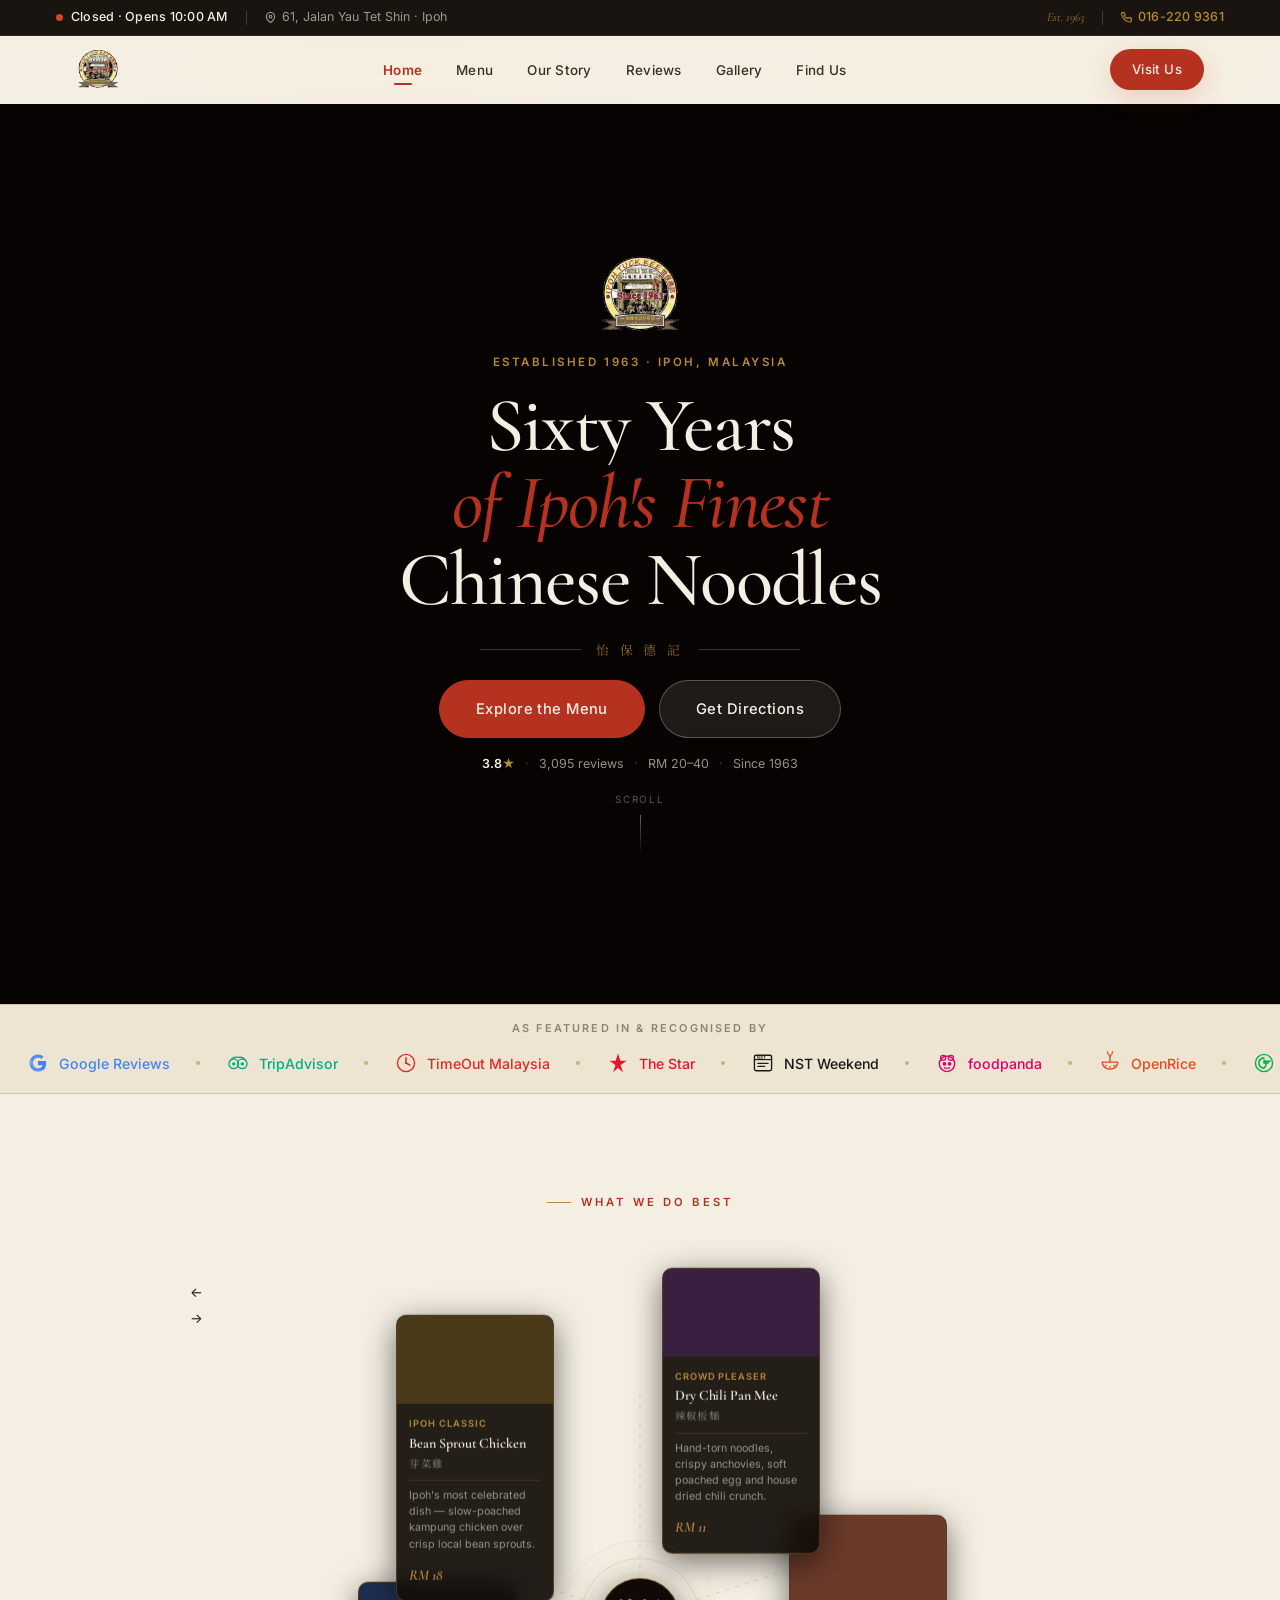
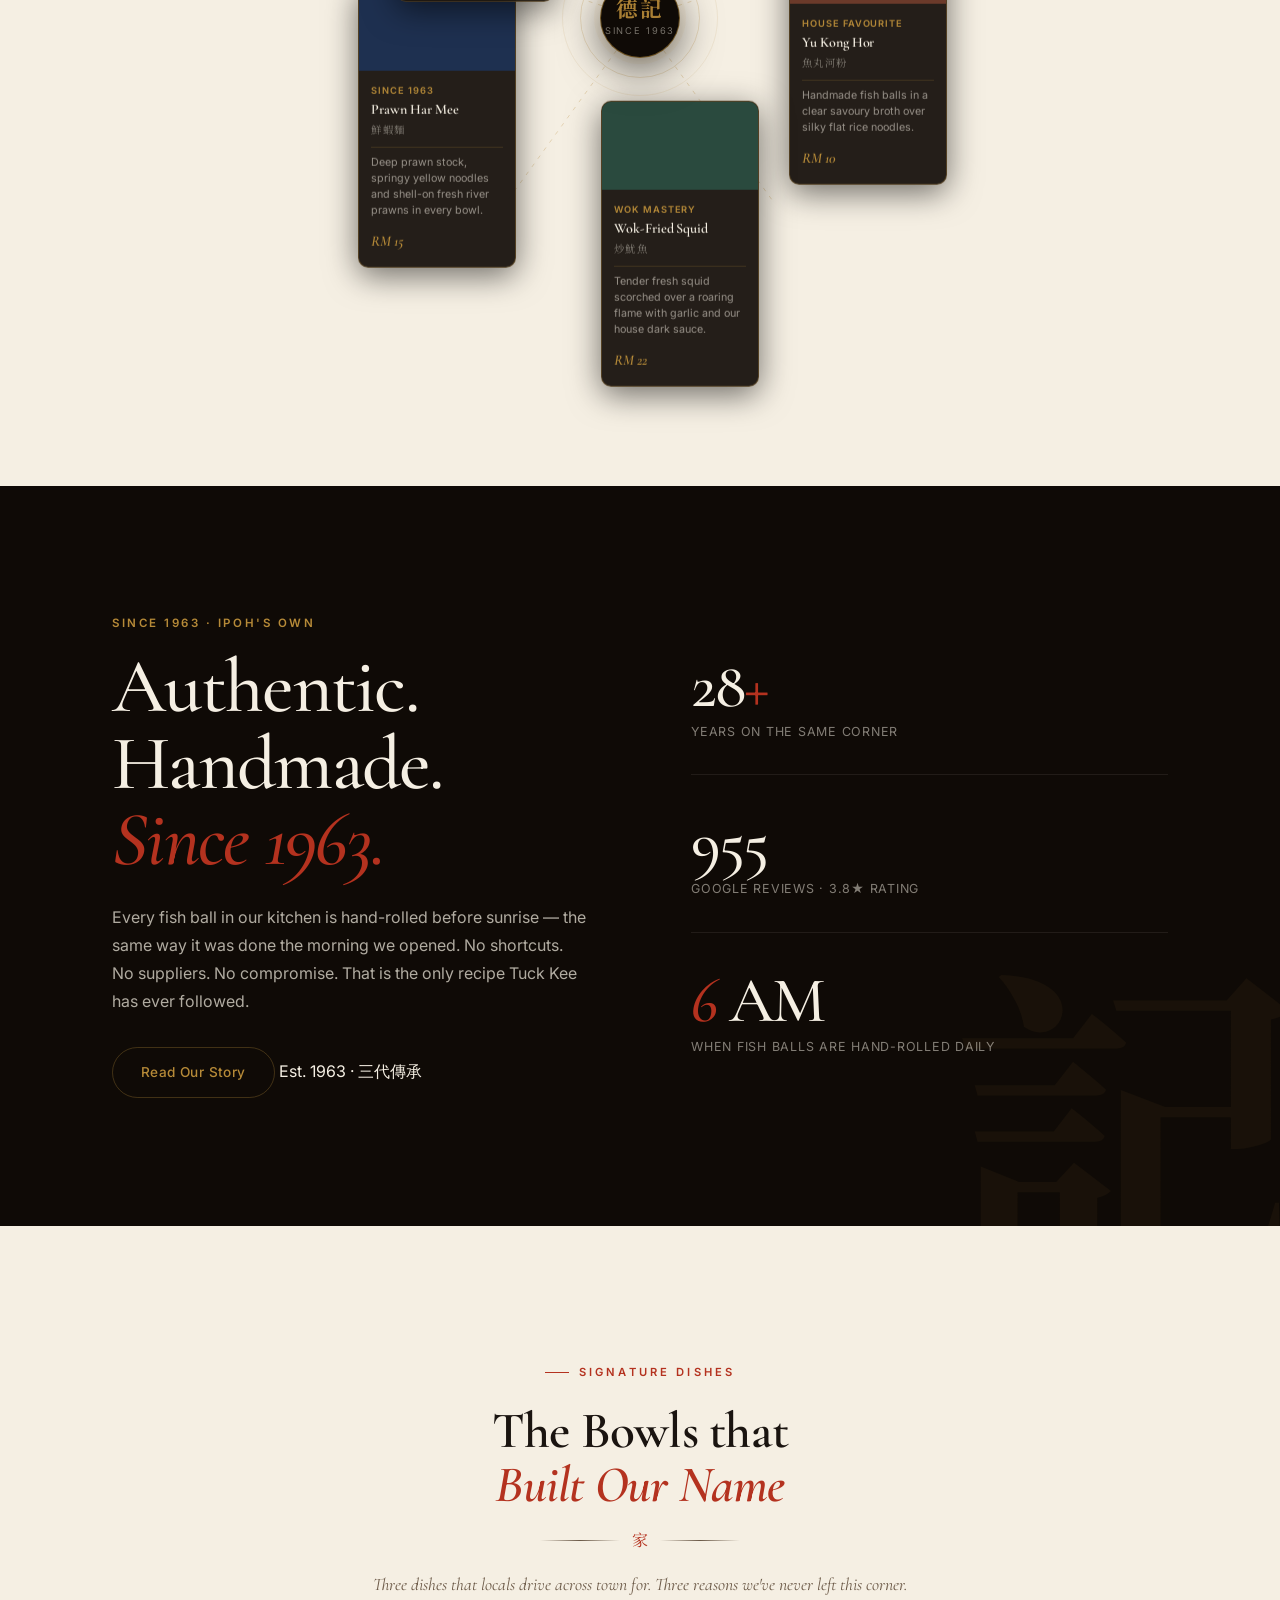
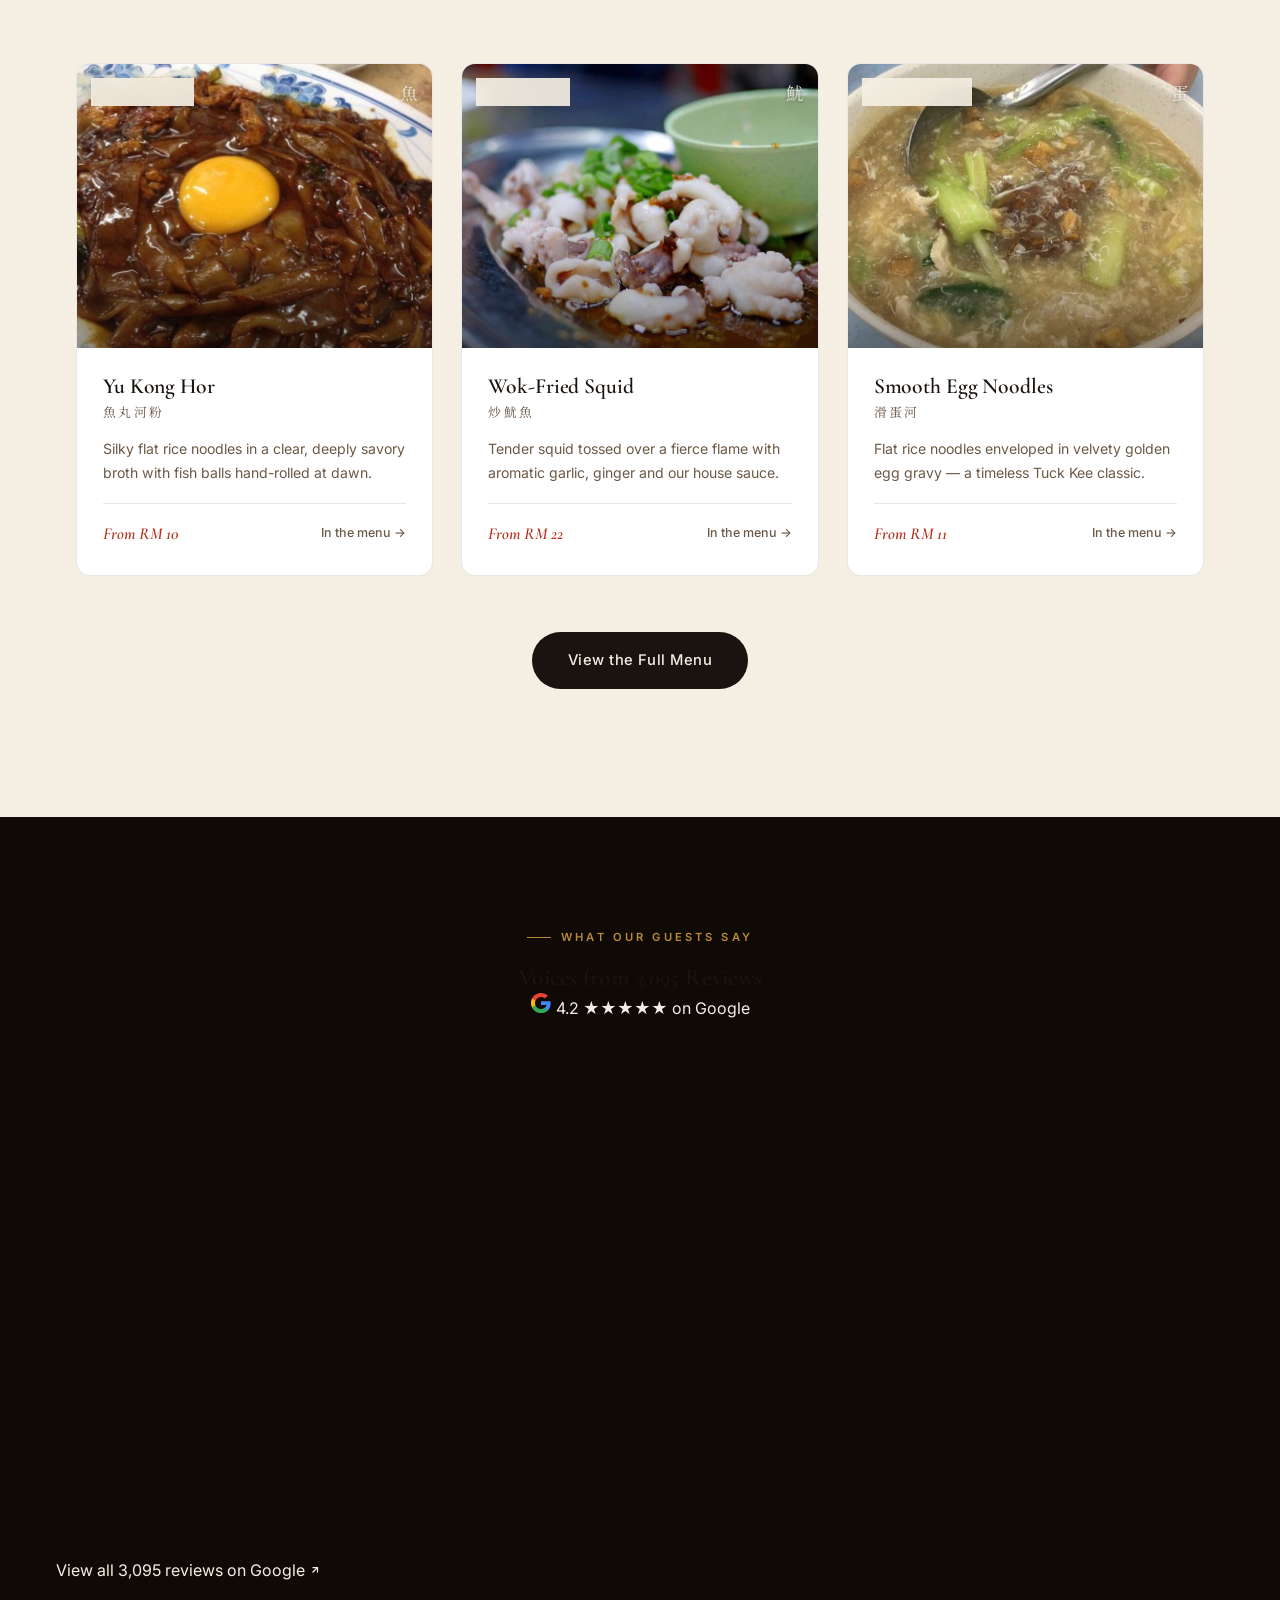
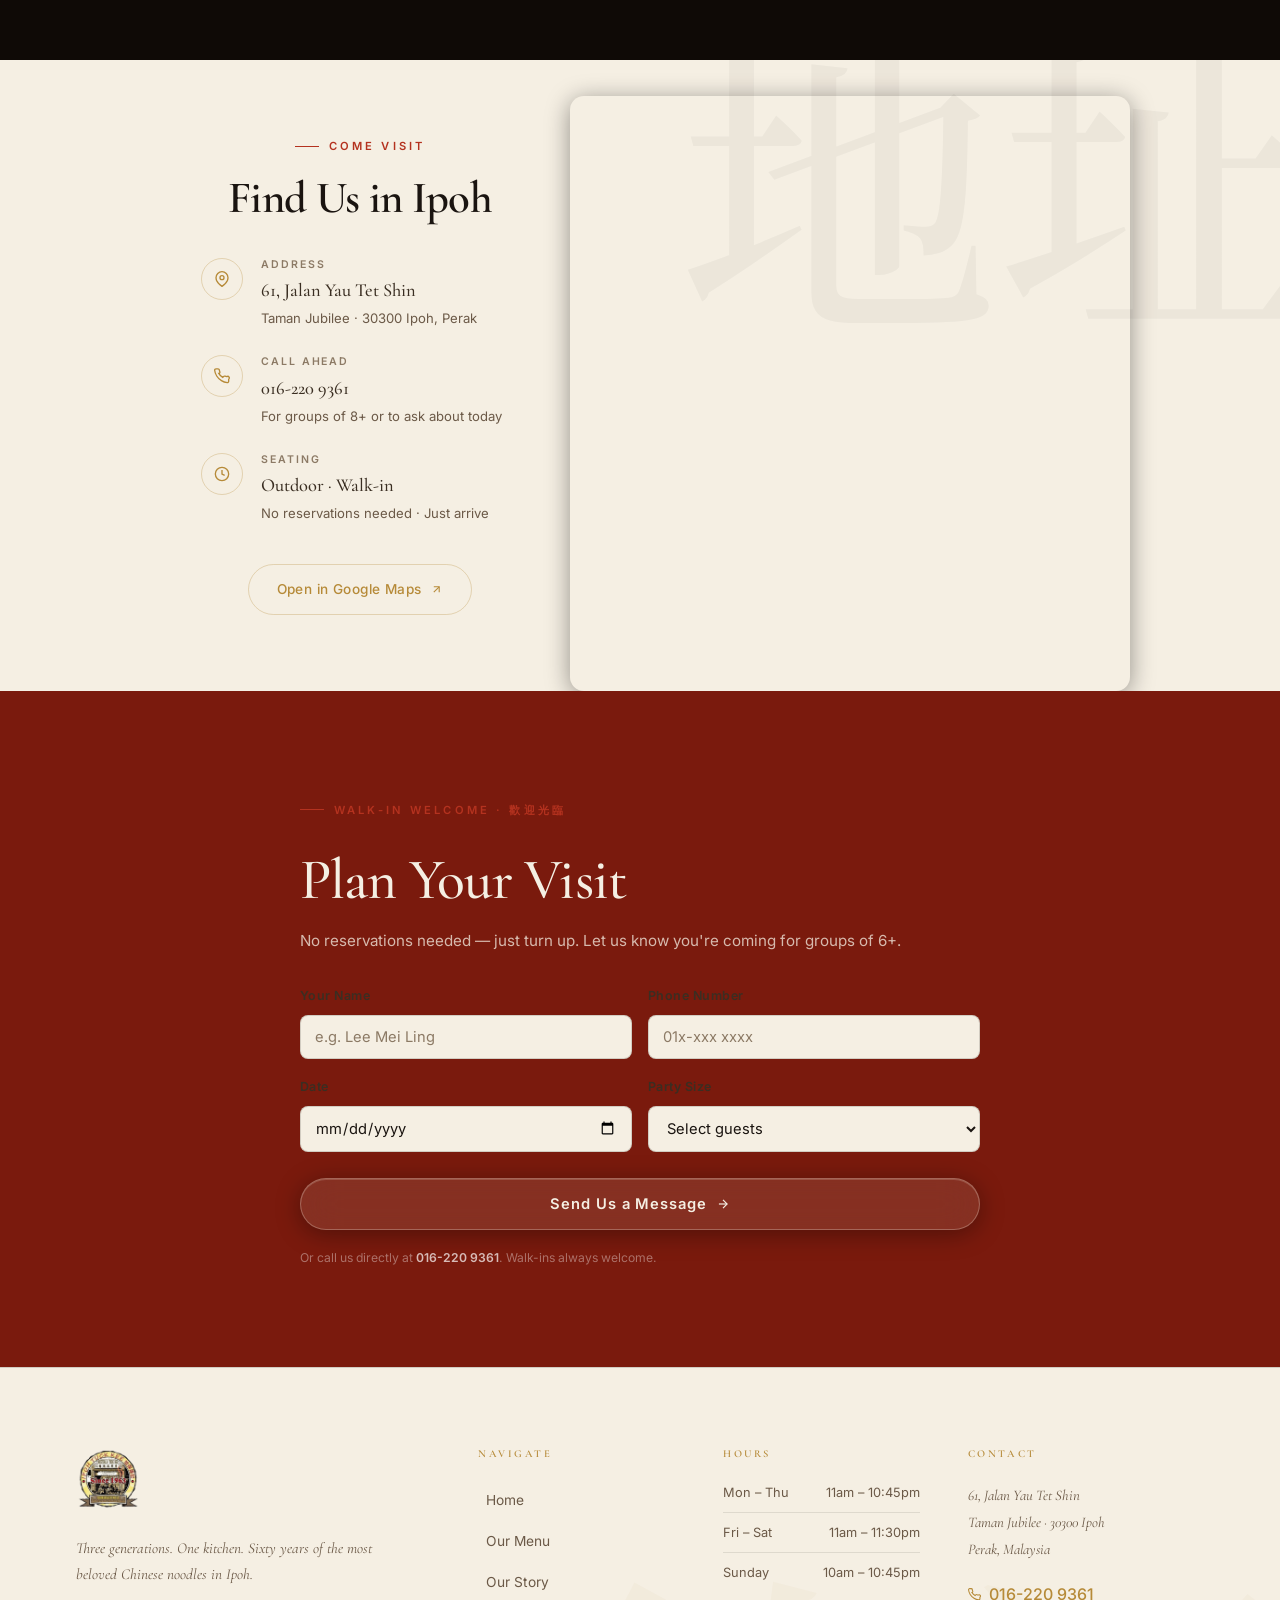
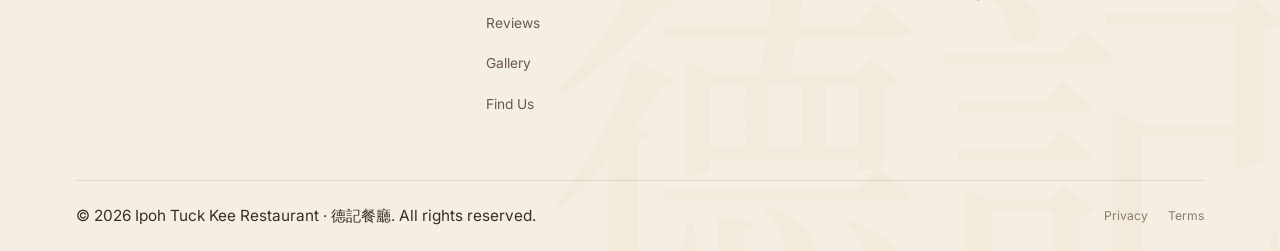
==== index.html @ b4c5410c "Footer: light paper theme, fix all text colors; update copyright to 2026" ====
<!DOCTYPE html>
<html lang="en">
<head>
  <meta charset="UTF-8">
  <meta name="viewport" content="width=device-width, initial-scale=1.0">
  <meta name="theme-color" content="#1A1410">
  <meta name="description" content="Ipoh Tuck Kee Restaurant — Authentic Chinese noodles since 1963. 61, Jalan Yau Tet Shin, Ipoh. Open daily. Call 016-220 9361.">
  <title>Ipoh Tuck Kee Restaurant · 德記餐廳 · Since 1963</title>
  <link rel="preconnect" href="https://fonts.googleapis.com">
  <link rel="preconnect" href="https://fonts.gstatic.com" crossorigin>
  <link href="https://fonts.googleapis.com/css2?family=Cormorant+Garamond:ital,wght@0,400;0,500;0,600;0,700;1,400;1,500;1,600&family=Inter:wght@300;400;500;600;700&family=Noto+Serif+SC:wght@400;500;600&display=swap" rel="stylesheet">
  <link rel="stylesheet" href="css/main.css?v=55">
</head>
<body>

<!-- ── STATUS BAR ─────────────────────────────────────────── -->
<div class="status-bar" role="banner" aria-label="Restaurant status">
  <div class="status-bar-left">
    <span class="status-pulse" id="statusPulse" aria-live="polite">
      <span class="status-pulse-dot" aria-hidden="true"></span>
      <span class="status-pulse-label">Open Now · Closes 10:45 PM</span>
    </span>
    <span class="status-divider" aria-hidden="true"></span>
    <span class="status-addr">
      <svg width="11" height="11" viewBox="0 0 24 24" fill="none" stroke="currentColor" stroke-width="2.5" aria-hidden="true"><path d="M21 10c0 7-9 13-9 13s-9-6-9-13a9 9 0 0 1 18 0z"/><circle cx="12" cy="10" r="3"/></svg>
      61, Jalan Yau Tet Shin · Ipoh
    </span>
  </div>
  <div class="status-bar-right">
    <span class="status-since" aria-hidden="true">Est. 1963</span>
    <span class="status-divider" aria-hidden="true"></span>
    <a href="tel:016-2209361" class="status-phone" aria-label="Call 016 220 9361">
      <svg width="11" height="11" viewBox="0 0 24 24" fill="none" stroke="currentColor" stroke-width="2.5" aria-hidden="true"><path d="M22 16.92v3a2 2 0 0 1-2.18 2 19.79 19.79 0 0 1-8.63-3.07A19.5 19.5 0 0 1 4.07 12a19.79 19.79 0 0 1-3.07-8.67A2 2 0 0 1 3 1.22h3a2 2 0 0 1 2 1.72 12.84 12.84 0 0 0 .7 2.81 2 2 0 0 1-.45 2.11L7.09 8a16 16 0 0 0 6 6l1.27-1.27a2 2 0 0 1 2.11-.45 12.84 12.84 0 0 0 2.81.7A2 2 0 0 1 22 16.92z"/></svg>
      016-220 9361
    </a>
  </div>
</div>

<!-- ── NAV ────────────────────────────────────────────────── -->
<nav class="nav" id="nav" role="navigation" aria-label="Main">
  <div class="nav-inner wrap">
    <a href="index.html" class="nav-logo" aria-label="Ipoh Tuck Kee — Home">
      <img src="images/logo.png" alt="Ipoh Tuck Kee · 怡保德記" class="nav-logo-img">
    </a>
    <ul class="nav-links" id="navLinks" role="menubar">
      <li><a href="index.html"      class="nav-link active" role="menuitem">Home</a></li>
      <li><a href="menu.html"        class="nav-link" role="menuitem">Menu</a></li>
      <li><a href="story.html"       class="nav-link" role="menuitem">Our Story</a></li>
      <li><a href="reviews.html"     class="nav-link" role="menuitem">Reviews</a></li>
      <li><a href="gallery.html"     class="nav-link" role="menuitem">Gallery</a></li>
      <li><a href="reservation.html" class="nav-link" role="menuitem">Find Us</a></li>
    </ul>
    <div class="nav-right">
      <a href="reservation.html" class="btn btn-cinnabar btn-pill nav-cta">Visit Us</a>
      <button class="nav-burger" id="navBurger" aria-label="Open menu" aria-expanded="false" aria-controls="navLinks">
        <span></span><span></span><span></span>
      </button>
    </div>
  </div>
</nav>

<!-- ── HERO (full-width video + scroll-slice canvas) ───────── -->
<section class="hero-fw" id="heroSection" aria-label="Welcome to Ipoh Tuck Kee">

  <!-- Hidden video source for canvas drawing -->
  <video id="heroVideo" class="hero-video-src" autoplay muted loop playsinline preload="auto" aria-hidden="true">
    <source src="tuckkee.mp4" type="video/mp4">
  </video>

  <!-- Canvas — scroll-slice pixel effect -->
  <canvas id="heroCanvas" class="hero-canvas" aria-hidden="true"></canvas>

  <!-- Centre copy -->
  <div class="hero-fw-copy" id="heroCopy">

    <div class="hero-reveal-item hero-ri-seal">
      <img src="images/logo.png" alt="Ipoh Tuck Kee 怡保德記" class="hero-logo-img" aria-hidden="true">
    </div>

    <div class="hero-copy-text">

      <div class="hero-reveal-item hero-ri-eyebrow">
        <span class="hero-fw-eyebrow">Established 1963 · Ipoh, Malaysia</span>
      </div>

      <h1 class="hero-fw-title">
        <span class="hero-line">
          <span class="hero-line-inner">Sixty Years</span>
        </span>
        <span class="hero-line hero-line-em">
          <span class="hero-line-inner"><em>of Ipoh's Finest</em></span>
        </span>
        <span class="hero-line">
          <span class="hero-line-inner">Chinese Noodles</span>
        </span>
      </h1>

      <div class="hero-divider hero-reveal-item hero-ri-divider" aria-hidden="true">
        <span class="hero-divider-line"></span>
        <span class="hero-divider-zh">怡 保 德 記</span>
        <span class="hero-divider-line"></span>
      </div>

      <div class="hero-reveal-item hero-ri-actions">
        <div class="hero-fw-actions">
          <a href="menu.html"        class="btn btn-glass-primary   btn-lg btn-pill">Explore the Menu</a>
          <a href="reservation.html" class="btn btn-glass-secondary btn-lg btn-pill">Get Directions</a>
        </div>
      </div>

      <div class="hero-reveal-item hero-ri-trust">
        <div class="hero-fw-trust" aria-label="Restaurant highlights">
          <span><strong>3.8</strong><em>★</em></span>
          <span class="hft-sep">·</span>
          <span>3,095 reviews</span>
          <span class="hft-sep">·</span>
          <span>RM 20–40</span>
          <span class="hft-sep">·</span>
          <span>Since 1963</span>
        </div>
      </div>

      <!-- Scroll indicator -->
      <div class="hero-scroll-hint" aria-hidden="true">
        <span class="hero-scroll-label">Scroll</span>
        <span class="hero-scroll-line"></span>
      </div>

    </div>

  </div>


</section>

<!-- ── PRESS TICKER ────────────────────────────────────────── -->
<section class="press-ticker-section" aria-label="As featured in">
  <p class="press-ticker-label">As Featured In &amp; Recognised By</p>
  <div class="press-ticker-track">
    <div class="press-ticker-inner">

      <!-- Logo: Google Reviews -->
      <div class="ptk-item">
        <div class="ptk-icon" aria-hidden="true">
          <svg viewBox="0 0 28 28" fill="none" xmlns="http://www.w3.org/2000/svg">
            <path d="M23.5 14.27c0-.9-.08-1.77-.22-2.61H14v4.94h5.3a4.53 4.53 0 01-1.97 2.97v2.47h3.19C22.57 20.33 23.5 17.5 23.5 14.27z" fill="currentColor"/>
            <path d="M14 24c2.67 0 4.91-.88 6.55-2.39l-3.2-2.47c-.88.6-2.01.95-3.35.95-2.58 0-4.77-1.74-5.55-4.08H5.17v2.55A9.99 9.99 0 0014 24z" fill="currentColor" opacity=".85"/>
            <path d="M8.45 16.01A6.02 6.02 0 018.2 14c0-.7.12-1.37.25-2.01V9.44H5.17A10 10 0 004 14c0 1.61.39 3.13 1.07 4.49l3.38-2.48z" fill="currentColor" opacity=".7"/>
            <path d="M14 7.91c1.46 0 2.77.5 3.8 1.48L20.6 6.6C18.9 5.04 16.67 4 14 4A9.99 9.99 0 005.17 9.44l3.28 2.55C9.23 9.65 11.42 7.91 14 7.91z" fill="currentColor" opacity=".9"/>
          </svg>
        </div>
        <span class="ptk-name">Google Reviews</span>
      </div>
      <span class="ptk-dot" aria-hidden="true"></span>

      <!-- Logo: TripAdvisor -->
      <div class="ptk-item">
        <div class="ptk-icon" aria-hidden="true">
          <svg viewBox="0 0 28 28" fill="none" xmlns="http://www.w3.org/2000/svg">
            <circle cx="9" cy="15" r="5.5" stroke="currentColor" stroke-width="1.6"/>
            <circle cx="19" cy="15" r="5.5" stroke="currentColor" stroke-width="1.6"/>
            <circle cx="9" cy="15" r="2" fill="currentColor"/>
            <circle cx="19" cy="15" r="2" fill="currentColor"/>
            <path d="M4.5 12A9 9 0 0114 7.5 9 9 0 0123.5 12" stroke="currentColor" stroke-width="1.6" stroke-linecap="round"/>
          </svg>
        </div>
        <span class="ptk-name">TripAdvisor</span>
      </div>
      <span class="ptk-dot" aria-hidden="true"></span>

      <!-- Logo: TimeOut Malaysia -->
      <div class="ptk-item">
        <div class="ptk-icon" aria-hidden="true">
          <svg viewBox="0 0 28 28" fill="none" xmlns="http://www.w3.org/2000/svg">
            <circle cx="14" cy="14" r="10" stroke="currentColor" stroke-width="1.6"/>
            <line x1="14" y1="14" x2="14" y2="8" stroke="currentColor" stroke-width="1.8" stroke-linecap="round"/>
            <line x1="14" y1="14" x2="18.5" y2="16.5" stroke="currentColor" stroke-width="1.8" stroke-linecap="round"/>
            <circle cx="14" cy="14" r="1.2" fill="currentColor"/>
          </svg>
        </div>
        <span class="ptk-name">TimeOut Malaysia</span>
      </div>
      <span class="ptk-dot" aria-hidden="true"></span>

      <!-- Logo: The Star -->
      <div class="ptk-item">
        <div class="ptk-icon" aria-hidden="true">
          <svg viewBox="0 0 28 28" fill="none" xmlns="http://www.w3.org/2000/svg">
            <path d="M14 3l2.7 8.3H24l-7 5.1 2.7 8.3L14 19.6l-5.7 5.1 2.7-8.3-7-5.1h7.3z" fill="currentColor"/>
          </svg>
        </div>
        <span class="ptk-name">The Star</span>
      </div>
      <span class="ptk-dot" aria-hidden="true"></span>

      <!-- Logo: NST Weekend -->
      <div class="ptk-item">
        <div class="ptk-icon" aria-hidden="true">
          <svg viewBox="0 0 28 28" fill="none" xmlns="http://www.w3.org/2000/svg">
            <rect x="4" y="5" width="20" height="18" rx="2" stroke="currentColor" stroke-width="1.6"/>
            <line x1="4" y1="10" x2="24" y2="10" stroke="currentColor" stroke-width="1.4"/>
            <line x1="8" y1="14.5" x2="20" y2="14.5" stroke="currentColor" stroke-width="1.3" stroke-linecap="round"/>
            <line x1="8" y1="18" x2="16" y2="18" stroke="currentColor" stroke-width="1.3" stroke-linecap="round"/>
            <text x="7" y="9.5" font-size="4.5" fill="currentColor" font-family="sans-serif" font-weight="700" letter-spacing="0.5">NST</text>
          </svg>
        </div>
        <span class="ptk-name">NST Weekend</span>
      </div>
      <span class="ptk-dot" aria-hidden="true"></span>

      <!-- Logo: foodpanda -->
      <div class="ptk-item">
        <div class="ptk-icon" aria-hidden="true">
          <svg viewBox="0 0 28 28" fill="none" xmlns="http://www.w3.org/2000/svg">
            <circle cx="14" cy="15" r="9" stroke="currentColor" stroke-width="1.6"/>
            <circle cx="9.5" cy="8" r="3" stroke="currentColor" stroke-width="1.4"/>
            <circle cx="18.5" cy="8" r="3" stroke="currentColor" stroke-width="1.4"/>
            <circle cx="11" cy="15" r="2.2" fill="currentColor"/>
            <circle cx="17" cy="15" r="2.2" fill="currentColor"/>
            <path d="M11 19.5c.8.8 5.2.8 6 0" stroke="currentColor" stroke-width="1.4" stroke-linecap="round"/>
          </svg>
        </div>
        <span class="ptk-name">foodpanda</span>
      </div>
      <span class="ptk-dot" aria-hidden="true"></span>

      <!-- Logo: OpenRice -->
      <div class="ptk-item">
        <div class="ptk-icon" aria-hidden="true">
          <svg viewBox="0 0 28 28" fill="none" xmlns="http://www.w3.org/2000/svg">
            <path d="M5 13c0 0 0 8 9 8s9-8 9-8H5z" stroke="currentColor" stroke-width="1.6" stroke-linejoin="round"/>
            <line x1="14" y1="13" x2="14" y2="6" stroke="currentColor" stroke-width="1.6" stroke-linecap="round"/>
            <path d="M14 6c0 0-3-2-3-5" stroke="currentColor" stroke-width="1.4" stroke-linecap="round"/>
            <path d="M14 6c0 0 3-2 3-5" stroke="currentColor" stroke-width="1.4" stroke-linecap="round"/>
            <circle cx="9" cy="17" r="1" fill="currentColor"/>
            <circle cx="14" cy="18.5" r="1" fill="currentColor"/>
            <circle cx="19" cy="17" r="1" fill="currentColor"/>
          </svg>
        </div>
        <span class="ptk-name">OpenRice</span>
      </div>
      <span class="ptk-dot" aria-hidden="true"></span>

      <!-- Logo: GrabFood -->
      <div class="ptk-item">
        <div class="ptk-icon" aria-hidden="true">
          <svg viewBox="0 0 28 28" fill="none" xmlns="http://www.w3.org/2000/svg">
            <circle cx="14" cy="14" r="10" stroke="currentColor" stroke-width="1.6"/>
            <path d="M19 14h-5v-2h7" stroke="currentColor" stroke-width="1.8" stroke-linecap="round" stroke-linejoin="round"/>
            <path d="M14 8a6 6 0 100 12 6 6 0 000-9.5" stroke="currentColor" stroke-width="1.8" stroke-linecap="round"/>
          </svg>
        </div>
        <span class="ptk-name">GrabFood</span>
      </div>
      <span class="ptk-dot" aria-hidden="true"></span>

      <!-- ── Duplicate set for seamless loop ── -->
      <div class="ptk-item">
        <div class="ptk-icon" aria-hidden="true">
          <svg viewBox="0 0 28 28" fill="none" xmlns="http://www.w3.org/2000/svg">
            <path d="M23.5 14.27c0-.9-.08-1.77-.22-2.61H14v4.94h5.3a4.53 4.53 0 01-1.97 2.97v2.47h3.19C22.57 20.33 23.5 17.5 23.5 14.27z" fill="currentColor"/>
            <path d="M14 24c2.67 0 4.91-.88 6.55-2.39l-3.2-2.47c-.88.6-2.01.95-3.35.95-2.58 0-4.77-1.74-5.55-4.08H5.17v2.55A9.99 9.99 0 0014 24z" fill="currentColor" opacity=".85"/>
            <path d="M8.45 16.01A6.02 6.02 0 018.2 14c0-.7.12-1.37.25-2.01V9.44H5.17A10 10 0 004 14c0 1.61.39 3.13 1.07 4.49l3.38-2.48z" fill="currentColor" opacity=".7"/>
            <path d="M14 7.91c1.46 0 2.77.5 3.8 1.48L20.6 6.6C18.9 5.04 16.67 4 14 4A9.99 9.99 0 005.17 9.44l3.28 2.55C9.23 9.65 11.42 7.91 14 7.91z" fill="currentColor" opacity=".9"/>
          </svg>
        </div>
        <span class="ptk-name">Google Reviews</span>
      </div>
      <span class="ptk-dot" aria-hidden="true"></span>

      <div class="ptk-item">
        <div class="ptk-icon" aria-hidden="true">
          <svg viewBox="0 0 28 28" fill="none" xmlns="http://www.w3.org/2000/svg">
            <circle cx="9" cy="15" r="5.5" stroke="currentColor" stroke-width="1.6"/>
            <circle cx="19" cy="15" r="5.5" stroke="currentColor" stroke-width="1.6"/>
            <circle cx="9" cy="15" r="2" fill="currentColor"/>
            <circle cx="19" cy="15" r="2" fill="currentColor"/>
            <path d="M4.5 12A9 9 0 0114 7.5 9 9 0 0123.5 12" stroke="currentColor" stroke-width="1.6" stroke-linecap="round"/>
          </svg>
        </div>
        <span class="ptk-name">TripAdvisor</span>
      </div>
      <span class="ptk-dot" aria-hidden="true"></span>

      <div class="ptk-item">
        <div class="ptk-icon" aria-hidden="true">
          <svg viewBox="0 0 28 28" fill="none" xmlns="http://www.w3.org/2000/svg">
            <circle cx="14" cy="14" r="10" stroke="currentColor" stroke-width="1.6"/>
            <line x1="14" y1="14" x2="14" y2="8" stroke="currentColor" stroke-width="1.8" stroke-linecap="round"/>
            <line x1="14" y1="14" x2="18.5" y2="16.5" stroke="currentColor" stroke-width="1.8" stroke-linecap="round"/>
            <circle cx="14" cy="14" r="1.2" fill="currentColor"/>
          </svg>
        </div>
        <span class="ptk-name">TimeOut Malaysia</span>
      </div>
      <span class="ptk-dot" aria-hidden="true"></span>

      <div class="ptk-item">
        <div class="ptk-icon" aria-hidden="true">
          <svg viewBox="0 0 28 28" fill="none" xmlns="http://www.w3.org/2000/svg">
            <path d="M14 3l2.7 8.3H24l-7 5.1 2.7 8.3L14 19.6l-5.7 5.1 2.7-8.3-7-5.1h7.3z" fill="currentColor"/>
          </svg>
        </div>
        <span class="ptk-name">The Star</span>
      </div>
      <span class="ptk-dot" aria-hidden="true"></span>

      <div class="ptk-item">
        <div class="ptk-icon" aria-hidden="true">
          <svg viewBox="0 0 28 28" fill="none" xmlns="http://www.w3.org/2000/svg">
            <rect x="4" y="5" width="20" height="18" rx="2" stroke="currentColor" stroke-width="1.6"/>
            <line x1="4" y1="10" x2="24" y2="10" stroke="currentColor" stroke-width="1.4"/>
            <line x1="8" y1="14.5" x2="20" y2="14.5" stroke="currentColor" stroke-width="1.3" stroke-linecap="round"/>
            <line x1="8" y1="18" x2="16" y2="18" stroke="currentColor" stroke-width="1.3" stroke-linecap="round"/>
            <text x="7" y="9.5" font-size="4.5" fill="currentColor" font-family="sans-serif" font-weight="700" letter-spacing="0.5">NST</text>
          </svg>
        </div>
        <span class="ptk-name">NST Weekend</span>
      </div>
      <span class="ptk-dot" aria-hidden="true"></span>

      <div class="ptk-item">
        <div class="ptk-icon" aria-hidden="true">
          <svg viewBox="0 0 28 28" fill="none" xmlns="http://www.w3.org/2000/svg">
            <circle cx="14" cy="15" r="9" stroke="currentColor" stroke-width="1.6"/>
            <circle cx="9.5" cy="8" r="3" stroke="currentColor" stroke-width="1.4"/>
            <circle cx="18.5" cy="8" r="3" stroke="currentColor" stroke-width="1.4"/>
            <circle cx="11" cy="15" r="2.2" fill="currentColor"/>
            <circle cx="17" cy="15" r="2.2" fill="currentColor"/>
            <path d="M11 19.5c.8.8 5.2.8 6 0" stroke="currentColor" stroke-width="1.4" stroke-linecap="round"/>
          </svg>
        </div>
        <span class="ptk-name">foodpanda</span>
      </div>
      <span class="ptk-dot" aria-hidden="true"></span>

      <div class="ptk-item">
        <div class="ptk-icon" aria-hidden="true">
          <svg viewBox="0 0 28 28" fill="none" xmlns="http://www.w3.org/2000/svg">
            <path d="M5 13c0 0 0 8 9 8s9-8 9-8H5z" stroke="currentColor" stroke-width="1.6" stroke-linejoin="round"/>
            <line x1="14" y1="13" x2="14" y2="6" stroke="currentColor" stroke-width="1.6" stroke-linecap="round"/>
            <path d="M14 6c0 0-3-2-3-5" stroke="currentColor" stroke-width="1.4" stroke-linecap="round"/>
            <path d="M14 6c0 0 3-2 3-5" stroke="currentColor" stroke-width="1.4" stroke-linecap="round"/>
            <circle cx="9" cy="17" r="1" fill="currentColor"/>
            <circle cx="14" cy="18.5" r="1" fill="currentColor"/>
            <circle cx="19" cy="17" r="1" fill="currentColor"/>
          </svg>
        </div>
        <span class="ptk-name">OpenRice</span>
      </div>
      <span class="ptk-dot" aria-hidden="true"></span>

      <div class="ptk-item">
        <div class="ptk-icon" aria-hidden="true">
          <svg viewBox="0 0 28 28" fill="none" xmlns="http://www.w3.org/2000/svg">
            <circle cx="14" cy="14" r="10" stroke="currentColor" stroke-width="1.6"/>
            <path d="M19 14h-5v-2h7" stroke="currentColor" stroke-width="1.8" stroke-linecap="round" stroke-linejoin="round"/>
            <path d="M14 8a6 6 0 100 12 6 6 0 000-9.5" stroke="currentColor" stroke-width="1.8" stroke-linecap="round"/>
          </svg>
        </div>
        <span class="ptk-name">GrabFood</span>
      </div>
      <span class="ptk-dot" aria-hidden="true"></span>

    </div>
  </div>
</section>

<!-- ── ORBITAL DISH GALLERY ──────────────────────────────── -->
<section class="orb-section" id="strip" aria-label="Signature dishes">
  <div class="orb-header">
    <span class="eyebrow eyebrow-gold">What We Do Best</span>
  </div>
  <div class="orb-stage">

    <!-- Rotating group: spokes + cards orbit together; hub stays fixed -->
    <div class="orb-ring-group">

      <!-- SVG connector spokes -->
      <svg class="orb-spokes" viewBox="0 0 900 680" preserveAspectRatio="none" aria-hidden="true">
        <line x1="450" y1="340" x2="450" y2="110"/>
        <line x1="450" y1="340" x2="669" y2="269"/>
        <line x1="450" y1="340" x2="585" y2="526"/>
        <line x1="450" y1="340" x2="315" y2="526"/>
        <line x1="450" y1="340" x2="231" y2="269"/>
      </svg>

      <!-- Card 1: Yu Kong Hor (top) -->
      <div class="orb-card oc-1">
        <div class="orb-card-panel"></div>
        <div class="orb-card-body">
          <span class="orb-tag">House Favourite</span>
          <h3 class="orb-name-en">Yu Kong Hor</h3>
          <p class="orb-name-zh">魚丸河粉</p>
          <div class="orb-rule"></div>
          <p class="orb-desc">Handmade fish balls in a clear savoury broth over silky flat rice noodles.</p>
          <span class="orb-price">RM 10</span>
        </div>
      </div>

      <!-- Card 2: Wok-Fried Squid (upper-right) -->
      <div class="orb-card oc-2">
        <div class="orb-card-panel"></div>
        <div class="orb-card-body">
          <span class="orb-tag">Wok Mastery</span>
          <h3 class="orb-name-en">Wok-Fried Squid</h3>
          <p class="orb-name-zh">炒魷魚</p>
          <div class="orb-rule"></div>
          <p class="orb-desc">Tender fresh squid scorched over a roaring flame with garlic and our house dark sauce.</p>
          <span class="orb-price">RM 22</span>
        </div>
      </div>

      <!-- Card 3: Prawn Har Mee (lower-right) -->
      <div class="orb-card oc-3">
        <div class="orb-card-panel"></div>
        <div class="orb-card-body">
          <span class="orb-tag">Since 1963</span>
          <h3 class="orb-name-en">Prawn Har Mee</h3>
          <p class="orb-name-zh">鮮蝦麵</p>
          <div class="orb-rule"></div>
          <p class="orb-desc">Deep prawn stock, springy yellow noodles and shell-on fresh river prawns in every bowl.</p>
          <span class="orb-price">RM 15</span>
        </div>
      </div>

      <!-- Card 4: Bean Sprout Chicken (lower-left) -->
      <div class="orb-card oc-4">
        <div class="orb-card-panel"></div>
        <div class="orb-card-body">
          <span class="orb-tag">Ipoh Classic</span>
          <h3 class="orb-name-en">Bean Sprout Chicken</h3>
          <p class="orb-name-zh">芽菜雞</p>
          <div class="orb-rule"></div>
          <p class="orb-desc">Ipoh's most celebrated dish — slow-poached kampung chicken over crisp local bean sprouts.</p>
          <span class="orb-price">RM 18</span>
        </div>
      </div>

      <!-- Card 5: Dry Chili Pan Mee (upper-left) -->
      <div class="orb-card oc-5">
        <div class="orb-card-panel"></div>
        <div class="orb-card-body">
          <span class="orb-tag">Crowd Pleaser</span>
          <h3 class="orb-name-en">Dry Chili Pan Mee</h3>
          <p class="orb-name-zh">辣椒板麵</p>
          <div class="orb-rule"></div>
          <p class="orb-desc">Hand-torn noodles, crispy anchovies, soft poached egg and house dried chili crunch.</p>
          <span class="orb-price">RM 11</span>
        </div>
      </div>

    </div><!-- /orb-ring-group -->

    <!-- Mobile nav arrows + dots -->
    <div class="orb-mobile-nav">
      <button class="orb-nav-btn orb-nav-prev" aria-label="Previous">&#8592;</button>
      <div class="orb-mobile-hint" aria-hidden="true">
        <span></span><span></span><span></span><span></span><span></span>
      </div>
      <button class="orb-nav-btn orb-nav-next" aria-label="Next">&#8594;</button>
    </div>

    <!-- Center hub — fixed, outside the rotating group -->
    <div class="orb-hub" aria-hidden="true">
      <div class="orb-ring orb-ring-a"></div>
      <div class="orb-ring orb-ring-b"></div>
      <div class="orb-hub-core">
        <span class="orb-hub-char">德記</span>
        <span class="orb-hub-sub">since 1963</span>
      </div>
    </div>

  </div>
</section>
<div style="display:none"><div>

      <!-- Card 1: Yu Kong Hor -->
      <div class="ftk-wrap">
        <div class="ftk-card">
          <span class="ftk-wm" aria-hidden="true">魚</span>
          <div class="ftk-body">
            <div class="ftk-icon" aria-hidden="true"><svg viewBox="0 0 44 44" fill="none" stroke="currentColor" stroke-width="1.7" stroke-linecap="round" stroke-linejoin="round"><path d="M7 21Q7 36 22 38Q37 36 37 21"/><line x1="5" y1="21" x2="39" y2="21"/><path d="M11 25Q15 23 19 25Q23 27 27 25Q31 23 35 25"/><circle cx="15" cy="31" r="2.8"/><circle cx="22" cy="30" r="2.8"/><circle cx="29" cy="31" r="2.8"/><path d="M16 15Q14 12 16 9" opacity=".5"/><path d="M28 15Q26 12 28 9" opacity=".5"/></svg></div>
            <span class="ftk-tag">House Favourite</span>
            <h3 class="ftk-name-en">Yu Kong Hor</h3>
            <p class="ftk-name-zh">魚丸河粉</p>
            <div class="ftk-rule"></div>
            <p class="ftk-desc">Handmade fish balls in a clear savoury broth over silky flat rice noodles.</p>
            <span class="ftk-price">RM 10</span>
          </div>
        </div>
      </div>


      <!-- Card 2: Wok-Fried Squid -->
      <div class="ftk-wrap">
        <div class="ftk-card">
          <span class="ftk-wm" aria-hidden="true">魷</span>
          <div class="ftk-body">
            <div class="ftk-icon" aria-hidden="true"><svg viewBox="0 0 44 44" fill="none" stroke="currentColor" stroke-width="1.7" stroke-linecap="round" stroke-linejoin="round"><ellipse cx="22" cy="17" rx="11" ry="9"/><path d="M22 8Q22 5 22 3"/><path d="M13 25Q11 32 13 39"/><path d="M17 26Q16 33 17 40"/><path d="M22 27Q22 34 22 41"/><path d="M27 26Q28 33 27 40"/><path d="M31 25Q33 32 31 39"/><circle cx="17" cy="15" r="2.2" fill="currentColor" opacity=".45"/><circle cx="27" cy="15" r="2.2" fill="currentColor" opacity=".45"/></svg></div>
            <span class="ftk-tag">Wok Mastery</span>
            <h3 class="ftk-name-en">Wok-Fried Squid</h3>
            <p class="ftk-name-zh">炒魷魚</p>
            <div class="ftk-rule"></div>
            <p class="ftk-desc">Tender fresh squid scorched over a roaring flame with garlic and our house dark sauce.</p>
            <span class="ftk-price">RM 22</span>
          </div>
        </div>
      </div>

      <!-- Card 3: Prawn Har Mee -->
      <div class="ftk-wrap">
        <div class="ftk-card">
          <span class="ftk-wm" aria-hidden="true">蝦</span>
          <div class="ftk-body">
            <div class="ftk-icon" aria-hidden="true"><svg viewBox="0 0 44 44" fill="none" stroke="currentColor" stroke-width="1.7" stroke-linecap="round" stroke-linejoin="round"><path d="M8 30Q10 20 18 14Q26 8 32 12Q38 16 36 26Q34 36 26 40Q18 44 12 38Q8 34 8 30z"/><path d="M14 18Q15 25 12 32" opacity=".4"/><path d="M21 13Q22 20 20 28" opacity=".4"/><path d="M29 14Q30 21 28 29" opacity=".4"/><path d="M8 30Q4 26 4 18"/><path d="M9 26Q5 22 6 14"/><path d="M36 26Q40 22 42 14"/><path d="M35 30Q40 28 42 22"/><path d="M34 34Q40 34 40 28"/><circle cx="10" cy="28" r="2" fill="currentColor" opacity=".5"/></svg></div>
            <span class="ftk-tag">Since 1963</span>
            <h3 class="ftk-name-en">Prawn Har Mee</h3>
            <p class="ftk-name-zh">鮮蝦麵</p>
            <div class="ftk-rule"></div>
            <p class="ftk-desc">Deep prawn stock, springy yellow noodles and shell-on fresh river prawns in every bowl.</p>
            <span class="ftk-price">RM 15</span>
          </div>
        </div>
      </div>

      <!-- Card 4: Bean Sprout Chicken -->
      <div class="ftk-wrap">
        <div class="ftk-card">
          <span class="ftk-wm" aria-hidden="true">雞</span>
          <div class="ftk-body">
            <div class="ftk-icon" aria-hidden="true"><svg viewBox="0 0 44 44" fill="none" stroke="currentColor" stroke-width="1.7" stroke-linecap="round" stroke-linejoin="round"><path d="M17 7Q23 5 28 11Q33 18 28 27Q26 31 22 33Q18 35 14 31Q10 27 12 18Q14 9 17 7z"/><circle cx="21" cy="36" r="3.5"/><line x1="21" y1="33" x2="23" y2="41"/><line x1="31" y1="22" x2="31" y2="10"/><path d="M31 16Q37 12 39 15"/><path d="M31 20Q25 16 25 19"/><circle cx="31" cy="9" r="2.8"/></svg></div>
            <span class="ftk-tag">Ipoh Classic</span>
            <h3 class="ftk-name-en">Bean Sprout Chicken</h3>
            <p class="ftk-name-zh">芽菜雞</p>
            <div class="ftk-rule"></div>
            <p class="ftk-desc">Ipoh's most celebrated dish — slow-poached kampung chicken over crisp local bean sprouts.</p>
            <span class="ftk-price">RM 18</span>
          </div>
        </div>
      </div>

      <!-- Card 5: Dry Chili Pan Mee -->
      <div class="ftk-wrap">
        <div class="ftk-card">
          <span class="ftk-wm" aria-hidden="true">辣</span>
          <div class="ftk-body">
            <div class="ftk-icon" aria-hidden="true"><svg viewBox="0 0 44 44" fill="none" stroke="currentColor" stroke-width="1.7" stroke-linecap="round" stroke-linejoin="round"><path d="M25 5Q32 7 36 14Q40 21 36 30Q32 38 25 39Q18 40 14 33Q10 26 13 17Q17 7 25 5z"/><path d="M25 5Q25 2 27 1"/><path d="M26 4Q32 2 32 7" opacity=".6"/><path d="M20 13Q18 20 20 28" opacity=".35"/><path d="M6 28Q10 26 12 30Q10 34 6 32Q4 30 6 28z"/><circle cx="8" cy="21" r="3.5" stroke-width="1.4"/><circle cx="8" cy="21" r="1.5" fill="currentColor" opacity=".5"/></svg></div>
            <span class="ftk-tag">Crowd Pleaser</span>
            <h3 class="ftk-name-en">Dry Chili Pan Mee</h3>
            <p class="ftk-name-zh">辣椒板麵</p>
            <div class="ftk-rule"></div>
            <p class="ftk-desc">Hand-torn noodles, crispy anchovies, soft poached egg and house dried chili crunch.</p>
            <span class="ftk-price">RM 11</span>
          </div>
        </div>
      </div>

      <!-- ── Duplicate set for seamless loop ── -->
      <div class="ftk-wrap">
        <div class="ftk-card">
          <span class="ftk-wm" aria-hidden="true">魚</span>
          <div class="ftk-body">
            <div class="ftk-icon" aria-hidden="true"><svg viewBox="0 0 44 44" fill="none" stroke="currentColor" stroke-width="1.7" stroke-linecap="round" stroke-linejoin="round"><path d="M7 21Q7 36 22 38Q37 36 37 21"/><line x1="5" y1="21" x2="39" y2="21"/><path d="M11 25Q15 23 19 25Q23 27 27 25Q31 23 35 25"/><circle cx="15" cy="31" r="2.8"/><circle cx="22" cy="30" r="2.8"/><circle cx="29" cy="31" r="2.8"/><path d="M16 15Q14 12 16 9" opacity=".5"/><path d="M28 15Q26 12 28 9" opacity=".5"/></svg></div>
            <span class="ftk-tag">House Favourite</span>
            <h3 class="ftk-name-en">Yu Kong Hor</h3>
            <p class="ftk-name-zh">魚丸河粉</p>
            <div class="ftk-rule"></div>
            <p class="ftk-desc">Handmade fish balls in a clear savoury broth over silky flat rice noodles.</p>
            <span class="ftk-price">RM 10</span>
          </div>
        </div>
      </div>

      <div class="ftk-wrap">
        <div class="ftk-card">
          <span class="ftk-wm" aria-hidden="true">魷</span>
          <div class="ftk-body">
            <div class="ftk-icon" aria-hidden="true"><svg viewBox="0 0 44 44" fill="none" stroke="currentColor" stroke-width="1.7" stroke-linecap="round" stroke-linejoin="round"><ellipse cx="22" cy="17" rx="11" ry="9"/><path d="M22 8Q22 5 22 3"/><path d="M13 25Q11 32 13 39"/><path d="M17 26Q16 33 17 40"/><path d="M22 27Q22 34 22 41"/><path d="M27 26Q28 33 27 40"/><path d="M31 25Q33 32 31 39"/><circle cx="17" cy="15" r="2.2" fill="currentColor" opacity=".45"/><circle cx="27" cy="15" r="2.2" fill="currentColor" opacity=".45"/></svg></div>
            <span class="ftk-tag">Wok Mastery</span>
            <h3 class="ftk-name-en">Wok-Fried Squid</h3>
            <p class="ftk-name-zh">炒魷魚</p>
            <div class="ftk-rule"></div>
            <p class="ftk-desc">Tender fresh squid scorched over a roaring flame with garlic and our house dark sauce.</p>
            <span class="ftk-price">RM 22</span>
          </div>
        </div>
      </div>

      <div class="ftk-wrap">
        <div class="ftk-card">
          <span class="ftk-wm" aria-hidden="true">蝦</span>
          <div class="ftk-body">
            <div class="ftk-icon" aria-hidden="true"><svg viewBox="0 0 44 44" fill="none" stroke="currentColor" stroke-width="1.7" stroke-linecap="round" stroke-linejoin="round"><path d="M8 30Q10 20 18 14Q26 8 32 12Q38 16 36 26Q34 36 26 40Q18 44 12 38Q8 34 8 30z"/><path d="M14 18Q15 25 12 32" opacity=".4"/><path d="M21 13Q22 20 20 28" opacity=".4"/><path d="M29 14Q30 21 28 29" opacity=".4"/><path d="M8 30Q4 26 4 18"/><path d="M9 26Q5 22 6 14"/><path d="M36 26Q40 22 42 14"/><path d="M35 30Q40 28 42 22"/><path d="M34 34Q40 34 40 28"/><circle cx="10" cy="28" r="2" fill="currentColor" opacity=".5"/></svg></div>
            <span class="ftk-tag">Since 1963</span>
            <h3 class="ftk-name-en">Prawn Har Mee</h3>
            <p class="ftk-name-zh">鮮蝦麵</p>
            <div class="ftk-rule"></div>
            <p class="ftk-desc">Deep prawn stock, springy yellow noodles and shell-on fresh river prawns in every bowl.</p>
            <span class="ftk-price">RM 15</span>
          </div>
        </div>
      </div>

      <div class="ftk-wrap">
        <div class="ftk-card">
          <span class="ftk-wm" aria-hidden="true">雞</span>
          <div class="ftk-body">
            <div class="ftk-icon" aria-hidden="true"><svg viewBox="0 0 44 44" fill="none" stroke="currentColor" stroke-width="1.7" stroke-linecap="round" stroke-linejoin="round"><path d="M17 7Q23 5 28 11Q33 18 28 27Q26 31 22 33Q18 35 14 31Q10 27 12 18Q14 9 17 7z"/><circle cx="21" cy="36" r="3.5"/><line x1="21" y1="33" x2="23" y2="41"/><line x1="31" y1="22" x2="31" y2="10"/><path d="M31 16Q37 12 39 15"/><path d="M31 20Q25 16 25 19"/><circle cx="31" cy="9" r="2.8"/></svg></div>
            <span class="ftk-tag">Ipoh Classic</span>
            <h3 class="ftk-name-en">Bean Sprout Chicken</h3>
            <p class="ftk-name-zh">芽菜雞</p>
            <div class="ftk-rule"></div>
            <p class="ftk-desc">Ipoh's most celebrated dish — slow-poached kampung chicken over crisp local bean sprouts.</p>
            <span class="ftk-price">RM 18</span>
          </div>
        </div>
      </div>

      <div class="ftk-wrap">
        <div class="ftk-card">
          <span class="ftk-wm" aria-hidden="true">辣</span>
          <div class="ftk-body">
            <div class="ftk-icon" aria-hidden="true"><svg viewBox="0 0 44 44" fill="none" stroke="currentColor" stroke-width="1.7" stroke-linecap="round" stroke-linejoin="round"><path d="M25 5Q32 7 36 14Q40 21 36 30Q32 38 25 39Q18 40 14 33Q10 26 13 17Q17 7 25 5z"/><path d="M25 5Q25 2 27 1"/><path d="M26 4Q32 2 32 7" opacity=".6"/><path d="M20 13Q18 20 20 28" opacity=".35"/><path d="M6 28Q10 26 12 30Q10 34 6 32Q4 30 6 28z"/><circle cx="8" cy="21" r="3.5" stroke-width="1.4"/><circle cx="8" cy="21" r="1.5" fill="currentColor" opacity=".5"/></svg></div>
            <span class="ftk-tag">Crowd Pleaser</span>
            <h3 class="ftk-name-en">Dry Chili Pan Mee</h3>
            <p class="ftk-name-zh">辣椒板麵</p>
            <div class="ftk-rule"></div>
            <p class="ftk-desc">Hand-torn noodles, crispy anchovies, soft poached egg and house dried chili crunch.</p>
            <span class="ftk-price">RM 11</span>
          </div>
        </div>
      </div>

    </div>
  </div>
</div>

<!-- ── ATMOSPHERIC SECTION ─────────────────────────────────── -->
<section class="atmo-section" aria-labelledby="atmo-h">
  <div class="atmo-bg-char" aria-hidden="true">記</div>
  <div class="atmo-inner wrap">

    <div class="atmo-left">
      <span class="eyebrow eyebrow-gold atmo-reveal atmo-eyebrow">Since 1963 · Ipoh's Own</span>
      <h2 class="atmo-headline" id="atmo-h">
        <span class="atmo-reveal atmo-line-1">Authentic.</span>
        <span class="atmo-reveal atmo-line-2">Handmade.</span>
        <em class="atmo-reveal atmo-line-3">Since 1963.</em>
      </h2>
      <p class="atmo-body atmo-reveal atmo-body">
        Every fish ball in our kitchen is hand-rolled before sunrise — the same way it was done
        the morning we opened. No shortcuts. No suppliers. No compromise.
        That is the only recipe Tuck Kee has ever followed.
      </p>
      <div class="atmo-cta-row atmo-reveal atmo-cta-row">
        <a href="story.html" class="btn btn-ghost-gold btn-pill">Read Our Story</a>
        <span class="atmo-note">Est. 1963 · 三代傳承</span>
      </div>
    </div>

    <div class="atmo-right" aria-label="Key facts">
      <div class="atmo-stat atmo-reveal atmo-stat-0">
        <div class="atmo-stat-val" data-count="60" data-suffix="+">60+</div>
        <div class="atmo-stat-label">Years on the same corner</div>
      </div>
      <div class="atmo-stat atmo-reveal atmo-stat-1">
        <div class="atmo-stat-val" data-count="3095" data-prefix="" data-suffix="">3<em>,</em>095</div>
        <div class="atmo-stat-label">Google Reviews · 3.8★ Rating</div>
      </div>
      <div class="atmo-stat atmo-reveal atmo-stat-2">
        <div class="atmo-stat-val"><em>6</em> AM</div>
        <div class="atmo-stat-label">When fish balls are hand-rolled daily</div>
      </div>
    </div>

  </div>
</section>

<!-- ── SIGNATURE DISHES ───────────────────────────────────── -->
<section class="dishes-section section" aria-labelledby="dishes-h">
  <div class="wrap">
    <div class="section-head">
      <span class="eyebrow sec-reveal sr-1">Signature Dishes</span>
      <h2 id="dishes-h" class="sec-reveal sr-2">The Bowls that<br><em>Built Our Name</em></h2>
      <div class="brushstroke sec-reveal sr-3" aria-hidden="true"><span>家</span></div>
      <p class="section-head-sub sec-reveal sr-4">Three dishes that locals drive across town for. Three reasons we've never left this corner.</p>
    </div>

    <div class="dishes-grid">

      <article class="d-card">
        <div class="d-card-img">
          <div class="d-img-1" style="height:100%"></div>
          <div class="d-card-overlay"><span class="d-card-overlay-label">Explore Dish →</span></div>
          <div class="d-card-badge">Most Popular</div>
          <span class="d-card-zh-mark">魚</span>
        </div>
        <div class="d-card-body">
          <h3 class="d-card-name">Yu Kong Hor</h3>
          <p class="d-card-zh">魚丸河粉</p>
          <p class="d-card-desc">Silky flat rice noodles in a clear, deeply savory broth with fish balls hand-rolled at dawn.</p>
          <div class="d-card-foot">
            <span class="d-card-price">From RM 10</span>
            <a href="menu.html" class="d-card-link">In the menu →</a>
          </div>
        </div>
      </article>

      <article class="d-card">
        <div class="d-card-img">
          <div class="d-img-2" style="height:100%"></div>
          <div class="d-card-overlay"><span class="d-card-overlay-label">Explore Dish →</span></div>
          <div class="d-card-badge">Chef's Pick</div>
          <span class="d-card-zh-mark">魷</span>
        </div>
        <div class="d-card-body">
          <h3 class="d-card-name">Wok-Fried Squid</h3>
          <p class="d-card-zh">炒魷魚</p>
          <p class="d-card-desc">Tender squid tossed over a fierce flame with aromatic garlic, ginger and our house sauce.</p>
          <div class="d-card-foot">
            <span class="d-card-price">From RM 22</span>
            <a href="menu.html" class="d-card-link">In the menu →</a>
          </div>
        </div>
      </article>

      <article class="d-card">
        <div class="d-card-img">
          <div class="d-img-3" style="height:100%"></div>
          <div class="d-card-overlay"><span class="d-card-overlay-label">Explore Dish →</span></div>
          <div class="d-card-badge">House Special</div>
          <span class="d-card-zh-mark">蛋</span>
        </div>
        <div class="d-card-body">
          <h3 class="d-card-name">Smooth Egg Noodles</h3>
          <p class="d-card-zh">滑蛋河</p>
          <p class="d-card-desc">Flat rice noodles enveloped in velvety golden egg gravy — a timeless Tuck Kee classic.</p>
          <div class="d-card-foot">
            <span class="d-card-price">From RM 11</span>
            <a href="menu.html" class="d-card-link">In the menu →</a>
          </div>
        </div>
      </article>

    </div>

    <div class="dishes-cta sec-reveal sr-4">
      <a href="menu.html" class="btn btn-ink btn-lg btn-pill">View the Full Menu</a>
    </div>
  </div>
</section>

<!-- ── GOOGLE REVIEWS VERTICAL SCROLL ─────────────────────── -->
<section class="grev-section" aria-label="Google Reviews">

  <!-- Header -->
  <div class="grev-header">
    <span class="eyebrow eyebrow-gold">What Our Guests Say</span>
    <h2 class="grev-title">Voices from <em>3,095</em> Reviews</h2>
    <div class="grev-agg-row">
      <svg viewBox="0 0 24 24" width="22" height="22" aria-label="Google"><path d="M22.56 12.25c0-.78-.07-1.53-.2-2.25H12v4.26h5.92c-.26 1.37-1.04 2.53-2.21 3.31v2.77h3.57c2.08-1.92 3.28-4.74 3.28-8.09z" fill="#4285F4"/><path d="M12 23c2.97 0 5.46-.98 7.28-2.66l-3.57-2.77c-.98.66-2.23 1.06-3.71 1.06-2.86 0-5.29-1.93-6.16-4.53H2.18v2.84C3.99 20.53 7.7 23 12 23z" fill="#34A853"/><path d="M5.84 14.09c-.22-.66-.35-1.36-.35-2.09s.13-1.43.35-2.09V7.07H2.18C1.43 8.55 1 10.22 1 12s.43 3.45 1.18 4.93l3.66-2.84z" fill="#FBBC05"/><path d="M12 5.38c1.62 0 3.06.56 4.21 1.64l3.15-3.15C17.45 2.09 14.97 1 12 1 7.7 1 3.99 3.47 2.18 7.07l3.66 2.84c.87-2.6 3.3-4.53 6.16-4.53z" fill="#EA4335"/></svg>
      <span class="grev-score-inline">4.2</span>
      <span class="grev-stars-row">★★★★★</span>
      <span class="grev-on-google">on Google</span>
    </div>
  </div>

  <!-- 3-column vertical scroll -->
  <div class="grev-cols-wrap" aria-hidden="true">
    <!-- top + bottom fade masks -->

    <!-- Column 1 — scrolls UP -->
    <div class="grev-col grev-col--up">
      <div class="grev-col-inner">
        <article class="grev-card"><div class="grev-card-top"><div class="grev-avatar" style="--av-bg:#4285F4">L</div><div class="grev-reviewer"><span class="grev-name">Lee Wei Ming</span><span class="grev-date">2 months ago</span></div></div><div class="grev-stars">★★★★★</div><p class="grev-text">"The baby octopus with soy sauce was light and soft. The fried chicken wings were crispy and yummy too. The fish noodles had a unique texture — worth a try."</p></article>
        <article class="grev-card"><div class="grev-card-top"><div class="grev-avatar" style="--av-bg:#B68A38">K</div><div class="grev-reviewer"><span class="grev-name">Kevin Loh</span><span class="grev-date">3 weeks ago</span></div></div><div class="grev-stars">★★★★★</div><p class="grev-text">"Waited 20 minutes on a weekday and it was absolutely worth it. The char siu paired with the noodles is incredible. A true Perak institution."</p></article>
        <article class="grev-card"><div class="grev-card-top"><div class="grev-avatar" style="--av-bg:#4285F4">M</div><div class="grev-reviewer"><span class="grev-name">Mei Lin</span><span class="grev-date">2 weeks ago</span></div></div><div class="grev-stars">★★★★★</div><p class="grev-text">"Three generations of skill in every bowl. My whole family drove from Penang just to eat here — zero regrets. The soup base alone is worth the trip."</p></article>
        <!-- duplicate for seamless loop -->
        <article class="grev-card"><div class="grev-card-top"><div class="grev-avatar" style="--av-bg:#4285F4">L</div><div class="grev-reviewer"><span class="grev-name">Lee Wei Ming</span><span class="grev-date">2 months ago</span></div></div><div class="grev-stars">★★★★★</div><p class="grev-text">"The baby octopus with soy sauce was light and soft. The fried chicken wings were crispy and yummy too. The fish noodles had a unique texture — worth a try."</p></article>
        <article class="grev-card"><div class="grev-card-top"><div class="grev-avatar" style="--av-bg:#B68A38">K</div><div class="grev-reviewer"><span class="grev-name">Kevin Loh</span><span class="grev-date">3 weeks ago</span></div></div><div class="grev-stars">★★★★★</div><p class="grev-text">"Waited 20 minutes on a weekday and it was absolutely worth it. The char siu paired with the noodles is incredible. A true Perak institution."</p></article>
        <article class="grev-card"><div class="grev-card-top"><div class="grev-avatar" style="--av-bg:#4285F4">M</div><div class="grev-reviewer"><span class="grev-name">Mei Lin</span><span class="grev-date">2 weeks ago</span></div></div><div class="grev-stars">★★★★★</div><p class="grev-text">"Three generations of skill in every bowl. My whole family drove from Penang just to eat here — zero regrets. The soup base alone is worth the trip."</p></article>
      </div>
    </div>

    <!-- Column 2 — scrolls DOWN -->
    <div class="grev-col grev-col--down">
      <div class="grev-col-inner">
        <article class="grev-card"><div class="grev-card-top"><div class="grev-avatar" style="--av-bg:#34A853">A</div><div class="grev-reviewer"><span class="grev-name">Ahmad Faisal</span><span class="grev-date">5 months ago</span></div></div><div class="grev-stars">★★★★★</div><p class="grev-text">"Been coming here since I was a kid with my grandfather. The fish noodles taste exactly the same — some things should never change."</p></article>
        <article class="grev-card"><div class="grev-card-top"><div class="grev-avatar" style="--av-bg:#3D6B4F">S</div><div class="grev-reviewer"><span class="grev-name">Sarah Tan</span><span class="grev-date">4 months ago</span></div></div><div class="grev-stars">★★★★★</div><p class="grev-text">"A true Ipoh institution. If you're visiting from KL, this is a non-negotiable stop. The egg noodles are handmade — you can taste the difference."</p></article>
        <article class="grev-card"><div class="grev-card-top"><div class="grev-avatar" style="--av-bg:#FBBC05;color:#1A1410">R</div><div class="grev-reviewer"><span class="grev-name">Raj Kumar</span><span class="grev-date">7 months ago</span></div></div><div class="grev-stars">★★★★★</div><p class="grev-text">"Understated, authentic, unforgettable. No frills, just 60 years of perfected technique. The kind of place that reminds you why food matters."</p></article>
        <!-- duplicate -->
        <article class="grev-card"><div class="grev-card-top"><div class="grev-avatar" style="--av-bg:#34A853">A</div><div class="grev-reviewer"><span class="grev-name">Ahmad Faisal</span><span class="grev-date">5 months ago</span></div></div><div class="grev-stars">★★★★★</div><p class="grev-text">"Been coming here since I was a kid with my grandfather. The fish noodles taste exactly the same — some things should never change."</p></article>
        <article class="grev-card"><div class="grev-card-top"><div class="grev-avatar" style="--av-bg:#3D6B4F">S</div><div class="grev-reviewer"><span class="grev-name">Sarah Tan</span><span class="grev-date">4 months ago</span></div></div><div class="grev-stars">★★★★★</div><p class="grev-text">"A true Ipoh institution. If you're visiting from KL, this is a non-negotiable stop. The egg noodles are handmade — you can taste the difference."</p></article>
        <article class="grev-card"><div class="grev-card-top"><div class="grev-avatar" style="--av-bg:#FBBC05;color:#1A1410">R</div><div class="grev-reviewer"><span class="grev-name">Raj Kumar</span><span class="grev-date">7 months ago</span></div></div><div class="grev-stars">★★★★★</div><p class="grev-text">"Understated, authentic, unforgettable. No frills, just 60 years of perfected technique. The kind of place that reminds you why food matters."</p></article>
      </div>
    </div>

    <!-- Column 3 — scrolls UP (slower) -->
    <div class="grev-col grev-col--up grev-col--slow">
      <div class="grev-col-inner">
        <article class="grev-card"><div class="grev-card-top"><div class="grev-avatar" style="--av-bg:#EA4335">P</div><div class="grev-reviewer"><span class="grev-name">Priya Nair</span><span class="grev-date">1 month ago</span></div></div><div class="grev-stars">★★★★★</div><p class="grev-text">"Best fish noodles in Ipoh. No question. The broth is rich, the noodles are smooth, and the portions are generous. Drove from KL just for this."</p></article>
        <article class="grev-card"><div class="grev-card-top"><div class="grev-avatar" style="--av-bg:#8A1F10">J</div><div class="grev-reviewer"><span class="grev-name">James Wong</span><span class="grev-date">6 months ago</span></div></div><div class="grev-stars">★★★★★</div><p class="grev-text">"Simple, honest food done exceptionally well. The roasted pork belly — crispy outside, melt-in-your-mouth inside. I bring every out-of-town guest here."</p></article>
        <article class="grev-card"><div class="grev-card-top"><div class="grev-avatar" style="--av-bg:#214830">C</div><div class="grev-reviewer"><span class="grev-name">Chong Wai Kit</span><span class="grev-date">3 months ago</span></div></div><div class="grev-stars">★★★★★</div><p class="grev-text">"Outdoor setting, old-school ambience, and the best wonton noodle soup I've had in years. The wonton skins are thin, the filling generous — a masterclass."</p></article>
        <!-- duplicate -->
        <article class="grev-card"><div class="grev-card-top"><div class="grev-avatar" style="--av-bg:#EA4335">P</div><div class="grev-reviewer"><span class="grev-name">Priya Nair</span><span class="grev-date">1 month ago</span></div></div><div class="grev-stars">★★★★★</div><p class="grev-text">"Best fish noodles in Ipoh. No question. The broth is rich, the noodles are smooth, and the portions are generous. Drove from KL just for this."</p></article>
        <article class="grev-card"><div class="grev-card-top"><div class="grev-avatar" style="--av-bg:#8A1F10">J</div><div class="grev-reviewer"><span class="grev-name">James Wong</span><span class="grev-date">6 months ago</span></div></div><div class="grev-stars">★★★★★</div><p class="grev-text">"Simple, honest food done exceptionally well. The roasted pork belly — crispy outside, melt-in-your-mouth inside. I bring every out-of-town guest here."</p></article>
        <article class="grev-card"><div class="grev-card-top"><div class="grev-avatar" style="--av-bg:#214830">C</div><div class="grev-reviewer"><span class="grev-name">Chong Wai Kit</span><span class="grev-date">3 months ago</span></div></div><div class="grev-stars">★★★★★</div><p class="grev-text">"Outdoor setting, old-school ambience, and the best wonton noodle soup I've had in years. The wonton skins are thin, the filling generous — a masterclass."</p></article>
      </div>
    </div>
  </div>

  <!-- Footer CTA -->
  <div class="grev-footer">
    <a href="https://maps.google.com/search?q=Ipoh+Tuck+Kee+Restaurant" target="_blank" rel="noopener noreferrer" class="grev-cta">
      View all 3,095 reviews on Google
      <svg width="12" height="12" viewBox="0 0 24 24" fill="none" stroke="currentColor" stroke-width="2.5" aria-hidden="true"><line x1="7" y1="17" x2="17" y2="7"/><polyline points="7 7 17 7 17 17"/></svg>
    </a>
  </div>

</section>

<!-- ── VISIT SPLIT ────────────────────────────────────────── -->
<section class="visit-split" aria-label="Visit us">

  <div class="visit-dark">
    <div class="visit-dark-wrap">
    <!-- Left: contact info -->
    <div class="visit-dark-info">
      <span class="eyebrow eyebrow-gold vs-reveal vs-r1">Come Visit</span>
      <h2 class="visit-title vs-reveal vs-r2">Find Us in Ipoh</h2>
      <div class="contact-list">
        <div class="contact-row vs-reveal vs-r3">
          <div class="contact-icon-wrap" aria-hidden="true">
            <svg width="16" height="16" viewBox="0 0 24 24" fill="none" stroke="currentColor" stroke-width="2"><path d="M21 10c0 7-9 13-9 13s-9-6-9-13a9 9 0 0 1 18 0z"/><circle cx="12" cy="10" r="3"/></svg>
          </div>
          <div>
            <div class="contact-label">Address</div>
            <div class="contact-val">61, Jalan Yau Tet Shin</div>
            <div class="contact-sub">Taman Jubilee · 30300 Ipoh, Perak</div>
          </div>
        </div>
        <div class="contact-row vs-reveal vs-r4">
          <div class="contact-icon-wrap" aria-hidden="true">
            <svg width="16" height="16" viewBox="0 0 24 24" fill="none" stroke="currentColor" stroke-width="2"><path d="M22 16.92v3a2 2 0 0 1-2.18 2 19.79 19.79 0 0 1-8.63-3.07A19.5 19.5 0 0 1 4.07 12a19.79 19.79 0 0 1-3.07-8.67A2 2 0 0 1 3 1.22h3a2 2 0 0 1 2 1.72 12.84 12.84 0 0 0 .7 2.81 2 2 0 0 1-.45 2.11L7.09 8a16 16 0 0 0 6 6l1.27-1.27a2 2 0 0 1 2.11-.45 12.84 12.84 0 0 0 2.81.7A2 2 0 0 1 22 16.92z"/></svg>
          </div>
          <div>
            <div class="contact-label">Call Ahead</div>
            <a href="tel:016-2209361" class="contact-val">016-220 9361</a>
            <div class="contact-sub">For groups of 8+ or to ask about today</div>
          </div>
        </div>
        <div class="contact-row vs-reveal vs-r5">
          <div class="contact-icon-wrap" aria-hidden="true">
            <svg width="16" height="16" viewBox="0 0 24 24" fill="none" stroke="currentColor" stroke-width="2"><circle cx="12" cy="12" r="10"/><polyline points="12 6 12 12 16 14"/></svg>
          </div>
          <div>
            <div class="contact-label">Seating</div>
            <div class="contact-val">Outdoor · Walk-in</div>
            <div class="contact-sub">No reservations needed · Just arrive</div>
          </div>
        </div>
      </div>
      <a href="https://maps.google.com/?q=Ipoh+Tuck+Kee+Restaurant+61+Jalan+Yau+Tet+Shin" target="_blank" rel="noopener noreferrer" class="btn btn-ghost-gold btn-pill vs-reveal vs-r6" style="margin-top:40px;display:inline-flex">
        Open in Google Maps
        <svg width="13" height="13" viewBox="0 0 24 24" fill="none" stroke="currentColor" stroke-width="2"><line x1="7" y1="17" x2="17" y2="7"/><polyline points="7 7 17 7 17 17"/></svg>
      </a>
    </div>
    <!-- Right: map -->
    <div class="visit-map-embed vs-reveal vs-r7">
      <iframe
        src="https://maps.google.com/maps?q=61+Jalan+Yau+Tet+Shin+Taman+Jubilee+30300+Ipoh+Perak&t=&z=17&ie=UTF8&iwloc=&output=embed"
        width="100%" height="100%"
        style="border:0;min-height:380px" allowfullscreen="" loading="lazy"
        referrerpolicy="no-referrer-when-downgrade"
        title="Ipoh Tuck Kee Restaurant — 61 Jalan Yau Tet Shin"></iframe>
    </div>
    </div><!-- /visit-dark-wrap -->
  </div>

  <div class="visit-form-panel">
    <div class="visit-form-inner">
    <span class="eyebrow vf-reveal vf-r1">Walk-In Welcome · 歡迎光臨</span>
    <h2 class="vf-title vf-reveal vf-r2">Plan Your Visit</h2>
    <p class="vf-sub vf-reveal vf-r3">No reservations needed — just turn up. Let us know you're coming for groups of 6+.</p>

    <form class="visit-form" id="visitForm" novalidate>
      <div class="form-row vf-reveal vf-r4" style="margin-bottom:18px">
        <div class="form-group" style="margin-bottom:0">
          <label class="form-label" for="vf-name">Your Name</label>
          <input class="form-input" id="vf-name" type="text" placeholder="e.g. Lee Mei Ling" autocomplete="name">
        </div>
        <div class="form-group" style="margin-bottom:0">
          <label class="form-label" for="vf-phone">Phone Number</label>
          <input class="form-input" id="vf-phone" type="tel" placeholder="01x-xxx xxxx" autocomplete="tel">
        </div>
      </div>
      <div class="form-row vf-reveal vf-r5" style="margin-bottom:18px">
        <div class="form-group" style="margin-bottom:0">
          <label class="form-label" for="vf-date">Date</label>
          <input class="form-input" id="vf-date" type="date">
        </div>
        <div class="form-group" style="margin-bottom:0">
          <label class="form-label" for="vf-pax">Party Size</label>
          <select class="form-select" id="vf-pax">
            <option value="">Select guests</option>
            <option>1 – 2 guests</option>
            <option>3 – 5 guests</option>
            <option>6 – 10 guests</option>
            <option>11 – 20 guests</option>
            <option>20+ guests</option>
          </select>
        </div>
      </div>
      <button type="submit" class="btn btn-glass btn-lg btn-pill vf-reveal vf-r6" style="width:100%;justify-content:center;margin-top:8px">
        Send Us a Message
        <svg width="14" height="14" viewBox="0 0 24 24" fill="none" stroke="currentColor" stroke-width="2" aria-hidden="true"><line x1="5" y1="12" x2="19" y2="12"/><polyline points="12 5 19 12 12 19"/></svg>
      </button>
    </form>

    <p style="margin-top:18px;font-size:0.76rem;color:rgba(255,255,255,0.38);line-height:1.6;position:relative;z-index:1">
      Or call us directly at <a href="tel:016-2209361" style="color:rgba(255,255,255,0.7);font-weight:600">016-220 9361</a>.
      Walk-ins always welcome.
    </p>
    </div>
  </div>
</section>

<!-- ── FOOTER ─────────────────────────────────────────────── -->
<footer class="footer" role="contentinfo">
  <div class="wrap">
    <div class="footer-top">
      <div class="footer-brand">
        <div class="footer-logo">
          <img src="images/logo.png" alt="Ipoh Tuck Kee" class="footer-logo-img">
        </div>
        <p class="footer-tagline">
          Three generations. One kitchen. Sixty years of the most beloved Chinese noodles in Ipoh.
        </p>
      </div>

      <nav class="footer-col" aria-label="Site">
        <h4 class="footer-col-title">Navigate</h4>
        <ul class="footer-links">
          <li><a href="index.html">Home</a></li>
          <li><a href="menu.html">Our Menu</a></li>
          <li><a href="story.html">Our Story</a></li>
          <li><a href="reviews.html">Reviews</a></li>
          <li><a href="gallery.html">Gallery</a></li>
          <li><a href="reservation.html">Find Us</a></li>
        </ul>
      </nav>

      <div class="footer-col">
        <h4 class="footer-col-title">Hours</h4>
        <ul class="footer-hours-mini">
          <li class="footer-hr-row"><span>Mon – Thu</span><span>11am – 10:45pm</span></li>
          <li class="footer-hr-row"><span>Fri – Sat</span><span>11am – 11:30pm</span></li>
          <li class="footer-hr-row"><span>Sunday</span><span>10am – 10:45pm</span></li>
        </ul>
      </div>

      <div class="footer-col">
        <h4 class="footer-col-title">Contact</h4>
        <address class="footer-address">
          61, Jalan Yau Tet Shin<br>
          Taman Jubilee · 30300 Ipoh<br>
          Perak, Malaysia
        </address>
        <a href="tel:016-2209361" class="footer-phone">
          <svg width="13" height="13" viewBox="0 0 24 24" fill="none" stroke="currentColor" stroke-width="2"><path d="M22 16.92v3a2 2 0 0 1-2.18 2 19.79 19.79 0 0 1-8.63-3.07A19.5 19.5 0 0 1 4.07 12a19.79 19.79 0 0 1-3.07-8.67A2 2 0 0 1 3 1.22h3a2 2 0 0 1 2 1.72 12.84 12.84 0 0 0 .7 2.81 2 2 0 0 1-.45 2.11L7.09 8a16 16 0 0 0 6 6l1.27-1.27a2 2 0 0 1 2.11-.45 12.84 12.84 0 0 0 2.81.7A2 2 0 0 1 22 16.92z"/></svg>
          016-220 9361
        </a>
      </div>
    </div>

    <div class="footer-bottom">
      <p>© 2026 Ipoh Tuck Kee Restaurant · 德記餐廳. All rights reserved.</p>
      <div class="footer-bottom-links">
        <a href="#">Privacy</a>
        <a href="#">Terms</a>
      </div>
    </div>
  </div>
</footer>


<script src="js/main.js"></script>
<script>
(function(){
  var orb   = document.querySelector('.orb-section');
  var stage = orb && orb.querySelector('.orb-stage');
  if(!orb || !stage) return;

  var cards = Array.prototype.slice.call(orb.querySelectorAll('.orb-card'));

  /* On mobile: show as static swipe slider, skip orbital animation */
  if (window.innerWidth <= 768) {
    orb.classList.add('launched');
    var rg = orb.querySelector('.orb-ring-group');
    var dots = orb.querySelectorAll('.orb-mobile-hint span');
    var prevBtn = orb.querySelector('.orb-nav-prev');
    var nextBtn = orb.querySelector('.orb-nav-next');
    var cardEls = orb.querySelectorAll('.orb-card');
    function getActiveIdx() {
      var mid = rg.scrollLeft + rg.offsetWidth / 2;
      var best = 0, bestDist = Infinity;
      cardEls.forEach(function(c, i) {
        var d = Math.abs(c.offsetLeft + c.offsetWidth / 2 - mid);
        if (d < bestDist) { bestDist = d; best = i; }
      });
      return best;
    }
    function updateDots() {
      var idx = getActiveIdx();
      dots.forEach(function(d, i) { d.classList.toggle('active', i === idx); });
    }
    function scrollToCard(idx) {
      var c = cardEls[Math.max(0, Math.min(idx, cardEls.length - 1))];
      rg.scrollTo({ left: c.offsetLeft - (rg.offsetWidth - c.offsetWidth) / 2, behavior: 'smooth' });
    }
    if (prevBtn) prevBtn.addEventListener('click', function() { scrollToCard(getActiveIdx() - 1); });
    if (nextBtn) nextBtn.addEventListener('click', function() { scrollToCard(getActiveIdx() + 1); });
    rg.addEventListener('scroll', updateDots, { passive: true });
    updateDots();
    return;
  }

  /* Pentagon base angles, clockwise from top (-90°) */
  var TWO_PI = Math.PI * 2;
  var baseAngles = [
    -Math.PI / 2,
    -Math.PI / 2 + TWO_PI / 5,
    -Math.PI / 2 + (TWO_PI / 5) * 2,
    -Math.PI / 2 + (TWO_PI / 5) * 3,
    -Math.PI / 2 + (TWO_PI / 5) * 4
  ];

  /* One full clockwise rotation every 40 seconds */
  var PERIOD_MS = 40000;
  var orbitStart = null;
  var paused = false;
  var pausedAt = 0;
  var orbitRunning = false;

  function positionCards(angle) {
    var sw = stage.offsetWidth  || 710;
    var sh = stage.offsetHeight || 680;
    /* Radius scales with stage — max 230px, min keeps cards inside bounds */
    var cardW = cards[0] ? cards[0].offsetWidth : 130;
    var maxR = Math.min(sw / 2 - cardW / 2 - 8, sh / 2 - cardW / 2 - 8, 230);
    var rx = maxR, ry = maxR;
    cards.forEach(function(c, i) {
      var a = baseAngles[i] + angle;
      var leftPct = 50 + (Math.cos(a) * rx / sw * 100);
      var topPct  = 50 + (Math.sin(a) * ry / sh * 100);
      c.style.left = leftPct + '%';
      c.style.top  = topPct  + '%';
    });
  }

  function orbitFrame(ts) {
    if (!orbitRunning) return;
    if (paused) { requestAnimationFrame(orbitFrame); return; }
    if (orbitStart === null) orbitStart = ts;
    var elapsed = ts - orbitStart;
    var angle = (elapsed % PERIOD_MS) / PERIOD_MS * TWO_PI; /* clockwise */
    positionCards(angle);
    requestAnimationFrame(orbitFrame);
  }

  /* Pause on hover so user can read a card */
  cards.forEach(function(c) {
    c.addEventListener('mouseenter', function(){ paused = true; });
    c.addEventListener('mouseleave', function(){ paused = false; });
  });

  function launch() {
    /* Fade cards in */
    orb.classList.add('launched');
    /* Set initial positions before starting loop */
    positionCards(0);
    /* Short delay so fade-in is visible before orbit begins */
    setTimeout(function() {
      orbitRunning = true;
      requestAnimationFrame(orbitFrame);
    }, 900);
  }

  var launched = false;
  function safeOrbLaunch() {
    if (launched) return;
    launched = true;
    launch();
  }

  function orbCheck() {
    var r = orb.getBoundingClientRect();
    if (r.top < window.innerHeight + 200) safeOrbLaunch();
  }

  orbCheck();
  window.addEventListener('scroll', orbCheck, { passive: true });
  setTimeout(safeOrbLaunch, 2000);
})();
</script>

<script>
/* ── ATMO SECTION SCROLL-REVEAL + NUMBER COUNTER ─────────── */
(function(){
  var atmo = document.querySelector('.atmo-section');
  if(!atmo) return;

  function countUp(el, target, duration){
    var start = 0, step = target / (duration / 16);
    var t = setInterval(function(){
      start += step;
      if(start >= target){ start = target; clearInterval(t); }
      el.textContent = Math.round(start).toLocaleString();
    }, 16);
  }

  function launch(){
    /* Force transitions (bypass prefers-reduced-motion) */
    var reveals = atmo.querySelectorAll('.atmo-reveal');
    reveals.forEach(function(el){
      el.style.transitionDuration = '0.7s, 0.7s';
      el.style.transitionTimingFunction = 'ease, cubic-bezier(0.34,1.56,0.64,1)';
    });

    requestAnimationFrame(function(){
      requestAnimationFrame(function(){
        atmo.classList.add('atmo-launched');

        /* Count up stats after their delay */
        var stat0 = atmo.querySelector('.atmo-stat-0 .atmo-stat-val[data-count]');
        var stat1 = atmo.querySelector('.atmo-stat-1 .atmo-stat-val[data-count]');
        if(stat0){
          setTimeout(function(){
            stat0.innerHTML = '<span class="count-num">0</span><em>+</em>';
            countUp(stat0.querySelector('.count-num'), 60, 1200);
          }, 400);
        }
        if(stat1){
          setTimeout(function(){
            stat1.innerHTML = '<span class="count-num">0</span>';
            countUp(stat1.querySelector('.count-num'), 3095, 1400);
          }, 560);
        }
      });
    });
  }

  var launched = false;
  function safeLaunch(){ if(!launched){ launched = true; launch(); } }

  function checkInView(){
    var r = atmo.getBoundingClientRect();
    if(r.top < window.innerHeight && r.bottom > 0) safeLaunch();
  }

  /* Poll every frame until launched — catches all scroll methods */
  function poll(){
    if(launched) return;
    checkInView();
    requestAnimationFrame(poll);
  }

  window.addEventListener('scroll', checkInView, { passive: true });
  window.addEventListener('load', checkInView);
  requestAnimationFrame(poll);
})();
</script>

<script>
/* ── DISHES SECTION SCROLL REVEAL + 3D TILT ──────────────── */
(function(){
  var ds = document.querySelector('.dishes-section');
  if(!ds) return;

  /* Scroll reveal */
  var dsLaunched = false;
  function dsLaunch(){
    if(dsLaunched) return; dsLaunched = true;
    /* Force transitions past prefers-reduced-motion */
    var reveals = ds.querySelectorAll('.sec-reveal, .d-card');
    reveals.forEach(function(el){
      el.style.setProperty('transition-duration','0.85s,0.75s','important');
    });
    ds.classList.add('ds-launched');
  }
  function dsCheck(){ var r=ds.getBoundingClientRect(); if(r.top<window.innerHeight+100) dsLaunch(); }
  function dsPoll(){ if(dsLaunched)return; dsCheck(); requestAnimationFrame(dsPoll); }
  window.addEventListener('scroll', dsCheck, {passive:true});
  window.addEventListener('load', dsCheck);
  setTimeout(dsLaunch, 2500);
  requestAnimationFrame(dsPoll);

  /* 3D magnetic tilt on mouse move */
  var cards = ds.querySelectorAll('.d-card');
  cards.forEach(function(card){
    card.addEventListener('mousemove', function(e){
      var r = card.getBoundingClientRect();
      var x = (e.clientX - r.left) / r.width  - 0.5;  /* -0.5 to 0.5 */
      var y = (e.clientY - r.top)  / r.height - 0.5;
      var tiltX = (-y * 10).toFixed(2);
      var tiltY = ( x * 10).toFixed(2);
      card.style.setProperty('transform',
        'translateY(-10px) scale(1.02) perspective(800px) rotateX('+tiltX+'deg) rotateY('+tiltY+'deg)',
        'important');
    });
    card.addEventListener('mouseleave', function(){
      card.style.removeProperty('transform');
    });
  });
})();
</script>

<script>
/* ── VISIT SPLIT REVEAL ───────────────────────────────────── */
(function(){
  var vs = document.querySelector('.visit-split');
  if(!vs) return;
  var vsLaunched = false;

  function sp(el,p,v){ el.style.setProperty(p,v,'important'); }

  function launch(){
    if(vsLaunched) return;
    vsLaunched = true;

    /* Form panel fade-up (inline !important beats prefers-reduced-motion) */
    var fp = vs.querySelector('.visit-form-panel');
    if(fp){
      sp(fp,'opacity','0');
      sp(fp,'transform','translateY(30px)');
      sp(fp,'transition','none');
      setTimeout(function(){
        sp(fp,'transition','opacity 0.8s ease, transform 0.9s cubic-bezier(0.22,1,0.36,1)');
        setTimeout(function(){ sp(fp,'opacity','1'); sp(fp,'transform','none'); }, 16);
      }, 150);
    }

    /* vf-reveal elements — staggered inline reveal, bypasses CSS transitions */
    var vfDelays = {1:120,2:240,3:360,4:500,5:620,6:740};
    vs.querySelectorAll('.vf-reveal').forEach(function(el){
      sp(el,'opacity','0');
      sp(el,'transform','translateX(40px)');
      sp(el,'transition','none');
      var n = (el.className.match(/vf-r(\d)/)||[])[1];
      var d = n ? (vfDelays[+n] || 0) : 0;
      setTimeout(function(){
        sp(el,'transition','opacity 0.7s ease, transform 0.75s cubic-bezier(0.22,1,0.36,1)');
        setTimeout(function(){ sp(el,'opacity','1'); sp(el,'transform','none'); }, 16);
      }, d);
    });

    /* Lantern glow on title */
    var title = vs.querySelector('.visit-title');
    if(title){
      sp(title,'animation-name','lanternGlow');
      sp(title,'animation-duration','3.6s');
      sp(title,'animation-delay','0.9s');
      sp(title,'animation-timing-function','ease-in-out');
      sp(title,'animation-iteration-count','infinite');
    }

    vs.classList.add('vs-launched','vf-launched');
  }

  function check(){ var r=vs.getBoundingClientRect(); if(r.top<window.innerHeight-60) launch(); }
  function poll(){ if(vsLaunched)return; check(); requestAnimationFrame(poll); }
  window.addEventListener('scroll',check,{passive:true});
  window.addEventListener('load',check);
  setTimeout(launch,3000);
  requestAnimationFrame(poll);
})();
</script>

<script>
/* ── GOOGLE REVIEWS VERTICAL SCROLL (CSS animation — GPU, scroll-proof) ── */
(function(){
  var wrap = document.querySelector('.grev-cols-wrap');
  if(!wrap) return;
  function sp(el,p,v){ el.style.setProperty(p,v,'important'); }

  var upCols   = wrap.querySelectorAll('.grev-col--up:not(.grev-col--slow) .grev-col-inner');
  var downCols = wrap.querySelectorAll('.grev-col--down .grev-col-inner');
  var slowCols = wrap.querySelectorAll('.grev-col--slow .grev-col-inner');

  upCols.forEach(function(c){
    sp(c,'animation','grevScrollUp 22s linear infinite');
    sp(c,'will-change','transform');
  });
  downCols.forEach(function(c){
    sp(c,'animation','grevScrollDown 26s linear infinite');
    sp(c,'will-change','transform');
  });
  slowCols.forEach(function(c){
    sp(c,'animation','grevScrollUp 32s linear infinite');
    sp(c,'will-change','transform');
  });
})();
</script>
<script>
(function(){
  var form = document.getElementById('visitForm');
  if (!form) return;
  form.addEventListener('submit', async function(e){
    e.preventDefault();
    var btn = form.querySelector('[type="submit"]');
    var originalHTML = btn.innerHTML;
    btn.textContent = 'Sending…'; btn.disabled = true;
    try {
      var data = new FormData();
      data.set('name',  document.getElementById('vf-name')?.value  || '');
      data.set('phone', document.getElementById('vf-phone')?.value || '');
      data.set('date',  document.getElementById('vf-date')?.value  || '');
      data.set('guests',document.getElementById('vf-pax')?.value   || '');
      var res = await fetch('https://formspree.io/f/xvznnlbp', {
        method: 'POST', body: data, headers: {'Accept':'application/json'}
      });
      if (res.ok) {
        btn.textContent = '✓ Message Sent!';
        btn.style.background = 'var(--jade, #2e7d4f)';
        form.reset();
      } else {
        btn.innerHTML = originalHTML; btn.disabled = false;
        alert('Something went wrong. Please call us at 016-220 9361.');
      }
    } catch(err) {
      btn.innerHTML = originalHTML; btn.disabled = false;
      alert('Could not send. Please call us at 016-220 9361.');
    }
  });
})();
</script>
</body>
</html>
---- css/main.css ----
/* ============================================================
   IPOH TUCK KEE — HERITAGE ASIAN MODERN v3
   Tea-house · Rice paper · Ink wash · Cinnabar & Jade · Gold
   Fonts: Cormorant Garamond · Inter · Noto Serif SC
   ============================================================ */

/* ── DESIGN TOKENS ────────────────────────────────────────── */
:root {
  /* Paper & Ink palette */
  --paper:        #F5EFE3;   /* rice paper base */
  --paper-2:      #EDE4D2;   /* warmer wash     */
  --paper-3:      #E0D4BC;   /* deeper paper    */
  --paper-edge:   #D4C6A8;   /* paper edge line */
  --ink:          #1A1410;   /* deep ink (text) */
  --ink-2:        #3A2E22;   /* warm ink        */
  --ink-3:        #6B5947;   /* muted ink       */
  --ink-soft:     #8C7A65;   /* placeholder ink */

  /* Accent: Cinnabar red (vermilion) + Jade + Gold */
  --cinnabar:        #B4321F;
  --cinnabar-deep:   #8A1F10;
  --cinnabar-mid:    #D44826;
  --cinnabar-pale:   rgba(180,50,31,0.08);
  --cinnabar-line:   rgba(180,50,31,0.22);

  --jade:            #3D6B4F;
  --jade-deep:       #214830;
  --jade-pale:       rgba(61,107,79,0.10);

  --gold:            #B68A38;
  --gold-light:      #D4AC56;
  --gold-pale:       rgba(182,138,56,0.12);
  --gold-line:       rgba(182,138,56,0.30);

  /* Dark mode (for footer/sections) */
  --night:           #0F0A06;
  --night-2:         #1C140C;
  --night-3:         #2A1E12;

  --white:           #FFFFFF;
  --line:            rgba(26,20,16,0.10);
  --line-strong:     rgba(26,20,16,0.16);

  /* Typography */
  --f-display: 'Cormorant Garamond', 'Playfair Display', Georgia, serif;
  --f-body:    'Inter', 'DM Sans', system-ui, -apple-system, sans-serif;
  --f-chinese: 'Noto Serif SC', 'SimSun', serif;
  --f-mono:    'JetBrains Mono', ui-monospace, monospace;

  /* Layout */
  --status-h:  36px;
  --nav-h:     68px;
  --total-top: calc(var(--status-h) + var(--nav-h));
  --wrap:      1240px;
  --col-pad:   clamp(1.25rem, 5vw, 3.5rem);

  /* Motion (subtle & refined) */
  --ease:     cubic-bezier(0.32, 0.08, 0.24, 1);
  --ease-out: cubic-bezier(0, 0, 0.2, 1);
  --t:        0.45s;
  --t-fast:   0.22s;

  /* Shape */
  --r:    8px;
  --r-lg: 14px;
  --r-xl: 22px;

  /* Shadow (warm, soft) */
  --sh-sm: 0 1px 3px rgba(26,20,16,0.06), 0 1px 2px rgba(26,20,16,0.04);
  --sh-md: 0 4px 16px rgba(26,20,16,0.08), 0 2px 6px rgba(26,20,16,0.05);
  --sh-lg: 0 12px 36px rgba(26,20,16,0.12);
  --sh-xl: 0 24px 60px rgba(26,20,16,0.18);
  --sh-ink:0 8px 28px rgba(180,50,31,0.18);
}

/* ── RESET ────────────────────────────────────────────────── */
*,*::before,*::after{box-sizing:border-box;margin:0;padding:0}
html{scroll-behavior:smooth;font-size:16px;-webkit-text-size-adjust:100%;scroll-padding-top:var(--total-top)}
body{
  font-family:var(--f-body);
  background:var(--paper);
  color:var(--ink);
  line-height:1.65;
  font-weight:400;
  -webkit-font-smoothing:antialiased;
  -moz-osx-font-smoothing:grayscale;
  overflow-x:hidden;
  /* Subtle rice-paper texture */
  background-image:
    radial-gradient(at 30% 20%, rgba(212,196,168,0.18) 0%, transparent 50%),
    radial-gradient(at 80% 70%, rgba(182,138,56,0.06) 0%, transparent 55%),
    repeating-linear-gradient(110deg, rgba(26,20,16,0.012) 0px, rgba(26,20,16,0.012) 1px, transparent 1px, transparent 4px);
}
img{display:block;max-width:100%}
a{text-decoration:none;color:inherit}
button{cursor:pointer;border:none;background:none;font-family:inherit;color:inherit}
ul,ol{list-style:none}
address{font-style:normal}
summary{list-style:none;cursor:pointer}
summary::-webkit-details-marker{display:none}
:focus-visible{outline:2px solid var(--gold);outline-offset:3px;border-radius:3px}
::selection{background:var(--cinnabar);color:var(--paper)}

/* ── TYPOGRAPHY ───────────────────────────────────────────── */
h1,h2,h3,h4,h5{
  font-family:var(--f-display);
  line-height:1.12;
  color:var(--ink);
  font-weight:600;
  letter-spacing:-0.005em;
}
p{color:var(--ink-2);font-size:0.96rem;line-height:1.7}
strong{font-weight:600;color:var(--ink)}

.t-display{
  font-family:var(--f-display);
  font-size:clamp(3.2rem, 8vw, 6.8rem);
  font-weight:500;
  line-height:0.98;
  letter-spacing:-0.02em;
}
.t-h1{font-family:var(--f-display);font-size:clamp(2.4rem, 5vw, 4rem);font-weight:600;line-height:1.05;letter-spacing:-0.015em}
.t-h2{font-family:var(--f-display);font-size:clamp(1.9rem, 3.6vw, 3rem);font-weight:600;line-height:1.1}
.t-h3{font-family:var(--f-display);font-size:clamp(1.3rem, 2vw, 1.6rem);font-weight:600}
.t-italic{font-style:italic}
.t-sm{font-size:0.86rem}
.t-xs{font-size:0.74rem;letter-spacing:0.08em}

.eyebrow{
  display:inline-flex;align-items:center;gap:10px;
  font-family:var(--f-body);
  font-size:0.7rem;font-weight:600;
  letter-spacing:0.28em;text-transform:uppercase;
  color:var(--cinnabar);
  margin-bottom:18px;
}
.eyebrow::before{
  content:'';width:24px;height:1px;background:var(--cinnabar);
}
.eyebrow-gold{color:var(--gold)}
.eyebrow-gold::before{background:var(--gold)}
.eyebrow-paper{color:rgba(245,239,227,0.7)}
.eyebrow-paper::before{background:var(--gold)}

.zh{font-family:var(--f-chinese);font-weight:400}
.italic{font-style:italic}

/* Decorative seal mark (red cinnabar square) */
.seal{
  display:inline-flex;align-items:center;justify-content:center;
  width:36px;height:36px;
  background:var(--cinnabar);color:var(--paper);
  font-family:var(--f-chinese);font-size:0.85rem;font-weight:600;
  border-radius:2px;
  transform:rotate(-2deg);
  letter-spacing:-0.02em;
}
.seal-sm{width:26px;height:26px;font-size:0.7rem}
.seal-lg{width:52px;height:52px;font-size:1.2rem}

/* Brushstroke divider */
.brushstroke{
  display:flex;align-items:center;gap:12px;margin:24px 0;
}
.brushstroke::before,.brushstroke::after{
  content:'';flex:1;height:1px;
  background:linear-gradient(to right,transparent,var(--ink-3),transparent);
  max-width:80px;
}
.brushstroke span{
  font-family:var(--f-chinese);color:var(--cinnabar);font-size:1rem;
}

/* ── LAYOUT ───────────────────────────────────────────────── */
.wrap{max-width:var(--wrap);margin-inline:auto;padding-inline:var(--col-pad)}
.section{padding-block:clamp(72px,10vw,140px)}
.section-sm{padding-block:clamp(40px,6vw,80px)}
.sr-only{position:absolute;width:1px;height:1px;padding:0;margin:-1px;overflow:hidden;clip:rect(0,0,0,0);white-space:nowrap;border:0}

/* ── BUTTONS ──────────────────────────────────────────────── */
.btn{
  display:inline-flex;align-items:center;gap:9px;
  padding:13px 28px;border-radius:var(--r);
  font-family:var(--f-body);font-size:0.85rem;font-weight:500;
  letter-spacing:0.03em;
  transition:transform var(--t) var(--ease),background var(--t-fast),color var(--t-fast),border-color var(--t-fast),box-shadow var(--t) var(--ease);
  white-space:nowrap;cursor:pointer;
}
.btn:hover{transform:translateY(-1px)}
.btn:active{transform:translateY(0)}
.btn-lg{padding:16px 36px;font-size:0.92rem}
.btn-sm{padding:9px 18px;font-size:0.76rem}
.btn-block{width:100%;justify-content:center}
.btn-pill{border-radius:100px}

.btn-cinnabar{background:var(--cinnabar);color:var(--paper);box-shadow:var(--sh-ink)}
.btn-cinnabar:hover{background:var(--cinnabar-deep);box-shadow:0 12px 32px rgba(180,50,31,0.32)}

.btn-ink{background:var(--ink);color:var(--paper)}
.btn-ink:hover{background:var(--ink-2)}

.btn-gold{background:var(--gold);color:var(--ink)}
.btn-gold:hover{background:var(--gold-light)}

.btn-paper{background:var(--paper);color:var(--ink);border:1px solid var(--line-strong)}
.btn-paper:hover{background:var(--white);border-color:var(--ink)}

.btn-ghost-ink{
  background:transparent;color:var(--ink);
  border:1px solid var(--line-strong);
}
.btn-ghost-ink:hover{background:var(--ink);color:var(--paper);border-color:var(--ink)}

.btn-ghost-paper{
  background:transparent;color:var(--paper);
  border:1px solid rgba(245,239,227,0.3);
}
.btn-ghost-paper:hover{background:rgba(245,239,227,0.08);border-color:var(--paper)}

.btn-ghost-gold{
  background:transparent;color:var(--gold);
  border:1px solid var(--gold-line);
}
.btn-ghost-gold:hover{background:var(--gold-pale)}

.btn-ghost-cinnabar{
  background:transparent;color:var(--cinnabar);
  border:1px solid var(--cinnabar-line);
}
.btn-ghost-cinnabar:hover{background:var(--cinnabar-pale)}

/* ── STATUS BAR (sticky walk-in hook) ─────────────────────── */
.status-bar{
  position:fixed;top:0;left:0;right:0;z-index:950;
  height:var(--status-h);
  background:var(--ink);color:var(--paper);
  display:flex;align-items:center;justify-content:space-between;
  padding-inline:var(--col-pad);
  font-size:0.78rem;
  border-bottom:1px solid rgba(245,239,227,0.08);
}
.status-bar-left{display:flex;align-items:center;gap:18px}
.status-bar-right{display:flex;align-items:center;gap:18px}
.status-pulse{display:inline-flex;align-items:center;gap:8px;font-weight:500;letter-spacing:0.02em}
.status-pulse-dot{
  width:7px;height:7px;border-radius:50%;
  background:#3FD17E;
  box-shadow:0 0 0 0 rgba(63,209,126,0.5);
  animation:pulse-ring 2s ease-out infinite;
}
.status-pulse.closed .status-pulse-dot{background:var(--cinnabar-mid);animation:none}
@keyframes pulse-ring{
  0%{box-shadow:0 0 0 0 rgba(63,209,126,0.6)}
  70%{box-shadow:0 0 0 8px rgba(63,209,126,0)}
  100%{box-shadow:0 0 0 0 rgba(63,209,126,0)}
}
.status-bar-zh{color:var(--gold);font-family:var(--f-chinese);opacity:0.7}
.status-divider{width:1px;height:14px;background:rgba(245,239,227,0.18)}
.status-phone{color:var(--gold);font-weight:500;letter-spacing:0.02em;display:flex;align-items:center;gap:6px;transition:color var(--t-fast)}
.status-phone:hover{color:var(--gold-light)}
.status-addr{color:rgba(245,239,227,0.6);display:flex;align-items:center;gap:6px}
.status-since{font-family:var(--f-display);font-style:italic;color:var(--gold);opacity:0.85}

/* ── NAV ──────────────────────────────────────────────────── */
.nav{
  position:fixed;top:var(--status-h);left:0;right:0;z-index:900;
  height:var(--nav-h);
  background:rgba(245,239,227,0.85);
  backdrop-filter:blur(20px) saturate(140%);
  -webkit-backdrop-filter:blur(20px) saturate(140%);
  border-bottom:1px solid transparent;
  transition:background var(--t) var(--ease),border-color var(--t) var(--ease),box-shadow var(--t) var(--ease);
}
.nav.scrolled{
  background:rgba(245,239,227,0.96);
  border-bottom-color:var(--line);
  box-shadow:var(--sh-sm);
}
.nav-inner{
  height:100%;
  display:flex;align-items:center;justify-content:space-between;gap:24px;
}
/* Logo */
.nav-logo{display:flex;align-items:center;gap:12px;color:var(--ink)}
.logo-seal{
  width:40px;height:40px;
  background:var(--cinnabar);color:var(--paper);
  display:flex;align-items:center;justify-content:center;
  font-family:var(--f-chinese);font-size:1.1rem;font-weight:500;
  border-radius:3px;transform:rotate(-2deg);
  flex-shrink:0;
  box-shadow:0 2px 8px rgba(180,50,31,0.18);
}
.logo-text{display:flex;flex-direction:column;line-height:1.15}
.logo-en{
  font-family:var(--f-display);font-size:1.18rem;font-weight:600;
  color:var(--ink);letter-spacing:-0.005em;
}
.logo-sub{
  font-family:var(--f-body);font-size:0.62rem;
  color:var(--ink-3);letter-spacing:0.18em;text-transform:uppercase;
  margin-top:2px;
}

/* Nav links */
.nav-links{display:flex;align-items:center;gap:2px}
.nav-link{
  color:var(--ink-2);
  font-size:0.84rem;font-weight:500;letter-spacing:0.02em;
  padding:9px 16px;border-radius:6px;
  transition:color var(--t-fast),background var(--t-fast);
  position:relative;
}
.nav-link:hover{color:var(--cinnabar);background:var(--cinnabar-pale)}
.nav-link.active{color:var(--cinnabar);font-weight:600}
.nav-link.active::after{
  content:'';position:absolute;bottom:2px;left:50%;transform:translateX(-50%);
  width:18px;height:2px;background:var(--cinnabar);border-radius:1px;
}

/* Nav right */
.nav-right{display:flex;align-items:center;gap:10px}
.nav-cta{font-size:0.82rem;padding:10px 22px}

.nav-burger{
  display:none;flex-direction:column;gap:5px;
  width:38px;padding:6px 4px;
}
.nav-burger span{
  display:block;height:2px;border-radius:2px;
  background:var(--ink);
  transition:transform 0.26s,opacity 0.26s;
}
.nav-burger.open span:nth-child(1){transform:translateY(7px) rotate(45deg)}
.nav-burger.open span:nth-child(2){opacity:0}
.nav-burger.open span:nth-child(3){transform:translateY(-7px) rotate(-45deg)}

/* ── HERO ─────────────────────────────────────────────────── */
.hero{
  min-height:calc(100svh - var(--total-top));
  margin-top:var(--total-top);
  display:grid;
  grid-template-columns:1.05fr 1fr;
  position:relative;
  overflow:hidden;
  background:var(--paper);
}
.hero-bg-char{
  position:absolute;
  top:50%;left:-4%;
  transform:translateY(-50%);
  font-family:var(--f-chinese);
  font-size:clamp(280px,32vw,560px);
  font-weight:500;
  color:rgba(180,50,31,0.05);
  line-height:0.85;
  pointer-events:none;
  user-select:none;
  z-index:0;
}
.hero-bg-stroke{
  position:absolute;
  right:-2%;bottom:-10%;
  width:60%;height:60%;
  pointer-events:none;user-select:none;
  opacity:0.04;
  z-index:0;
}

/* Left: copy panel */
.hero-copy{
  display:flex;flex-direction:column;justify-content:center;
  padding:clamp(48px,7vw,96px) clamp(28px,4vw,72px) clamp(48px,7vw,96px) var(--col-pad);
  position:relative;z-index:2;
}
.hero-meta-row{
  display:flex;align-items:center;gap:14px;margin-bottom:28px;
}
.hero-meta-row .seal{margin-right:4px}
.hero-est{
  font-family:var(--f-display);font-style:italic;font-size:0.95rem;
  color:var(--ink-3);
}
.hero-meta-row .status-pulse{font-size:0.78rem;color:var(--jade-deep)}

.hero-title{
  font-family:var(--f-display);
  font-size:clamp(3.2rem,7vw,6.4rem);
  font-weight:500;
  color:var(--ink);
  line-height:0.97;
  letter-spacing:-0.022em;
  margin-bottom:8px;
}
.hero-title em{
  font-style:italic;color:var(--cinnabar);
  font-weight:500;
}
.hero-title-zh{
  font-family:var(--f-chinese);
  font-size:clamp(1.1rem,2vw,1.5rem);
  color:var(--ink-3);
  font-weight:400;
  letter-spacing:0.32em;
  margin-bottom:28px;
}

.hero-lede{
  font-family:var(--f-display);font-style:italic;
  font-size:clamp(1.05rem,1.5vw,1.25rem);
  color:var(--ink-2);
  line-height:1.55;
  max-width:480px;
  margin-bottom:14px;
}
.hero-desc{
  font-family:var(--f-body);
  font-size:0.94rem;
  color:var(--ink-3);
  line-height:1.75;
  max-width:480px;
  margin-bottom:40px;
}

.hero-actions{display:flex;gap:12px;flex-wrap:wrap;margin-bottom:48px}

.hero-trust{
  display:flex;align-items:center;gap:28px;
  padding-top:32px;
  border-top:1px solid var(--line);
  flex-wrap:wrap;
}
.hero-trust-item{display:flex;flex-direction:column;gap:4px}
.hero-trust-val{
  font-family:var(--f-display);font-size:1.7rem;font-weight:600;color:var(--ink);line-height:1;
  display:flex;align-items:baseline;gap:6px;
}
.hero-trust-val small{font-size:0.85rem;font-weight:500;color:var(--gold)}
.hero-trust-label{font-size:0.7rem;color:var(--ink-3);letter-spacing:0.12em;text-transform:uppercase}
.hero-trust-div{width:1px;height:30px;background:var(--line-strong)}

/* Right: paper-panel imagery */
.hero-visual{
  display:grid;
  grid-template-rows:1fr 1fr;
  grid-template-columns:1fr 1fr;
  gap:14px;
  padding:clamp(20px,3vw,40px) var(--col-pad) clamp(20px,3vw,40px) 0;
  position:relative;z-index:1;
}
.hero-panel{
  position:relative;overflow:hidden;
  border-radius:var(--r-lg);
  background:var(--paper-2);
  border:1px solid var(--paper-edge);
  box-shadow:var(--sh-md);
  transition:transform var(--t) var(--ease),box-shadow var(--t) var(--ease);
}
.hero-panel:hover{transform:translateY(-3px);box-shadow:var(--sh-lg)}
.hero-panel-1{grid-row:1/-1}
.hero-panel-glow{
  position:absolute;inset:0;
  background:linear-gradient(to top,rgba(15,10,6,0.7) 0%,rgba(15,10,6,0.1) 50%,transparent 100%);
}
.hero-panel-zh{
  position:absolute;top:14px;right:16px;
  font-family:var(--f-chinese);font-size:0.85rem;
  color:rgba(245,239,227,0.7);letter-spacing:0.12em;
}
.hero-panel-label{
  position:absolute;bottom:18px;left:20px;right:20px;
  color:var(--paper);
}
.hero-panel-label .pl-name{
  display:block;font-family:var(--f-display);font-size:1.05rem;font-weight:500;letter-spacing:-0.005em;
}
.hero-panel-label .pl-sub{
  display:block;font-size:0.72rem;color:rgba(245,239,227,0.65);letter-spacing:0.06em;margin-top:3px;
}
.hero-panel-1{background:linear-gradient(150deg,#5A1A0A 0%,#A02818 35%,#D44826 60%,#8A1F10 100%)}
.hero-panel-2{background:linear-gradient(150deg,#1A2A14 0%,#3D6B4F 45%,#5A8E6A 75%,#214830 100%)}
.hero-panel-3{background:linear-gradient(150deg,#4A3008 0%,#9A7018 40%,#D4AC56 70%,#6A4A08 100%)}

.hero-corner-mark{
  position:absolute;bottom:24px;left:24px;
  display:flex;align-items:center;gap:10px;
  font-size:0.7rem;color:var(--ink-3);letter-spacing:0.14em;text-transform:uppercase;
  z-index:3;
}
.hero-corner-mark::before{
  content:'';width:24px;height:1px;background:var(--ink-3);
}

/* ── STRIP — signature dishes ─────────────────────────────── */
.strip{
  background:var(--white);
  border-block:1px solid var(--line);
  position:relative;
}
.strip-inner{
  display:grid;grid-template-columns:repeat(3,1fr);
}
.strip-item{
  display:flex;flex-direction:column;align-items:center;
  padding:clamp(36px,5vw,64px) clamp(20px,3vw,32px);
  text-align:center;
  position:relative;
  transition:background var(--t-fast);
}
.strip-item:not(:last-child)::after{
  content:'';position:absolute;top:24%;right:0;
  height:52%;width:1px;background:var(--line);
}
.strip-item:hover{background:var(--paper)}

.strip-icon{
  width:72px;height:72px;margin-bottom:22px;
  color:var(--cinnabar);
  transition:transform var(--t) var(--ease);
}
.strip-item:hover .strip-icon{transform:translateY(-3px)}
.strip-icon svg{width:100%;height:100%}

.strip-name-en{
  font-family:var(--f-display);
  font-size:clamp(1.3rem,2vw,1.6rem);
  font-weight:600;color:var(--ink);
  margin-bottom:4px;
}
.strip-name-zh{
  font-family:var(--f-chinese);font-size:0.88rem;
  color:var(--ink-3);letter-spacing:0.16em;margin-bottom:14px;
}
.strip-desc{
  font-size:0.86rem;color:var(--ink-3);line-height:1.7;
  max-width:240px;margin-bottom:18px;
}
.strip-price{
  font-family:var(--f-display);font-size:0.95rem;font-style:italic;
  color:var(--cinnabar);font-weight:600;
}
.strip-price::before{content:'from '; font-style:normal;color:var(--ink-3);font-size:0.75rem;letter-spacing:0.06em;text-transform:uppercase}

/* ── HERITAGE BAND (sixty years) ──────────────────────────── */
.heritage-band{
  background:var(--night);
  color:var(--paper);
  position:relative;overflow:hidden;
}
.heritage-band-bg-char{
  position:absolute;
  right:-4%;top:-20%;
  font-family:var(--f-chinese);
  font-size:clamp(420px,46vw,720px);
  color:rgba(182,138,56,0.04);
  line-height:0.8;
  pointer-events:none;user-select:none;
  font-weight:500;
}
.heritage-inner{
  display:grid;grid-template-columns:1.1fr 1fr;
  gap:clamp(48px,8vw,120px);
  align-items:center;
  position:relative;z-index:1;
  padding-block:clamp(80px,12vw,160px);
}
.heritage-left .eyebrow{color:var(--gold)}
.heritage-left .eyebrow::before{background:var(--gold)}
.heritage-headline{
  font-family:var(--f-display);
  font-size:clamp(2.6rem,5vw,4.6rem);
  font-weight:500;
  color:var(--paper);
  line-height:1.04;letter-spacing:-0.018em;
  margin-bottom:28px;
}
.heritage-headline em{color:var(--gold);font-style:italic}
.heritage-body{
  font-family:var(--f-display);font-style:italic;
  font-size:1.15rem;
  color:rgba(245,239,227,0.7);
  line-height:1.6;
  max-width:520px;
  margin-bottom:24px;
}
.heritage-body-2{
  font-family:var(--f-body);font-size:0.92rem;
  color:rgba(245,239,227,0.55);
  line-height:1.8;
  max-width:520px;
  margin-bottom:40px;
}

.heritage-timeline{
  display:flex;flex-direction:column;gap:20px;
  padding-top:32px;
  border-top:1px solid rgba(245,239,227,0.1);
}
.tl-row{
  display:grid;grid-template-columns:100px 1fr;gap:24px;align-items:baseline;
}
.tl-year{
  font-family:var(--f-display);font-style:italic;font-size:1.3rem;
  color:var(--gold);font-weight:500;line-height:1;
}
.tl-text{font-size:0.88rem;color:rgba(245,239,227,0.7);line-height:1.6}
.tl-text strong{color:var(--paper);font-weight:500}

.heritage-right{
  position:relative;
}
.heritage-stack{
  display:grid;grid-template-columns:1fr 1fr;gap:14px;
}
.heritage-card{
  position:relative;overflow:hidden;
  border-radius:var(--r-lg);
  min-height:240px;
  border:1px solid rgba(245,239,227,0.06);
  box-shadow:var(--sh-lg);
}
.heritage-card:nth-child(1){grid-row:span 2;min-height:500px}
.heritage-card:nth-child(1){background:linear-gradient(150deg,#1A0A04 0%,#5A1808 35%,#A02818 60%,#3A1004 100%)}
.heritage-card:nth-child(2){background:linear-gradient(150deg,#0A1F14 0%,#21482E 45%,#3D6B4F 75%,#0F2818 100%)}
.heritage-card:nth-child(3){background:linear-gradient(150deg,#2A1808 0%,#6A4010 45%,#B68A38 70%,#3A1E08 100%)}
.heritage-card-glow{
  position:absolute;inset:0;
  background:linear-gradient(to top,rgba(15,10,6,0.7) 0%,transparent 50%);
}
.heritage-card-label{
  position:absolute;bottom:18px;left:20px;right:20px;color:var(--paper);
}
.heritage-card-label .lbl{
  display:block;font-family:var(--f-display);font-size:0.96rem;font-style:italic;
}
.heritage-card-label .sub{
  display:block;font-size:0.7rem;color:rgba(245,239,227,0.55);
  letter-spacing:0.12em;text-transform:uppercase;margin-top:3px;
}
.heritage-card-zh{
  position:absolute;top:14px;right:16px;
  font-family:var(--f-chinese);color:rgba(245,239,227,0.5);font-size:0.8rem;
}

/* ── SIGNATURE DISHES (Home highlights) ──────────────────── */
.dishes-section{background:var(--paper)}
.section-head{text-align:center;max-width:640px;margin:0 auto 64px}
.section-head h2{
  font-family:var(--f-display);font-size:clamp(2.4rem,4vw,3.6rem);
  font-weight:600;line-height:1.05;letter-spacing:-0.015em;
  margin-top:6px;
}
.section-head h2 em{font-style:italic;color:var(--cinnabar)}
.section-head-sub{
  font-family:var(--f-display);font-style:italic;font-size:1.1rem;
  color:var(--ink-3);margin-top:18px;line-height:1.55;
}
.section-head .brushstroke{justify-content:center;margin:14px 0 0}

.dishes-grid{
  display:grid;grid-template-columns:repeat(3,1fr);gap:28px;
  margin-bottom:56px;
}
.d-card{
  border-radius:var(--r-lg);overflow:hidden;
  background:var(--white);
  border:1px solid var(--line);
  transition:transform var(--t) var(--ease),box-shadow var(--t) var(--ease);
}
.d-card:hover{transform:translateY(-4px);box-shadow:var(--sh-lg)}
.d-card-img{aspect-ratio:5/4;position:relative;overflow:hidden}
.d-card-img::after{
  content:'';position:absolute;inset:0;
  background:linear-gradient(to top,rgba(15,10,6,0.4) 0%,transparent 45%);
}
.d-card-badge{
  position:absolute;top:14px;left:14px;z-index:1;
  padding:5px 12px;border-radius:100px;
  background:rgba(245,239,227,0.92);
  color:var(--cinnabar);font-size:0.7rem;font-weight:600;letter-spacing:0.06em;
  backdrop-filter:blur(8px);
}
.d-card-zh-mark{
  position:absolute;top:14px;right:14px;z-index:1;
  font-family:var(--f-chinese);
  color:rgba(245,239,227,0.85);font-size:1.1rem;
  text-shadow:0 1px 4px rgba(0,0,0,0.4);
}
.d-img-1{background:url('../images/dish-yu-kong-hor.jpg') center/cover no-repeat}
.d-img-2{background:url('../images/dish-wok-squid.jpg') center/cover no-repeat}
.d-img-3{background:url('../images/dish-egg-noodle.jpg') center/cover no-repeat}

.d-card-body{padding:26px 26px 28px}
.d-card-name{
  font-family:var(--f-display);font-size:1.35rem;font-weight:600;
  color:var(--ink);margin-bottom:3px;letter-spacing:-0.005em;
}
.d-card-zh{
  font-family:var(--f-chinese);font-size:0.8rem;
  color:var(--ink-3);letter-spacing:0.18em;margin-bottom:14px;
}
.d-card-desc{font-size:0.88rem;color:var(--ink-3);line-height:1.7;margin-bottom:18px}
.d-card-foot{
  display:flex;align-items:center;justify-content:space-between;
  padding-top:16px;border-top:1px solid var(--line);
}
.d-card-price{
  font-family:var(--f-display);font-style:italic;font-size:1.05rem;
  color:var(--cinnabar);font-weight:600;
}
.d-card-link{
  font-size:0.78rem;font-weight:500;color:var(--ink-3);
  display:flex;align-items:center;gap:5px;
  transition:color var(--t-fast),gap var(--t-fast);
}
.d-card-link:hover{color:var(--cinnabar);gap:8px}

.dishes-cta{text-align:center}

/* ── BIG QUOTE ────────────────────────────────────────────── */
.quote-section{
  background:var(--paper-2);
  border-block:1px solid var(--paper-edge);
  position:relative;overflow:hidden;
}
.quote-section::before,.quote-section::after{
  content:'"';
  position:absolute;
  font-family:var(--f-display);font-size:24rem;
  color:rgba(180,50,31,0.05);
  line-height:1;font-weight:500;
  pointer-events:none;user-select:none;
}
.quote-section::before{top:-4rem;left:2%}
.quote-section::after{bottom:-12rem;right:2%;content:'"'}

.quote-inner{
  max-width:880px;margin:0 auto;text-align:center;position:relative;z-index:1;
}
.quote-stars{
  display:flex;justify-content:center;gap:5px;
  font-size:1.3rem;color:var(--gold);margin-bottom:28px;
  letter-spacing:0.1em;
}
.big-quote{
  font-family:var(--f-display);font-style:italic;
  font-size:clamp(1.4rem,2.6vw,2.1rem);
  color:var(--ink);font-weight:500;
  line-height:1.45;letter-spacing:-0.005em;
  margin-bottom:32px;
}
.quote-attr{
  display:flex;align-items:center;justify-content:center;gap:14px;
  font-size:0.78rem;letter-spacing:0.18em;text-transform:uppercase;
  color:var(--ink-3);
}
.quote-attr::before,.quote-attr::after{
  content:'';width:36px;height:1px;background:var(--ink-3);
}

.metrics-strip{
  display:grid;grid-template-columns:repeat(4,1fr);gap:0;
  margin-top:64px;padding-top:48px;
  border-top:1px solid var(--paper-edge);
}
.metric{text-align:center;position:relative}
.metric:not(:last-child)::after{
  content:'';position:absolute;top:18%;right:0;height:64%;width:1px;background:var(--paper-edge);
}
.metric-val{
  font-family:var(--f-display);font-size:clamp(1.8rem,3vw,2.6rem);
  font-weight:600;color:var(--ink);line-height:1;margin-bottom:8px;
}
.metric-val em{font-style:italic;color:var(--cinnabar)}
.metric-label{font-size:0.74rem;color:var(--ink-3);letter-spacing:0.14em;text-transform:uppercase}

/* ── VISIT SPLIT (dark contact / light hours) ─────────────── */
.visit-split{
  display:grid;grid-template-columns:1fr;
}
.visit-dark{
  background:var(--paper);color:var(--ink);
  display:flex;align-items:stretch;
  min-height:480px;
  position:relative;overflow:hidden;
}
.visit-dark-wrap{
  display:grid;grid-template-columns:minmax(300px,420px) minmax(300px,560px);
  gap:0;width:100%;max-width:980px;margin:0 auto;
}
.visit-dark-info{
  display:flex;flex-direction:column;justify-content:center;align-items:center;text-align:center;
  padding:clamp(48px,6vw,80px) clamp(28px,4vw,64px);
}
.visit-dark-info .contact-list{text-align:left;width:100%}
.visit-dark-info .visit-title{text-align:center}
.visit-map-embed{border-radius:0;box-shadow:none;margin:0;max-width:none;overflow:hidden}
.visit-map-embed iframe{width:100%;height:100%;min-height:380px;display:block;border:0}
.visit-dark::before{
  content:'地址';
  position:absolute;right:-3%;top:-8%;
  font-family:var(--f-chinese);font-size:320px;
  color:rgba(182,138,56,0.04);
  line-height:1;pointer-events:none;font-weight:500;
}
.visit-map-embed{margin-top:36px;border-radius:14px;overflow:hidden;width:100%;max-width:640px;margin-left:auto;margin-right:auto;box-shadow:0 4px 24px rgba(0,0,0,0.4)}
.visit-map-embed iframe{display:block;width:100%;height:340px;border:0}
.visit-dark .eyebrow{color:var(--cinnabar)}
.visit-dark .eyebrow::before{background:var(--cinnabar)}
.visit-title{
  font-family:var(--f-display);
  font-size:clamp(2rem,3.5vw,3rem);font-weight:600;
  color:var(--ink);margin-bottom:32px;letter-spacing:-0.015em;
}
.visit-dark .contact-label{color:var(--ink-soft)}
.visit-dark .contact-val{color:var(--ink-2)}
.visit-dark .contact-sub{color:var(--ink-3)}
.visit-dark .contact-icon-wrap{border-color:var(--gold-line);color:var(--gold)}
.visit-dark::before{color:rgba(26,20,16,0.04)}
.visit-light{
  background:var(--paper);
  display:flex;flex-direction:column;justify-content:center;
  padding:clamp(48px,7vw,96px) var(--col-pad) clamp(48px,7vw,96px) clamp(28px,4vw,72px);
  position:relative;overflow:hidden;
}
.visit-light::before{
  content:'時間';
  position:absolute;left:-3%;top:-8%;
  font-family:var(--f-chinese);font-size:320px;
  color:rgba(180,50,31,0.05);
  line-height:1;pointer-events:none;font-weight:500;
}
.visit-light .visit-title{color:var(--ink)}

.contact-list{display:flex;flex-direction:column;gap:24px;position:relative;z-index:1}
.contact-row{display:flex;gap:18px;align-items:flex-start}
.contact-icon-wrap{
  width:42px;height:42px;border-radius:50%;flex-shrink:0;
  border:1px solid var(--gold-line);
  display:flex;align-items:center;justify-content:center;color:var(--gold);
  margin-top:2px;
}
.contact-label{
  font-size:0.66rem;font-weight:600;letter-spacing:0.18em;text-transform:uppercase;
  color:rgba(245,239,227,0.45);margin-bottom:5px;
}
.contact-val{
  font-family:var(--f-display);font-size:1.15rem;font-weight:500;
  color:var(--paper);line-height:1.4;
}
a.contact-val{color:var(--gold);transition:color var(--t-fast)}
a.contact-val:hover{color:var(--gold-light)}
.contact-sub{
  font-size:0.82rem;color:rgba(245,239,227,0.55);
  margin-top:4px;line-height:1.6;
}

.hours-list{display:flex;flex-direction:column;position:relative;z-index:1}
.hours-item{
  display:flex;justify-content:space-between;align-items:baseline;
  padding:13px 0;border-bottom:1px solid var(--line);
}
.hours-item:last-child{border-bottom:none}
.hours-day{font-size:0.92rem;color:var(--ink-2);font-weight:500}
.hours-day .zh{font-family:var(--f-chinese);font-size:0.75rem;color:var(--ink-3);margin-left:8px}
.hours-time{font-family:var(--f-display);font-style:italic;font-size:0.96rem;color:var(--ink-3)}
.hours-item.now{background:linear-gradient(90deg,var(--cinnabar-pale),transparent);margin-inline:-12px;padding-inline:12px;border-radius:6px}
.hours-item.now .hours-day{color:var(--cinnabar);font-weight:600}
.hours-item.now .hours-time{color:var(--cinnabar);font-weight:600;font-style:normal}
.hours-item.now .hours-day::after{
  content:'· OPEN';margin-left:10px;font-size:0.65rem;
  background:var(--cinnabar);color:var(--paper);padding:2px 7px;border-radius:3px;letter-spacing:0.1em;
}

.visit-note{
  margin-top:28px;padding:16px 20px;
  background:var(--cinnabar-pale);border-left:2px solid var(--cinnabar);
  font-size:0.84rem;color:var(--ink-2);line-height:1.7;
}
.visit-note strong{color:var(--cinnabar)}

/* ── FOOTER ──────────────────────────────────────────────── */
.footer{
  background:var(--paper);color:var(--ink);
  border-top:1px solid var(--line-strong);
  padding-top:80px;
  position:relative;overflow:hidden;
}
.footer::before{
  content:'德記';
  position:absolute;bottom:-12%;right:-2%;
  font-family:var(--f-chinese);font-size:380px;
  color:rgba(182,138,56,0.04);
  line-height:0.9;pointer-events:none;font-weight:500;
}
.footer-top{
  display:grid;grid-template-columns:1.8fr 1fr 1fr 1.2fr;
  gap:48px;margin-bottom:64px;position:relative;z-index:1;
}
.footer-brand{display:flex;flex-direction:column;gap:24px}
.footer-logo{display:flex;align-items:center;gap:14px}
.footer-logo-img{height:64px;width:auto;object-fit:contain;display:block}
.footer-logo .logo-seal{box-shadow:0 4px 16px rgba(180,50,31,0.4)}
.footer-logo-text{display:flex;flex-direction:column;gap:3px}
.footer-logo-en{font-family:var(--f-display);font-size:1.15rem;font-weight:600;color:var(--ink)}
.footer-logo-sub{font-size:0.66rem;color:var(--gold);letter-spacing:0.18em;text-transform:uppercase}
.footer-tagline{
  font-family:var(--f-display);font-style:italic;
  font-size:0.95rem;color:var(--ink-3);
  line-height:1.7;max-width:340px;
}

.footer-col-title{
  font-size:0.66rem;font-weight:600;letter-spacing:0.24em;text-transform:uppercase;
  color:var(--gold);margin-bottom:22px;
}
.footer-links{display:flex;flex-direction:column;gap:11px}
.footer-links a{
  font-size:0.86rem;color:var(--ink-3);
  transition:color var(--t-fast);
  display:inline-flex;align-items:center;gap:8px;
}
.footer-links a:hover{color:var(--ink)}
.footer-links a::before{
  content:'';width:0;height:1px;background:var(--gold);
  transition:width var(--t-fast);
}
.footer-links a:hover::before{width:14px}

.footer-hours-mini{display:flex;flex-direction:column;gap:9px}
.footer-hr-row{
  display:flex;justify-content:space-between;gap:14px;
  font-size:0.8rem;color:var(--ink-3);
  padding-bottom:9px;border-bottom:1px solid var(--line);
}
.footer-hr-row:last-child{border-bottom:none}

.footer-address{
  font-family:var(--f-display);font-style:italic;
  font-size:0.92rem;color:var(--ink-3);
  line-height:1.85;margin-bottom:18px;
}
.footer-phone{
  color:var(--gold);font-weight:500;font-size:1rem;
  display:flex;align-items:center;gap:8px;
  margin-bottom:18px;transition:color var(--t-fast);
}
.footer-phone:hover{color:var(--gold-light)}

.footer-bottom{
  border-top:1px solid var(--line);
  padding:22px 0;
  display:flex;align-items:center;justify-content:space-between;
  flex-wrap:wrap;gap:12px;
  font-size:0.76rem;color:var(--ink-soft);
  position:relative;z-index:1;
}
.footer-bottom-links{display:flex;gap:20px}
.footer-bottom-links a{transition:color var(--t-fast)}
.footer-bottom-links a:hover{color:var(--ink)}

/* ── PAGE HERO (inner pages) ──────────────────────────────── */
.page-hero{
  margin-top:var(--total-top);
  padding:clamp(64px,9vw,120px) 0 clamp(56px,7vw,96px);
  background:var(--paper-2);
  border-bottom:1px solid var(--paper-edge);
  position:relative;overflow:hidden;
}
.page-hero-bg-char{
  position:absolute;
  bottom:-15%;right:-2%;
  font-family:var(--f-chinese);
  font-size:clamp(260px,28vw,440px);
  color:rgba(180,50,31,0.05);
  line-height:0.85;pointer-events:none;user-select:none;font-weight:500;
}
.page-hero-inner{position:relative;z-index:1;max-width:760px}
.page-hero-title{
  font-family:var(--f-display);
  font-size:clamp(2.6rem,5vw,4.4rem);
  font-weight:600;color:var(--ink);
  letter-spacing:-0.02em;line-height:1.02;
  margin-bottom:14px;
}
.page-hero-title em{font-style:italic;color:var(--cinnabar)}
.page-hero-sub{
  font-family:var(--f-display);font-style:italic;font-size:1.15rem;
  color:var(--ink-3);max-width:560px;line-height:1.55;
}
.page-hero-crumb{
  display:flex;align-items:center;gap:10px;
  font-size:0.72rem;letter-spacing:0.14em;text-transform:uppercase;
  color:var(--ink-3);margin-top:28px;
}
.page-hero-crumb a{color:var(--cinnabar);transition:opacity var(--t-fast)}
.page-hero-crumb a:hover{opacity:0.7}
.page-hero-crumb svg{opacity:0.5}

/* ── MENU PAGE ────────────────────────────────────────────── */
.menu-layout{
  display:grid;grid-template-columns:280px 1fr;
  min-height:80vh;background:var(--paper);
}
.menu-sidebar{
  background:var(--paper-2);
  border-right:1px solid var(--paper-edge);
  position:sticky;top:var(--total-top);
  height:calc(100vh - var(--total-top));
  overflow-y:auto;
  padding:32px 0;
  display:flex;flex-direction:column;
}
.menu-sidebar::-webkit-scrollbar{width:3px}
.menu-sidebar::-webkit-scrollbar-thumb{background:var(--paper-edge)}
.menu-sidebar-title{
  font-size:0.62rem;font-weight:600;letter-spacing:0.24em;text-transform:uppercase;
  color:var(--ink-3);padding:0 28px;margin-bottom:18px;
}
.menu-cat-nav{display:flex;flex-direction:column;flex:1}
.menu-cat-btn{
  display:flex;align-items:center;gap:12px;
  width:100%;padding:13px 28px;
  text-align:left;font-size:0.88rem;font-weight:500;
  color:var(--ink-2);
  transition:background var(--t-fast),color var(--t-fast);
  border-left:2px solid transparent;
}
.menu-cat-btn:hover{background:var(--paper);color:var(--cinnabar)}
.menu-cat-btn.active{
  background:var(--paper);color:var(--cinnabar);
  border-left-color:var(--cinnabar);font-weight:600;
}
.menu-cat-icon{font-size:1.05rem;width:22px;flex-shrink:0;text-align:center}
.menu-cat-zh{
  font-family:var(--f-chinese);font-size:0.7rem;
  color:var(--ink-3);margin-left:auto;letter-spacing:0.1em;
}
.menu-sidebar-info{
  margin:auto 20px 0;padding:16px;
  background:var(--white);border-radius:var(--r);
  border:1px solid var(--line);
  font-size:0.74rem;color:var(--ink-3);line-height:1.65;
}
.menu-sidebar-info strong{display:block;color:var(--ink);margin-bottom:5px;font-size:0.78rem}

.menu-main{padding:48px clamp(16px,4vw,56px)}
.menu-section{display:none}
.menu-section.active{display:block}
.menu-section-header{
  margin-bottom:36px;padding-bottom:24px;
  border-bottom:1px solid var(--line);
}
.menu-section-title{
  font-family:var(--f-display);font-size:clamp(1.8rem,3vw,2.4rem);
  font-weight:600;color:var(--ink);margin-bottom:4px;letter-spacing:-0.01em;
}
.menu-section-title em{font-style:italic;color:var(--cinnabar)}
.menu-section-zh{
  font-family:var(--f-chinese);font-size:1rem;
  color:var(--ink-3);letter-spacing:0.2em;margin-bottom:10px;
}
.menu-section-desc{
  font-family:var(--f-display);font-style:italic;font-size:1rem;
  color:var(--ink-3);max-width:560px;line-height:1.55;
}
.menu-grid{
  display:grid;grid-template-columns:repeat(auto-fill,minmax(280px,1fr));gap:22px;
}
.menu-item{
  background:var(--white);border:1px solid var(--line);
  border-radius:var(--r-lg);overflow:hidden;
  display:flex;flex-direction:column;
  transition:box-shadow var(--t) var(--ease),transform var(--t) var(--ease),border-color var(--t) var(--ease);
}
.menu-item:hover{transform:translateY(-3px);box-shadow:var(--sh-lg);border-color:var(--paper-edge)}
.menu-item-photo{
  aspect-ratio:5/4;position:relative;overflow:hidden;
}
.menu-item-photo::after{
  content:'';position:absolute;inset:0;
  background:linear-gradient(to top,rgba(15,10,6,0.35) 0%,transparent 50%);
}
.menu-item-badge{
  position:absolute;top:12px;left:12px;z-index:1;
  padding:4px 11px;border-radius:100px;
  background:rgba(245,239,227,0.9);
  color:var(--cinnabar);font-size:0.66rem;font-weight:600;letter-spacing:0.06em;
  backdrop-filter:blur(8px);
}
.menu-item-badge.popular{background:var(--cinnabar);color:var(--paper)}
.menu-item-body{padding:20px;flex:1;display:flex;flex-direction:column}
.menu-item-header{
  display:flex;justify-content:space-between;align-items:baseline;gap:10px;margin-bottom:6px;
}
.menu-item-name{
  font-family:var(--f-display);font-size:1.18rem;font-weight:600;
  color:var(--ink);letter-spacing:-0.005em;
}
.menu-item-zh{
  font-family:var(--f-chinese);font-size:0.74rem;
  color:var(--ink-3);letter-spacing:0.16em;margin-bottom:10px;
}
.menu-item-price{
  font-family:var(--f-display);font-style:italic;font-size:1.1rem;
  font-weight:600;color:var(--cinnabar);flex-shrink:0;
}
.menu-item-desc{
  font-size:0.83rem;color:var(--ink-3);line-height:1.7;
  flex:1;margin-bottom:14px;
}
.menu-item-tags{display:flex;gap:6px;flex-wrap:wrap;margin-bottom:14px}
.diet-tag{
  padding:3px 9px;border-radius:100px;
  background:var(--paper);border:1px solid var(--line);
  font-size:0.66rem;color:var(--ink-3);font-weight:500;
}
.btn-add{
  display:inline-flex;align-items:center;gap:6px;
  padding:8px 16px;background:var(--ink);color:var(--paper);
  border-radius:6px;font-size:0.76rem;font-weight:500;
  transition:background var(--t-fast),transform var(--t-fast) var(--ease);
  align-self:flex-start;
}
.btn-add:hover{background:var(--cinnabar);transform:translateY(-1px)}

/* Cart trigger / panel */
.cart-count-badge{
  display:inline-flex;align-items:center;justify-content:center;
  min-width:20px;height:20px;border-radius:100px;padding:0 6px;
  background:var(--paper);color:var(--cinnabar);
  font-size:0.66rem;font-weight:700;margin-left:6px;
}
.cart-panel{
  position:fixed;right:0;top:var(--total-top);
  width:380px;height:calc(100vh - var(--total-top));
  background:var(--paper);border-left:1px solid var(--paper-edge);
  display:flex;flex-direction:column;
  transform:translateX(100%);
  transition:transform 0.4s var(--ease);
  z-index:800;box-shadow:-8px 0 32px rgba(15,10,6,0.18);
}
.cart-panel.open{transform:translateX(0)}
.cart-panel-inner{display:flex;flex-direction:column;height:100%}
.cart-header{
  display:flex;align-items:center;justify-content:space-between;
  padding:24px 28px;border-bottom:1px solid var(--line);flex-shrink:0;
}
.cart-title{font-family:var(--f-display);font-size:1.3rem;font-weight:600;letter-spacing:-0.005em}
.cart-close{
  width:36px;height:36px;border-radius:50%;
  display:flex;align-items:center;justify-content:center;
  color:var(--ink-3);
  transition:background var(--t-fast),color var(--t-fast);
}
.cart-close:hover{background:var(--cinnabar-pale);color:var(--cinnabar)}
.cart-items{flex:1;overflow-y:auto;padding:14px 28px}
.cart-empty{
  text-align:center;padding:64px 16px;
  color:var(--ink-3);font-size:0.88rem;line-height:1.7;
}
.cart-empty p:first-child{font-family:var(--f-display);font-style:italic;font-size:1.1rem;color:var(--ink-2);margin-bottom:6px}
.cart-item{
  display:flex;gap:14px;padding:16px 0;
  border-bottom:1px solid var(--line);
}
.cart-item-info{flex:1;min-width:0}
.cart-item-name{
  font-family:var(--f-display);font-size:0.96rem;font-weight:600;
  color:var(--ink);margin-bottom:4px;
}
.cart-item-price{font-size:0.82rem;color:var(--cinnabar);font-weight:600}
.cart-item-qty{display:flex;align-items:center;gap:10px;margin-top:10px}
.cart-qty-btn{
  width:28px;height:28px;border-radius:50%;
  background:var(--paper-2);font-size:1rem;
  display:flex;align-items:center;justify-content:center;
  transition:background var(--t-fast);font-weight:500;
}
.cart-qty-btn:hover{background:var(--cinnabar-pale);color:var(--cinnabar)}
.cart-qty-num{font-size:0.86rem;font-weight:600;min-width:18px;text-align:center}
.cart-remove{color:var(--ink-3);font-size:1.2rem;align-self:flex-start;transition:color var(--t-fast)}
.cart-remove:hover{color:var(--cinnabar)}
.cart-footer{padding:20px 28px 28px;border-top:1px solid var(--line);flex-shrink:0}
.cart-total-row{
  display:flex;justify-content:space-between;align-items:baseline;
  margin-bottom:14px;
}
.cart-total-row span:first-child{font-size:0.86rem;color:var(--ink-2);font-weight:500}
.cart-total{font-family:var(--f-display);font-style:italic;font-size:1.5rem;font-weight:600;color:var(--cinnabar)}
.cart-note{
  font-size:0.74rem;color:var(--ink-3);
  margin-top:14px;line-height:1.6;text-align:center;
}
.cart-note a{color:var(--cinnabar);font-weight:600}
.cart-overlay{
  display:none;position:fixed;inset:0;z-index:799;
  background:rgba(15,10,6,0.5);backdrop-filter:blur(3px);
}
.cart-panel.open ~ .cart-overlay{display:block}

/* ── REVIEWS PAGE ─────────────────────────────────────────── */
.rating-dash{
  display:grid;grid-template-columns:240px 1fr 280px;gap:48px;
  background:var(--white);border-radius:var(--r-xl);
  padding:48px;box-shadow:var(--sh-md);border:1px solid var(--line);
  align-items:start;
}
.rating-big-score{display:flex;flex-direction:column;align-items:center;text-align:center}
.rating-big-num{
  font-family:var(--f-display);font-size:5.5rem;font-weight:600;
  color:var(--ink);line-height:1;margin-bottom:8px;letter-spacing:-0.02em;
}
.rating-big-num em{font-style:italic;color:var(--cinnabar)}
.rating-stars-row{
  display:flex;gap:3px;justify-content:center;margin-bottom:10px;
  font-size:1.4rem;color:var(--gold);letter-spacing:0.08em;
}
.star.filled{color:var(--gold)}
.star.half{color:var(--gold);opacity:0.55}
.star.empty{color:var(--gold);opacity:0.18}
.rating-total{font-size:0.84rem;color:var(--ink-3);line-height:1.55}
.rating-total strong{color:var(--ink);font-weight:600}

.rating-bars{display:flex;flex-direction:column;gap:11px;justify-content:center}
.rb-row{display:flex;align-items:center;gap:12px}
.rb-label{font-size:0.8rem;width:42px;text-align:right;color:var(--ink-2);font-weight:600}
.rb-track{flex:1;height:8px;background:var(--paper-2);border-radius:4px;overflow:hidden}
.rb-fill{
  height:100%;border-radius:4px;
  background:linear-gradient(90deg,var(--cinnabar),var(--cinnabar-mid));
  transform:scaleX(0);transform-origin:left;
  transition:transform 1s var(--ease);
}
.rb-fill.animated{transform:scaleX(var(--w,0.5))}
.rb-pct{font-size:0.76rem;width:36px;color:var(--ink-3);font-weight:500}

.rb-fill[data-w="42"]{--w:0.42}
.rb-fill[data-w="20"]{--w:0.20}
.rb-fill[data-w="11"]{--w:0.11}
.rb-fill[data-w="8"] {--w:0.08}
.rb-fill[data-w="19"]{--w:0.19}

.rating-highlights{display:flex;flex-direction:column;gap:14px}
.rating-highlights-title{
  font-family:var(--f-display);font-size:1.05rem;font-weight:600;
  color:var(--ink);padding-bottom:10px;border-bottom:1px solid var(--line);
}
.rating-tags{display:flex;flex-wrap:wrap;gap:6px}
.rtag{
  padding:6px 13px;border-radius:100px;
  background:var(--paper-2);border:1px solid var(--line);
  font-size:0.74rem;color:var(--ink-2);
}

.filter-strip-outer{
  background:var(--paper-2);
  border-block:1px solid var(--paper-edge);
  padding:18px 0;overflow-x:auto;
}
.filter-strip{display:flex;gap:8px;flex-wrap:nowrap}
.filter-btn{
  padding:8px 18px;border-radius:100px;
  border:1px solid var(--line-strong);
  font-size:0.78rem;font-weight:500;color:var(--ink-2);
  background:var(--paper);white-space:nowrap;
  transition:all var(--t-fast);
}
.filter-btn:hover{border-color:var(--cinnabar);color:var(--cinnabar)}
.filter-btn.active{background:var(--ink);color:var(--paper);border-color:var(--ink)}

.rev-grid{
  display:grid;grid-template-columns:repeat(auto-fill,minmax(360px,1fr));gap:24px;
}
.rev-card{
  background:var(--white);border-radius:var(--r-lg);padding:30px;
  border:1px solid var(--line);box-shadow:var(--sh-sm);
  transition:box-shadow var(--t) var(--ease),border-color var(--t-fast),transform var(--t) var(--ease);
}
.rev-card:hover{box-shadow:var(--sh-lg);border-color:var(--paper-edge);transform:translateY(-2px)}
.rev-card-head{display:flex;align-items:flex-start;gap:14px;margin-bottom:16px}
.rev-avatar{
  width:46px;height:46px;border-radius:50%;
  display:flex;align-items:center;justify-content:center;
  font-family:var(--f-display);font-size:1.2rem;font-weight:600;
  color:var(--paper);flex-shrink:0;
  background:linear-gradient(135deg,var(--cinnabar),var(--cinnabar-deep));
}
.rev-meta{flex:1;min-width:0;display:flex;flex-direction:column}
.rev-name{font-weight:600;font-size:0.95rem;color:var(--ink);margin-bottom:2px}
.rev-source{font-size:0.72rem;color:var(--ink-3)}
.rev-stars{color:var(--gold);font-size:1rem;flex-shrink:0;letter-spacing:0.1em}
.rev-body{font-size:0.9rem;line-height:1.75;color:var(--ink-2)}
.rev-body.collapsed{display:-webkit-box;-webkit-line-clamp:3;-webkit-box-orient:vertical;overflow:hidden}
.rev-read-more{
  color:var(--cinnabar);font-size:0.78rem;font-weight:600;
  margin-top:10px;display:inline-block;letter-spacing:0.04em;
  transition:opacity var(--t-fast);
}
.rev-read-more:hover{opacity:0.7}
.rev-date{
  font-family:var(--f-display);font-style:italic;font-size:0.78rem;
  color:var(--ink-3);margin-top:14px;
  padding-top:14px;border-top:1px solid var(--line);
}

/* Write review */
.write-review-section{background:var(--paper-2)}
.review-form-card{
  background:var(--white);border-radius:var(--r-xl);
  padding:clamp(32px,5vw,56px);box-shadow:var(--sh-md);
  border:1px solid var(--line);
}
.rev-form-title{
  font-family:var(--f-display);font-size:clamp(1.8rem,3vw,2.6rem);
  font-weight:600;color:var(--ink);margin-top:8px;margin-bottom:10px;
  letter-spacing:-0.01em;
}
.rev-form-sub{
  font-family:var(--f-display);font-style:italic;font-size:1rem;
  color:var(--ink-3);margin-bottom:32px;line-height:1.55;
}
.star-selector{display:flex;gap:5px;margin-top:6px}
.star-btn{font-size:1.8rem;color:var(--paper-edge);transition:color 0.15s,transform 0.15s}
.star-btn:hover,.star-btn.selected{color:var(--gold);transform:scale(1.15)}

/* ── GALLERY PAGE ─────────────────────────────────────────── */
.gallery-filter-row{
  display:flex;gap:10px;flex-wrap:wrap;
  justify-content:center;padding:24px 0 8px;
  background:var(--paper);
}
.gal-filter-btn{
  padding:8px 20px;border-radius:100px;
  border:1px solid var(--line-strong);
  font-size:0.78rem;font-weight:500;color:var(--ink-2);
  background:var(--paper);transition:all var(--t-fast);
}
.gal-filter-btn:hover{border-color:var(--cinnabar);color:var(--cinnabar)}
.gal-filter-btn.active{background:var(--ink);color:var(--paper);border-color:var(--ink)}

.gal-masonry-wrap{background:var(--paper);padding-bottom:80px}
.gal-masonry{columns:3;column-gap:18px;padding-top:32px}
.gal-item{
  break-inside:avoid;display:block;
  width:100%;margin-bottom:18px;
  border-radius:var(--r-lg);overflow:hidden;
  position:relative;cursor:pointer;border:none;padding:0;
  transition:transform var(--t) var(--ease),box-shadow var(--t) var(--ease);
}
.gal-item:hover{transform:scale(1.02);box-shadow:var(--sh-xl);z-index:1}
.gal-img{width:100%;display:block;aspect-ratio:4/3}
.gal-item-tall .gal-img{aspect-ratio:3/4}
.gal-item-wide .gal-img{aspect-ratio:16/7}
.gal-overlay{
  position:absolute;inset:0;
  background:linear-gradient(to top,rgba(15,10,6,0.85) 0%,rgba(15,10,6,0.1) 55%,transparent 100%);
  opacity:0;transition:opacity var(--t);
  display:flex;flex-direction:column;justify-content:flex-end;padding:20px;gap:5px;
}
.gal-item:hover .gal-overlay{opacity:1}
.gal-label{color:var(--paper);font-family:var(--f-display);font-size:1rem;font-weight:600;line-height:1.3}
.gal-sub{color:rgba(245,239,227,0.65);font-size:0.74rem}

/* Gallery images — Ipoh Tuck Kee photos */
.gi-yukong-1   {background:url('../images/dish-yu-kong-hor.jpg') center/cover no-repeat}
.gi-ext-night  {background:url('../images/story-heritage.jpeg') center/cover no-repeat}
.gi-wings      {background:url('../images/story-1985.jpeg') center/cover no-repeat}
.gi-octopus    {background:url('../images/lohmee.jpeg') center/cover no-repeat}
.gi-wok        {background:url('../images/story-1960.jpeg') center/cover no-repeat}
.gi-smooth-egg {background:url('../images/dish-egg-noodle.jpg') center/cover no-repeat}
.gi-squid      {background:url('../images/dish-wok-squid.jpg') center/cover no-repeat}
.gi-street     {background:url('../images/story-2010.jpeg') center/cover no-repeat}
.gi-wonton     {background:url('../images/wantonnoodlesoup.jpeg') center/cover no-repeat}
.gi-ytf        {background:url('../images/panmee.jpeg') center/cover no-repeat}
.gi-fishballs  {background:url('../images/story-today.jpeg') center/cover no-repeat}
.gi-prawn      {background:url('../images/dish-wok-squid.jpg') center 30%/cover no-repeat}
.gi-evening    {background:url('../images/story-heritage.jpeg') center 60%/cover no-repeat}
.gi-char-kway  {background:url('../images/charkueyteow.jpeg') center/cover no-repeat}
.gi-family     {background:url('../images/story-2010.jpeg') center top/cover no-repeat}
.gi-beansprout {background:url('../images/dish-egg-noodle.jpg') center/cover no-repeat}

/* Lightbox */
.lightbox{
  position:fixed;inset:0;z-index:2000;
  background:rgba(10,7,4,0.97);
  display:flex;flex-direction:column;align-items:center;justify-content:center;gap:18px;
  opacity:0;pointer-events:none;transition:opacity 0.3s;
}
.lightbox.open{opacity:1;pointer-events:all}
.lb-close{
  position:absolute;top:24px;right:24px;
  width:48px;height:48px;border-radius:50%;
  background:rgba(245,239,227,0.08);color:var(--paper);
  display:flex;align-items:center;justify-content:center;
  transition:background var(--t-fast);z-index:10;
}
.lb-close:hover{background:var(--cinnabar)}
.lb-img-area{
  width:min(80vw,1000px);height:min(70vh,640px);
  border-radius:var(--r-lg);overflow:hidden;
  background:linear-gradient(135deg,#5A1A0A,#A02818,#D44826,#8A1F10);
}
.lb-caption{
  color:var(--paper);font-family:var(--f-display);font-style:italic;
  font-size:1.05rem;text-align:center;max-width:600px;padding:0 24px;
}
.lb-hint{
  color:rgba(245,239,227,0.35);font-size:0.72rem;letter-spacing:0.16em;
  text-transform:uppercase;
}

/* Menu item photo gradients */
.mi-yukong       {background:url('../images/dish-yu-kong-hor.jpg') center/cover no-repeat}
.mi-smooth-egg   {background:url('../images/dish-egg-noodle.jpg') center/cover no-repeat}
.mi-wonton       {background:url('../images/wantonnoodlesoup.jpeg') center/cover no-repeat}
.mi-char-kway    {background:url('../images/charkueyteow.jpeg') center/cover no-repeat}
.mi-lor-mee      {background:url('../images/lohmee.jpeg') center/cover no-repeat}
.mi-pan-mee      {background:url('../images/panmee.jpeg') center/cover no-repeat}
.mi-squid        {background:url('../images/dish-wok-squid.jpg') center/cover no-repeat}
.mi-octopus      {background:linear-gradient(150deg,#0A1520,#1A2850,#2850A0,#0A1838)}
.mi-prawn        {background:linear-gradient(150deg,#4A2808,#A06020,#D09838,#6A3A08)}
.mi-steamed-fish {background:linear-gradient(150deg,#0A1A2A,#1A4060,#2A7090,#0A2540)}
.mi-fried-rice   {background:linear-gradient(150deg,#3A2808,#8A6018,#C09030,#5A3A08)}
.mi-claypot-rice {background:linear-gradient(150deg,#2A1808,#6A3818,#A06030,#3A2008)}
.mi-steamed-rice {background:linear-gradient(150deg,#F0EDE0,#D8D0B8,#C0B898,#E0D8C0)}
.mi-kangkung     {background:linear-gradient(150deg,#0A1A06,#1A4010,#2A7018,#0A2808)}
.mi-tofu         {background:linear-gradient(150deg,#E8E0D0,#C8B898,#A89878,#D0C0A0)}
.mi-beansprout   {background:linear-gradient(150deg,#D8E8C8,#A8C888,#78A848,#B8D898)}
.mi-fishball-soup{background:linear-gradient(150deg,#E8E0C8,#D0B870,#C0A050,#D8C888)}
.mi-tom-yum      {background:linear-gradient(150deg,#3A1008,#A03020,#D06030,#6A1808)}
.mi-chicken-wings{background:linear-gradient(150deg,#3A1A08,#8A4018,#C07030,#5A2808)}
.mi-spring-rolls {background:linear-gradient(150deg,#5A4008,#B08020,#D0B030,#7A5808)}
.mi-yong-tau-foo {background:linear-gradient(150deg,#E8E0D0,#C8B898,#A89878,#D0C0A0)}
.mi-teh-tarik    {background:linear-gradient(150deg,#1A0A04,#5A3018,#A06030,#3A1808)}
.mi-soy-milk     {background:linear-gradient(150deg,#F0EDE0,#E0D8C0,#D0C8A8,#E8E0C8)}
.mi-barley       {background:linear-gradient(150deg,#D8E8F0,#A8C8D8,#78A8B8,#B8D8E8)}
.mi-bandung      {background:linear-gradient(150deg,#F0C0D0,#D880A8,#C04880,#E898B8)}

/* ── RESERVATION / FIND US PAGE ───────────────────────────── */
.res-layout{background:var(--paper-2)}
.res-grid{
  display:grid;grid-template-columns:1.05fr 0.95fr;
  gap:36px;align-items:start;
}
.res-info-col{display:flex;flex-direction:column;gap:20px}
.res-info-card{
  background:var(--white);border-radius:var(--r-lg);
  padding:28px;box-shadow:var(--sh-sm);border:1px solid var(--line);
  display:flex;gap:20px;align-items:flex-start;
  transition:box-shadow var(--t),border-color var(--t-fast);
}
.res-info-card:hover{box-shadow:var(--sh-md);border-color:var(--paper-edge)}
.res-info-icon{
  width:46px;height:46px;border-radius:50%;flex-shrink:0;
  background:var(--cinnabar-pale);color:var(--cinnabar);
  display:flex;align-items:center;justify-content:center;
  margin-top:2px;
}
.res-info-body{flex:1;min-width:0}
.res-info-title{
  font-family:var(--f-display);font-size:1.15rem;font-weight:600;
  color:var(--ink);margin-bottom:12px;letter-spacing:-0.005em;
  padding-bottom:10px;border-bottom:1px solid var(--line);
}
.res-info-text{font-size:0.9rem;color:var(--ink-2);line-height:1.65}
.res-info-link{
  display:inline-flex;align-items:center;gap:6px;
  font-size:0.78rem;font-weight:600;color:var(--cinnabar);
  margin-top:12px;transition:opacity var(--t-fast),gap var(--t-fast);
}
.res-info-link:hover{opacity:0.75;gap:9px}
.res-info-status{
  display:flex;align-items:center;gap:8px;
  margin-top:10px;font-size:0.78rem;color:var(--jade);font-weight:600;
}
.status-dot{
  width:7px;height:7px;border-radius:50%;background:#3FD17E;
  box-shadow:0 0 0 0 rgba(63,209,126,0.5);
  animation:pulse-ring 2s ease-out infinite;
}
.res-info-note{font-size:0.78rem;color:var(--ink-3);margin-top:8px;line-height:1.6}
.res-phone-link{
  font-family:var(--f-display);font-size:1.8rem;font-weight:600;font-style:italic;
  color:var(--cinnabar);display:block;margin:6px 0;letter-spacing:-0.01em;
  transition:opacity var(--t-fast);
}
.res-phone-link:hover{opacity:0.78}
.res-hours-list{display:flex;flex-direction:column;margin-top:8px}
.res-hours-item{
  display:flex;justify-content:space-between;
  padding:11px 0;border-bottom:1px solid var(--line);font-size:0.86rem;
}
.res-hours-item:last-child{border-bottom:none}
.res-hours-item span:first-child{color:var(--ink-2);font-weight:500}
.res-hours-item span:last-child{color:var(--ink-3);font-family:var(--f-display);font-style:italic}
.res-hours-item.res-hours-highlight span:first-child{color:var(--cinnabar);font-weight:600}

.res-form-col{display:flex;flex-direction:column;gap:24px}
.res-map-card{
  background:var(--white);border-radius:var(--r-lg);
  padding:24px;box-shadow:var(--sh-sm);border:1px solid var(--line);
}
.res-map-title{
  display:flex;align-items:center;gap:8px;
  font-family:var(--f-display);font-size:0.95rem;font-weight:600;color:var(--ink);
  margin-bottom:16px;
}
.res-map-svg-wrap{
  border-radius:var(--r);overflow:hidden;background:var(--paper-2);
}
.res-map-svg{width:100%;display:block}
.res-form-card{
  background:var(--white);border-radius:var(--r-lg);
  padding:clamp(24px,3vw,40px);box-shadow:var(--sh-sm);border:1px solid var(--line);
}
.res-form-title{
  font-family:var(--f-display);font-size:clamp(1.4rem,2.4vw,1.9rem);
  font-weight:600;margin-bottom:8px;letter-spacing:-0.005em;margin-top:8px;
}
.res-form-sub{font-family:var(--f-display);font-style:italic;font-size:0.96rem;color:var(--ink-3);margin-bottom:24px}
.res-success-msg{
  background:linear-gradient(135deg,var(--jade-deep),var(--jade));
  border-radius:var(--r);padding:18px 22px;color:var(--paper);
  font-size:0.9rem;line-height:1.6;margin-bottom:20px;
}

/* Getting here */
.getting-here-section{background:var(--paper)}
.getting-here-grid{display:grid;grid-template-columns:repeat(3,1fr);gap:24px;margin-top:48px}
.getting-card{
  background:var(--white);border-radius:var(--r-lg);padding:32px;
  border:1px solid var(--line);text-align:center;
  transition:box-shadow var(--t),transform var(--t) var(--ease),border-color var(--t-fast);
}
.getting-card:hover{transform:translateY(-4px);box-shadow:var(--sh-md);border-color:var(--paper-edge)}
.getting-icon{
  width:56px;height:56px;border-radius:50%;
  background:var(--cinnabar-pale);color:var(--cinnabar);
  display:inline-flex;align-items:center;justify-content:center;
  font-size:1.4rem;margin-bottom:18px;
}
.getting-card h3{font-family:var(--f-display);font-size:1.2rem;font-weight:600;margin-bottom:10px}
.getting-card p{font-size:0.86rem;color:var(--ink-3);line-height:1.7}

/* FAQ */
.faq-section{background:var(--paper-2)}
.faq-list{display:flex;flex-direction:column;border-top:1px solid var(--line)}
.faq-item{border-bottom:1px solid var(--line)}
.faq-summary{
  display:flex;align-items:center;justify-content:space-between;
  width:100%;padding:22px 0;cursor:pointer;
  font-family:var(--f-display);font-size:1.1rem;font-weight:600;color:var(--ink);
  transition:color var(--t-fast);gap:14px;letter-spacing:-0.005em;
}
.faq-summary:hover{color:var(--cinnabar)}
.faq-summary::after{
  content:'+';color:var(--cinnabar);font-size:1.4rem;font-weight:300;
  flex-shrink:0;transition:transform 0.22s;
}
details[open] .faq-summary::after{transform:rotate(45deg)}
.faq-answer{
  font-size:0.92rem;color:var(--ink-2);line-height:1.8;
  padding-bottom:24px;max-width:680px;
}
.faq-answer a{color:var(--cinnabar);font-weight:600}

/* ── OUR STORY PAGE ───────────────────────────────────────── */
.story-intro{
  background:var(--paper);padding-block:clamp(64px,9vw,120px);
  position:relative;overflow:hidden;
}
.story-intro-grid{
  display:grid;grid-template-columns:1fr 1.1fr;gap:clamp(48px,8vw,120px);
  align-items:center;
}
.story-lede{
  font-family:var(--f-display);font-style:italic;
  font-size:clamp(1.4rem,2.4vw,2rem);
  color:var(--ink);line-height:1.45;letter-spacing:-0.005em;
}
.story-lede em{color:var(--cinnabar)}
.story-body{
  font-size:0.96rem;color:var(--ink-2);line-height:1.85;
  margin-top:24px;max-width:520px;
}
.story-body + .story-body{margin-top:16px}
.story-img{
  aspect-ratio:4/5;border-radius:var(--r-lg);overflow:hidden;
  background:url('../images/story-heritage.jpeg') center/cover no-repeat;
  position:relative;box-shadow:var(--sh-lg);
}
.story-img-label{
  position:absolute;bottom:24px;left:24px;color:var(--paper);
  font-family:var(--f-display);font-style:italic;font-size:1.1rem;
}
.story-img-label small{display:block;font-size:0.7rem;color:rgba(245,239,227,0.6);letter-spacing:0.14em;text-transform:uppercase;margin-top:4px;font-style:normal}

/* Story chapters */
.story-chapter{padding-block:clamp(64px,8vw,120px);position:relative}
.story-chapter:nth-child(odd){background:var(--paper-2)}
.story-chapter-grid{
  display:grid;grid-template-columns:0.9fr 1.1fr;gap:clamp(40px,6vw,80px);
  align-items:center;
}
.story-chapter:nth-child(even) .story-chapter-grid{grid-template-columns:1.1fr 0.9fr}
.story-chapter:nth-child(even) .story-chapter-img{order:2}
.story-chapter-year{
  font-family:var(--f-display);font-style:italic;
  font-size:5rem;font-weight:500;color:var(--cinnabar);
  line-height:1;margin-bottom:16px;letter-spacing:-0.03em;
}
.story-chapter-title{
  font-family:var(--f-display);font-size:clamp(1.8rem,3vw,2.6rem);
  font-weight:600;color:var(--ink);margin-bottom:18px;letter-spacing:-0.01em;
  line-height:1.1;
}
.story-chapter-body{font-size:0.95rem;color:var(--ink-2);line-height:1.85;max-width:520px}
.story-chapter-body + .story-chapter-body{margin-top:14px}
.story-chapter-img{
  aspect-ratio:4/3;border-radius:var(--r-lg);overflow:hidden;
  box-shadow:var(--sh-lg);position:relative;
}
.story-img-1965{background:url('../images/story-1960.jpeg') center/cover no-repeat}
.story-img-1985{background:url('../images/story-1985.jpeg') center/cover no-repeat}
.story-img-2005{background:url('../images/story-2010.jpeg') center/cover no-repeat}
.story-img-2025{background:url('../images/story-today.jpeg') center/cover no-repeat}

/* Story pillars */
.story-pillars{background:var(--night);color:var(--paper);padding-block:clamp(72px,10vw,140px);position:relative;overflow:hidden}
.story-pillars::before{
  content:'匠心';position:absolute;
  right:-3%;bottom:-20%;font-family:var(--f-chinese);
  font-size:380px;color:rgba(182,138,56,0.04);
  line-height:1;pointer-events:none;font-weight:500;
}
.story-pillars .section-head h2{color:var(--paper)}
.story-pillars .section-head-sub{color:rgba(245,239,227,0.6)}
.pillars-grid{
  display:grid;grid-template-columns:repeat(3,1fr);gap:32px;
  position:relative;z-index:1;
}
.pillar-card{
  padding:36px 30px;
  border:1px solid rgba(245,239,227,0.08);
  border-radius:var(--r-lg);background:rgba(245,239,227,0.02);
  transition:background var(--t-fast),border-color var(--t-fast);
}
.pillar-card:hover{background:rgba(245,239,227,0.05);border-color:var(--gold-line)}
.pillar-zh{
  font-family:var(--f-chinese);font-size:2.4rem;color:var(--gold);
  margin-bottom:16px;line-height:1;font-weight:500;
}
.pillar-title{font-family:var(--f-display);font-size:1.4rem;font-weight:600;color:var(--paper);margin-bottom:12px}
.pillar-body{font-size:0.9rem;color:rgba(245,239,227,0.6);line-height:1.75}

/* ── FORMS ────────────────────────────────────────────────── */
.form-group{margin-bottom:20px}
.form-row{display:grid;grid-template-columns:1fr 1fr;gap:16px}
.form-label{
  display:block;font-size:0.78rem;font-weight:600;
  letter-spacing:0.04em;color:var(--ink-2);margin-bottom:8px;
}
.req{color:var(--cinnabar)}
.form-input,.form-select,.form-textarea{
  width:100%;padding:12px 14px;
  border:1px solid var(--line-strong);border-radius:var(--r);
  font-family:var(--f-body);font-size:0.92rem;color:var(--ink);
  background:var(--paper);
  transition:border-color var(--t-fast),box-shadow var(--t-fast),background var(--t-fast);
}
.form-input:focus,.form-select:focus,.form-textarea:focus{
  outline:none;border-color:var(--cinnabar);background:var(--white);
  box-shadow:0 0 0 3px var(--cinnabar-pale);
}
.form-input::placeholder{color:var(--ink-soft)}
.form-textarea{resize:vertical;min-height:120px;line-height:1.65}
.form-disclaimer{
  font-size:0.74rem;color:var(--ink-3);
  margin-top:14px;line-height:1.6;text-align:center;
}
.form-disclaimer a{color:var(--cinnabar);font-weight:600}

/* ── SCROLL REVEAL ────────────────────────────────────────── */
.reveal{
  opacity:0;transform:translateY(20px);
  transition:opacity 0.7s var(--ease),transform 0.7s var(--ease);
}
.reveal.visible{opacity:1;transform:translateY(0)}
.reveal-delay-1{transition-delay:0.08s}
.reveal-delay-2{transition-delay:0.16s}
.reveal-delay-3{transition-delay:0.24s}
.reveal-delay-4{transition-delay:0.32s}

/* ── RESPONSIVE ───────────────────────────────────────────── */
@media(max-width:1200px){
  .footer-top{grid-template-columns:1.5fr 1fr 1fr 1fr;gap:32px}
}
@media(max-width:1100px){
  .hero{grid-template-columns:1fr}
  .hero-visual{display:grid;grid-template-rows:200px;grid-template-columns:1fr 1fr 1fr;gap:10px;padding:0 var(--col-pad) 40px}
  .hero-panel-1{grid-row:auto}
  .heritage-inner{grid-template-columns:1fr;gap:48px}
  .rating-dash{grid-template-columns:1fr 1fr;gap:32px}
  .rating-highlights{grid-column:1/-1}
  .res-grid{grid-template-columns:1fr}
  .footer-top{grid-template-columns:1fr 1fr;gap:36px}
  .story-intro-grid,.story-chapter-grid,.story-chapter:nth-child(even) .story-chapter-grid{grid-template-columns:1fr;gap:36px}
  .story-chapter:nth-child(even) .story-chapter-img{order:0}
}
@media(max-width:900px){
  .strip-inner{grid-template-columns:1fr}
  .strip-item:not(:last-child)::after{display:none}
  .strip-item:not(:last-child){border-bottom:1px solid var(--line)}
  .dishes-grid{grid-template-columns:1fr 1fr}
  .visit-split{grid-template-columns:1fr}
  .menu-layout{grid-template-columns:1fr}
  .menu-sidebar{
    position:static;height:auto;
    display:flex;flex-direction:row;overflow-x:auto;
    padding:8px 0 0;border-right:none;border-bottom:1px solid var(--line);
  }
  .menu-sidebar-title,.menu-sidebar-info{display:none}
  .menu-cat-btn{white-space:nowrap;border-left:none;border-bottom:2px solid transparent;padding:14px 18px}
  .menu-cat-btn.active{border-left-color:transparent;border-bottom-color:var(--cinnabar);background:var(--paper)}
  .menu-cat-zh{display:none}
  .gal-masonry{columns:2}
  .rev-grid{grid-template-columns:1fr}
  .rating-dash{grid-template-columns:1fr;gap:28px;padding:32px}
  .getting-here-grid{grid-template-columns:1fr}
  .pillars-grid{grid-template-columns:1fr;gap:18px}
  .metrics-strip{grid-template-columns:repeat(2,1fr);gap:24px 0}
  .metric:nth-child(2)::after{display:none}
}
@media(max-width:768px){
  :root{--nav-h:60px;--status-h:32px;--col-pad:1rem}
  /* Prevent any element from causing horizontal scroll */
  html,body{overflow-x:hidden;max-width:100vw}
  /* Status bar */
  .status-bar{font-size:0.7rem;padding-inline:14px}
  .status-bar-left{gap:10px}
  .status-addr,.status-since{display:none}
  /* Nav */
  .nav-links,.nav-cta{display:none}
  .nav-links.mobile-open{
    display:flex;flex-direction:column;align-items:stretch;
    position:fixed;top:var(--total-top);left:0;right:0;
    background:var(--paper);backdrop-filter:none;
    padding:14px 18px 24px;gap:4px;
    box-shadow:var(--sh-lg);border-top:1px solid var(--line);z-index:99;
  }
  .nav-links.mobile-open .nav-link{padding:14px 16px;font-size:1rem;border-radius:8px}
  .nav-link.active::after{display:none}
  .nav-burger{display:flex}
  /* Hero */
  .hero-fw{height:100svh;min-height:560px}
  .hero-fw-title{font-size:clamp(1.9rem,7.5vw,2.8rem);margin-bottom:10px}
  .hero-fw-copy{padding:0 20px;max-height:calc(100% - 40px);gap:0}
  .hero-fw-actions{gap:10px;flex-direction:column;width:100%;padding:0 8px}
  .hero-fw-actions .btn{width:100%;justify-content:center;padding:13px 20px}
  .hero-fw-trust{font-size:0.7rem;gap:6px;flex-wrap:wrap;justify-content:center}
  .hero-logo-img{height:50px;margin-bottom:10px}
  .hero-divider{margin-bottom:10px}
  .hero-scroll-hint{display:none}
  .hero-fw-eyebrow{margin-bottom:10px}
  /* Page hero (inner pages) */
  .page-hero{padding-block:clamp(40px,8vw,60px)}
  .page-hero-title{font-size:clamp(1.8rem,7vw,2.6rem)}
  /* Strip */
  .strip-inner{grid-template-columns:1fr}
  .strip-item:not(:last-child)::after{display:none}
  .strip-item:not(:last-child){border-bottom:1px solid var(--line)}
  /* Dishes */
  .hero-title{font-size:clamp(2rem,7vw,3rem)}
  .dishes-grid{grid-template-columns:1fr}
  .dishes-section{padding-block:clamp(40px,6vw,60px)}
  /* Atmo */
  .atmo-inner{grid-template-columns:1fr;gap:28px}
  .atmo-stats{grid-template-columns:1fr 1fr}
  .atmo-section{padding-block:clamp(40px,6vw,60px)}
  /* Orb → horizontal swipe slider on mobile */
  .orb-section{padding-block:clamp(40px,6vw,60px)}
  .orb-stage{height:auto!important;overflow:visible!important;max-width:100%!important}
  .orb-hub,.orb-spokes,.orb-ring,.orb-ring-b{display:none!important}
  .orb-ring-group{
    position:static!important;inset:auto!important;
    display:flex!important;flex-direction:row!important;gap:14px!important;
    overflow-x:auto!important;scroll-snap-type:x mandatory!important;
    -webkit-overflow-scrolling:touch;
    padding:8px 20px 20px!important;
    scrollbar-width:none!important;
    height:auto!important;width:100%!important;
  }
  .orb-ring-group::-webkit-scrollbar{display:none}
  .orb-card{
    position:static!important;transform:none!important;
    opacity:1!important;left:auto!important;top:auto!important;
    width:200px!important;flex-shrink:0;scroll-snap-align:center;height:auto!important;
  }
  .orb-card-panel{height:100px!important}
  .orb-card-body{padding:12px 12px 16px!important}
  /* Nav arrows + dots */
  .orb-mobile-nav{display:flex;align-items:center;justify-content:center;gap:12px;margin-top:14px}
  .orb-mobile-hint{display:flex;align-items:center;gap:6px}
  .orb-mobile-hint span{width:6px;height:6px;border-radius:50%;background:rgba(182,138,56,0.35);transition:background 0.2s}
  .orb-mobile-hint span.active{background:rgba(182,138,56,1)}
  .orb-nav-btn{background:rgba(182,138,56,0.15);border:1px solid rgba(182,138,56,0.4);color:#B68A38;border-radius:50%;width:34px;height:34px;font-size:1rem;cursor:pointer;display:flex;align-items:center;justify-content:center;flex-shrink:0}
  /* Reviews ticker (home page) */
  .grev-section{padding-block:clamp(40px,6vw,60px)}
  .grev-cols-wrap{grid-template-columns:1fr!important;height:380px!important;max-height:380px;overflow:hidden!important;width:100%!important}
  .grev-col:nth-child(2),.grev-col:nth-child(3){display:none!important}
  .grev-col{width:100%!important}
  .grev-card{width:auto!important}
  /* Visit / Find Us */
  .visit-dark{min-height:auto;flex-direction:column}
  .visit-dark-wrap{grid-template-columns:1fr;max-width:100%}
  .visit-map-embed iframe{min-height:240px}
  .visit-dark-info{padding:36px 20px}
  .visit-dark::before,.visit-light::before{font-size:180px}
  /* Form */
  .form-row{grid-template-columns:1fr}
  .visit-form-panel{padding-block:clamp(40px,6vw,60px)}
  /* Gallery */
  .gal-masonry{columns:1}
  .gal-item-tall,.gal-item-wide{grid-row:auto;grid-column:auto}
  /* Story */
  .story-intro-grid,.story-chapter-grid,.story-chapter:nth-child(even) .story-chapter-grid{grid-template-columns:1fr;gap:28px}
  .story-chapter:nth-child(even) .story-chapter-img{order:0}
  .story-chapter-year{font-size:3.5rem}
  /* Footer */
  .footer-top{grid-template-columns:1fr;gap:28px}
  .cart-panel{width:100%}
  /* Misc */
  .quote-section::before,.quote-section::after{display:none}
  .heritage-stack{grid-template-columns:1fr}
  .heritage-card:nth-child(1){grid-row:auto;min-height:240px}
  .metrics-strip{grid-template-columns:repeat(2,1fr)}
  .pillars-grid{grid-template-columns:1fr;gap:16px}
  .getting-here-grid{grid-template-columns:1fr}
  .rev-grid{grid-template-columns:1fr}
  .rating-dash{grid-template-columns:1fr;padding:24px}
  /* Menu */
  .menu-layout{grid-template-columns:1fr}
  .menu-sidebar{position:static;height:auto;display:flex;flex-direction:row;overflow-x:auto;padding:8px 0 0;border-right:none;border-bottom:1px solid var(--line)}
  .menu-sidebar-title,.menu-sidebar-info{display:none}
  .menu-cat-btn{white-space:nowrap;border-left:none;border-bottom:2px solid transparent;padding:12px 16px}
  .menu-cat-btn.active{border-left-color:transparent;border-bottom-color:var(--cinnabar);background:var(--paper)}
  .menu-cat-zh{display:none}
}
@media(max-width:480px){
  :root{--col-pad:0.85rem}
  .hero-fw-title{font-size:clamp(1.7rem,6.5vw,2.2rem)}
  .hero-fw-trust .hero-fw-trust-sep{display:none}
  .hero-actions{flex-direction:column;width:100%}
  .hero-actions .btn{width:100%;justify-content:center}
  .hero-trust{gap:14px}
  .hero-trust-div{display:none}
  .res-form-col,.res-info-col{gap:14px}
  .orb-stage{height:300px}
  .orb-card{width:92px;font-size:0.72rem}
  .orb-card-panel{height:52px}
  .orb-hub{width:64px;height:64px}
  .ptk-item{padding:4px 12px;font-size:0.78rem}
  .grev-cols-wrap{max-height:360px}
  .footer-bottom{flex-direction:column;gap:10px;text-align:center}
  .atmo-stats{grid-template-columns:1fr}
}
@media(prefers-reduced-motion:reduce){
  *,*::before,*::after{animation-duration:0.01ms!important;transition-duration:0.01ms!important;animation-iteration-count:1!important}
  .reveal{opacity:1;transform:none}
}


/* ── PRESS TICKER ──────────────────────────────────────────── */
.press-ticker-section{background:var(--paper-2);border-block:1px solid var(--paper-edge);padding:0;overflow:hidden}
.press-ticker-label{text-align:center;font-size:0.68rem;font-weight:600;letter-spacing:0.2em;text-transform:uppercase;color:var(--ink-3);padding:14px 0 10px;opacity:0.7}
.press-ticker-track{overflow:hidden;position:relative}
.press-ticker-inner{display:flex;flex-direction:row;align-items:center;width:max-content;animation:tickerScroll 38s linear infinite;padding-bottom:14px}
.ptk-item{display:flex;align-items:center;gap:9px;padding:4px 26px;white-space:nowrap;color:var(--ink-2);font-weight:500;font-size:0.88rem;transition:color 0.2s}
.ptk-icon{width:24px;height:24px;flex-shrink:0;display:flex;align-items:center;justify-content:center}
.ptk-dot{width:4px;height:4px;border-radius:50%;background:var(--gold);opacity:0.6;flex-shrink:0}
/* Brand accent colours */
.ptk-item:nth-child(1),.ptk-item:nth-child(17){color:#4285F4}
.ptk-item:nth-child(3),.ptk-item:nth-child(19){color:#00AF87}
.ptk-item:nth-child(5),.ptk-item:nth-child(21){color:#DD2B2B}
.ptk-item:nth-child(7),.ptk-item:nth-child(23){color:#E8142A}
.ptk-item:nth-child(9),.ptk-item:nth-child(25){color:#1A1A1A}
.ptk-item:nth-child(11),.ptk-item:nth-child(27){color:#D9006C}
.ptk-item:nth-child(13),.ptk-item:nth-child(29){color:#E8491D}
.ptk-item:nth-child(15),.ptk-item:nth-child(31){color:#00B14F}
@keyframes tickerScroll{0%{transform:translateX(0)}100%{transform:translateX(-50%)}}
/* Force ticker to always scroll regardless of reduced-motion OS setting */
.press-ticker-inner{animation:tickerScroll 38s linear infinite!important;animation-duration:38s!important}

/* ── NAV LOGO IMG ──────────────────────────────────────────── */
.nav-logo-img{height:44px;width:auto;object-fit:contain;display:block}

/* ── HERO FULL-WIDTH ───────────────────────────────────────── */
.hero-fw{position:relative;width:100%;height:100svh;min-height:600px;margin-top:var(--total-top);overflow:hidden;background:#0a0704;display:flex;align-items:center;justify-content:center}
.hero-video-src{display:none}
.hero-canvas{position:absolute;inset:0;width:100%;height:100%;object-fit:cover;opacity:0.45}
.hero-fw::after{content:'';position:absolute;inset:0;background:rgba(8,5,2,0.55);z-index:1;pointer-events:none}
.hero-fw-panel{position:absolute;top:0;bottom:0;width:clamp(160px,22vw,280px);display:flex;flex-direction:column;justify-content:space-between;padding:clamp(24px,4vw,52px) clamp(16px,2.5vw,32px);background:rgba(10,7,4,0.52);backdrop-filter:blur(18px) saturate(140%);border-color:rgba(245,239,227,0.08);z-index:2;overflow:hidden}
.hero-fw-panel-l{left:0;border-right:1px solid rgba(245,239,227,0.08)}
.hero-fw-panel-r{right:0;border-left:1px solid rgba(245,239,227,0.08)}
.hfp-watermark{font-family:var(--f-chinese);font-size:clamp(80px,12vw,160px);font-weight:700;color:rgba(182,138,56,0.12);line-height:1;pointer-events:none;user-select:none;display:block}
.hfp-badge{display:inline-block;padding:5px 12px;border-radius:100px;background:var(--cinnabar);color:var(--paper);font-size:0.65rem;font-weight:600;letter-spacing:0.1em;text-transform:uppercase}
.hfp-label{display:flex;flex-direction:column;gap:4px}
.hfp-name{font-family:var(--f-display);font-style:italic;font-size:0.85rem;color:rgba(245,239,227,0.85)}
.hfp-sub{font-size:0.65rem;color:rgba(245,239,227,0.45);letter-spacing:0.06em}
.hero-fw-copy{position:relative;z-index:3;text-align:center;padding:0 clamp(16px,3vw,40px);max-width:620px;display:flex;flex-direction:column;align-items:center;gap:0;overflow:hidden;max-height:calc(100% - 60px)}
.hero-logo-img{height:clamp(56px,7vw,84px);width:auto;object-fit:contain;margin-bottom:16px}
.hero-copy-text{display:flex;flex-direction:column;align-items:center;gap:0}
.hero-fw-eyebrow{font-size:0.72rem;font-weight:600;letter-spacing:0.22em;text-transform:uppercase;color:var(--gold);display:block;margin-bottom:16px}
.hero-fw-title{font-family:var(--f-display);font-size:clamp(2.6rem,6vw,5rem);font-weight:500;color:var(--paper);line-height:1.0;letter-spacing:-0.022em;margin-bottom:20px}
.hero-fw-title em{font-style:italic;color:var(--cinnabar)}
.hero-line{display:block;overflow:hidden}
.hero-line-inner{display:block;transform:translateY(100%);opacity:0;transition:transform 0.72s cubic-bezier(0.22,1,0.36,1),opacity 0.5s ease}
.hero-revealed .hero-line-inner{transform:translateY(0);opacity:1}
.hero-line:nth-child(1) .hero-line-inner{transition-delay:0.1s}
.hero-line:nth-child(2) .hero-line-inner{transition-delay:0.22s}
.hero-line:nth-child(3) .hero-line-inner{transition-delay:0.34s}
.hero-divider{display:flex;align-items:center;gap:14px;margin-bottom:20px;width:100%;max-width:320px}
.hero-divider-line{flex:1;height:1px;background:rgba(245,239,227,0.2)}
.hero-divider-zh{font-family:var(--f-chinese);font-size:0.8rem;color:rgba(182,138,56,0.75);letter-spacing:0.3em;white-space:nowrap}
.hero-fw-actions{display:flex;gap:14px;flex-wrap:wrap;justify-content:center;margin-bottom:16px}
.btn-glass-primary{background:var(--cinnabar);color:var(--paper)!important;border:1.5px solid var(--cinnabar);backdrop-filter:blur(8px)}
.btn-glass-primary:hover{background:#a82018;border-color:#a82018}
.btn-glass-secondary{background:rgba(245,239,227,0.1);color:var(--paper)!important;border:1.5px solid rgba(245,239,227,0.28);backdrop-filter:blur(8px)}
.btn-glass-secondary:hover{background:rgba(245,239,227,0.2)}
.hero-fw-trust{display:flex;align-items:center;gap:10px;flex-wrap:wrap;justify-content:center;font-size:0.78rem;color:rgba(245,239,227,0.6);margin-bottom:16px}
.hero-fw-trust strong{color:var(--paper);font-weight:600}
.hero-fw-trust em{color:var(--gold);font-style:normal}
.hft-sep{color:rgba(245,239,227,0.25)}
.hero-scroll-hint{display:flex;flex-direction:column;align-items:center;gap:8px}
.hero-scroll-label{font-size:0.62rem;letter-spacing:0.2em;text-transform:uppercase;color:rgba(245,239,227,0.35)}
.hero-scroll-line{width:1px;height:40px;background:linear-gradient(to bottom,rgba(245,239,227,0.4),transparent);animation:scrollPulse 1.8s ease-in-out infinite}
@keyframes scrollPulse{0%,100%{opacity:0.3;transform:scaleY(0.8)}50%{opacity:1;transform:scaleY(1)}}
.hero-reveal-item{opacity:0;transform:translateY(18px);transition:opacity 0.6s ease,transform 0.7s cubic-bezier(0.22,1,0.36,1)}
.hero-revealed .hero-reveal-item{opacity:1;transform:translateY(0)}
.hero-revealed .hero-ri-seal{transition-delay:0s}
.hero-revealed .hero-ri-eyebrow{transition-delay:0.12s}
.hero-revealed .hero-ri-divider{transition-delay:0.46s}
.hero-revealed .hero-ri-actions{transition-delay:0.58s}
.hero-revealed .hero-ri-trust{transition-delay:0.7s}

/* ── ATMO SECTION ──────────────────────────────────────────── */
.atmo-section{background:var(--night);color:var(--paper);padding:clamp(72px,10vw,140px) var(--col-pad);position:relative;overflow:hidden}
.atmo-bg-char{position:absolute;bottom:-10%;right:-2%;font-family:var(--f-chinese);font-size:clamp(200px,28vw,400px);font-weight:700;color:rgba(182,138,56,0.06);line-height:1;pointer-events:none;user-select:none;z-index:0}
.atmo-inner{display:grid;grid-template-columns:1fr 1fr;gap:clamp(48px,8vw,120px);align-items:center;position:relative;z-index:1}
.atmo-eyebrow{font-size:0.72rem;font-weight:600;letter-spacing:0.22em;text-transform:uppercase;color:var(--gold);display:block;margin-bottom:12px}
.atmo-headline{font-family:var(--f-display);font-size:clamp(2.8rem,6vw,5rem);font-weight:500;color:var(--paper);line-height:1.0;letter-spacing:-0.022em;margin:16px 0 24px}
.atmo-headline em{font-style:italic;color:var(--cinnabar)}
.atmo-body{font-size:1rem;color:rgba(245,239,227,0.7);line-height:1.75;margin-bottom:32px}
.atmo-cta{display:inline-flex;align-items:center;gap:10px;font-size:0.85rem;font-weight:600;letter-spacing:0.06em;color:var(--gold);text-decoration:none;border-bottom:1px solid rgba(182,138,56,0.35);padding-bottom:4px;transition:color var(--t) var(--ease),border-color var(--t) var(--ease)}
.atmo-cta:hover{color:var(--paper);border-color:var(--paper)}
.atmo-right{display:flex;flex-direction:column;gap:36px}
.atmo-stat{display:flex;flex-direction:column;gap:4px;padding-bottom:32px;border-bottom:1px solid rgba(245,239,227,0.08)}
.atmo-stat:last-child{border-bottom:none;padding-bottom:0}
.atmo-stat-val{font-family:var(--f-display);font-size:clamp(2.8rem,5vw,4.5rem);font-weight:500;color:var(--paper);line-height:1;letter-spacing:-0.03em}
.atmo-stat-val em{font-style:italic;color:var(--cinnabar)}
.atmo-stat-label{font-size:0.78rem;color:rgba(245,239,227,0.5);letter-spacing:0.06em;text-transform:uppercase}
.atmo-reveal{opacity:1;transform:none}

/* ── GOOGLE REVIEWS ────────────────────────────────────────── */
.grev-section{background:var(--night);color:var(--paper);padding:clamp(64px,8vw,120px) var(--col-pad) clamp(48px,6vw,80px);overflow:hidden}
.grev-header{text-align:center;margin-bottom:clamp(32px,5vw,56px)}
.grev-g-logo{display:flex;align-items:center;gap:8px;justify-content:center;margin-bottom:12px}
.grev-g-letter{font-size:1.8rem;font-weight:700;line-height:1}
.grev-score{font-family:var(--f-display);font-size:clamp(2.8rem,5vw,4rem);font-weight:500;color:var(--paper);line-height:1;letter-spacing:-0.03em}
.grev-stars{color:#FBBC04;font-size:1.1rem;letter-spacing:2px}
.grev-count{font-size:0.78rem;color:rgba(245,239,227,0.5);margin-top:4px}
.grev-cols-wrap{display:grid;grid-template-columns:repeat(3,1fr);gap:16px;height:480px;overflow:hidden;position:relative;mask-image:linear-gradient(to bottom,transparent 0%,black 8%,black 92%,transparent 100%);-webkit-mask-image:linear-gradient(to bottom,transparent 0%,black 8%,black 92%,transparent 100%)}
.grev-col{overflow:hidden}
.grev-col-inner{display:flex;flex-direction:column;gap:14px}
.grev-col--up .grev-col-inner{animation:grevScrollUp 28s linear infinite}
.grev-col--down .grev-col-inner{animation:grevScrollDown 32s linear infinite}
.grev-col--slow .grev-col-inner{animation-duration:36s}
@keyframes grevScrollUp{0%{transform:translateY(0)}100%{transform:translateY(-50%)}}
@keyframes grevScrollDown{0%{transform:translateY(-50%)}100%{transform:translateY(0)}}
.grev-card{background:rgba(245,239,227,0.04);border:1px solid rgba(245,239,227,0.08);border-radius:12px;padding:20px;flex-shrink:0}
.grev-card-head{display:flex;align-items:center;gap:12px;margin-bottom:10px}
.grev-avatar{width:36px;height:36px;border-radius:50%;background:var(--av-bg,#4285F4);display:flex;align-items:center;justify-content:center;font-size:0.85rem;font-weight:600;color:var(--paper)}
.grev-name{font-size:0.85rem;font-weight:600;color:var(--paper)}
.grev-date{font-size:0.72rem;color:rgba(245,239,227,0.4)}
.grev-rating{color:#FBBC04;font-size:0.8rem;letter-spacing:2px;margin-bottom:8px}
.grev-text{font-size:0.82rem;color:rgba(245,239,227,0.65);line-height:1.65}

/* ── ORB SECTION ──────────────────────────────────────────── */
.orb-section{background:var(--paper);padding:clamp(56px,7vw,100px) var(--col-pad) clamp(80px,10vw,140px);position:relative;overflow:hidden}
.orb-header{text-align:center;margin-bottom:clamp(28px,4vw,48px)}
.orb-header .eyebrow{color:var(--cinnabar)}
.orb-stage{position:relative;width:100%;max-width:900px;margin:40px auto 0;height:680px;overflow:visible}
.orb-ring-group{position:absolute;inset:0}
.orb-spokes{position:absolute;inset:0;width:100%;height:100%;pointer-events:none;z-index:0}
.orb-spokes line{stroke:rgba(182,138,56,0.28);stroke-width:1;stroke-dasharray:4 6}
/* Hub: fixed in center, outside rotating group */
.orb-hub{position:absolute;top:50%;left:50%;transform:translate(-50%,-50%);width:80px;height:80px;z-index:10}
.orb-ring{position:absolute;inset:-20px;border-radius:50%;border:1px solid rgba(182,138,56,0.22);display:block}
.orb-ring-b{position:absolute;inset:-38px;border-radius:50%;border:1px solid rgba(182,138,56,0.11);display:block}
.orb-hub-core{position:absolute;inset:0;border-radius:50%;background:var(--night);border:1.5px solid rgba(182,138,56,0.55);display:flex;flex-direction:column;align-items:center;justify-content:center;gap:4px;box-shadow:0 0 0 6px rgba(182,138,56,0.06),0 12px 40px rgba(0,0,0,0.6)}
.orb-hub-char{font-family:var(--f-chinese);font-size:1.35rem;color:rgba(182,138,56,0.92);line-height:1;font-weight:700;letter-spacing:0.08em}
.orb-hub-sub{font-size:0.58rem;color:rgba(245,239,227,0.45);letter-spacing:0.18em;text-transform:uppercase}
.orb-card{position:absolute;width:158px;background:rgba(18,12,8,0.92);border-radius:10px;overflow:hidden;border:1px solid rgba(182,138,56,0.32);box-shadow:0 8px 32px rgba(0,0,0,0.55);opacity:0;z-index:3;backdrop-filter:blur(10px);transform:translate(-50%,-50%);transition:opacity 0.8s ease,box-shadow 0.3s ease}
.orb-card:hover{box-shadow:0 14px 48px rgba(0,0,0,0.75);border-color:rgba(182,138,56,0.6);z-index:5;animation-play-state:paused}
.orb-card:hover~.orb-card,.orb-ring-group:has(.orb-card:hover){animation-play-state:paused}
.oc-1{top:16%;left:50%}
.oc-2{top:40%;left:74%}
.oc-3{top:77%;left:65%}
.oc-4{top:77%;left:35%}
.oc-5{top:40%;left:26%}
/* Stagger fade-in on scroll reveal */
.orb-section.launched .orb-card{opacity:1}
.orb-section.launched .oc-1{transition-delay:0.08s}
.orb-section.launched .oc-2{transition-delay:0.18s}
.orb-section.launched .oc-3{transition-delay:0.28s}
.orb-section.launched .oc-4{transition-delay:0.38s}
.orb-section.launched .oc-5{transition-delay:0.48s}
.orb-card-panel{width:100%;height:88px;position:relative}
.oc-1 .orb-card-panel{background:#6b3a2a}
.oc-2 .orb-card-panel{background:#2a4a3e}
.oc-3 .orb-card-panel{background:#1e3050}
.oc-4 .orb-card-panel{background:#4a3a1a}
.oc-5 .orb-card-panel{background:#3a2040}
.orb-card-body{padding:12px 12px 14px}
.orb-tag{font-size:0.58rem;font-weight:600;letter-spacing:0.1em;text-transform:uppercase;color:var(--gold);display:block;margin-bottom:4px}
.orb-name-en{font-family:var(--f-display);font-size:0.88rem;font-weight:600;color:var(--paper);line-height:1.2;margin-bottom:2px}
.orb-name-zh{font-family:var(--f-chinese);font-size:0.65rem;color:rgba(245,239,227,0.45);letter-spacing:0.12em;margin-bottom:8px}
.orb-rule{height:1px;background:rgba(182,138,56,0.2);margin-bottom:7px}
.orb-desc{font-size:0.67rem;color:rgba(245,239,227,0.55);line-height:1.5;margin-bottom:8px}
.orb-price{font-family:var(--f-display);font-style:italic;font-size:0.92rem;font-weight:600;color:var(--gold)}

/* ── STORY IMAGES ─────────────────────────────────────────── */
.si-frame{position:relative;overflow:hidden;border-radius:16px}
.si-img{width:100%;height:100%;object-fit:cover;display:block}

/* ── VISIT FORM PANEL ─────────────────────────────────────── */
.visit-form-panel{background:#7a1a0d;padding:clamp(64px,8vw,100px) var(--col-pad);position:relative;overflow:hidden}
.visit-form-inner{max-width:680px;margin:0 auto;position:relative;z-index:1}
.vf-eyebrow{font-size:0.72rem;font-weight:600;letter-spacing:0.22em;text-transform:uppercase;color:rgba(245,239,227,0.6);display:block;margin-bottom:12px}
.vf-title{font-family:var(--f-display);font-size:clamp(2.2rem,4.5vw,3.6rem);font-weight:500;color:var(--paper);letter-spacing:-0.015em;margin:12px 0 16px;line-height:1.1}
.vf-sub{font-size:0.95rem;color:rgba(245,239,227,0.75);line-height:1.7;margin-bottom:32px}
.vf-form{display:flex;flex-direction:column;gap:14px}
.vf-row{display:grid;grid-template-columns:1fr 1fr;gap:14px}
.vf-field{display:flex;flex-direction:column;gap:6px}
.vf-field label{font-size:0.72rem;font-weight:600;letter-spacing:0.08em;text-transform:uppercase;color:rgba(245,239,227,0.65)}
.vf-field input,.vf-field select,.vf-field textarea{width:100%;padding:13px 16px;background:rgba(245,239,227,0.12);border:1.5px solid rgba(245,239,227,0.25);border-radius:8px;color:var(--paper);font-size:0.92rem;font-family:var(--f-body);transition:border-color var(--t) var(--ease),background var(--t) var(--ease)}
.vf-field input:focus,.vf-field select:focus,.vf-field textarea:focus{outline:none;border-color:rgba(245,239,227,0.6);background:rgba(245,239,227,0.18)}
.vf-field select option{background:#1a0e0a;color:var(--paper)}
.vf-submit,.btn-glass{
  background:rgba(245,239,227,0.10);
  color:var(--paper)!important;
  border:1px solid rgba(245,239,227,0.28);
  font-weight:600;letter-spacing:0.06em;
  backdrop-filter:blur(18px);-webkit-backdrop-filter:blur(18px);
  box-shadow:0 4px 24px rgba(0,0,0,0.35),inset 0 1px 0 rgba(245,239,227,0.18);
  transition:all 0.35s ease;
}
.vf-submit:hover,.btn-glass:hover{
  background:rgba(245,239,227,0.18);
  border-color:rgba(245,239,227,0.5);
  box-shadow:0 8px 36px rgba(0,0,0,0.45),inset 0 1px 0 rgba(245,239,227,0.25);
  transform:translateY(-2px);
  color:var(--paper)!important;
}
.vf-privacy{font-size:0.72rem;color:rgba(245,239,227,0.5);margin-top:12px;line-height:1.6}
.vf-bg-char{position:absolute;right:-60px;bottom:-80px;font-family:var(--f-chinese);font-size:clamp(200px,30vw,380px);font-weight:700;color:rgba(245,239,227,0.06);line-height:1;pointer-events:none;user-select:none}

/* ── GALLERY IMAGES (Unsplash stubs removed — using local photos) ── */
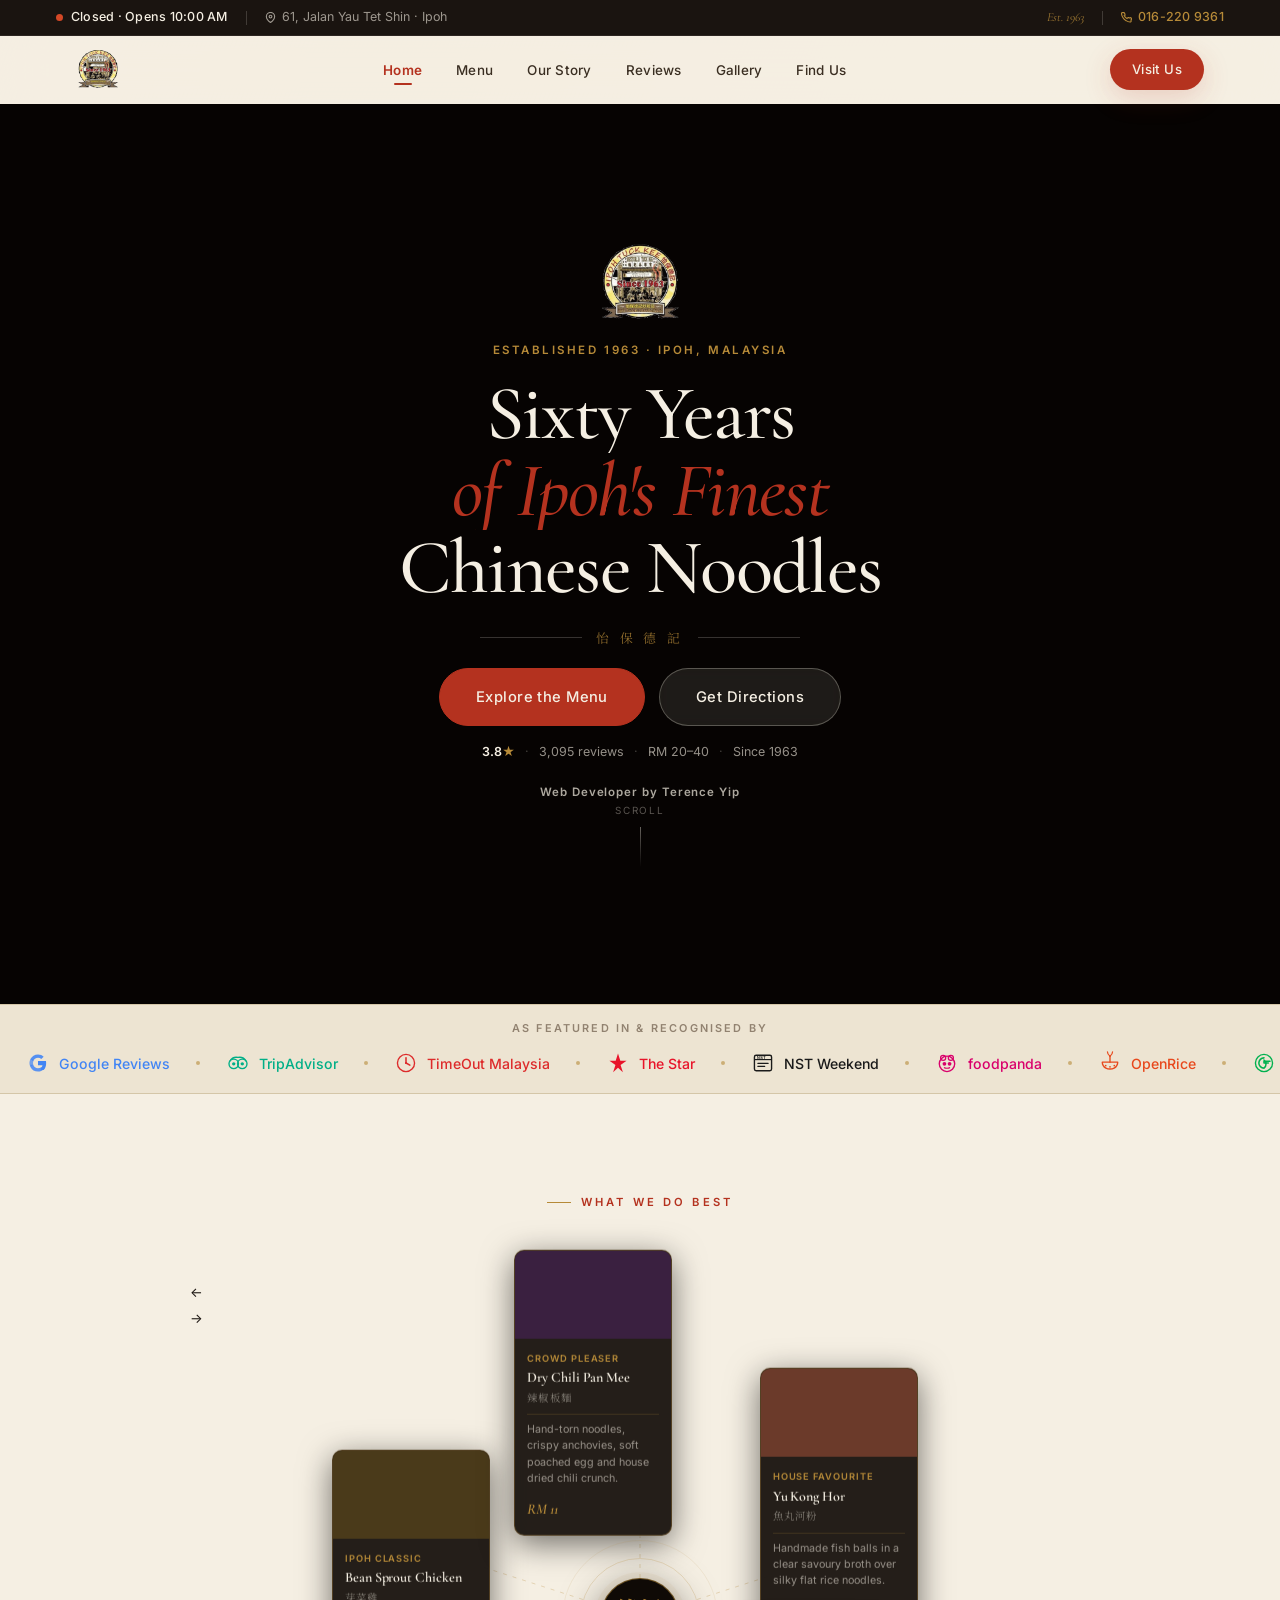
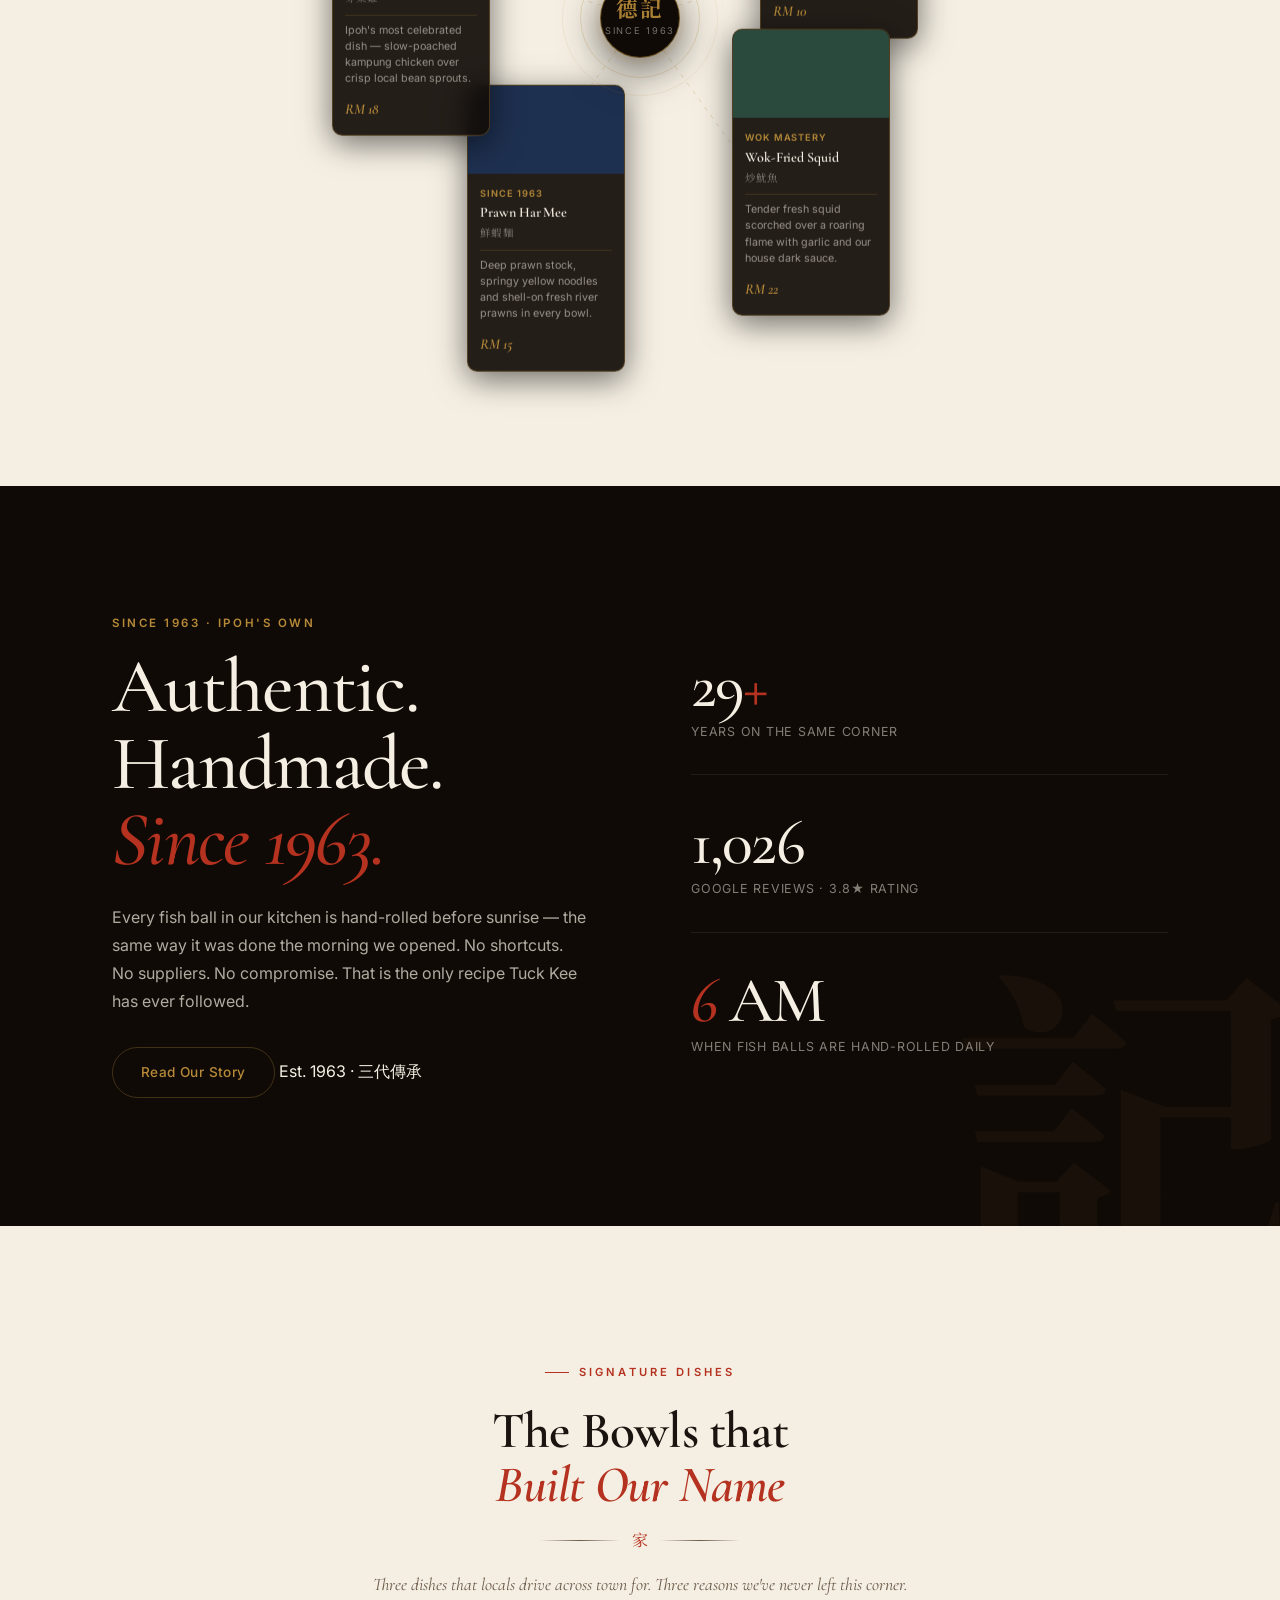
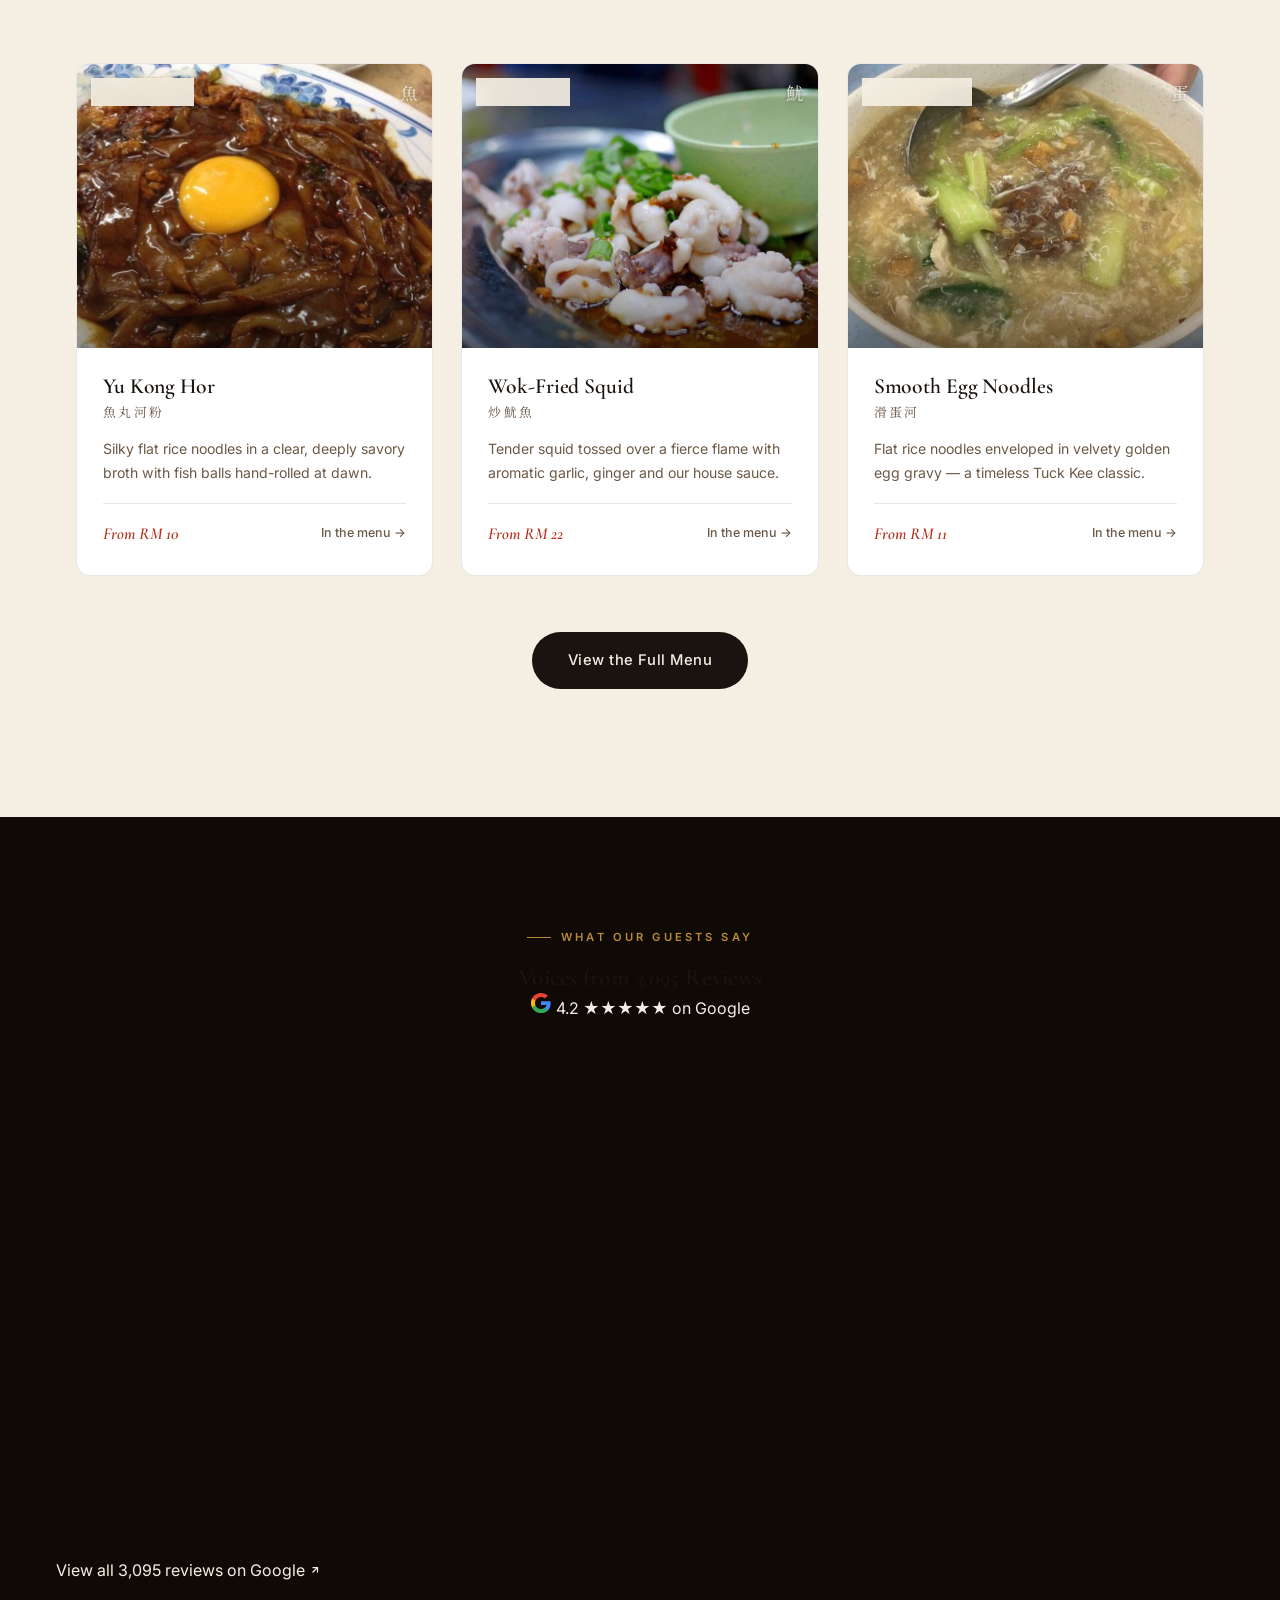
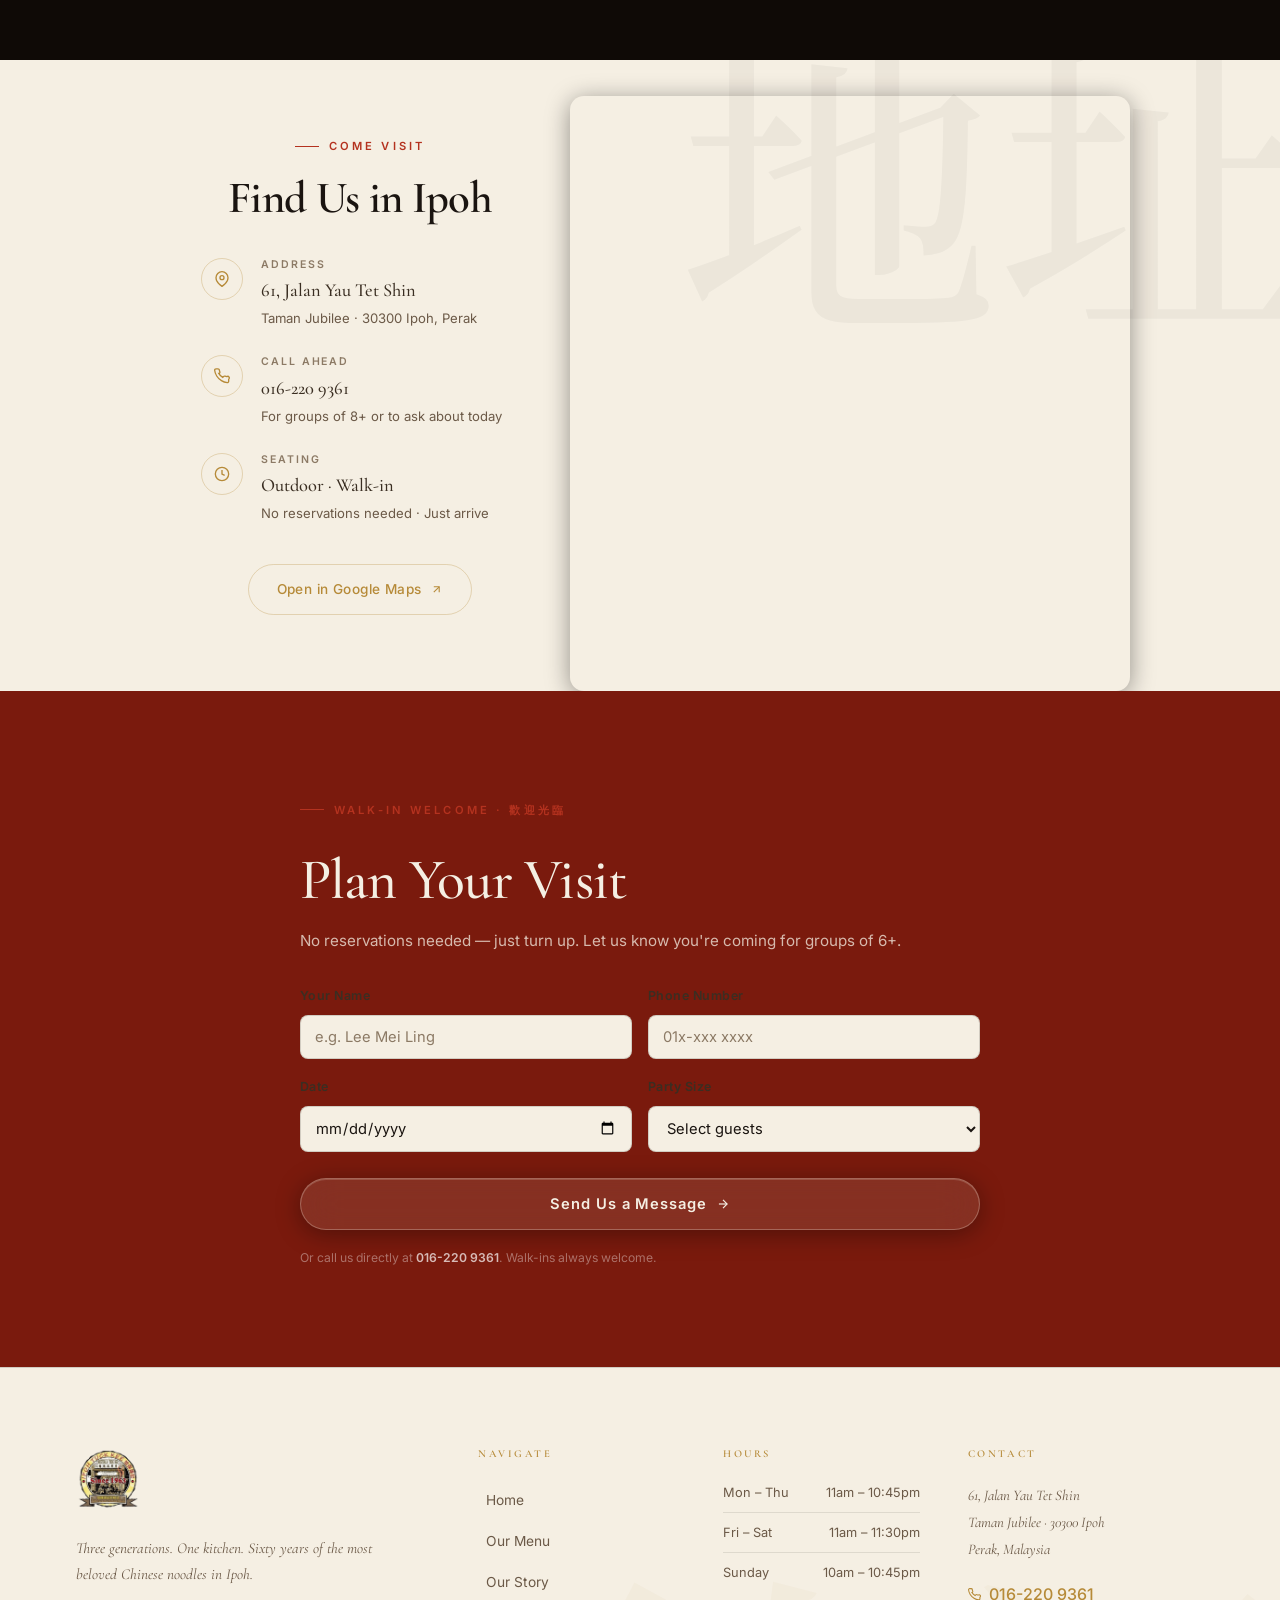
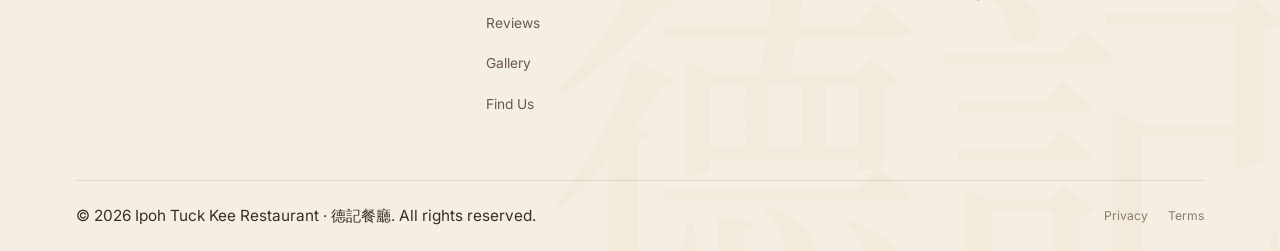
==== commit 1b31a892: "Hero: add Web Developer by Terence Yip portfolio credit" ====
--- a/index.html
+++ b/index.html
@@ -9,7 +9,7 @@
   <link rel="preconnect" href="https://fonts.googleapis.com">
   <link rel="preconnect" href="https://fonts.gstatic.com" crossorigin>
   <link href="https://fonts.googleapis.com/css2?family=Cormorant+Garamond:ital,wght@0,400;0,500;0,600;0,700;1,400;1,500;1,600&family=Inter:wght@300;400;500;600;700&family=Noto+Serif+SC:wght@400;500;600&display=swap" rel="stylesheet">
-  <link rel="stylesheet" href="css/main.css?v=55">
+  <link rel="stylesheet" href="css/main.css?v=56">
 </head>
 <body>
 
@@ -118,6 +118,11 @@
           <span class="hft-sep">·</span>
           <span>Since 1963</span>
         </div>
+      </div>
+
+      <!-- Portfolio credit -->
+      <div class="hero-reveal-item hero-ri-credit">
+        <p class="hero-portfolio-credit"><strong>Web Developer by Terence Yip</strong></p>
       </div>
 
       <!-- Scroll indicator -->
--- a/css/main.css
+++ b/css/main.css
@@ -1943,6 +1943,9 @@
 .hero-revealed .hero-ri-divider{transition-delay:0.46s}
 .hero-revealed .hero-ri-actions{transition-delay:0.58s}
 .hero-revealed .hero-ri-trust{transition-delay:0.7s}
+.hero-revealed .hero-ri-credit{transition-delay:0.82s}
+.hero-portfolio-credit{font-size:0.72rem;color:rgba(245,239,227,0.45);letter-spacing:0.08em;margin-top:4px;text-align:center}
+.hero-portfolio-credit strong{color:rgba(245,239,227,0.7);font-weight:600}
 
 /* ── ATMO SECTION ──────────────────────────────────────────── */
 .atmo-section{background:var(--night);color:var(--paper);padding:clamp(72px,10vw,140px) var(--col-pad);position:relative;overflow:hidden}
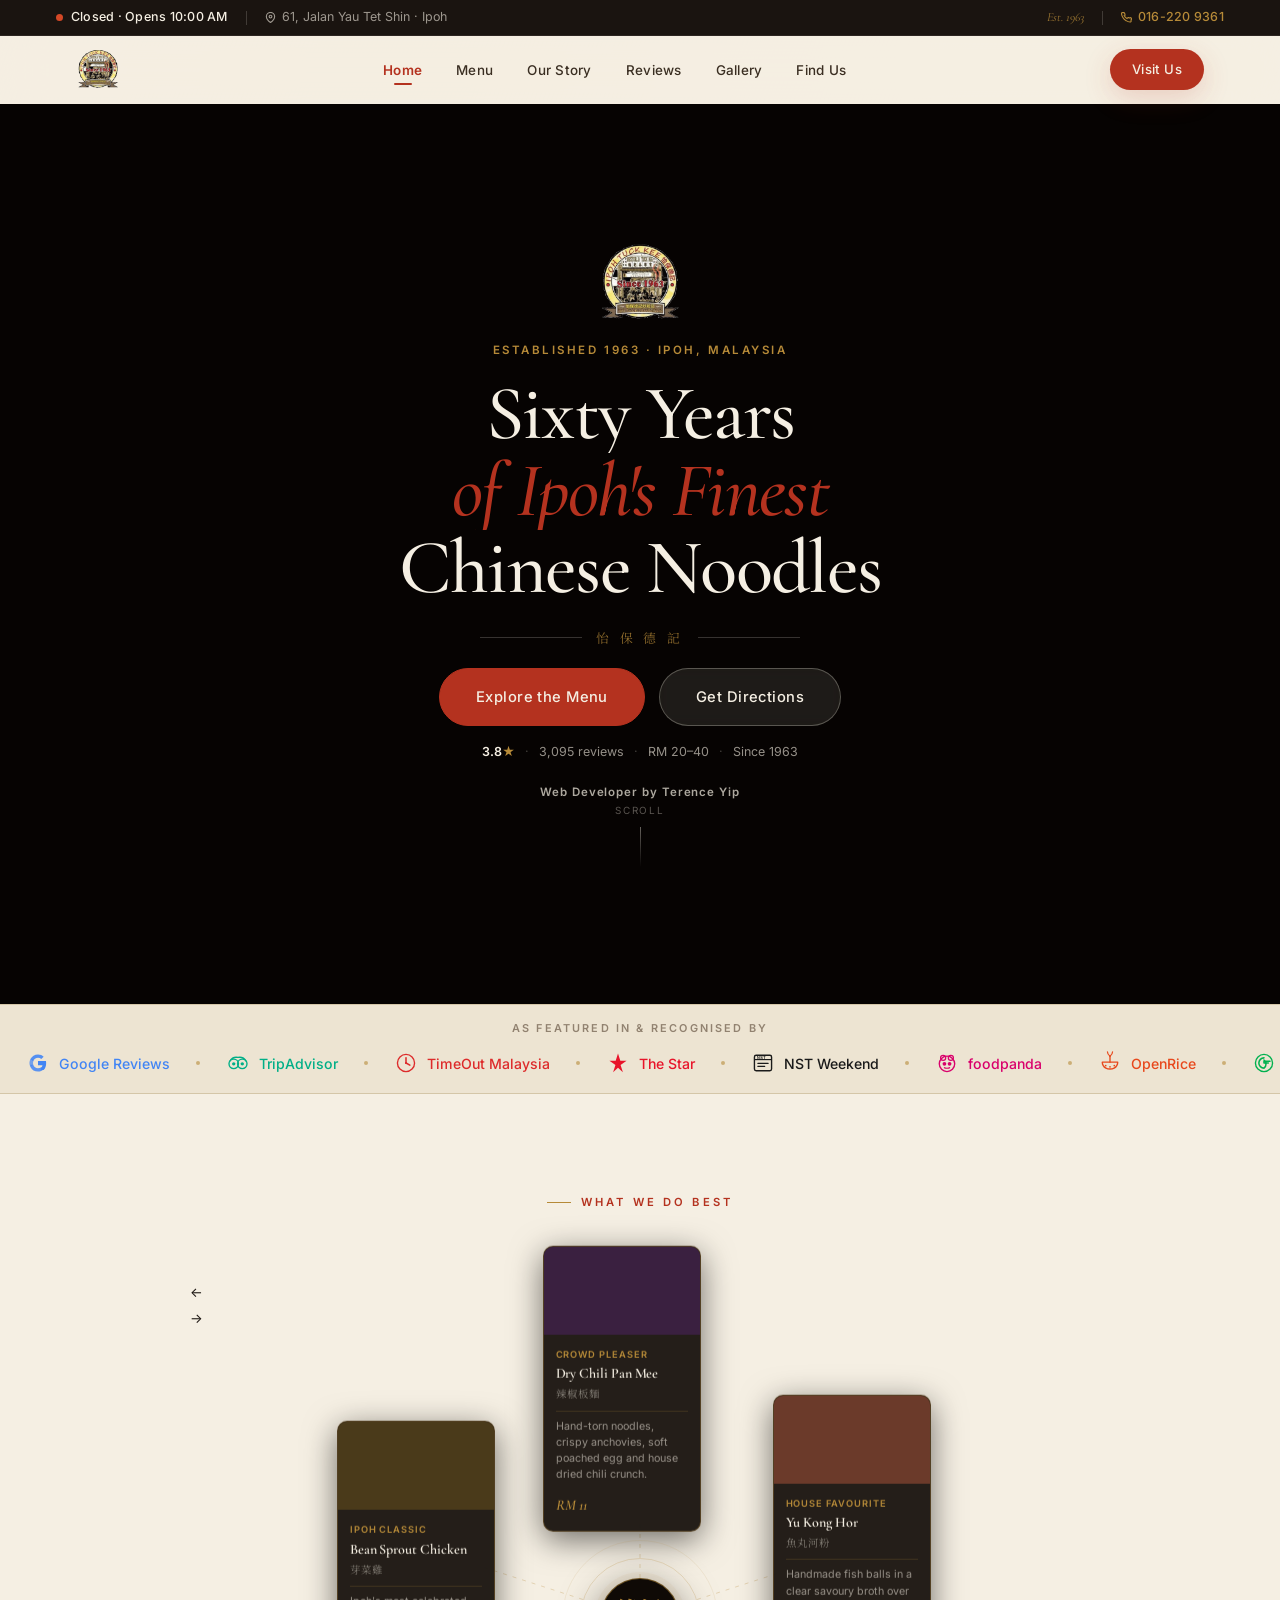
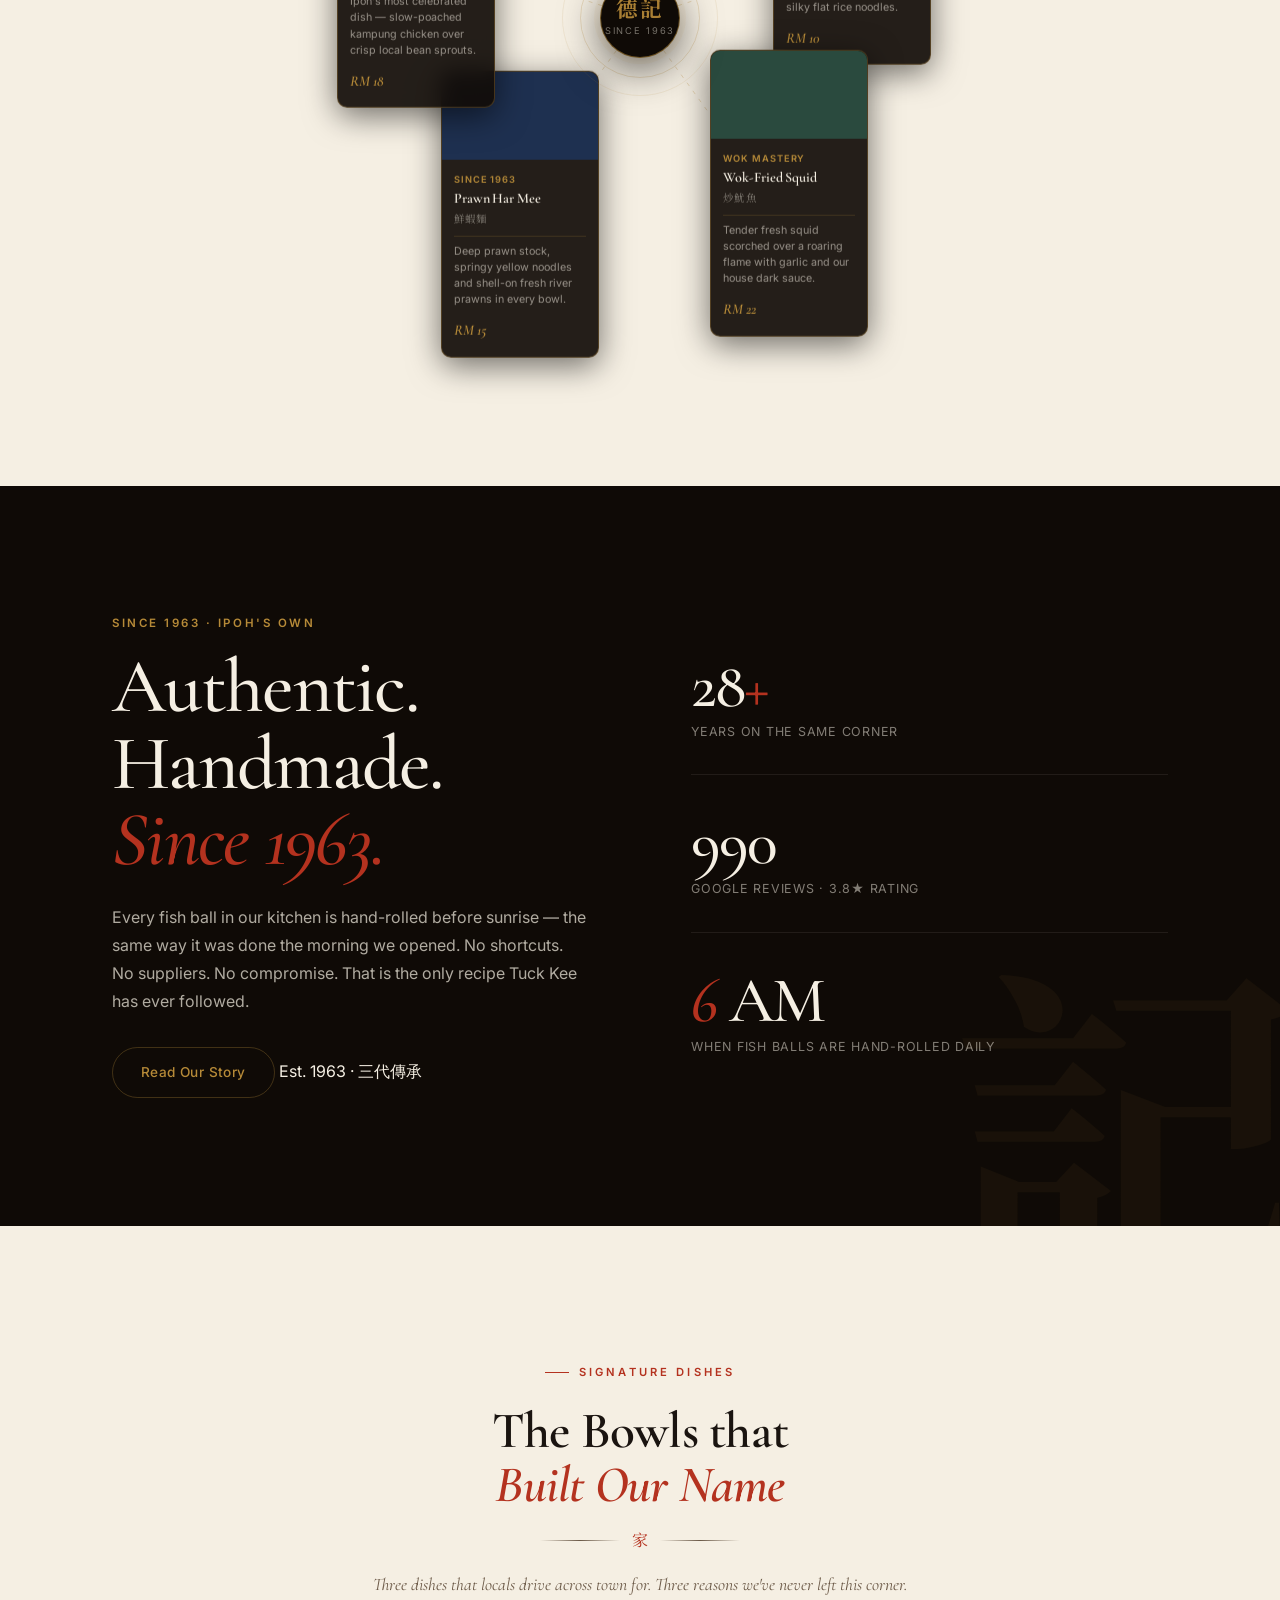
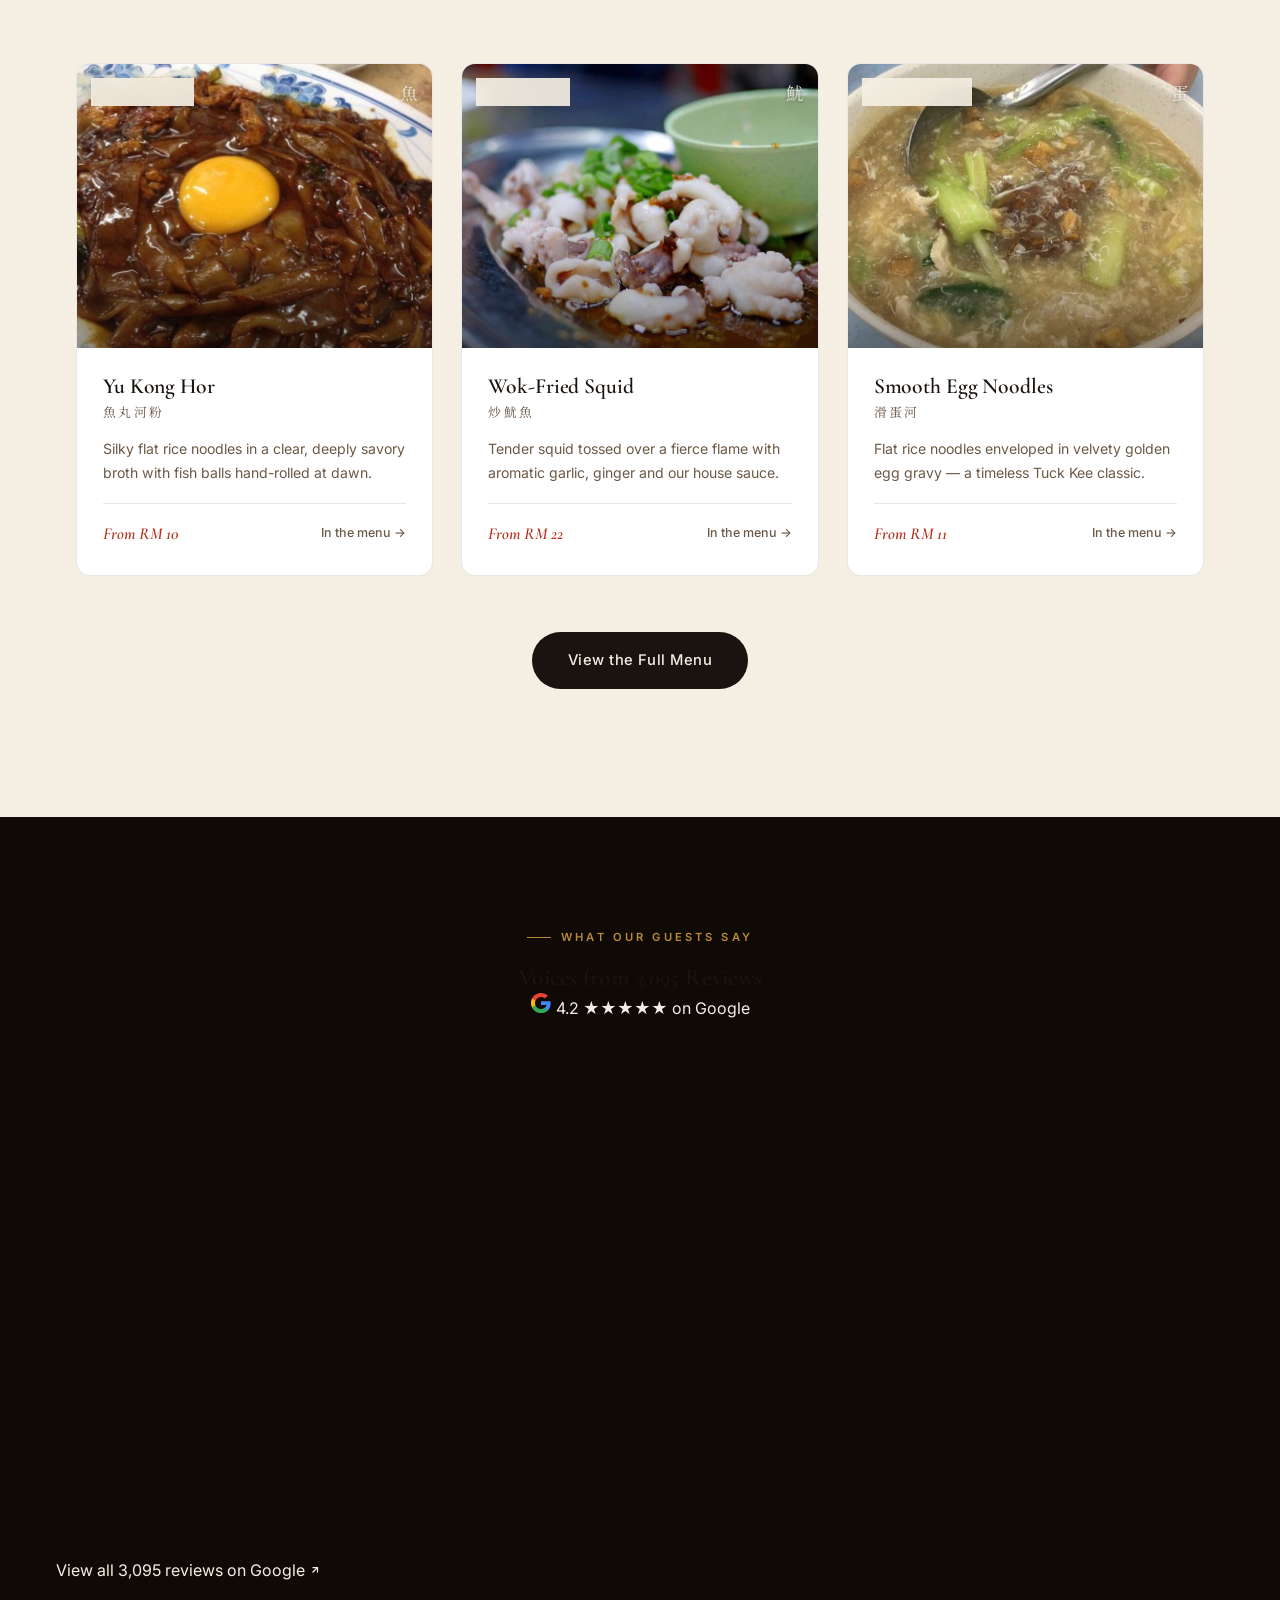
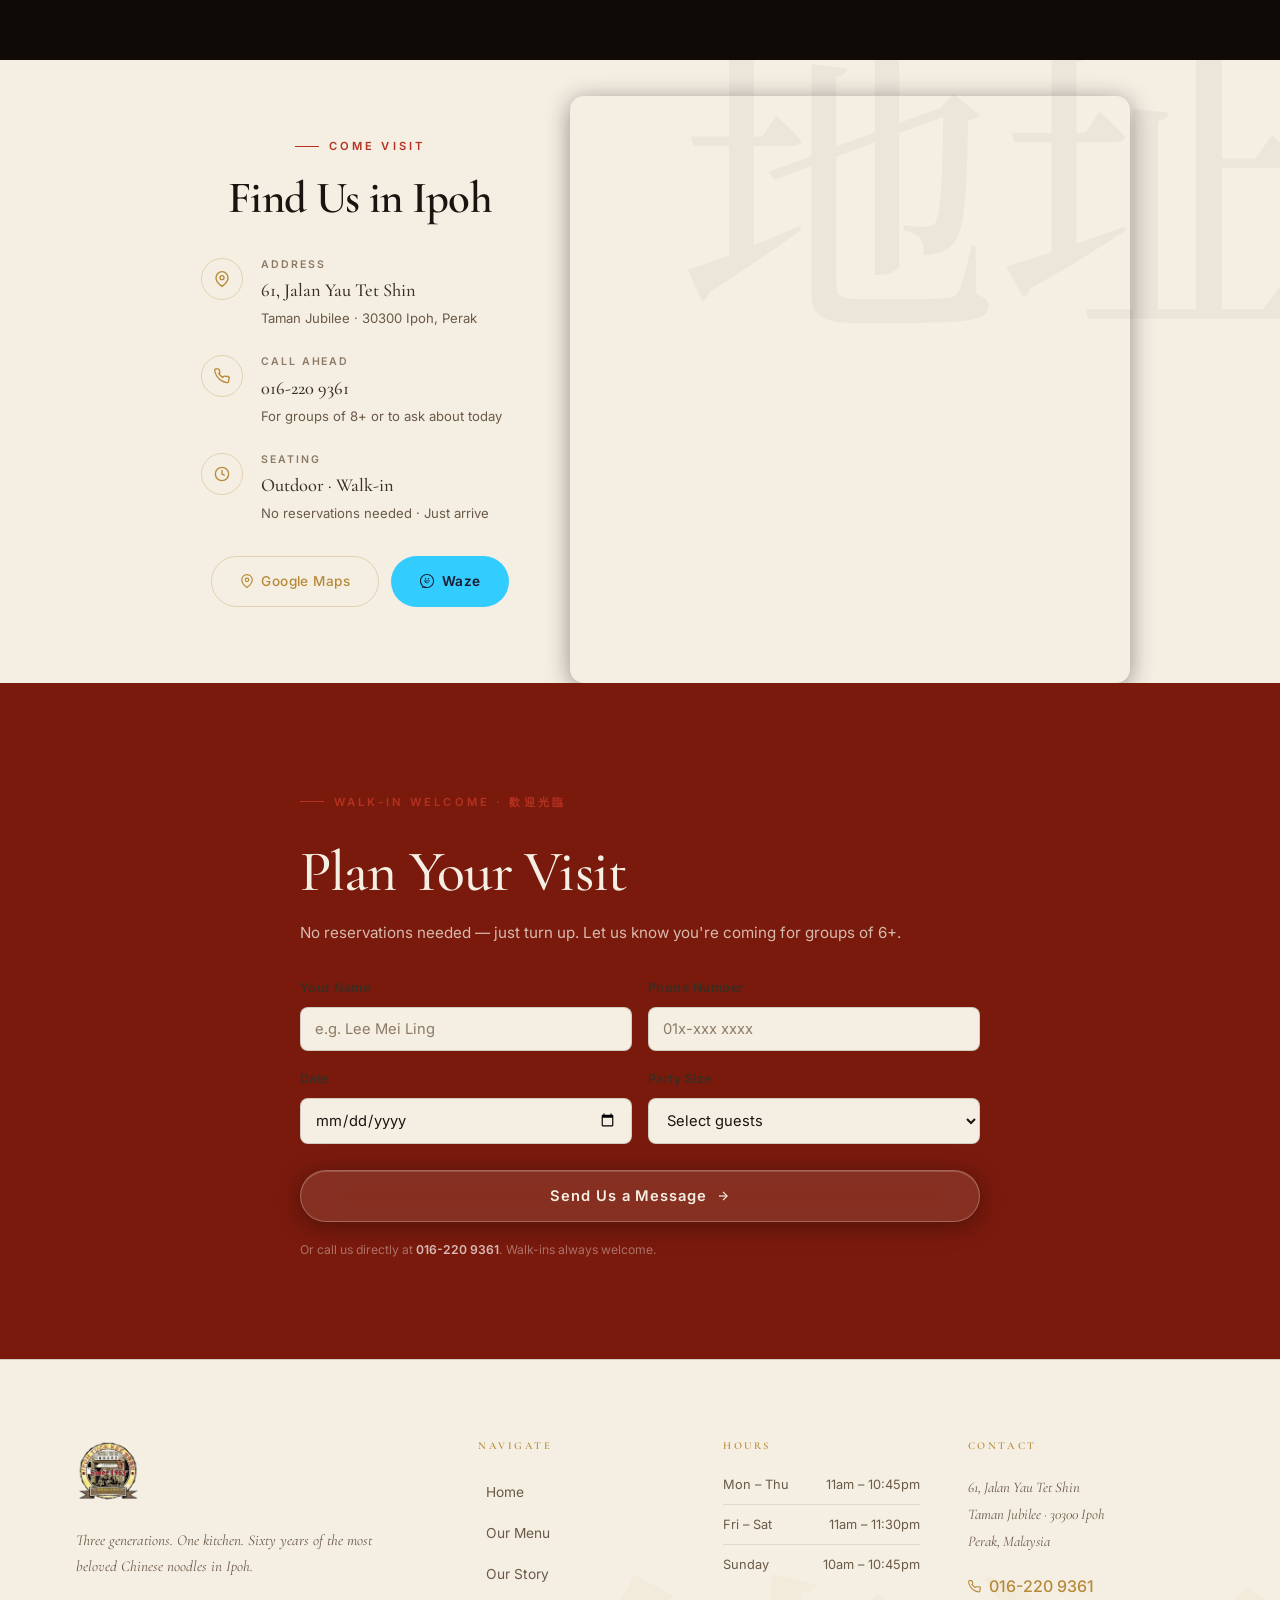
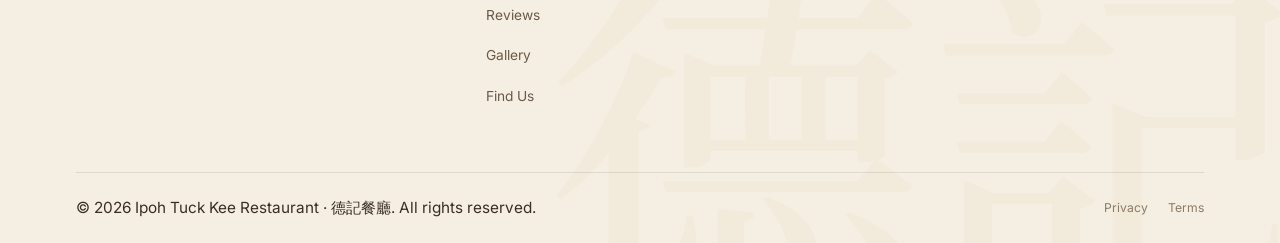
==== commit 2a71f791: "Add Waze navigation button alongside Google Maps in visit section" ====
--- a/index.html
+++ b/index.html
@@ -866,10 +866,16 @@
           </div>
         </div>
       </div>
-      <a href="https://maps.google.com/?q=Ipoh+Tuck+Kee+Restaurant+61+Jalan+Yau+Tet+Shin" target="_blank" rel="noopener noreferrer" class="btn btn-ghost-gold btn-pill vs-reveal vs-r6" style="margin-top:40px;display:inline-flex">
-        Open in Google Maps
-        <svg width="13" height="13" viewBox="0 0 24 24" fill="none" stroke="currentColor" stroke-width="2"><line x1="7" y1="17" x2="17" y2="7"/><polyline points="7 7 17 7 17 17"/></svg>
-      </a>
+      <div class="visit-nav-btns">
+        <a href="https://maps.google.com/?q=Ipoh+Tuck+Kee+Restaurant+61+Jalan+Yau+Tet+Shin" target="_blank" rel="noopener noreferrer" class="btn btn-ghost-gold btn-pill vs-reveal vs-r6">
+          <svg width="14" height="14" viewBox="0 0 24 24" fill="none" stroke="currentColor" stroke-width="2"><path d="M21 10c0 7-9 13-9 13s-9-6-9-13a9 9 0 0 1 18 0z"/><circle cx="12" cy="10" r="3"/></svg>
+          Google Maps
+        </a>
+        <a href="https://waze.com/ul?ll=4.5841,101.0829&navigate=yes" target="_blank" rel="noopener noreferrer" class="btn btn-waze btn-pill vs-reveal vs-r6">
+          <svg width="16" height="16" viewBox="0 0 32 32" fill="currentColor"><path d="M16 2C8.268 2 2 8.268 2 16c0 4.2 1.74 8.0 4.54 10.74L5.5 30l3.42-1.02A13.93 13.93 0 0 0 16 30c7.732 0 14-6.268 14-14S23.732 2 16 2zm0 2c6.627 0 12 5.373 12 12S22.627 28 16 28a11.93 11.93 0 0 1-6.38-1.84l-.44-.28-2.04.6.62-1.98-.3-.46A11.95 11.95 0 0 1 4 16C4 9.373 9.373 4 16 4zm-3 6a1.5 1.5 0 1 0 0 3 1.5 1.5 0 0 0 0-3zm6 0a1.5 1.5 0 1 0 0 3 1.5 1.5 0 0 0 0-3zm-8.5 5c0 3.038 2.462 5.5 5.5 5.5s5.5-2.462 5.5-5.5H9.5zm2.5 1.5h8c-.414 1.5-1.79 2.5-4 2.5s-3.586-1-4-2.5z"/></svg>
+          Waze
+        </a>
+      </div>
     </div>
     <!-- Right: map -->
     <div class="visit-map-embed vs-reveal vs-r7">
--- a/css/main.css
+++ b/css/main.css
@@ -222,6 +222,10 @@
   border:1px solid var(--gold-line);
 }
 .btn-ghost-gold:hover{background:var(--gold-pale)}
+.btn-waze{background:#33CCFF;color:#1a1a2e;border:none;font-weight:600;display:inline-flex;align-items:center;gap:7px}
+.btn-waze:hover{background:#00BBEE;color:#1a1a2e}
+.visit-nav-btns{display:flex;gap:12px;flex-wrap:wrap;margin-top:32px}
+.visit-nav-btns .btn{display:inline-flex;align-items:center;gap:7px}
 
 .btn-ghost-cinnabar{
   background:transparent;color:var(--cinnabar);
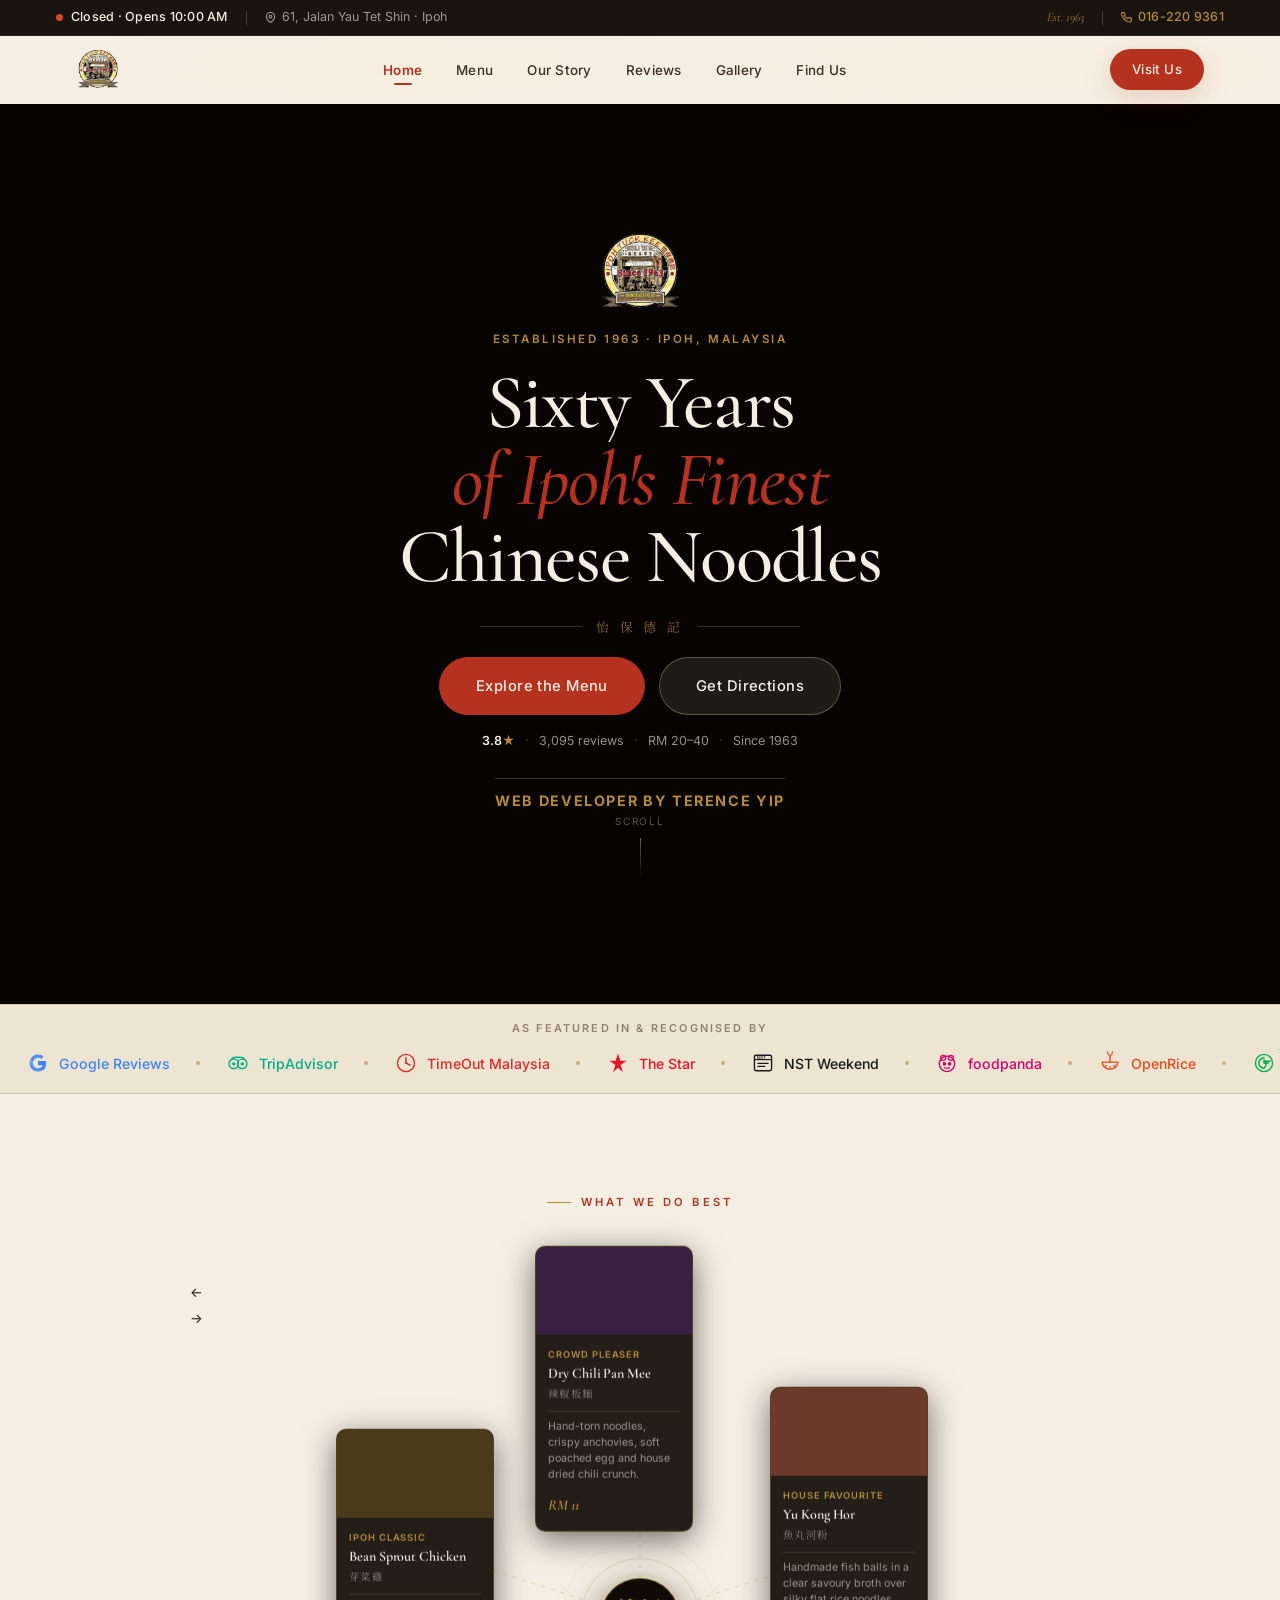
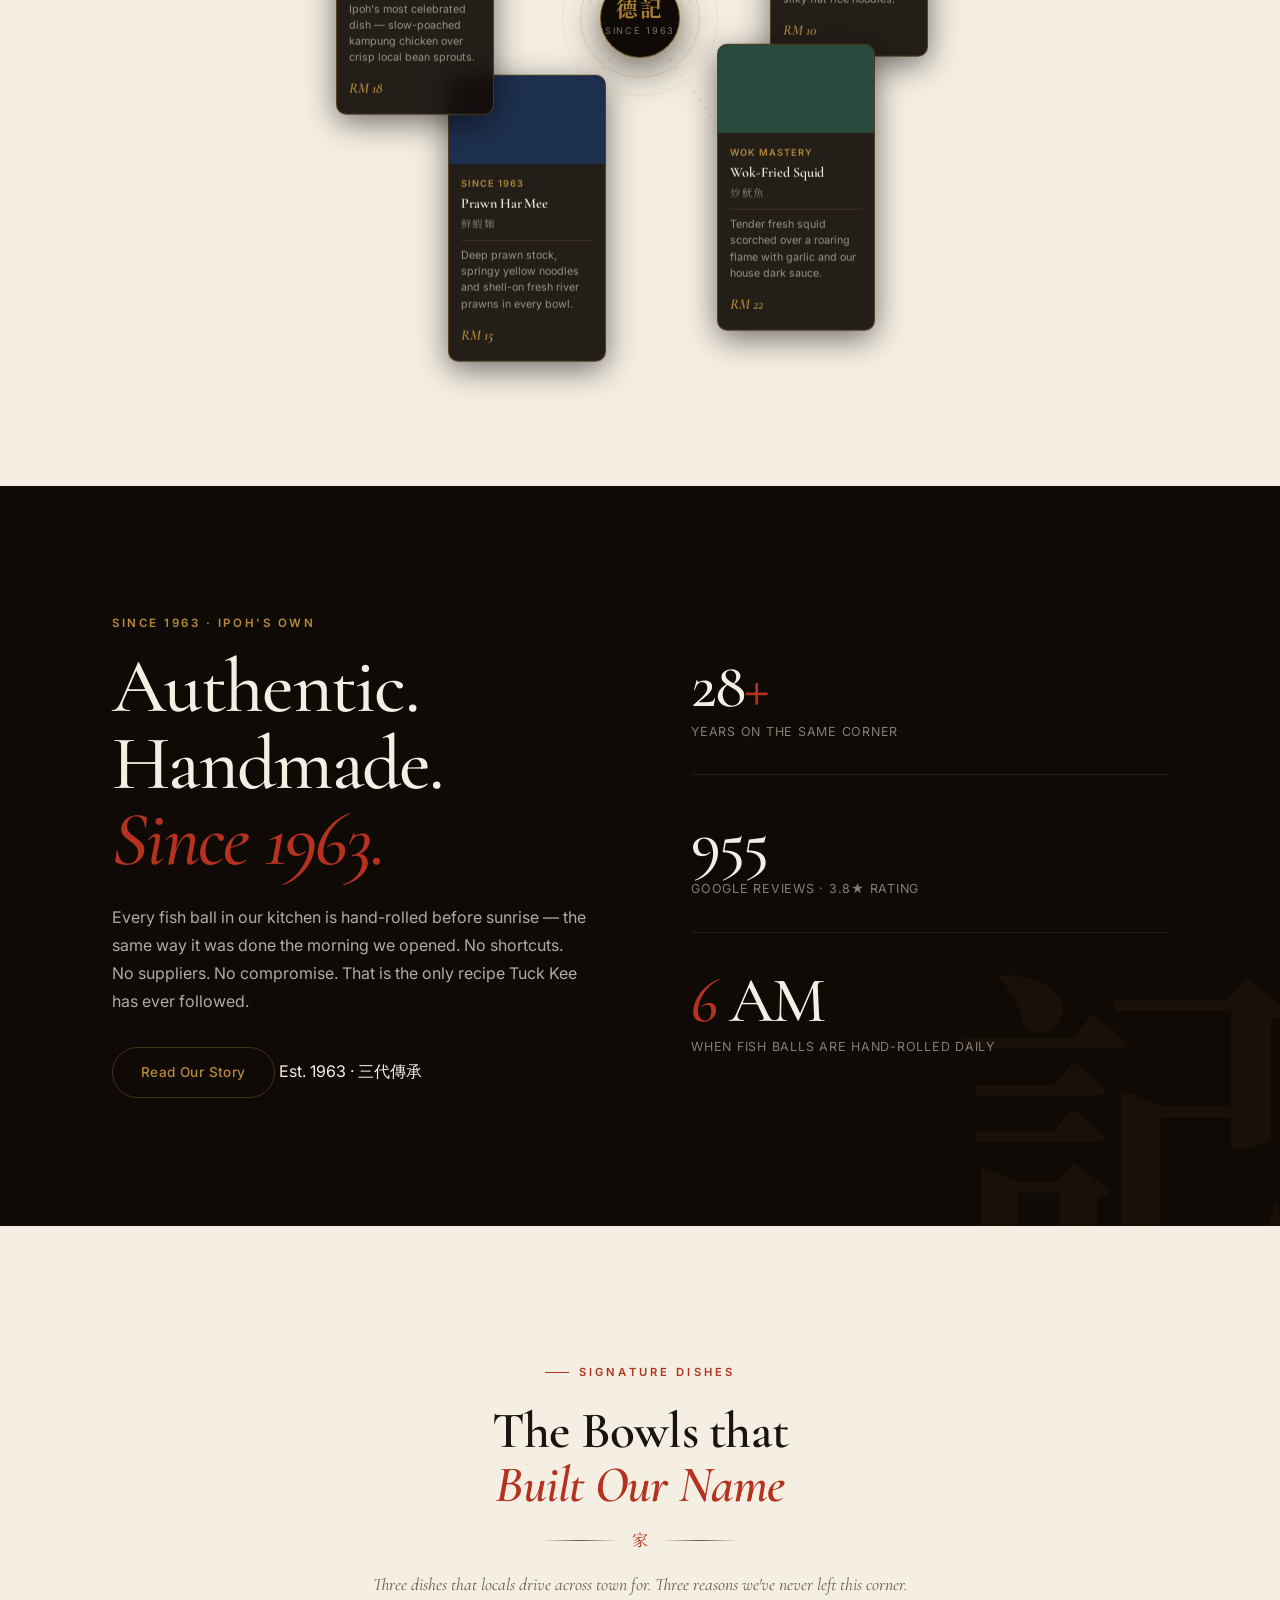
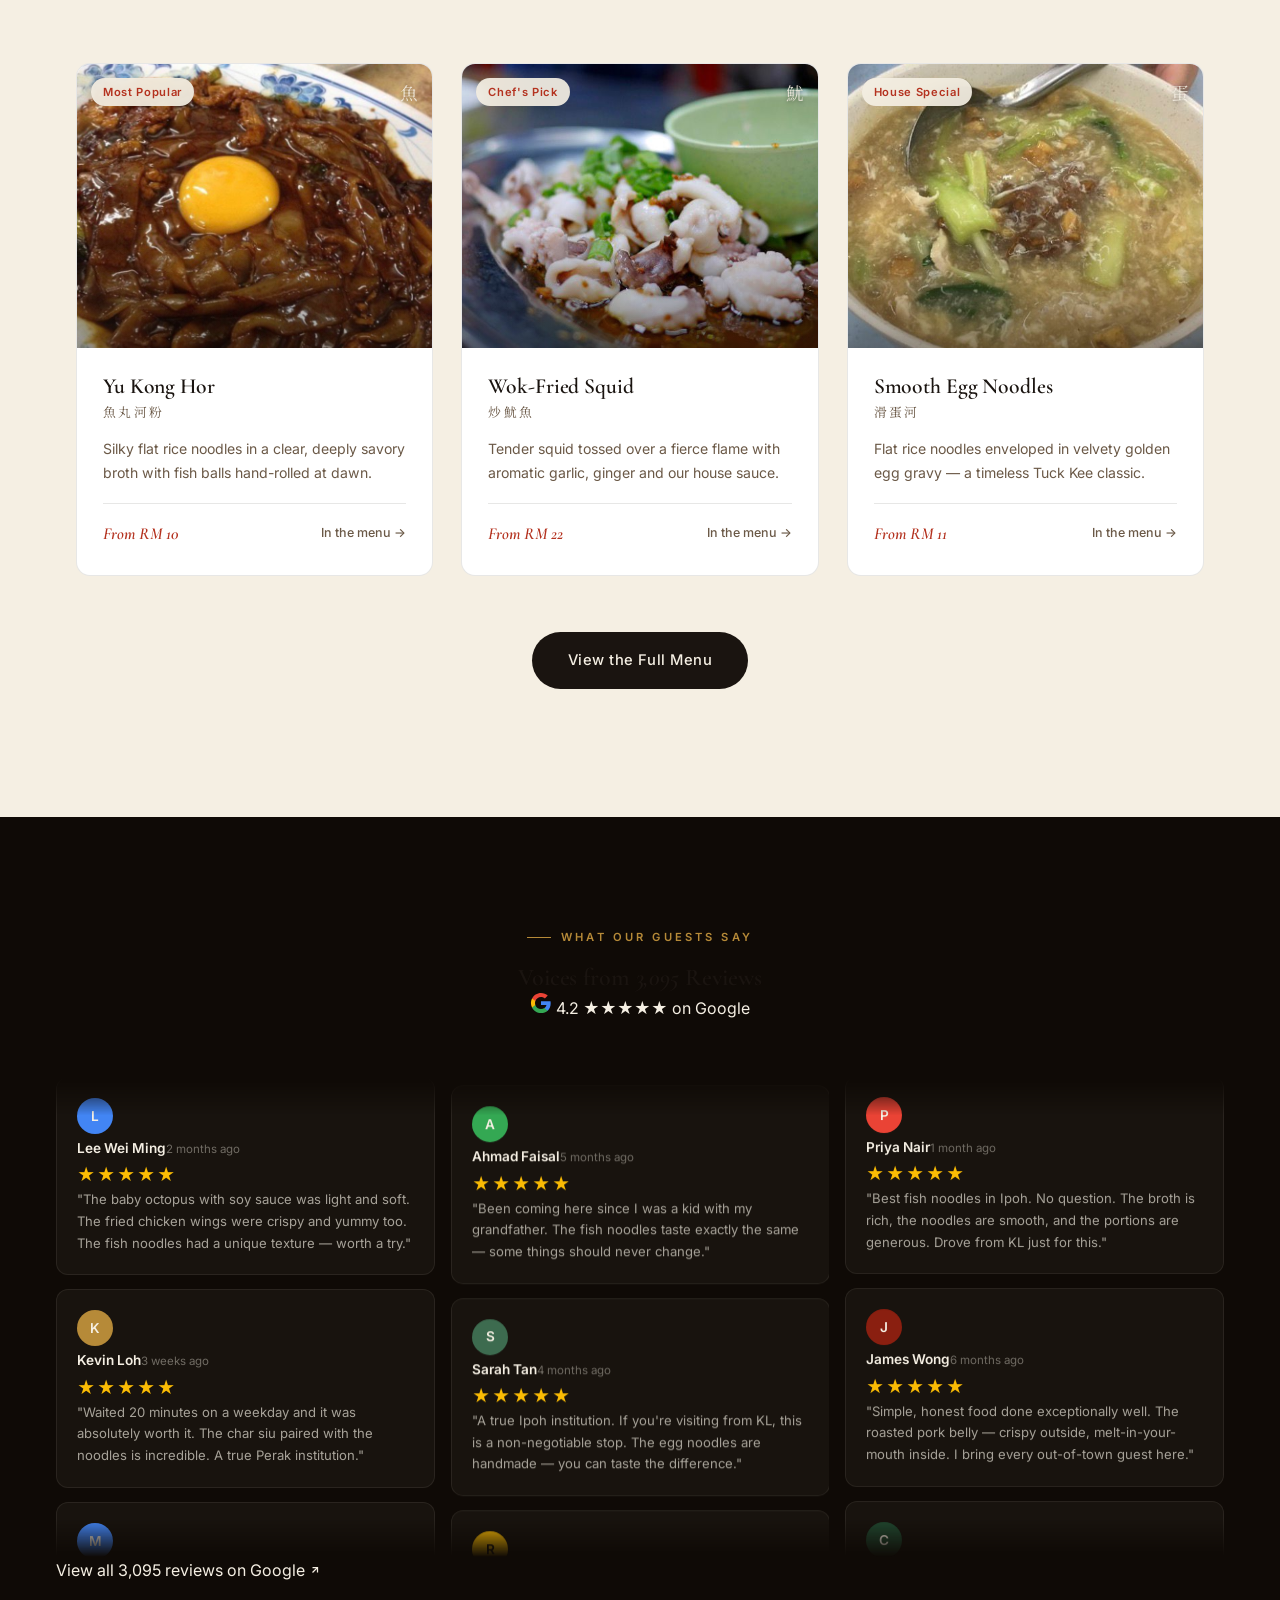
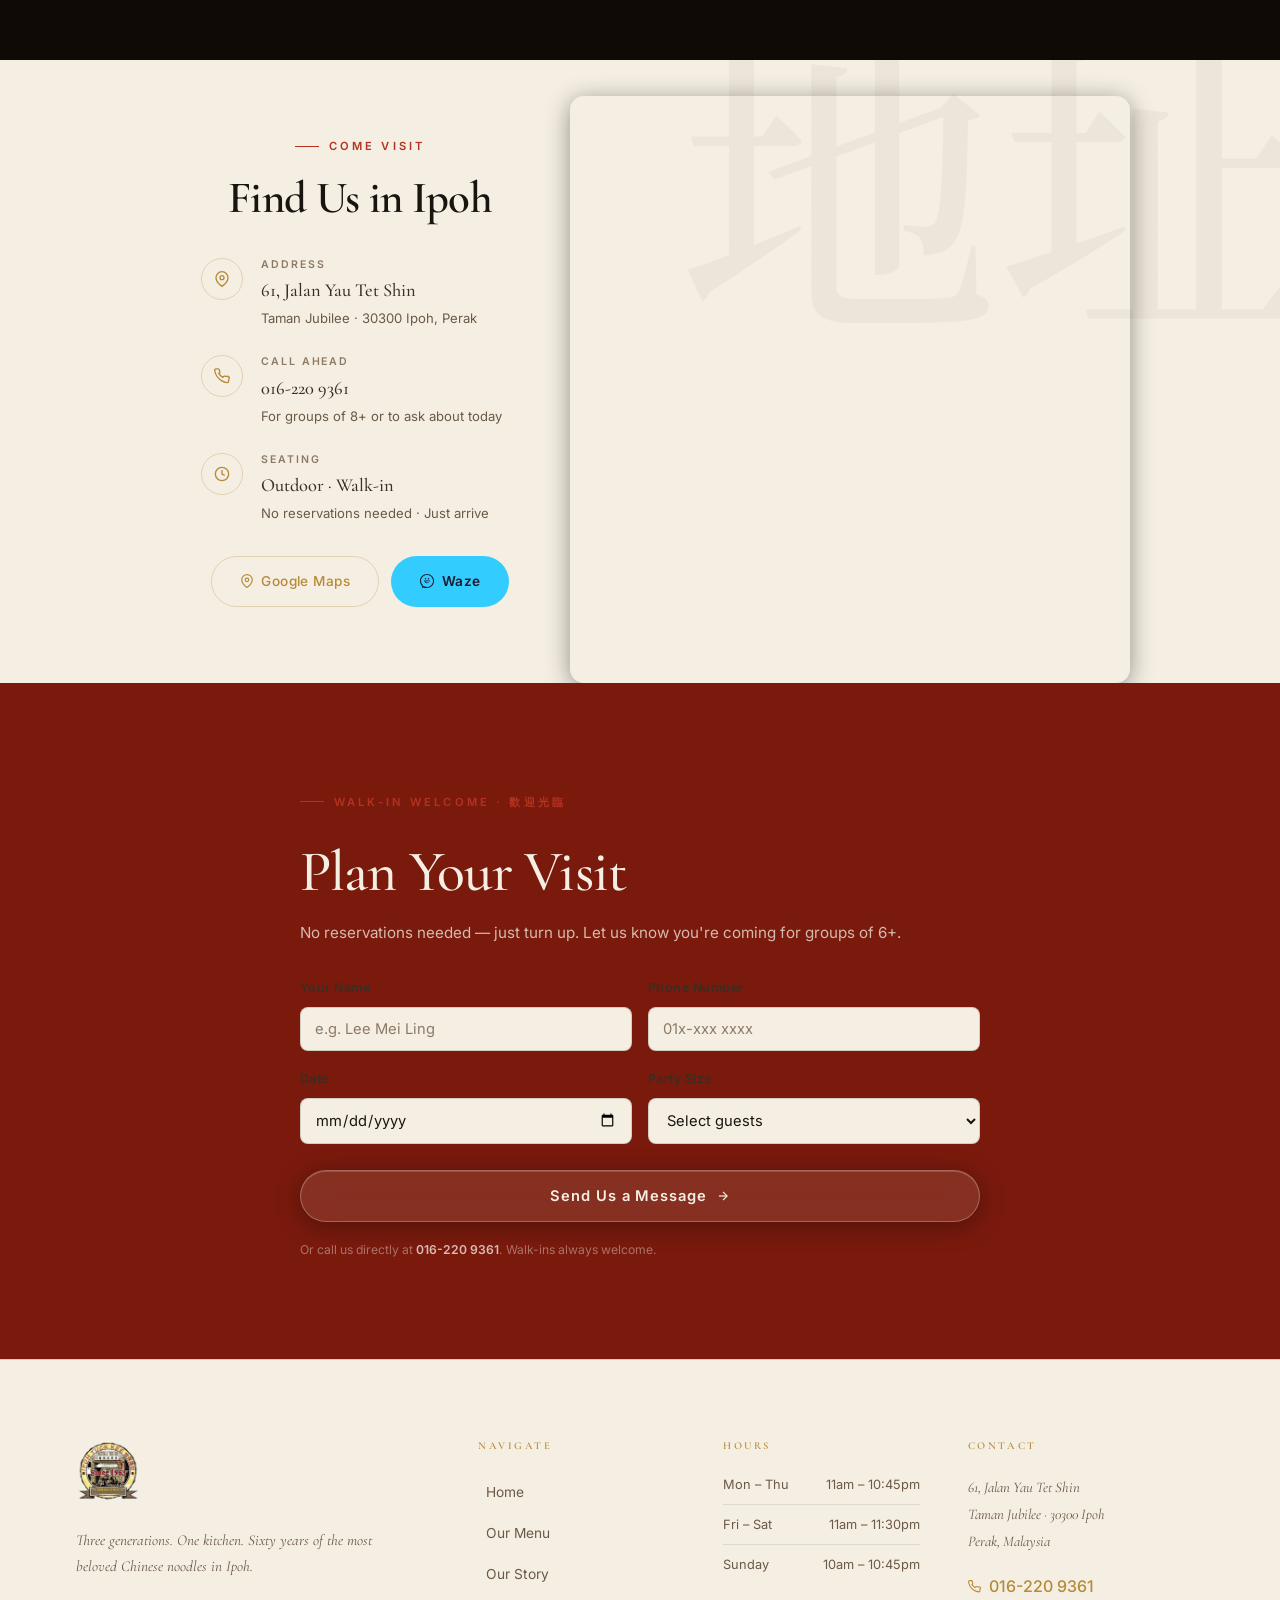
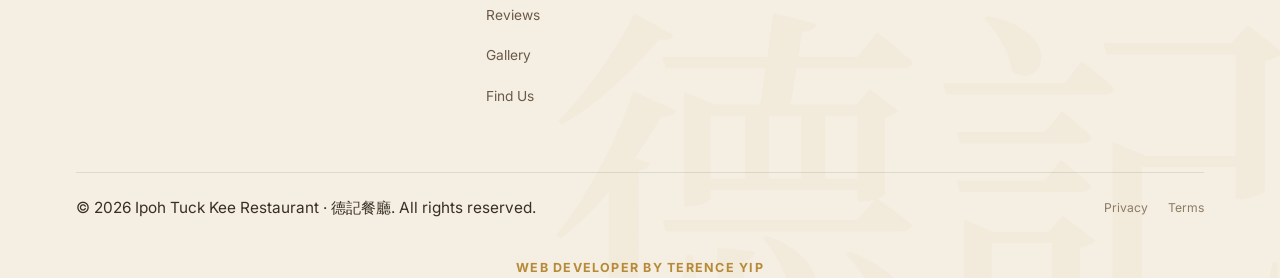
==== commit e3a66d71: "Make portfolio credit bolder in hero and add to footer" ====
--- a/index.html
+++ b/index.html
@@ -9,7 +9,7 @@
   <link rel="preconnect" href="https://fonts.googleapis.com">
   <link rel="preconnect" href="https://fonts.gstatic.com" crossorigin>
   <link href="https://fonts.googleapis.com/css2?family=Cormorant+Garamond:ital,wght@0,400;0,500;0,600;0,700;1,400;1,500;1,600&family=Inter:wght@300;400;500;600;700&family=Noto+Serif+SC:wght@400;500;600&display=swap" rel="stylesheet">
-  <link rel="stylesheet" href="css/main.css?v=56">
+  <link rel="stylesheet" href="css/main.css?v=57">
 </head>
 <body>
 
@@ -992,6 +992,7 @@
         <a href="#">Terms</a>
       </div>
     </div>
+    <p class="footer-dev-credit"><strong>Web Developer by Terence Yip</strong></p>
   </div>
 </footer>
 
--- a/css/main.css
+++ b/css/main.css
@@ -1948,8 +1948,10 @@
 .hero-revealed .hero-ri-actions{transition-delay:0.58s}
 .hero-revealed .hero-ri-trust{transition-delay:0.7s}
 .hero-revealed .hero-ri-credit{transition-delay:0.82s}
-.hero-portfolio-credit{font-size:0.72rem;color:rgba(245,239,227,0.45);letter-spacing:0.08em;margin-top:4px;text-align:center}
-.hero-portfolio-credit strong{color:rgba(245,239,227,0.7);font-weight:600}
+.hero-portfolio-credit{font-size:0.85rem;color:rgba(245,239,227,0.75);letter-spacing:0.12em;margin-top:10px;text-align:center;text-transform:uppercase;border-top:1px solid rgba(245,239,227,0.18);padding-top:10px}
+.hero-portfolio-credit strong{color:var(--gold);font-weight:700;font-size:0.9rem}
+.footer-dev-credit{text-align:center;margin-top:14px;font-size:0.78rem;color:var(--ink-soft);letter-spacing:0.1em;text-transform:uppercase}
+.footer-dev-credit strong{color:var(--gold);font-weight:700}
 
 /* ── ATMO SECTION ──────────────────────────────────────────── */
 .atmo-section{background:var(--night);color:var(--paper);padding:clamp(72px,10vw,140px) var(--col-pad);position:relative;overflow:hidden}
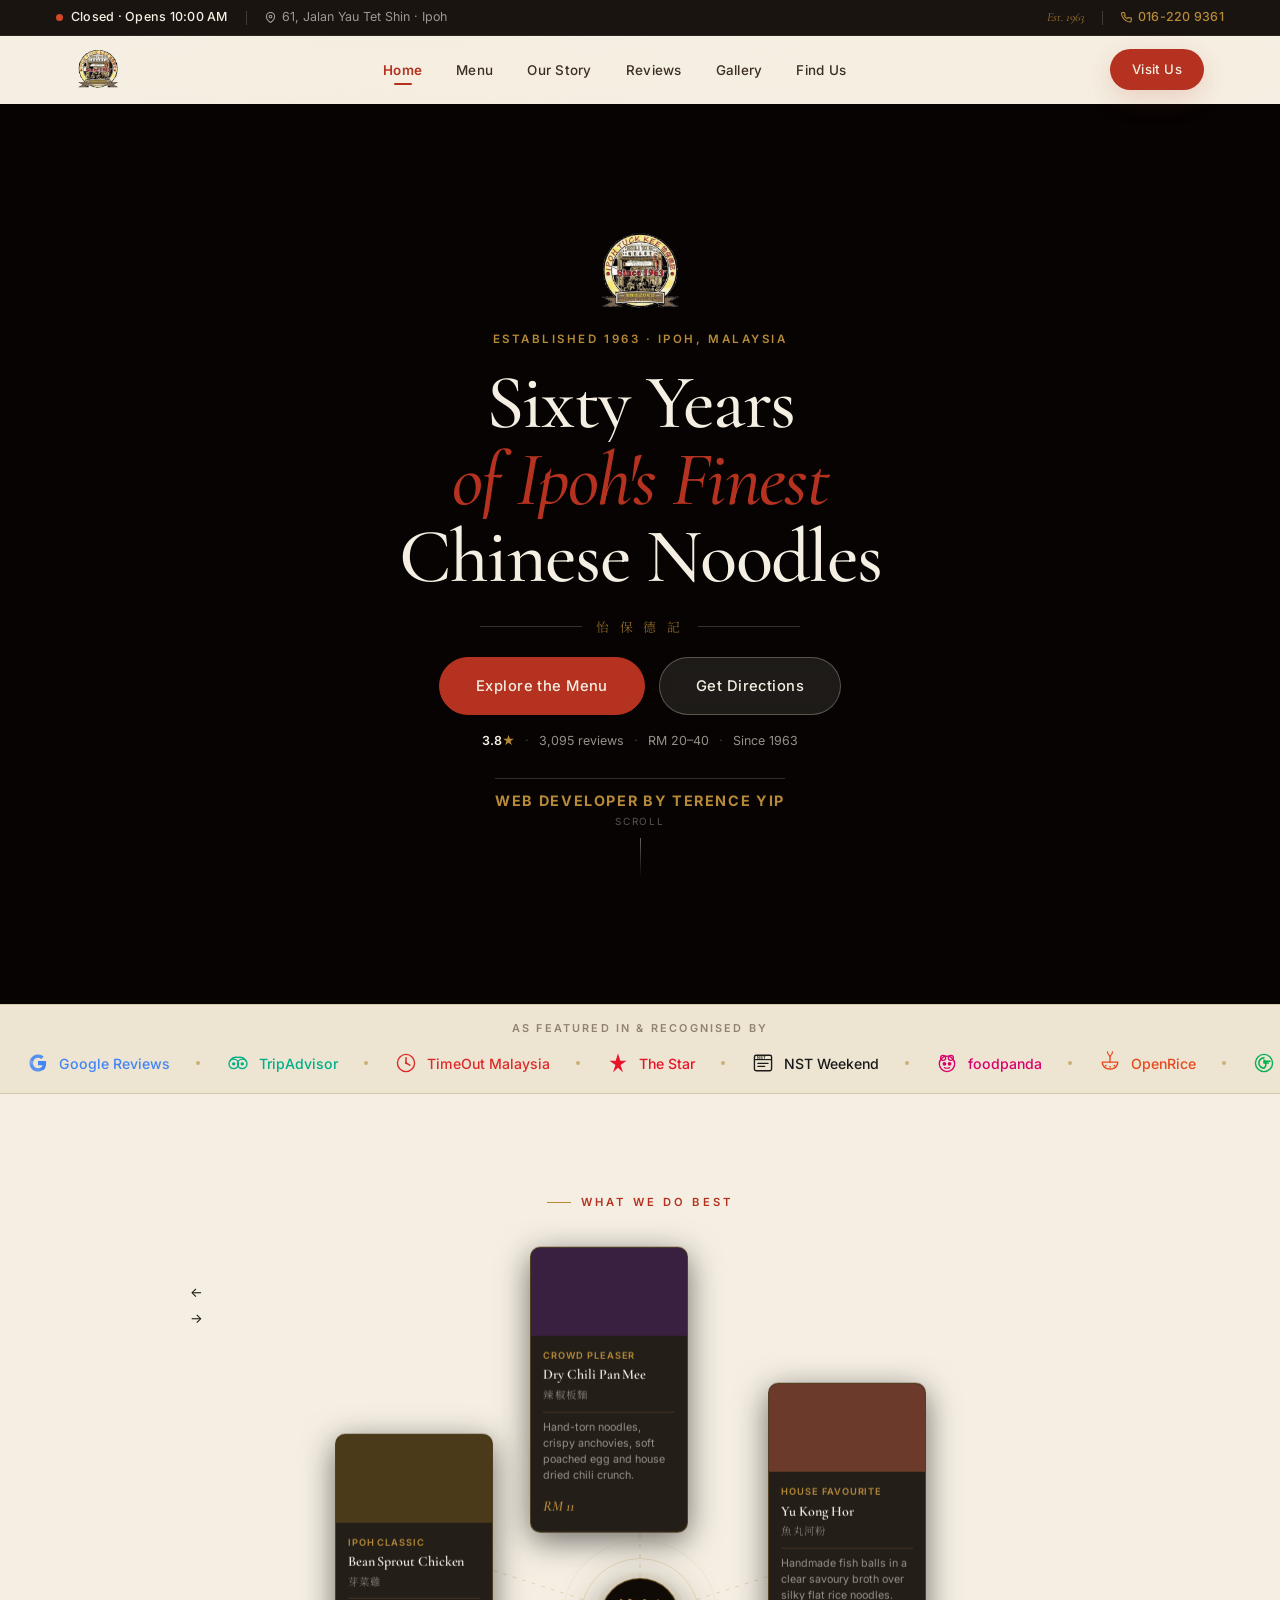
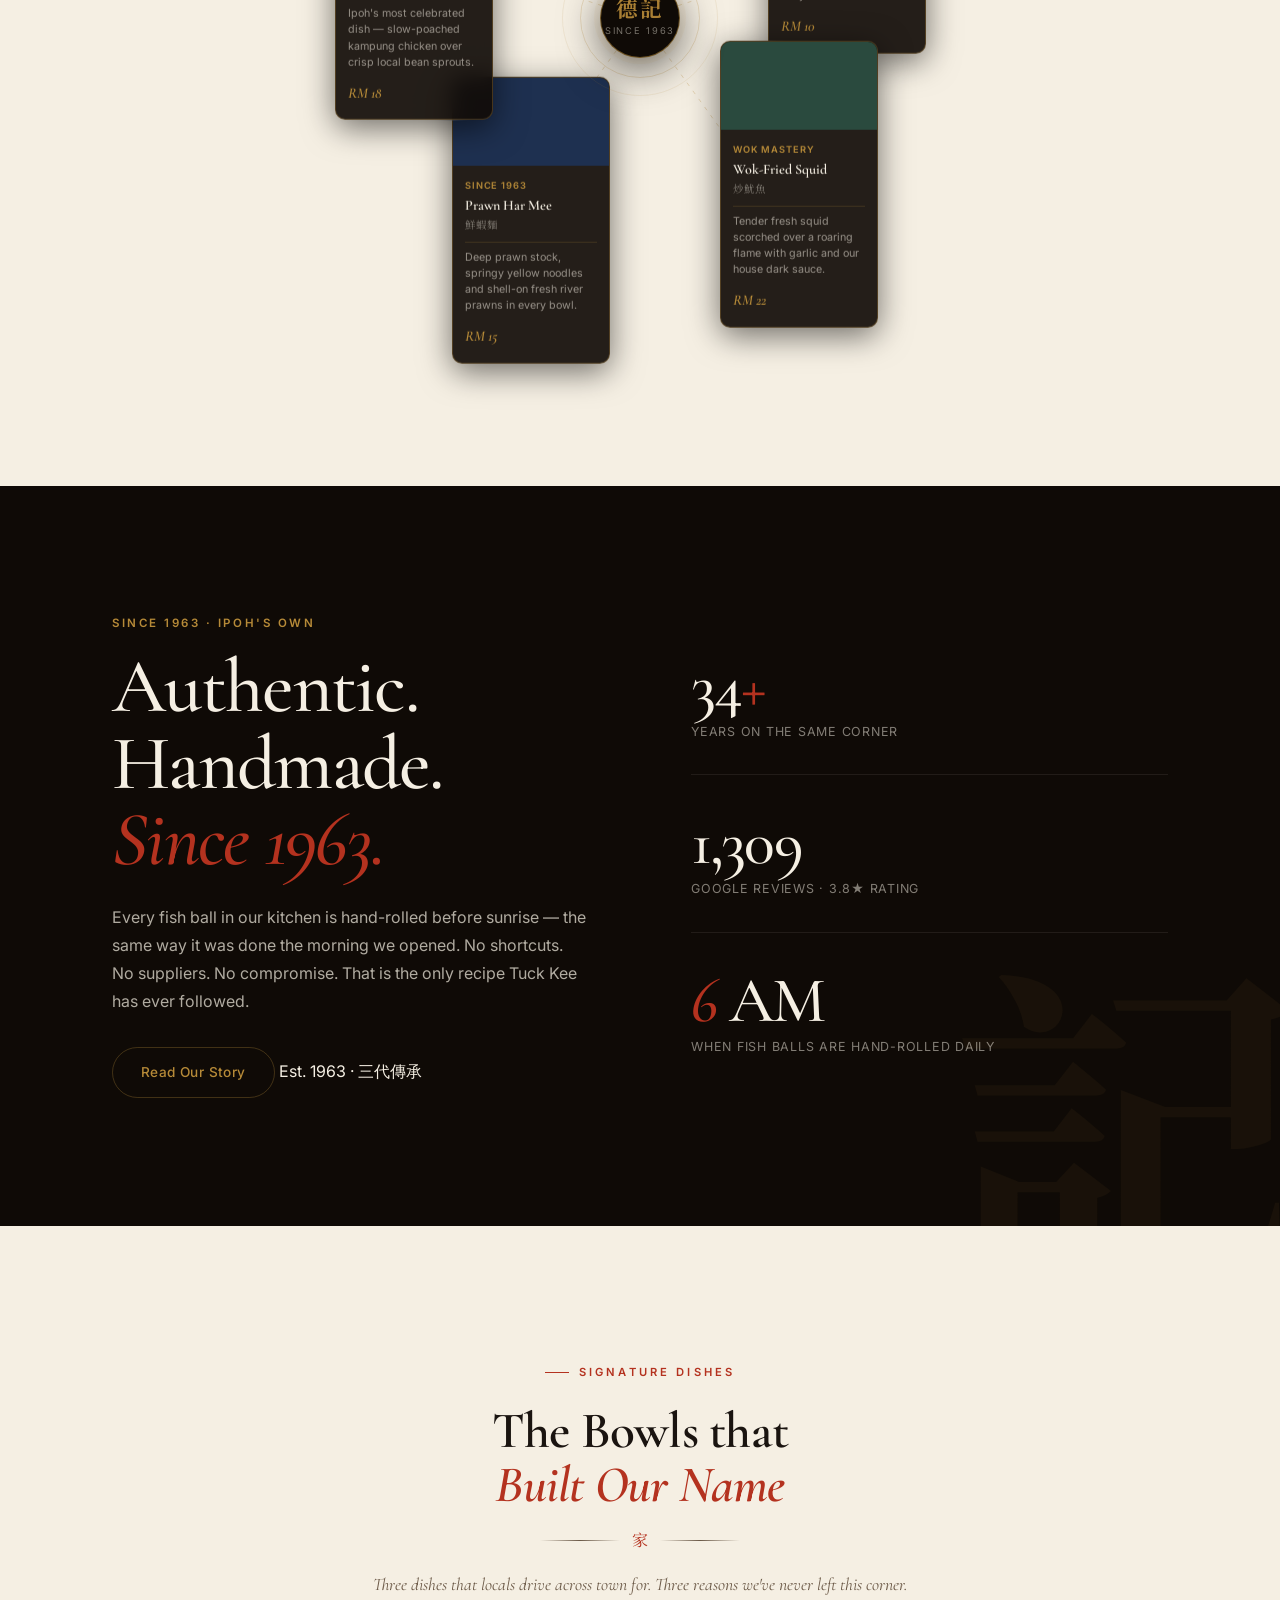
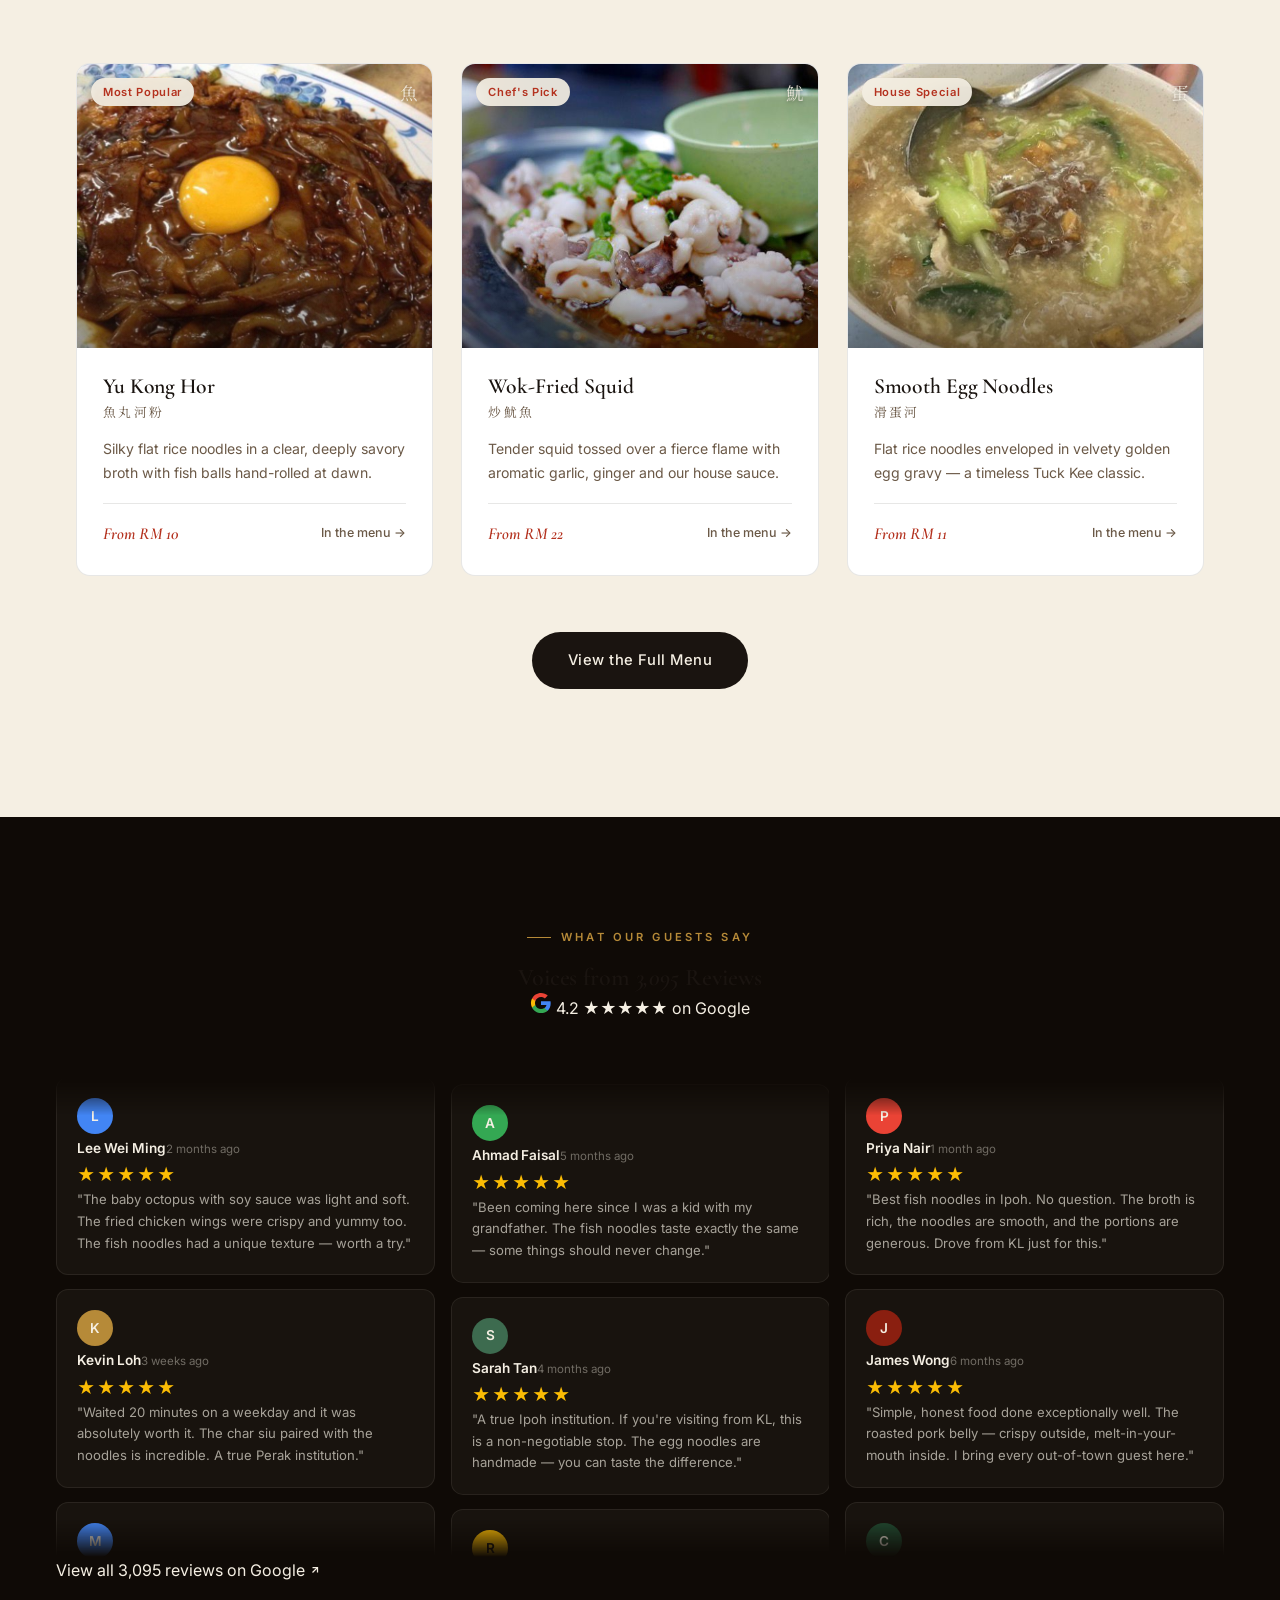
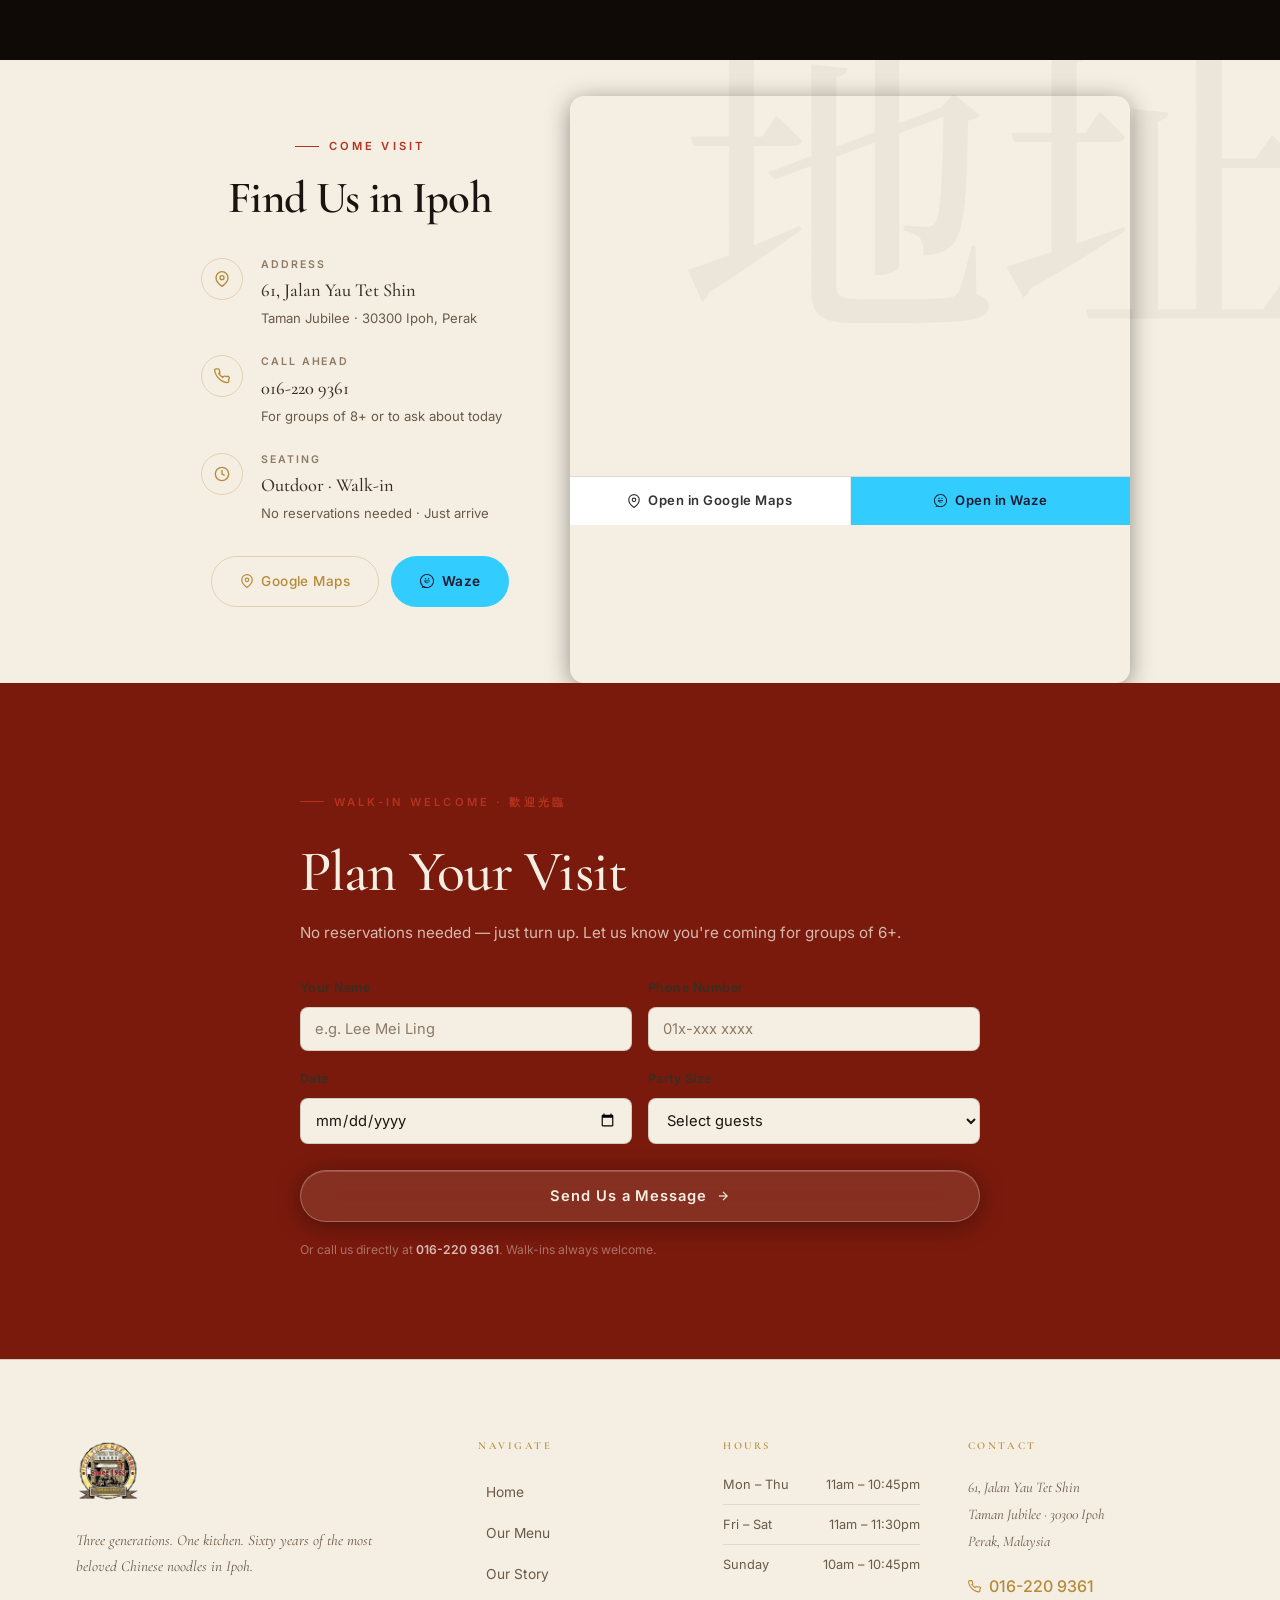
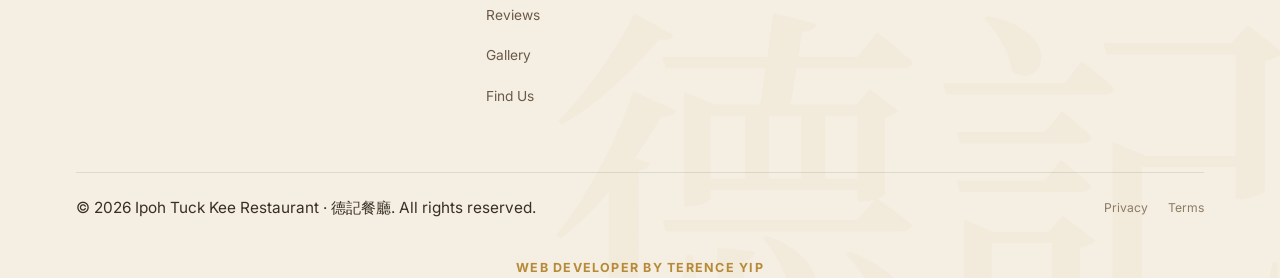
==== commit c2b5d072: "Add Google Maps + Waze buttons below map embed in Find Us section" ====
--- a/index.html
+++ b/index.html
@@ -9,7 +9,7 @@
   <link rel="preconnect" href="https://fonts.googleapis.com">
   <link rel="preconnect" href="https://fonts.gstatic.com" crossorigin>
   <link href="https://fonts.googleapis.com/css2?family=Cormorant+Garamond:ital,wght@0,400;0,500;0,600;0,700;1,400;1,500;1,600&family=Inter:wght@300;400;500;600;700&family=Noto+Serif+SC:wght@400;500;600&display=swap" rel="stylesheet">
-  <link rel="stylesheet" href="css/main.css?v=57">
+  <link rel="stylesheet" href="css/main.css?v=58">
 </head>
 <body>
 
@@ -885,6 +885,16 @@
         style="border:0;min-height:380px" allowfullscreen="" loading="lazy"
         referrerpolicy="no-referrer-when-downgrade"
         title="Ipoh Tuck Kee Restaurant — 61 Jalan Yau Tet Shin"></iframe>
+      <div class="map-nav-btns">
+        <a href="https://maps.google.com/?q=61+Jalan+Yau+Tet+Shin+Taman+Jubilee+30300+Ipoh+Perak" target="_blank" rel="noopener noreferrer" class="map-nav-btn map-nav-gmaps">
+          <svg width="14" height="14" viewBox="0 0 24 24" fill="none" stroke="currentColor" stroke-width="2"><path d="M21 10c0 7-9 13-9 13s-9-6-9-13a9 9 0 0 1 18 0z"/><circle cx="12" cy="10" r="3"/></svg>
+          Open in Google Maps
+        </a>
+        <a href="https://waze.com/ul?ll=4.5841,101.0829&navigate=yes" target="_blank" rel="noopener noreferrer" class="map-nav-btn map-nav-waze">
+          <svg width="15" height="15" viewBox="0 0 32 32" fill="currentColor"><path d="M16 2C8.268 2 2 8.268 2 16c0 4.2 1.74 8.0 4.54 10.74L5.5 30l3.42-1.02A13.93 13.93 0 0 0 16 30c7.732 0 14-6.268 14-14S23.732 2 16 2zm0 2c6.627 0 12 5.373 12 12S22.627 28 16 28a11.93 11.93 0 0 1-6.38-1.84l-.44-.28-2.04.6.62-1.98-.3-.46A11.95 11.95 0 0 1 4 16C4 9.373 9.373 4 16 4zm-3 6a1.5 1.5 0 1 0 0 3 1.5 1.5 0 0 0 0-3zm6 0a1.5 1.5 0 1 0 0 3 1.5 1.5 0 0 0 0-3zm-8.5 5c0 3.038 2.462 5.5 5.5 5.5s5.5-2.462 5.5-5.5H9.5zm2.5 1.5h8c-.414 1.5-1.79 2.5-4 2.5s-3.586-1-4-2.5z"/></svg>
+          Open in Waze
+        </a>
+      </div>
     </div>
     </div><!-- /visit-dark-wrap -->
   </div>
--- a/css/main.css
+++ b/css/main.css
@@ -1952,6 +1952,12 @@
 .hero-portfolio-credit strong{color:var(--gold);font-weight:700;font-size:0.9rem}
 .footer-dev-credit{text-align:center;margin-top:14px;font-size:0.78rem;color:var(--ink-soft);letter-spacing:0.1em;text-transform:uppercase}
 .footer-dev-credit strong{color:var(--gold);font-weight:700}
+.map-nav-btns{display:flex;gap:0;border-top:1px solid var(--line)}
+.map-nav-btn{flex:1;display:inline-flex;align-items:center;justify-content:center;gap:7px;padding:13px 10px;font-size:0.82rem;font-weight:600;letter-spacing:0.04em;text-decoration:none;transition:background 0.18s}
+.map-nav-gmaps{background:#fff;color:#333;border-right:1px solid var(--line)}
+.map-nav-gmaps:hover{background:#f5f5f5;color:#111}
+.map-nav-waze{background:#33CCFF;color:#1a1a2e}
+.map-nav-waze:hover{background:#00BBEE;color:#1a1a2e}
 
 /* ── ATMO SECTION ──────────────────────────────────────────── */
 .atmo-section{background:var(--night);color:var(--paper);padding:clamp(72px,10vw,140px) var(--col-pad);position:relative;overflow:hidden}
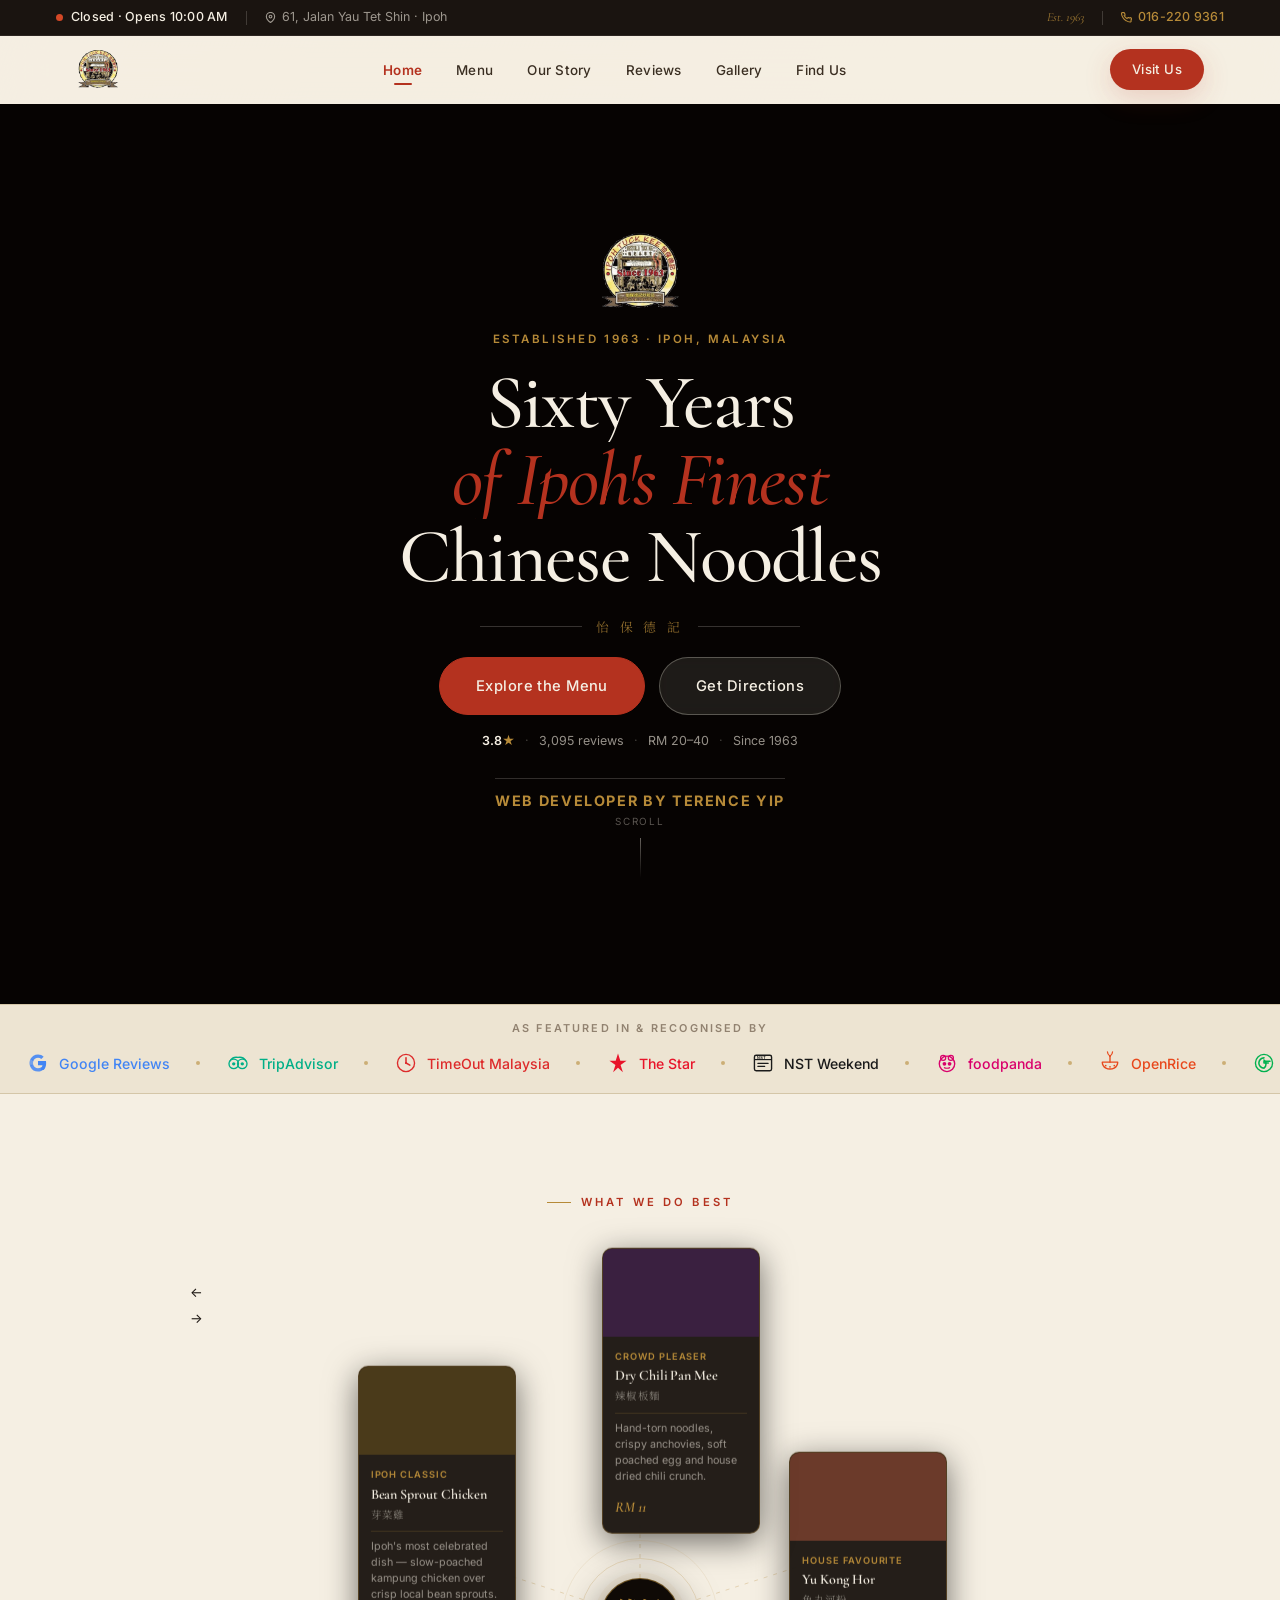
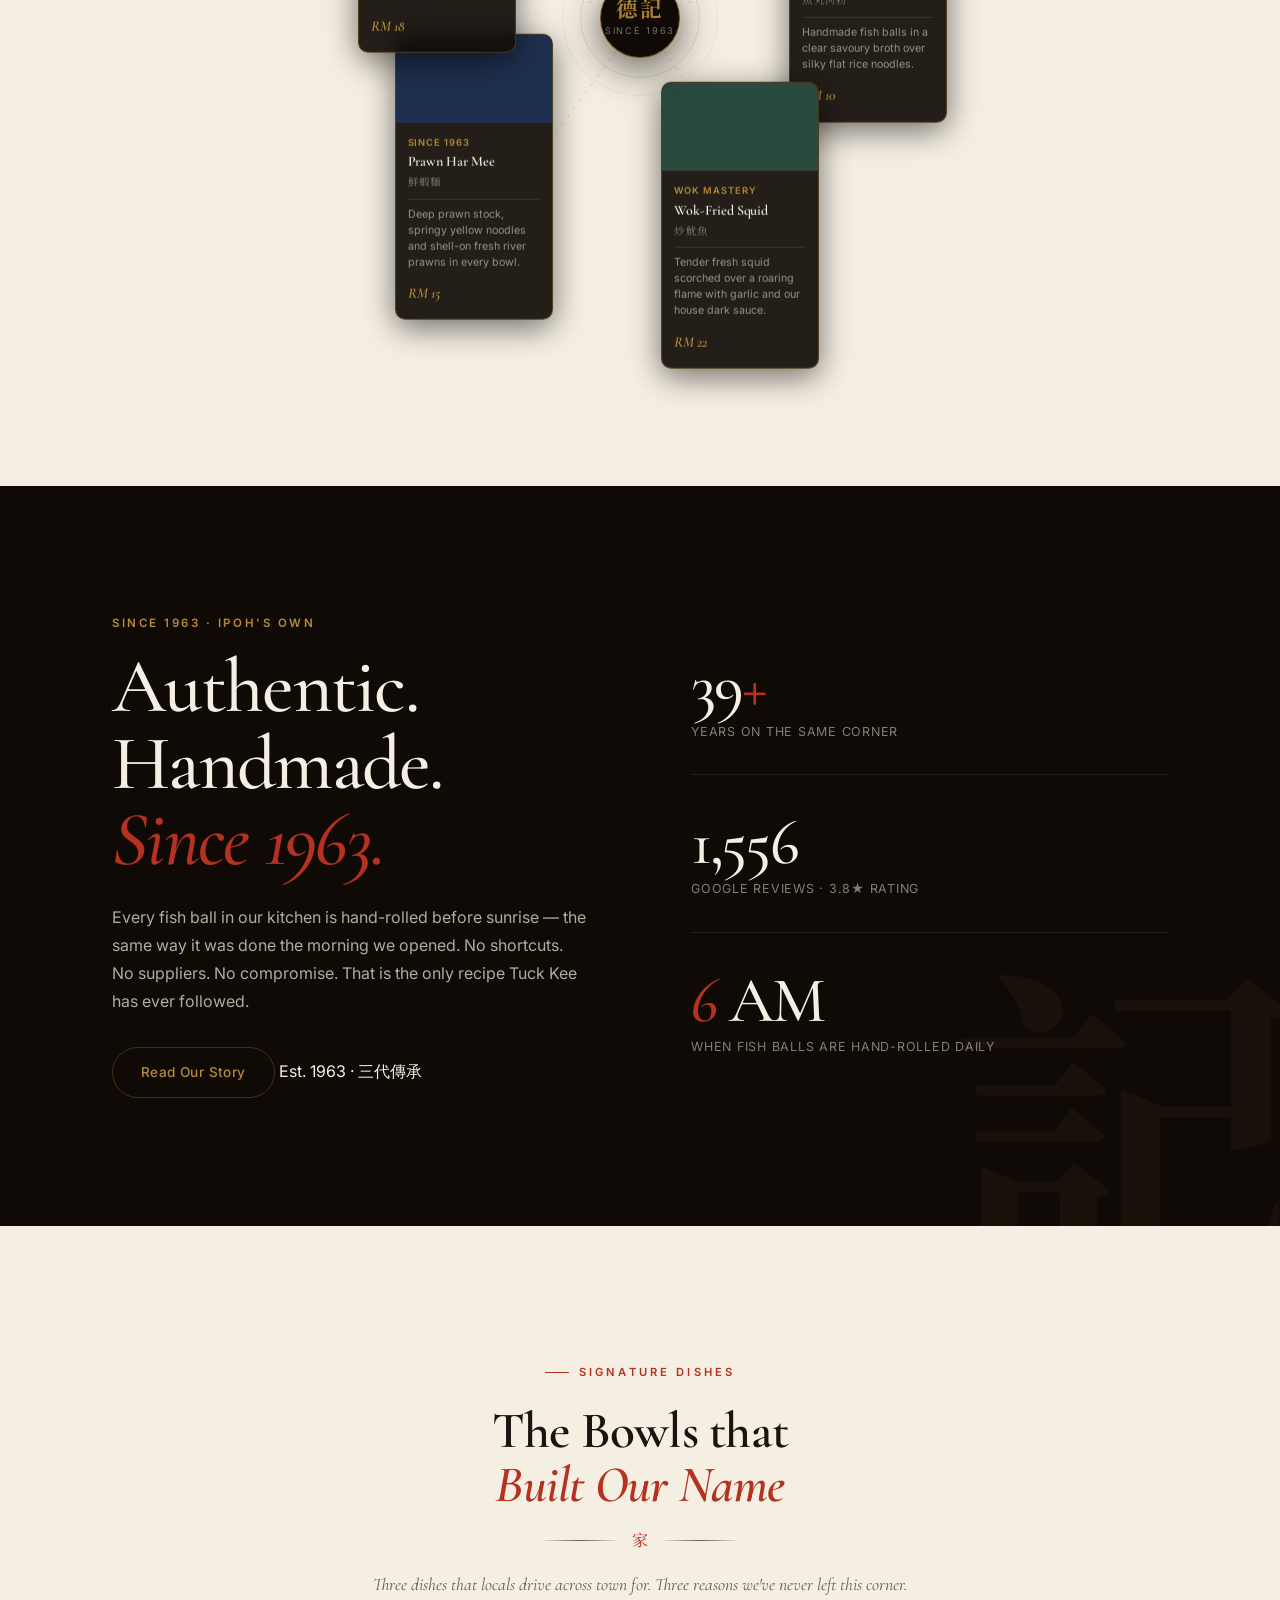
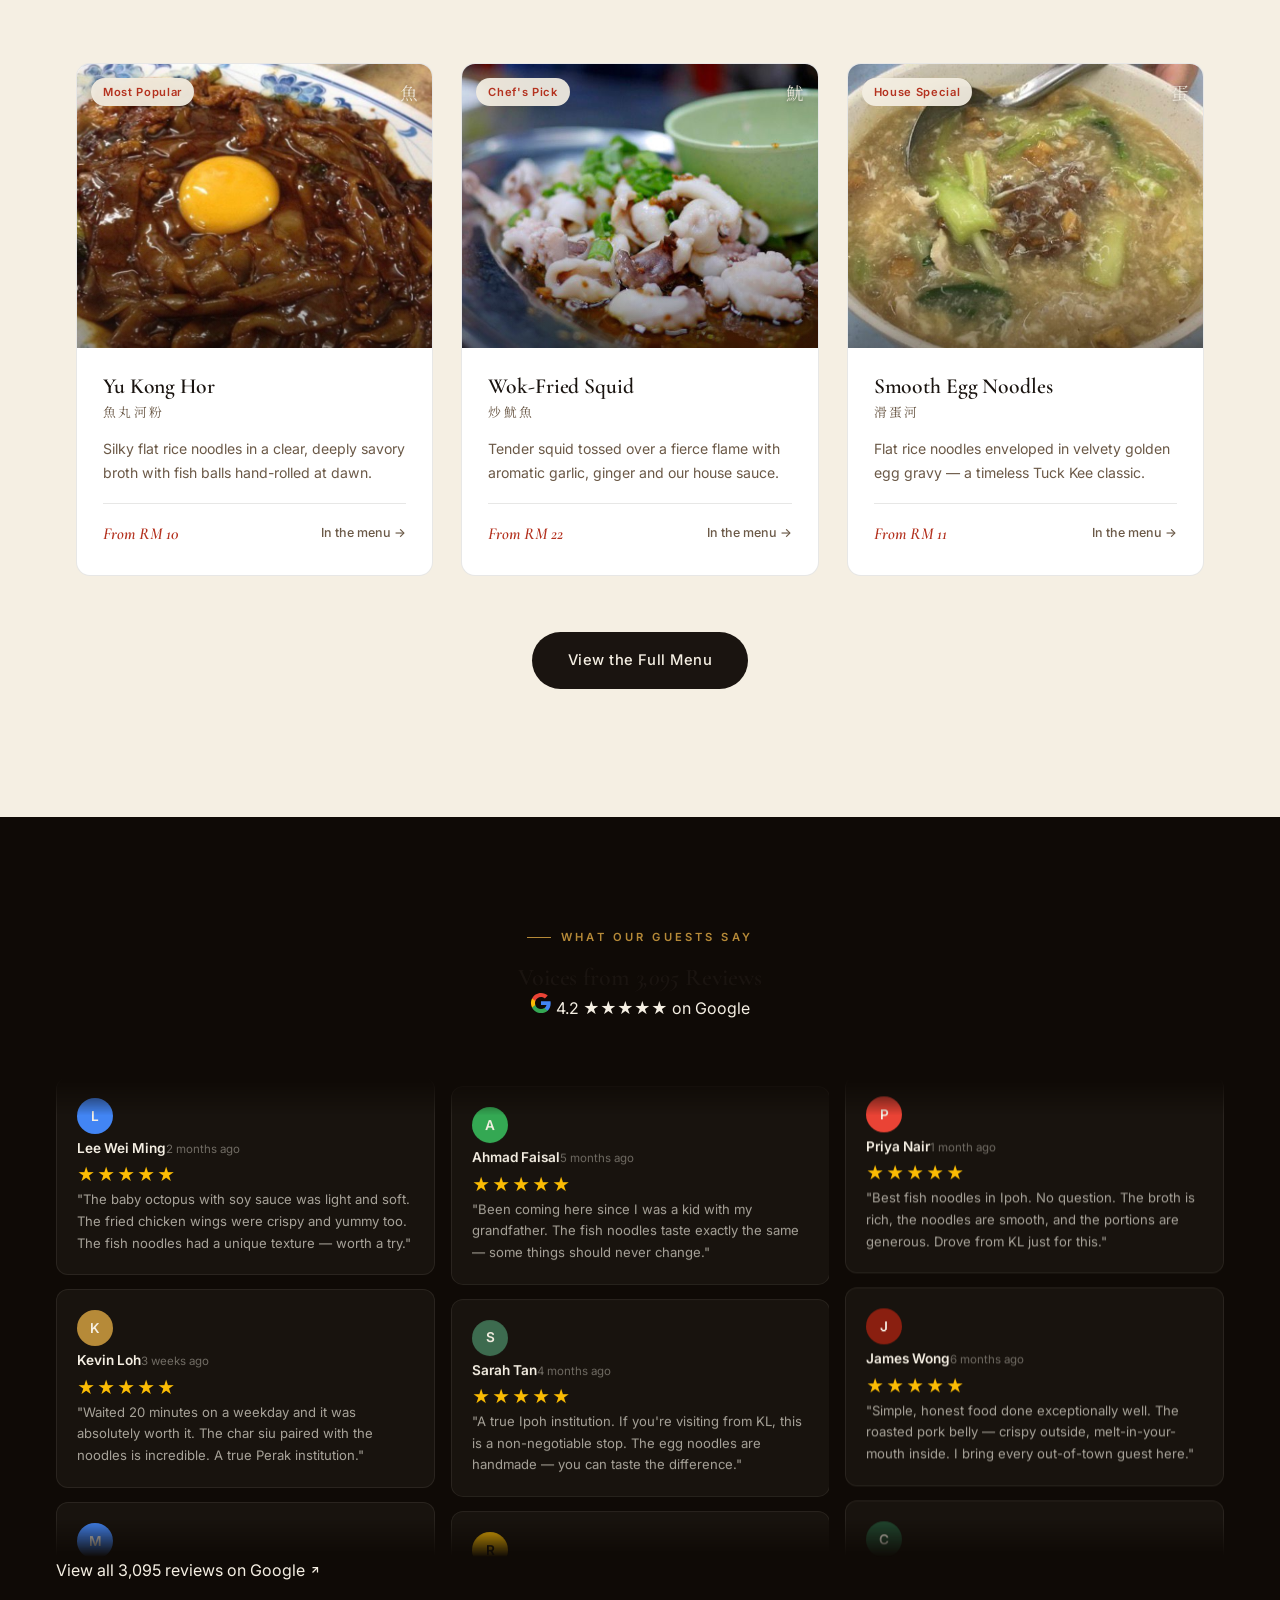
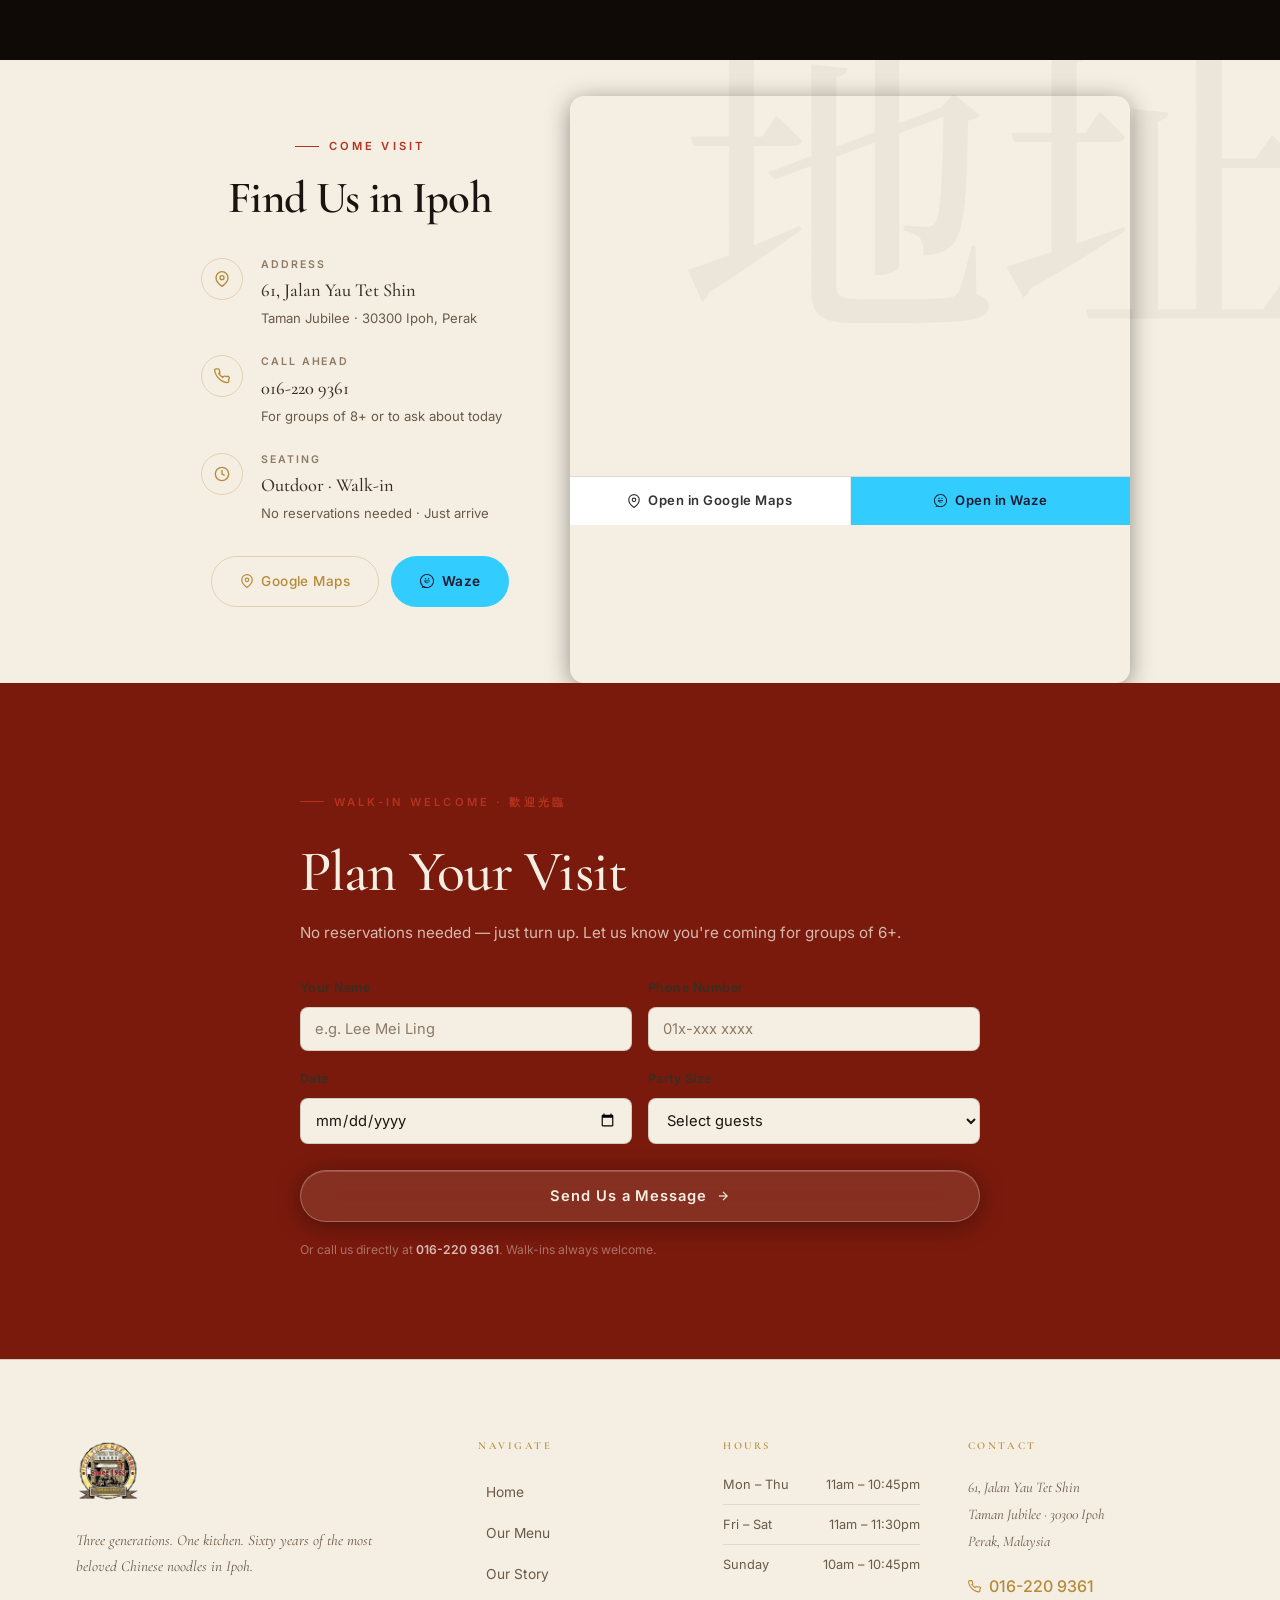
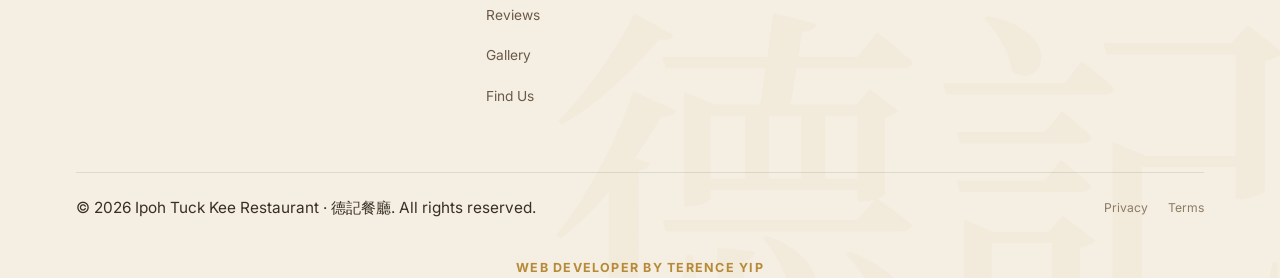
==== commit a4f8339c: "Add Open Graph meta tags to all pages for WhatsApp link preview" ====
--- a/index.html
+++ b/index.html
@@ -6,10 +6,21 @@
   <meta name="theme-color" content="#1A1410">
   <meta name="description" content="Ipoh Tuck Kee Restaurant — Authentic Chinese noodles since 1963. 61, Jalan Yau Tet Shin, Ipoh. Open daily. Call 016-220 9361.">
   <title>Ipoh Tuck Kee Restaurant · 德記餐廳 · Since 1963</title>
+  <!-- Open Graph / WhatsApp preview -->
+  <meta property="og:type" content="website">
+  <meta property="og:url" content="https://www.tuckkeeipoh.com/">
+  <meta property="og:title" content="Ipoh Tuck Kee Restaurant · 德記餐廳 · Since 1963">
+  <meta property="og:description" content="Authentic Chinese noodles since 1963. Three generations of handcrafted flavour in the heart of Ipoh.">
+  <meta property="og:image" content="https://www.tuckkeeipoh.com/images/logo.png">
+  <meta property="og:image:width" content="400">
+  <meta property="og:image:height" content="400">
+  <meta property="og:site_name" content="Ipoh Tuck Kee Restaurant">
+  <meta name="twitter:card" content="summary">
+  <meta name="twitter:image" content="https://www.tuckkeeipoh.com/images/logo.png">
   <link rel="preconnect" href="https://fonts.googleapis.com">
   <link rel="preconnect" href="https://fonts.gstatic.com" crossorigin>
   <link href="https://fonts.googleapis.com/css2?family=Cormorant+Garamond:ital,wght@0,400;0,500;0,600;0,700;1,400;1,500;1,600&family=Inter:wght@300;400;500;600;700&family=Noto+Serif+SC:wght@400;500;600&display=swap" rel="stylesheet">
-  <link rel="stylesheet" href="css/main.css?v=58">
+  <link rel="stylesheet" href="css/main.css?v=59">
 </head>
 <body>
 
--- a/css/main.css
+++ b/css/main.css
@@ -1192,6 +1192,19 @@
 }
 .cart-total-row span:first-child{font-size:0.86rem;color:var(--ink-2);font-weight:500}
 .cart-total{font-family:var(--f-display);font-style:italic;font-size:1.5rem;font-weight:600;color:var(--cinnabar)}
+.cart-customer-form{margin-bottom:16px}
+.cart-form-label{font-size:0.72rem;font-weight:600;letter-spacing:0.1em;text-transform:uppercase;color:var(--ink-2);margin-bottom:10px}
+.cart-input{
+  display:block;width:100%;padding:10px 14px;
+  border:1px solid var(--line-strong);border-radius:8px;
+  font-size:0.86rem;font-family:var(--f-body);color:var(--ink);
+  background:var(--paper);margin-bottom:8px;
+  transition:border-color 0.15s;box-sizing:border-box;
+}
+.cart-input:focus{outline:none;border-color:var(--cinnabar)}
+.cart-input::placeholder{color:var(--ink-3)}
+.cart-input-address{resize:vertical;min-height:72px;line-height:1.5}
+.cart-form-error{font-size:0.76rem;color:var(--cinnabar);margin-bottom:10px;font-weight:500}
 .cart-note{
   font-size:0.74rem;color:var(--ink-3);
   margin-top:14px;line-height:1.6;text-align:center;
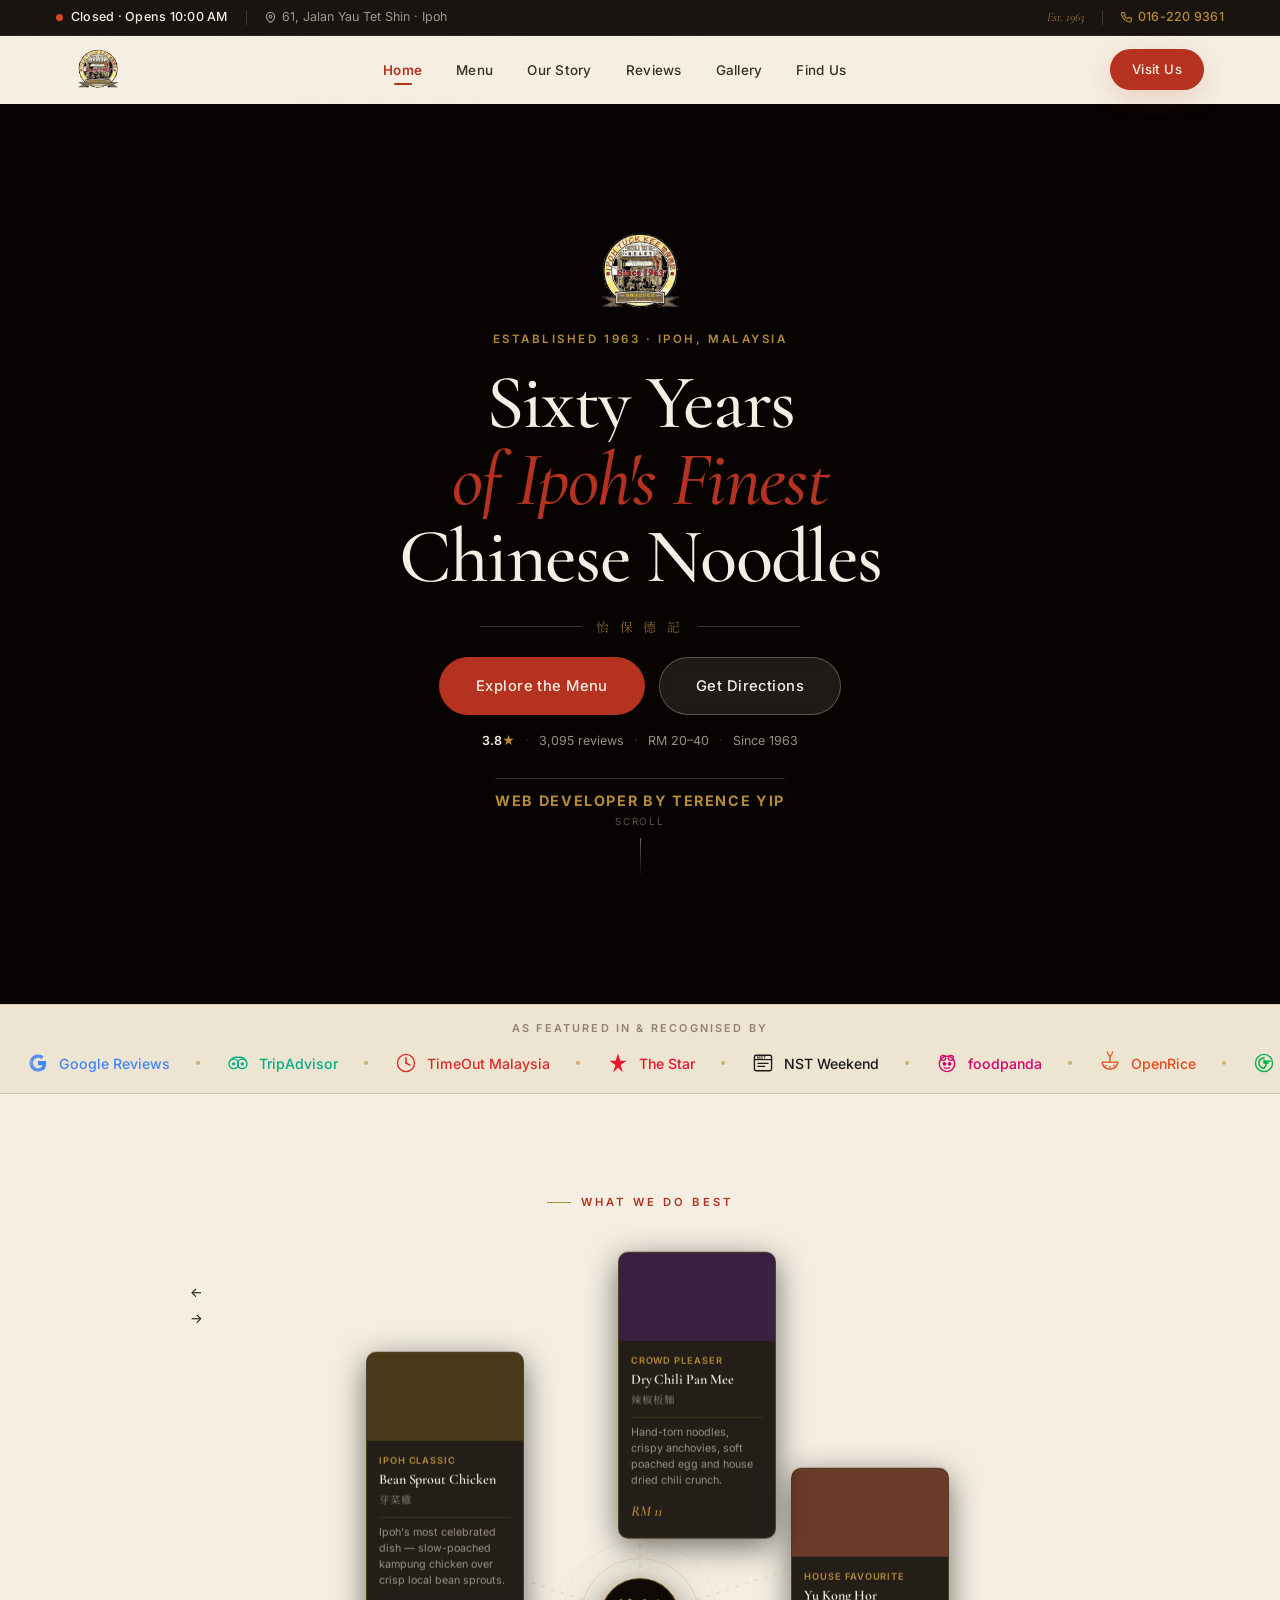
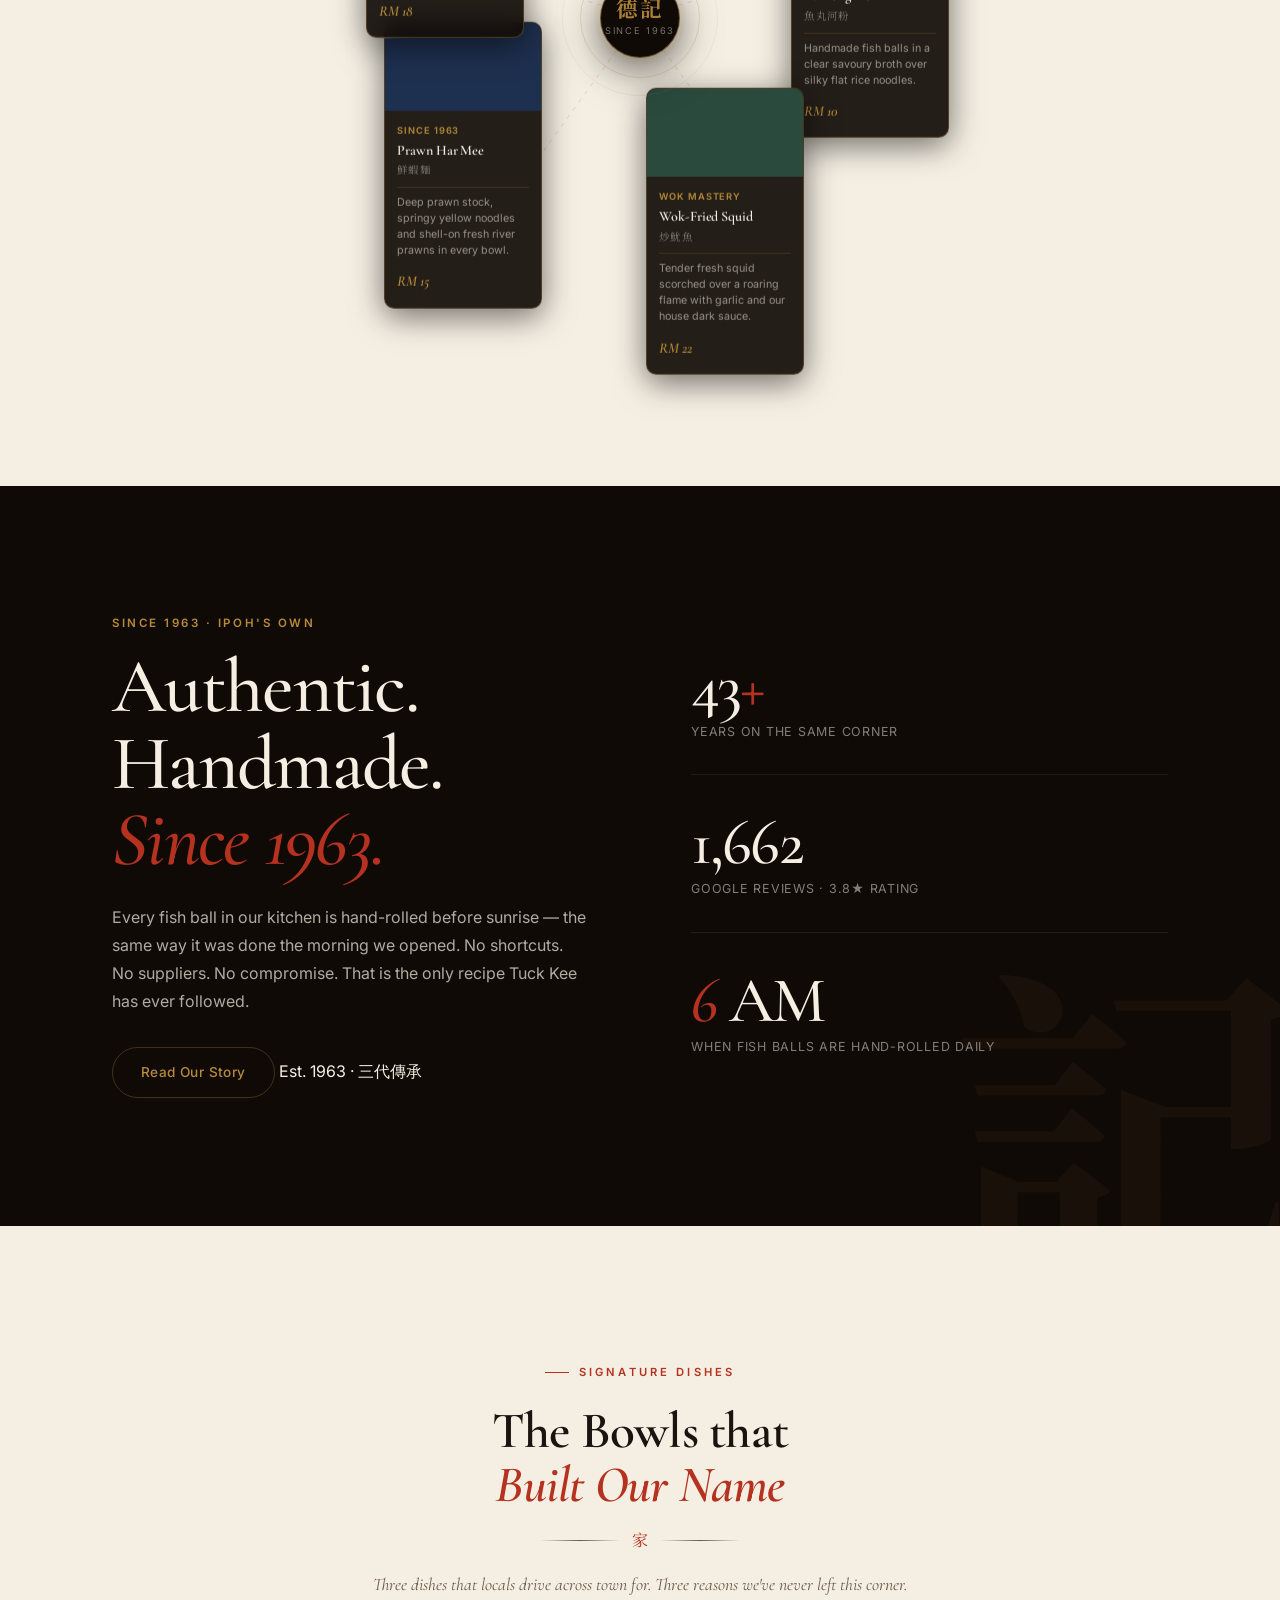
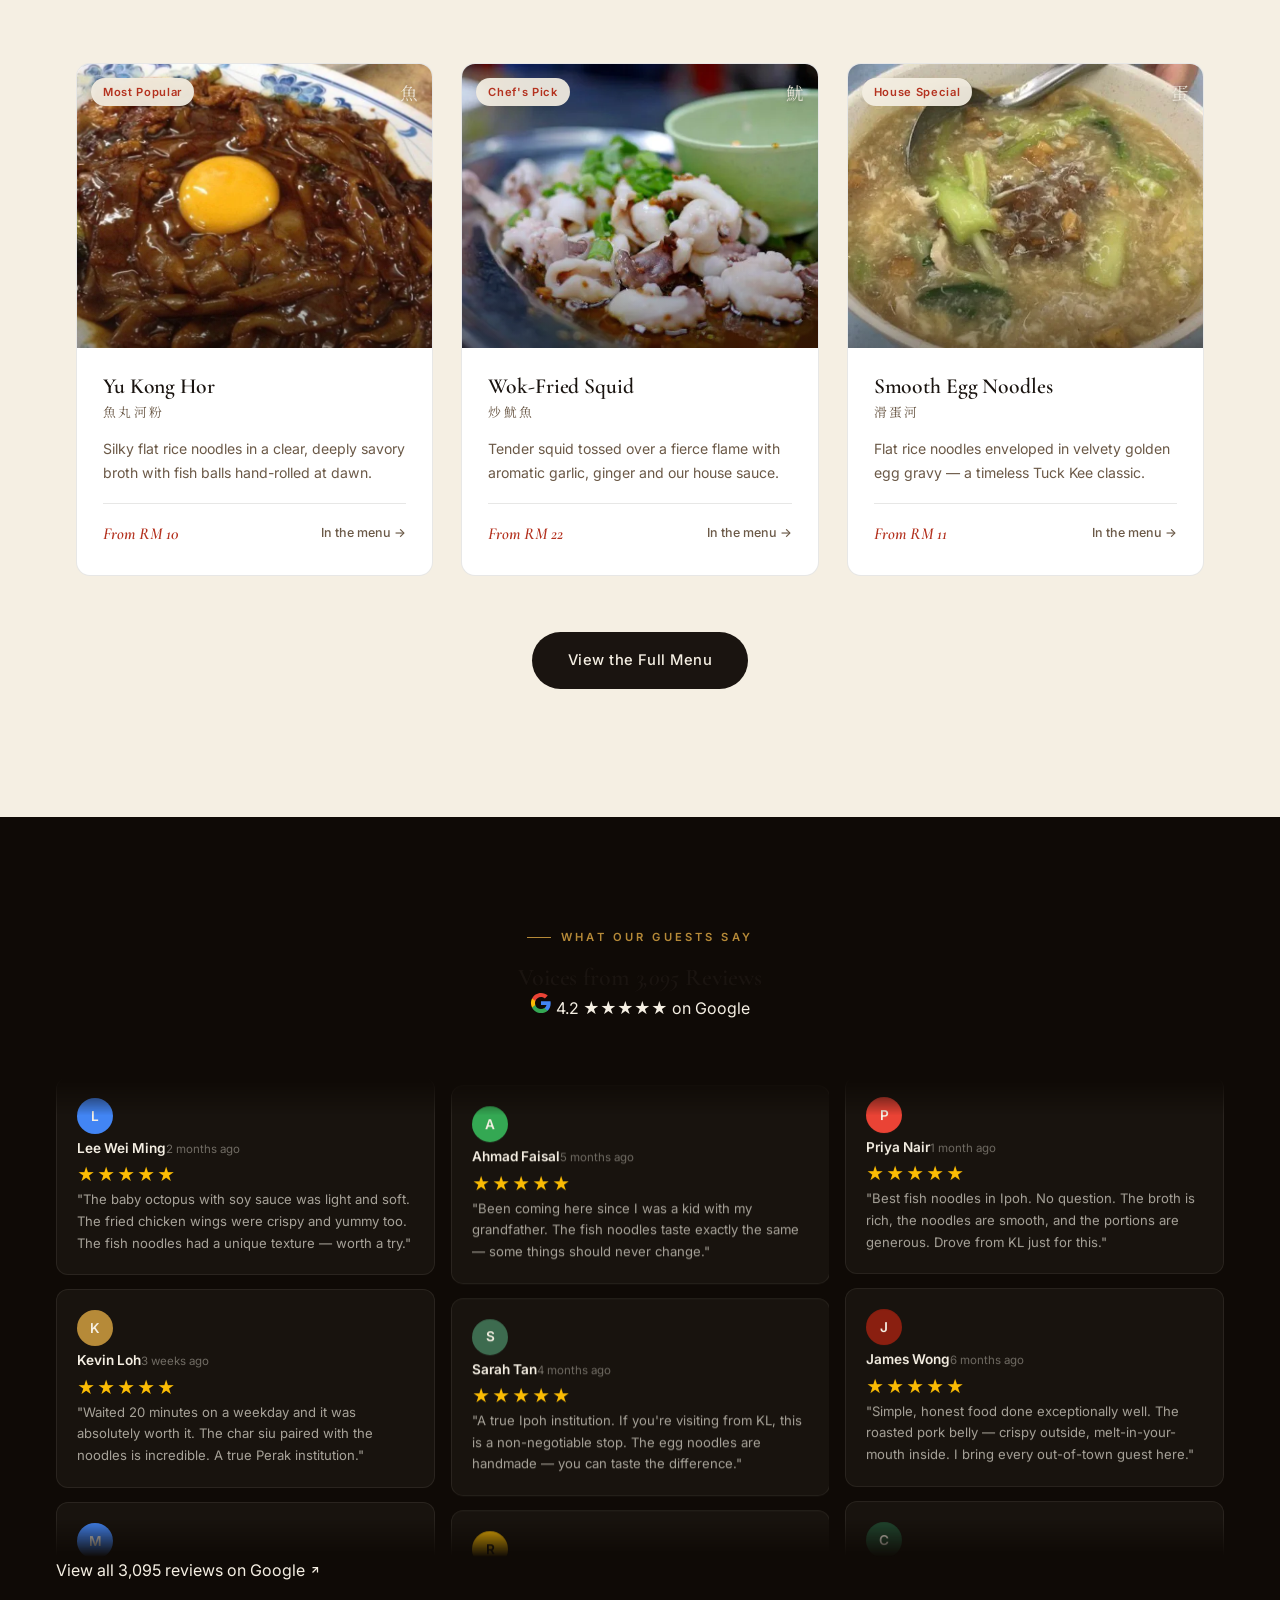
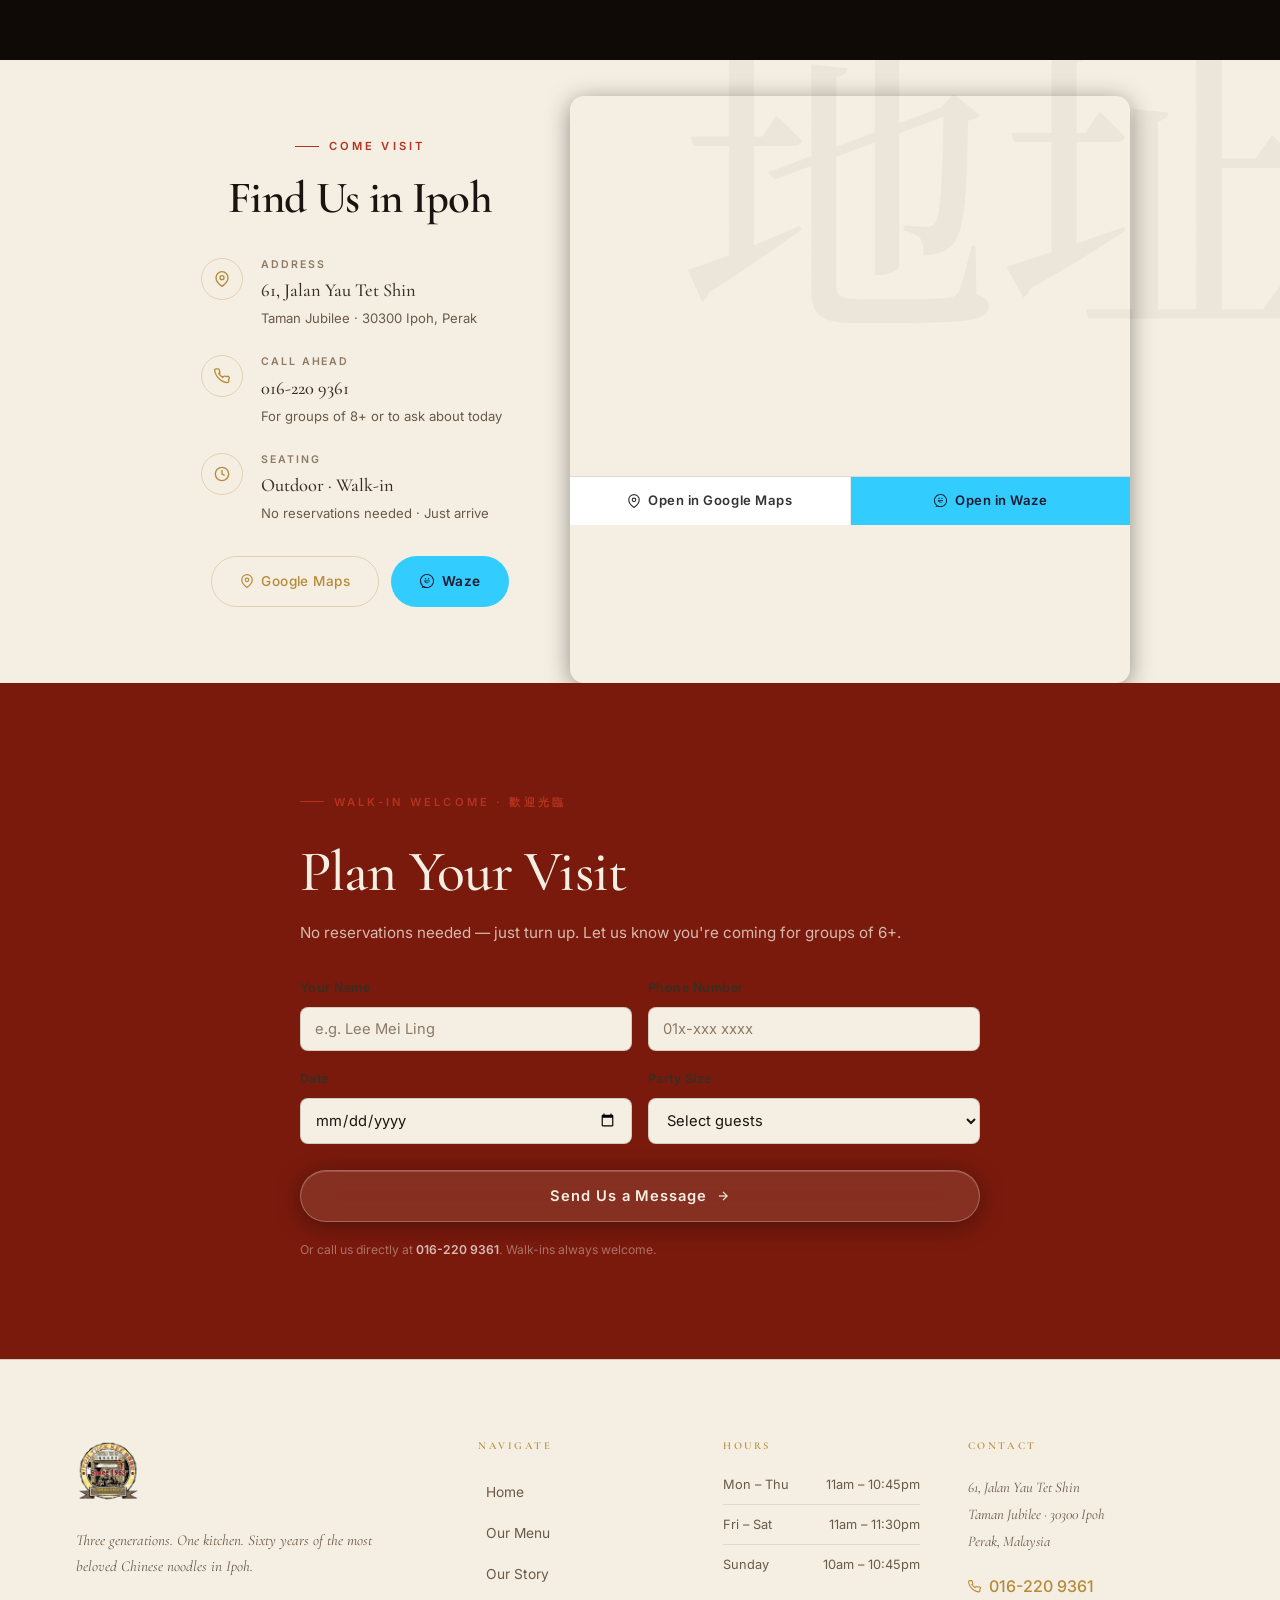
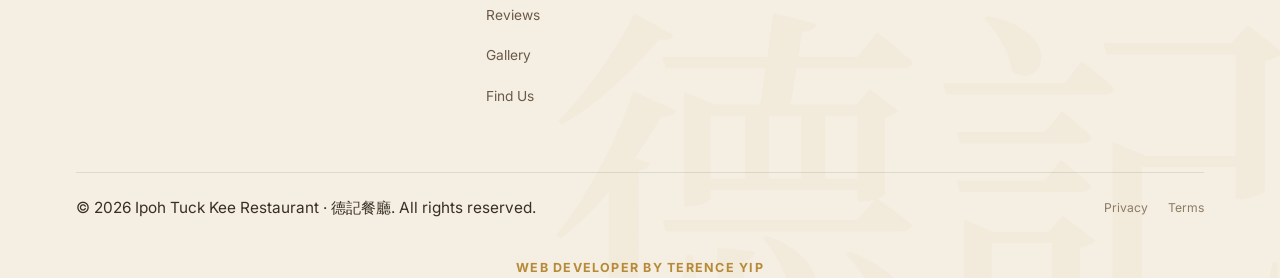
==== commit d72b8bbe: "Speed optimization: WebP images, cache headers, defer JS, lazy loading" ====
--- a/index.html
+++ b/index.html
@@ -20,7 +20,7 @@
   <link rel="preconnect" href="https://fonts.googleapis.com">
   <link rel="preconnect" href="https://fonts.gstatic.com" crossorigin>
   <link href="https://fonts.googleapis.com/css2?family=Cormorant+Garamond:ital,wght@0,400;0,500;0,600;0,700;1,400;1,500;1,600&family=Inter:wght@300;400;500;600;700&family=Noto+Serif+SC:wght@400;500;600&display=swap" rel="stylesheet">
-  <link rel="stylesheet" href="css/main.css?v=59">
+  <link rel="stylesheet" href="css/main.css?v=60">
 </head>
 <body>
 
@@ -51,7 +51,7 @@
 <nav class="nav" id="nav" role="navigation" aria-label="Main">
   <div class="nav-inner wrap">
     <a href="index.html" class="nav-logo" aria-label="Ipoh Tuck Kee — Home">
-      <img src="images/logo.png" alt="Ipoh Tuck Kee · 怡保德記" class="nav-logo-img">
+      <img src="images/logo.png" alt="Ipoh Tuck Kee · 怡保德記" class="nav-logo-img" loading="lazy">
     </a>
     <ul class="nav-links" id="navLinks" role="menubar">
       <li><a href="index.html"      class="nav-link active" role="menuitem">Home</a></li>
@@ -964,7 +964,7 @@
     <div class="footer-top">
       <div class="footer-brand">
         <div class="footer-logo">
-          <img src="images/logo.png" alt="Ipoh Tuck Kee" class="footer-logo-img">
+          <img src="images/logo.png" alt="Ipoh Tuck Kee" class="footer-logo-img" loading="lazy">
         </div>
         <p class="footer-tagline">
           Three generations. One kitchen. Sixty years of the most beloved Chinese noodles in Ipoh.
@@ -1018,7 +1018,7 @@
 </footer>
 
 
-<script src="js/main.js"></script>
+<script src="js/main.js" defer></script>
 <script>
 (function(){
   var orb   = document.querySelector('.orb-section');
--- a/css/main.css
+++ b/css/main.css
@@ -690,9 +690,9 @@
   color:rgba(245,239,227,0.85);font-size:1.1rem;
   text-shadow:0 1px 4px rgba(0,0,0,0.4);
 }
-.d-img-1{background:url('../images/dish-yu-kong-hor.jpg') center/cover no-repeat}
-.d-img-2{background:url('../images/dish-wok-squid.jpg') center/cover no-repeat}
-.d-img-3{background:url('../images/dish-egg-noodle.jpg') center/cover no-repeat}
+.d-img-1{background:url('../images/dish-yu-kong-hor.webp') center/cover no-repeat}
+.d-img-2{background:url('../images/dish-wok-squid.webp') center/cover no-repeat}
+.d-img-3{background:url('../images/dish-egg-noodle.webp') center/cover no-repeat}
 
 .d-card-body{padding:26px 26px 28px}
 .d-card-name{
@@ -1380,22 +1380,22 @@
 .gal-sub{color:rgba(245,239,227,0.65);font-size:0.74rem}
 
 /* Gallery images — Ipoh Tuck Kee photos */
-.gi-yukong-1   {background:url('../images/dish-yu-kong-hor.jpg') center/cover no-repeat}
-.gi-ext-night  {background:url('../images/story-heritage.jpeg') center/cover no-repeat}
-.gi-wings      {background:url('../images/story-1985.jpeg') center/cover no-repeat}
-.gi-octopus    {background:url('../images/lohmee.jpeg') center/cover no-repeat}
-.gi-wok        {background:url('../images/story-1960.jpeg') center/cover no-repeat}
-.gi-smooth-egg {background:url('../images/dish-egg-noodle.jpg') center/cover no-repeat}
-.gi-squid      {background:url('../images/dish-wok-squid.jpg') center/cover no-repeat}
-.gi-street     {background:url('../images/story-2010.jpeg') center/cover no-repeat}
-.gi-wonton     {background:url('../images/wantonnoodlesoup.jpeg') center/cover no-repeat}
-.gi-ytf        {background:url('../images/panmee.jpeg') center/cover no-repeat}
-.gi-fishballs  {background:url('../images/story-today.jpeg') center/cover no-repeat}
-.gi-prawn      {background:url('../images/dish-wok-squid.jpg') center 30%/cover no-repeat}
-.gi-evening    {background:url('../images/story-heritage.jpeg') center 60%/cover no-repeat}
-.gi-char-kway  {background:url('../images/charkueyteow.jpeg') center/cover no-repeat}
-.gi-family     {background:url('../images/story-2010.jpeg') center top/cover no-repeat}
-.gi-beansprout {background:url('../images/dish-egg-noodle.jpg') center/cover no-repeat}
+.gi-yukong-1   {background:url('../images/dish-yu-kong-hor.webp') center/cover no-repeat}
+.gi-ext-night  {background:url('../images/story-heritage.webp') center/cover no-repeat}
+.gi-wings      {background:url('../images/story-1985.webp') center/cover no-repeat}
+.gi-octopus    {background:url('../images/lohmee.webp') center/cover no-repeat}
+.gi-wok        {background:url('../images/story-1960.webp') center/cover no-repeat}
+.gi-smooth-egg {background:url('../images/dish-egg-noodle.webp') center/cover no-repeat}
+.gi-squid      {background:url('../images/dish-wok-squid.webp') center/cover no-repeat}
+.gi-street     {background:url('../images/story-2010.webp') center/cover no-repeat}
+.gi-wonton     {background:url('../images/wantonnoodlesoup.webp') center/cover no-repeat}
+.gi-ytf        {background:url('../images/panmee.webp') center/cover no-repeat}
+.gi-fishballs  {background:url('../images/story-today.webp') center/cover no-repeat}
+.gi-prawn      {background:url('../images/dish-wok-squid.webp') center 30%/cover no-repeat}
+.gi-evening    {background:url('../images/story-heritage.webp') center 60%/cover no-repeat}
+.gi-char-kway  {background:url('../images/charkueyteow.webp') center/cover no-repeat}
+.gi-family     {background:url('../images/story-2010.webp') center top/cover no-repeat}
+.gi-beansprout {background:url('../images/dish-egg-noodle.webp') center/cover no-repeat}
 
 /* Lightbox */
 .lightbox{
@@ -1428,13 +1428,13 @@
 }
 
 /* Menu item photo gradients */
-.mi-yukong       {background:url('../images/dish-yu-kong-hor.jpg') center/cover no-repeat}
-.mi-smooth-egg   {background:url('../images/dish-egg-noodle.jpg') center/cover no-repeat}
-.mi-wonton       {background:url('../images/wantonnoodlesoup.jpeg') center/cover no-repeat}
-.mi-char-kway    {background:url('../images/charkueyteow.jpeg') center/cover no-repeat}
-.mi-lor-mee      {background:url('../images/lohmee.jpeg') center/cover no-repeat}
-.mi-pan-mee      {background:url('../images/panmee.jpeg') center/cover no-repeat}
-.mi-squid        {background:url('../images/dish-wok-squid.jpg') center/cover no-repeat}
+.mi-yukong       {background:url('../images/dish-yu-kong-hor.webp') center/cover no-repeat}
+.mi-smooth-egg   {background:url('../images/dish-egg-noodle.webp') center/cover no-repeat}
+.mi-wonton       {background:url('../images/wantonnoodlesoup.webp') center/cover no-repeat}
+.mi-char-kway    {background:url('../images/charkueyteow.webp') center/cover no-repeat}
+.mi-lor-mee      {background:url('../images/lohmee.webp') center/cover no-repeat}
+.mi-pan-mee      {background:url('../images/panmee.webp') center/cover no-repeat}
+.mi-squid        {background:url('../images/dish-wok-squid.webp') center/cover no-repeat}
 .mi-octopus      {background:linear-gradient(150deg,#0A1520,#1A2850,#2850A0,#0A1838)}
 .mi-prawn        {background:linear-gradient(150deg,#4A2808,#A06020,#D09838,#6A3A08)}
 .mi-steamed-fish {background:linear-gradient(150deg,#0A1A2A,#1A4060,#2A7090,#0A2540)}
@@ -1604,7 +1604,7 @@
 .story-body + .story-body{margin-top:16px}
 .story-img{
   aspect-ratio:4/5;border-radius:var(--r-lg);overflow:hidden;
-  background:url('../images/story-heritage.jpeg') center/cover no-repeat;
+  background:url('../images/story-heritage.webp') center/cover no-repeat;
   position:relative;box-shadow:var(--sh-lg);
 }
 .story-img-label{
@@ -1638,10 +1638,10 @@
   aspect-ratio:4/3;border-radius:var(--r-lg);overflow:hidden;
   box-shadow:var(--sh-lg);position:relative;
 }
-.story-img-1965{background:url('../images/story-1960.jpeg') center/cover no-repeat}
-.story-img-1985{background:url('../images/story-1985.jpeg') center/cover no-repeat}
-.story-img-2005{background:url('../images/story-2010.jpeg') center/cover no-repeat}
-.story-img-2025{background:url('../images/story-today.jpeg') center/cover no-repeat}
+.story-img-1965{background:url('../images/story-1960.webp') center/cover no-repeat}
+.story-img-1985{background:url('../images/story-1985.webp') center/cover no-repeat}
+.story-img-2005{background:url('../images/story-2010.webp') center/cover no-repeat}
+.story-img-2025{background:url('../images/story-today.webp') center/cover no-repeat}
 
 /* Story pillars */
 .story-pillars{background:var(--night);color:var(--paper);padding-block:clamp(72px,10vw,140px);position:relative;overflow:hidden}
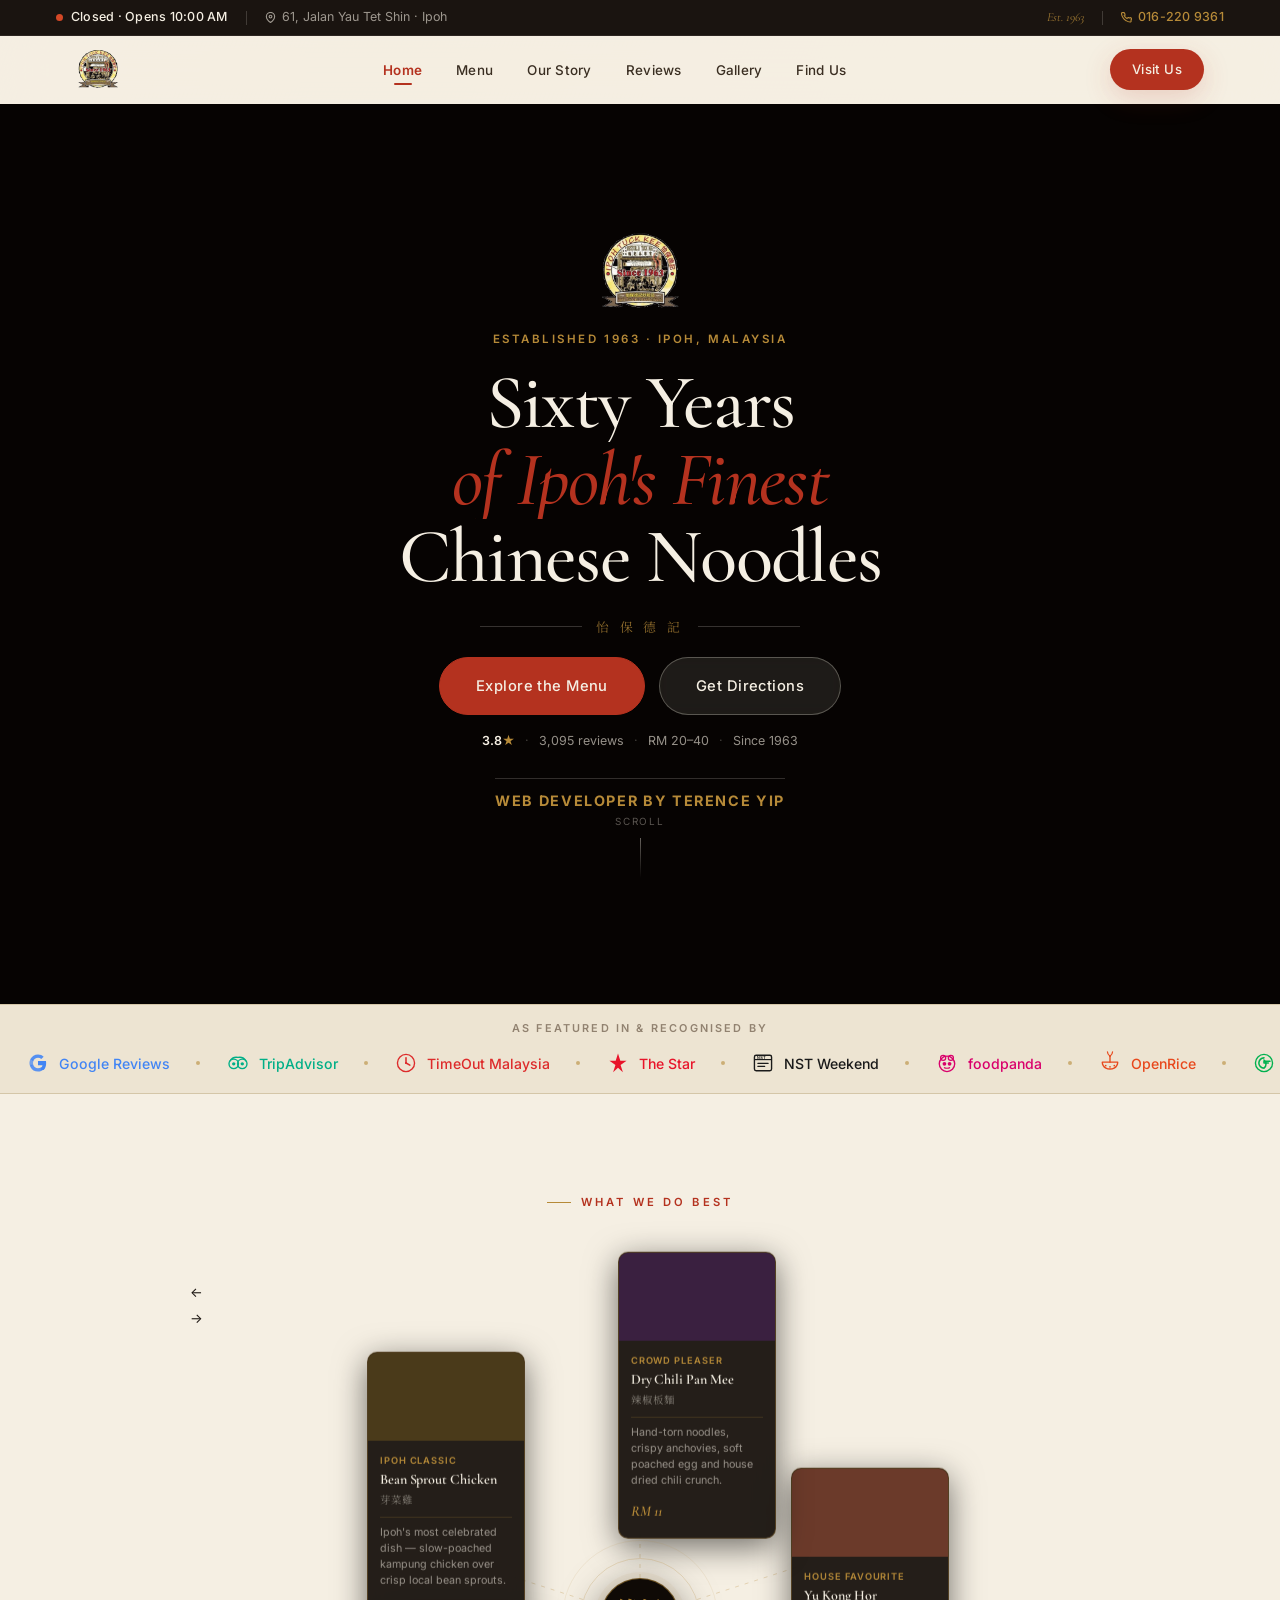
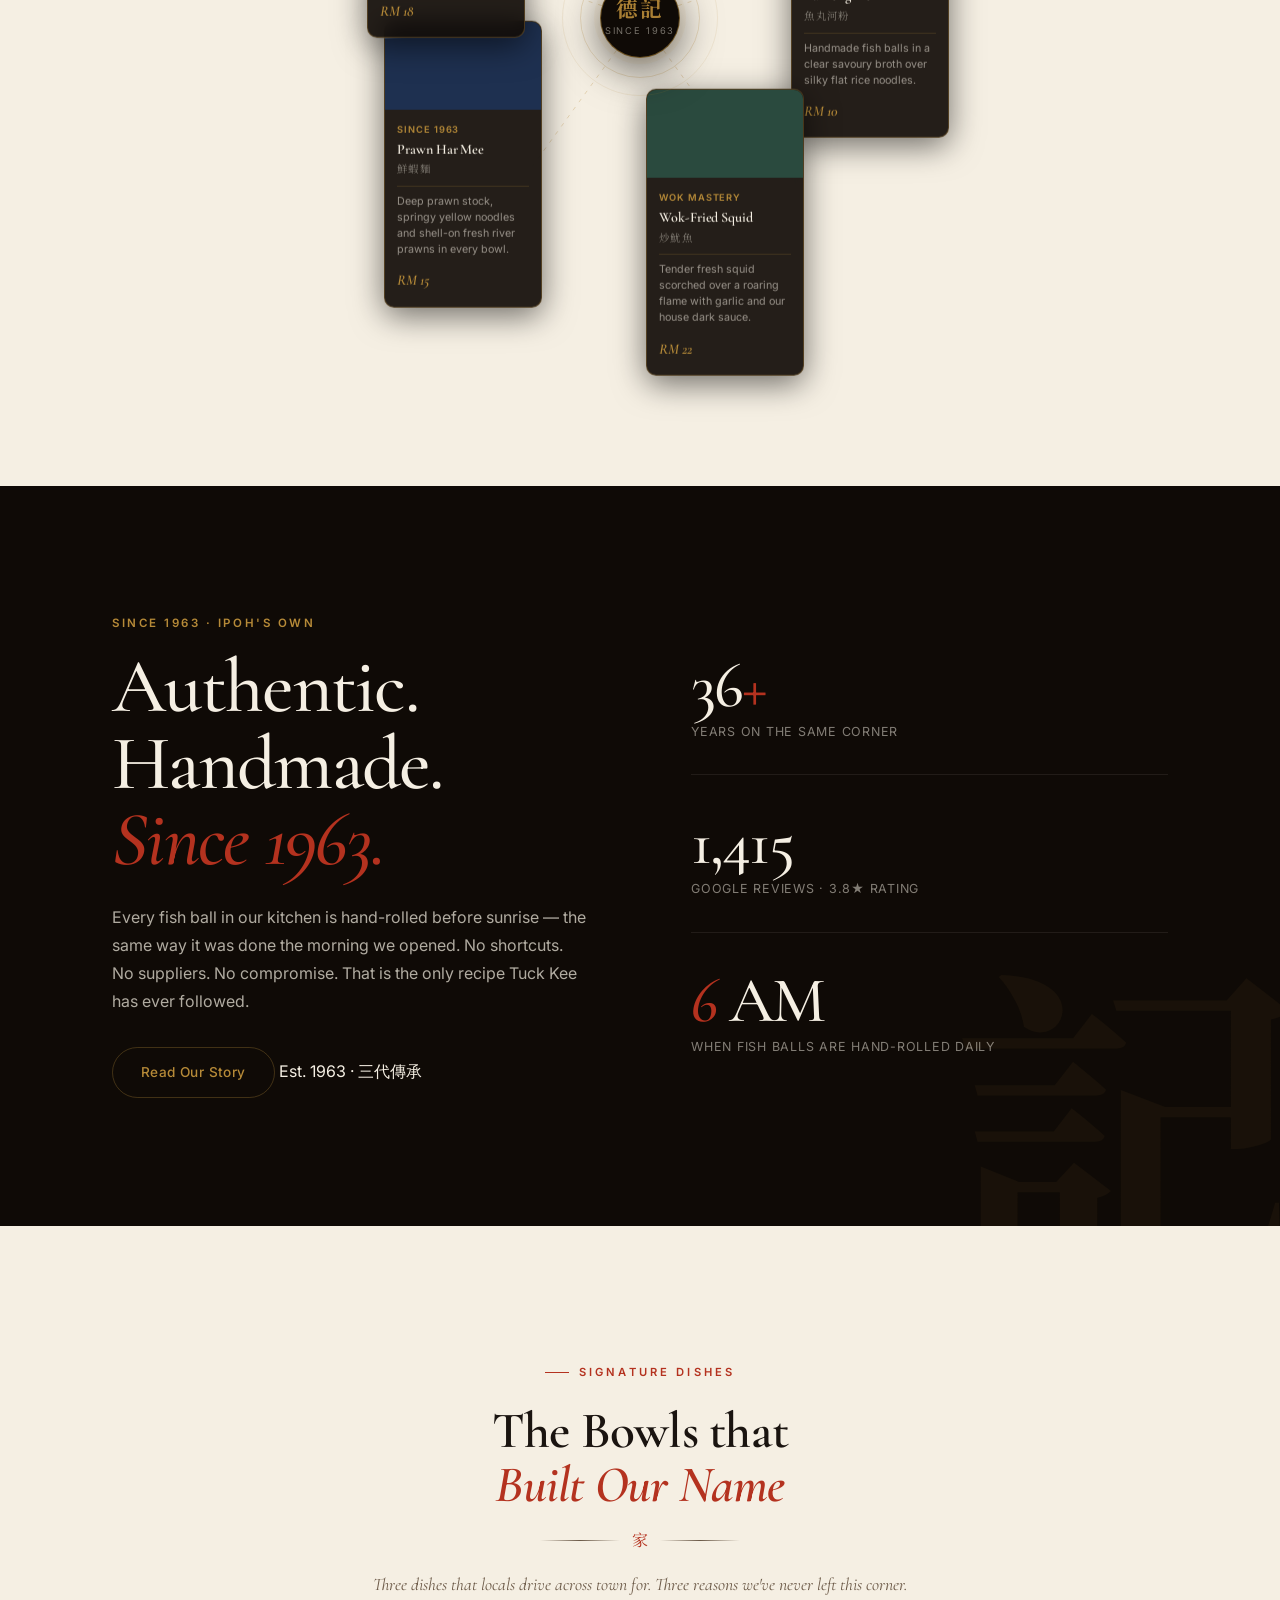
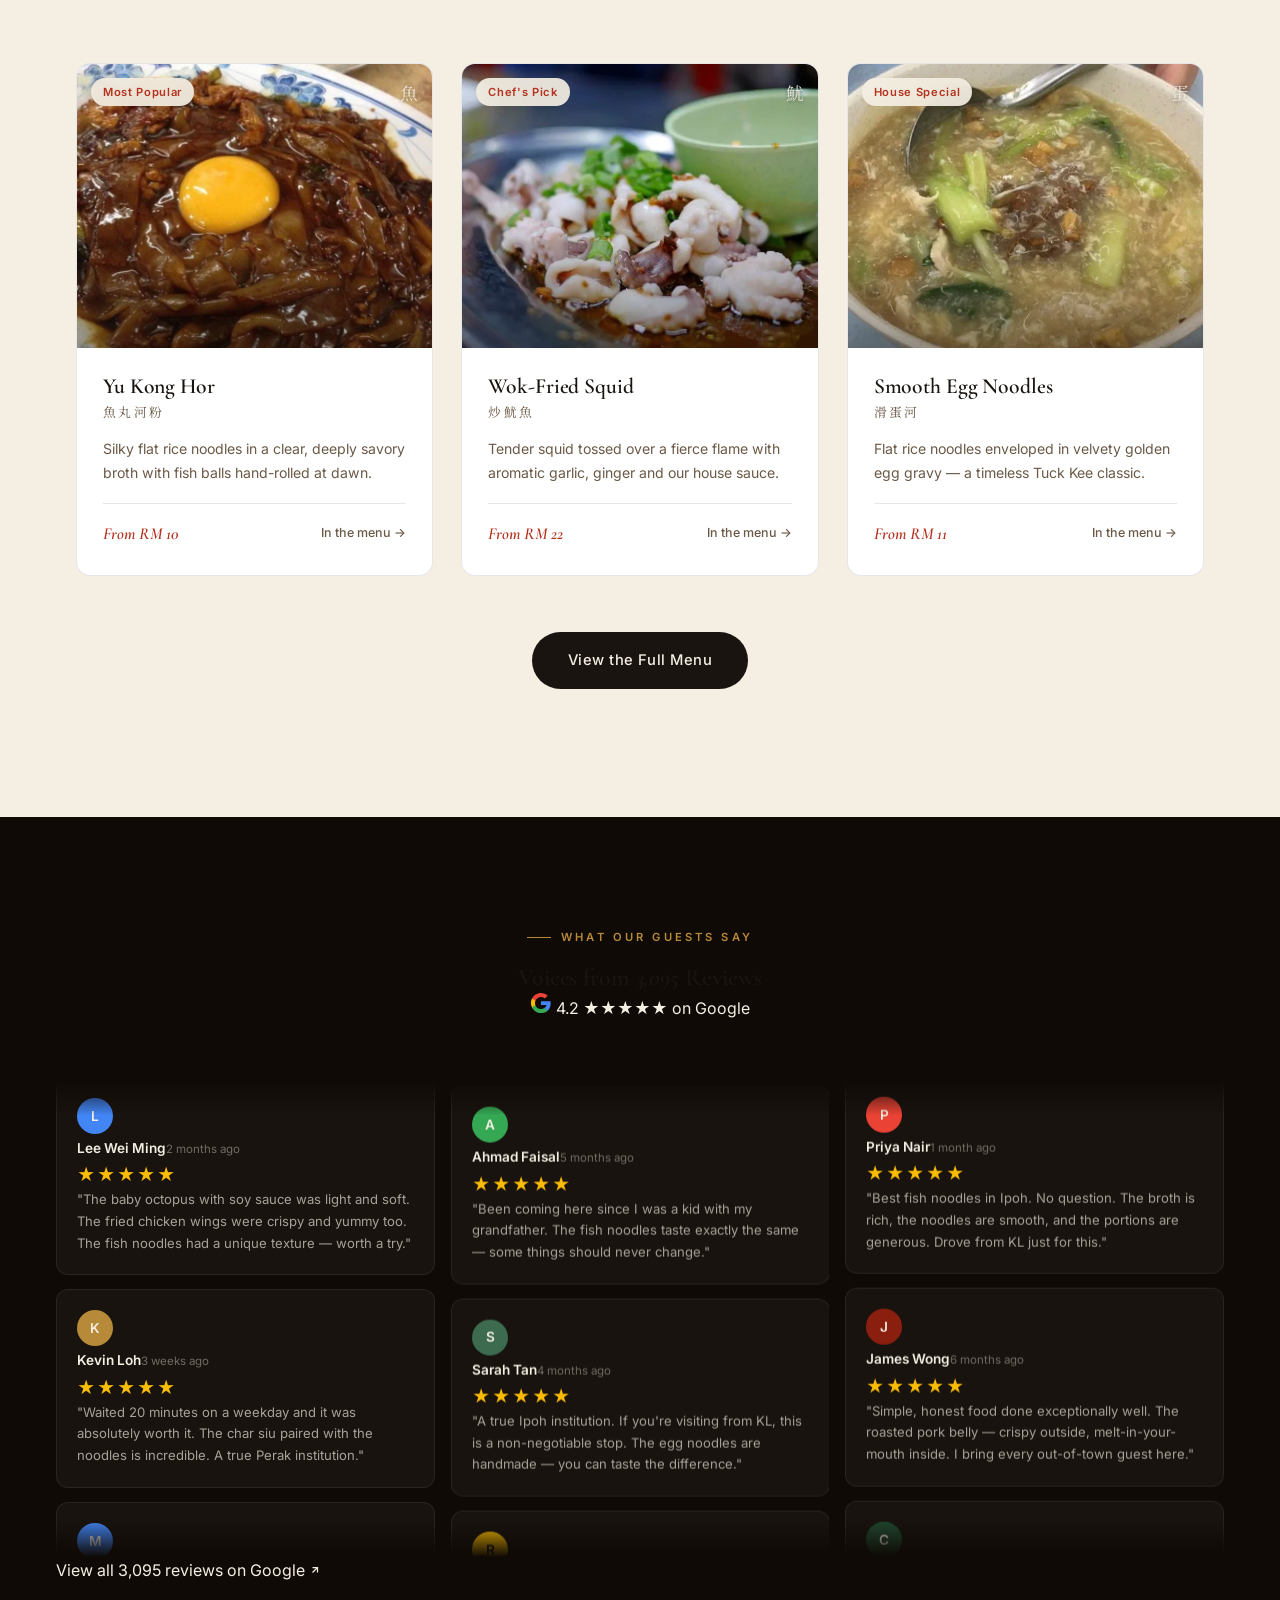
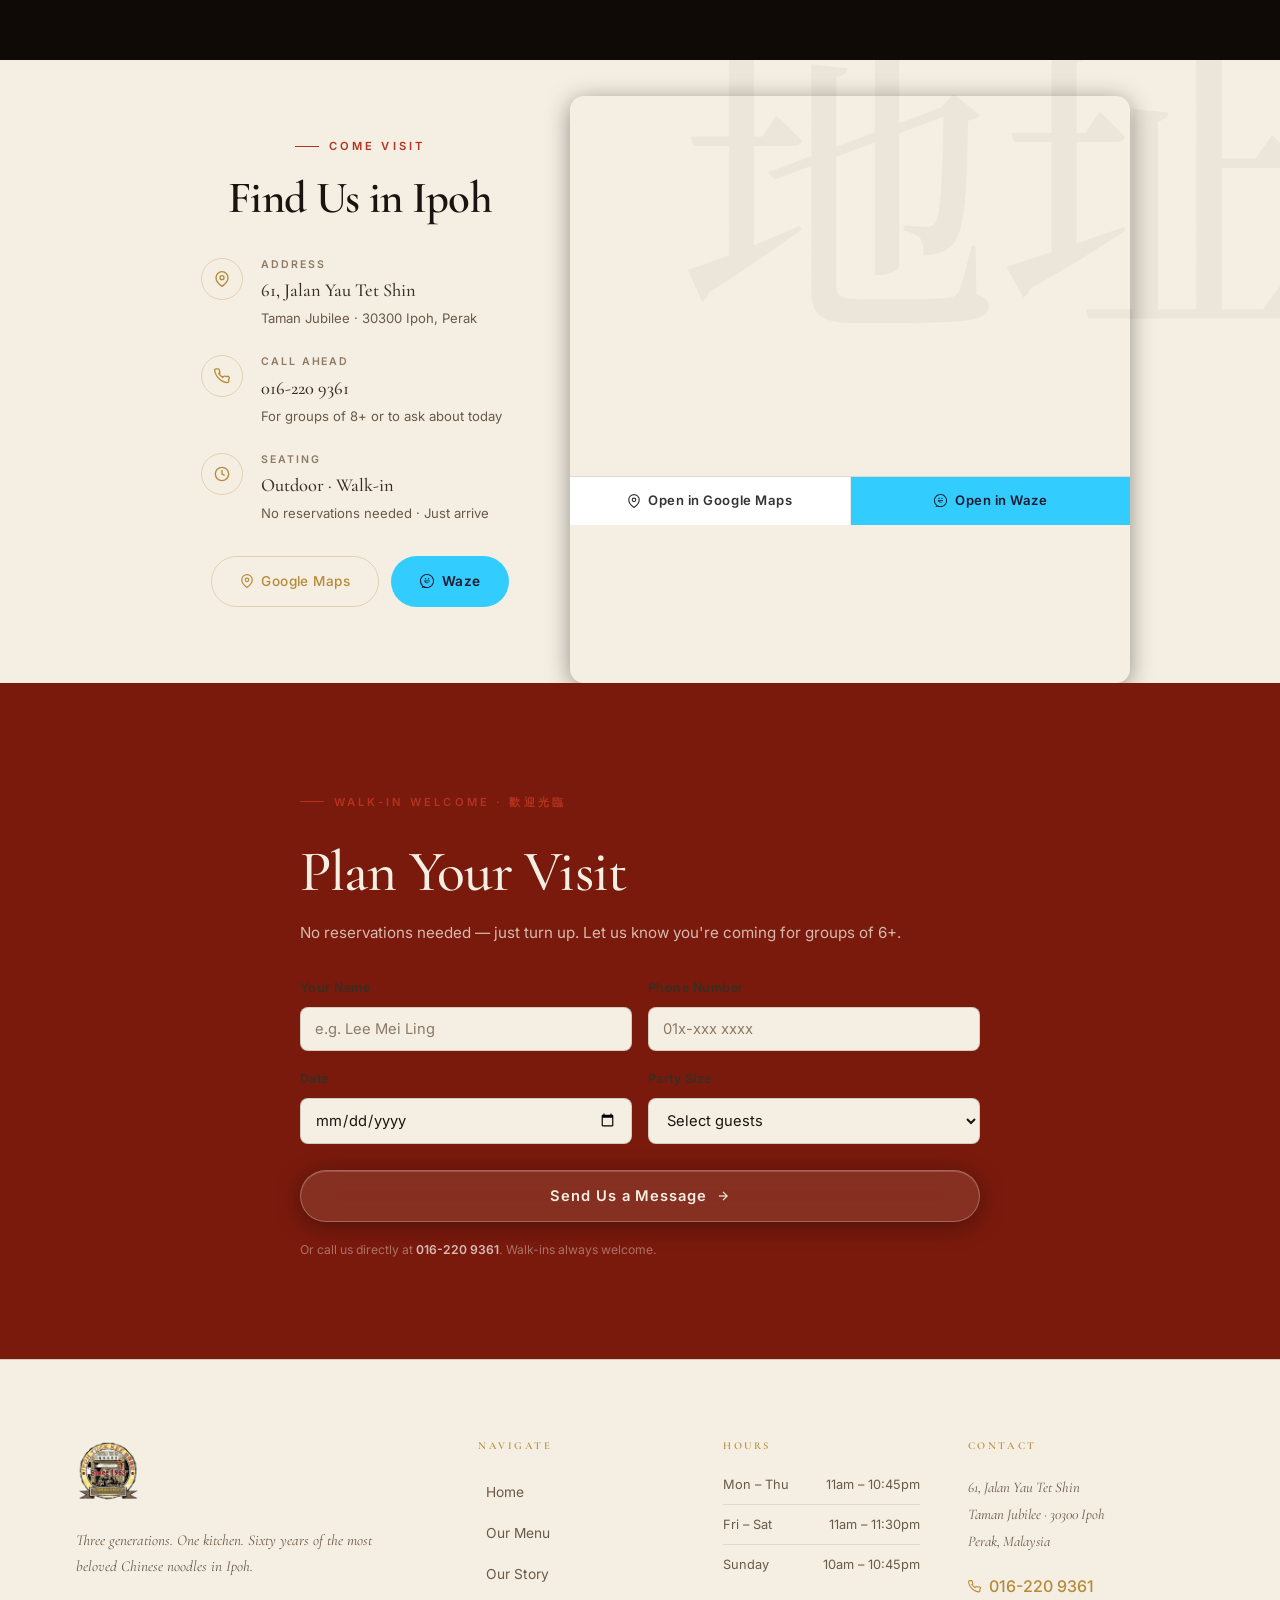
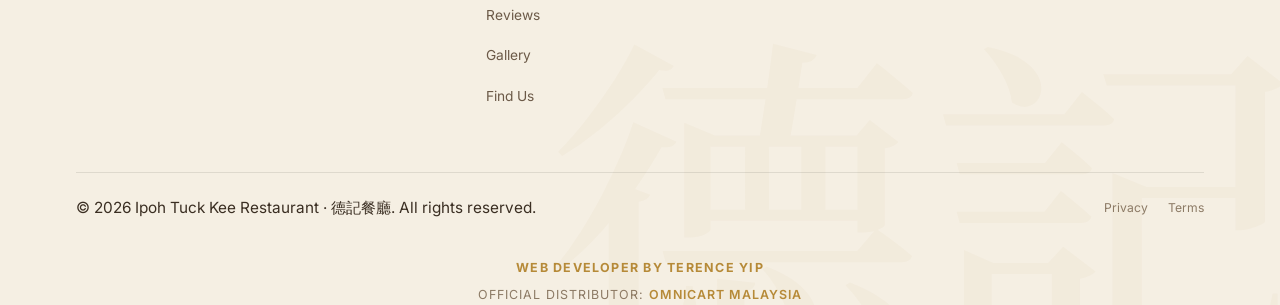
==== commit aa7bcd65: "Add Official Distributor credit (OmniCart Malaysia) to all page footers - Add footer-distributor-cre" ====
--- a/index.html
+++ b/index.html
@@ -20,7 +20,7 @@
   <link rel="preconnect" href="https://fonts.googleapis.com">
   <link rel="preconnect" href="https://fonts.gstatic.com" crossorigin>
   <link href="https://fonts.googleapis.com/css2?family=Cormorant+Garamond:ital,wght@0,400;0,500;0,600;0,700;1,400;1,500;1,600&family=Inter:wght@300;400;500;600;700&family=Noto+Serif+SC:wght@400;500;600&display=swap" rel="stylesheet">
-  <link rel="stylesheet" href="css/main.css?v=60">
+  <link rel="stylesheet" href="css/main.css?v=61">
 </head>
 <body>
 
@@ -1014,6 +1014,7 @@
       </div>
     </div>
     <p class="footer-dev-credit"><strong>Web Developer by Terence Yip</strong></p>
+    <p class="footer-distributor-credit">Official Distributor: <a href="https://www.omnicartmalaysia.com" target="_blank" rel="noopener">OmniCart Malaysia</a></p>
   </div>
 </footer>
 
--- a/css/main.css
+++ b/css/main.css
@@ -1965,6 +1965,9 @@
 .hero-portfolio-credit strong{color:var(--gold);font-weight:700;font-size:0.9rem}
 .footer-dev-credit{text-align:center;margin-top:14px;font-size:0.78rem;color:var(--ink-soft);letter-spacing:0.1em;text-transform:uppercase}
 .footer-dev-credit strong{color:var(--gold);font-weight:700}
+.footer-distributor-credit{text-align:center;margin-top:6px;font-size:0.78rem;color:var(--ink-soft);letter-spacing:0.08em;text-transform:uppercase}
+.footer-distributor-credit a{color:var(--gold);font-weight:600;text-decoration:none}
+.footer-distributor-credit a:hover{text-decoration:underline}
 .map-nav-btns{display:flex;gap:0;border-top:1px solid var(--line)}
 .map-nav-btn{flex:1;display:inline-flex;align-items:center;justify-content:center;gap:7px;padding:13px 10px;font-size:0.82rem;font-weight:600;letter-spacing:0.04em;text-decoration:none;transition:background 0.18s}
 .map-nav-gmaps{background:#fff;color:#333;border-right:1px solid var(--line)}
